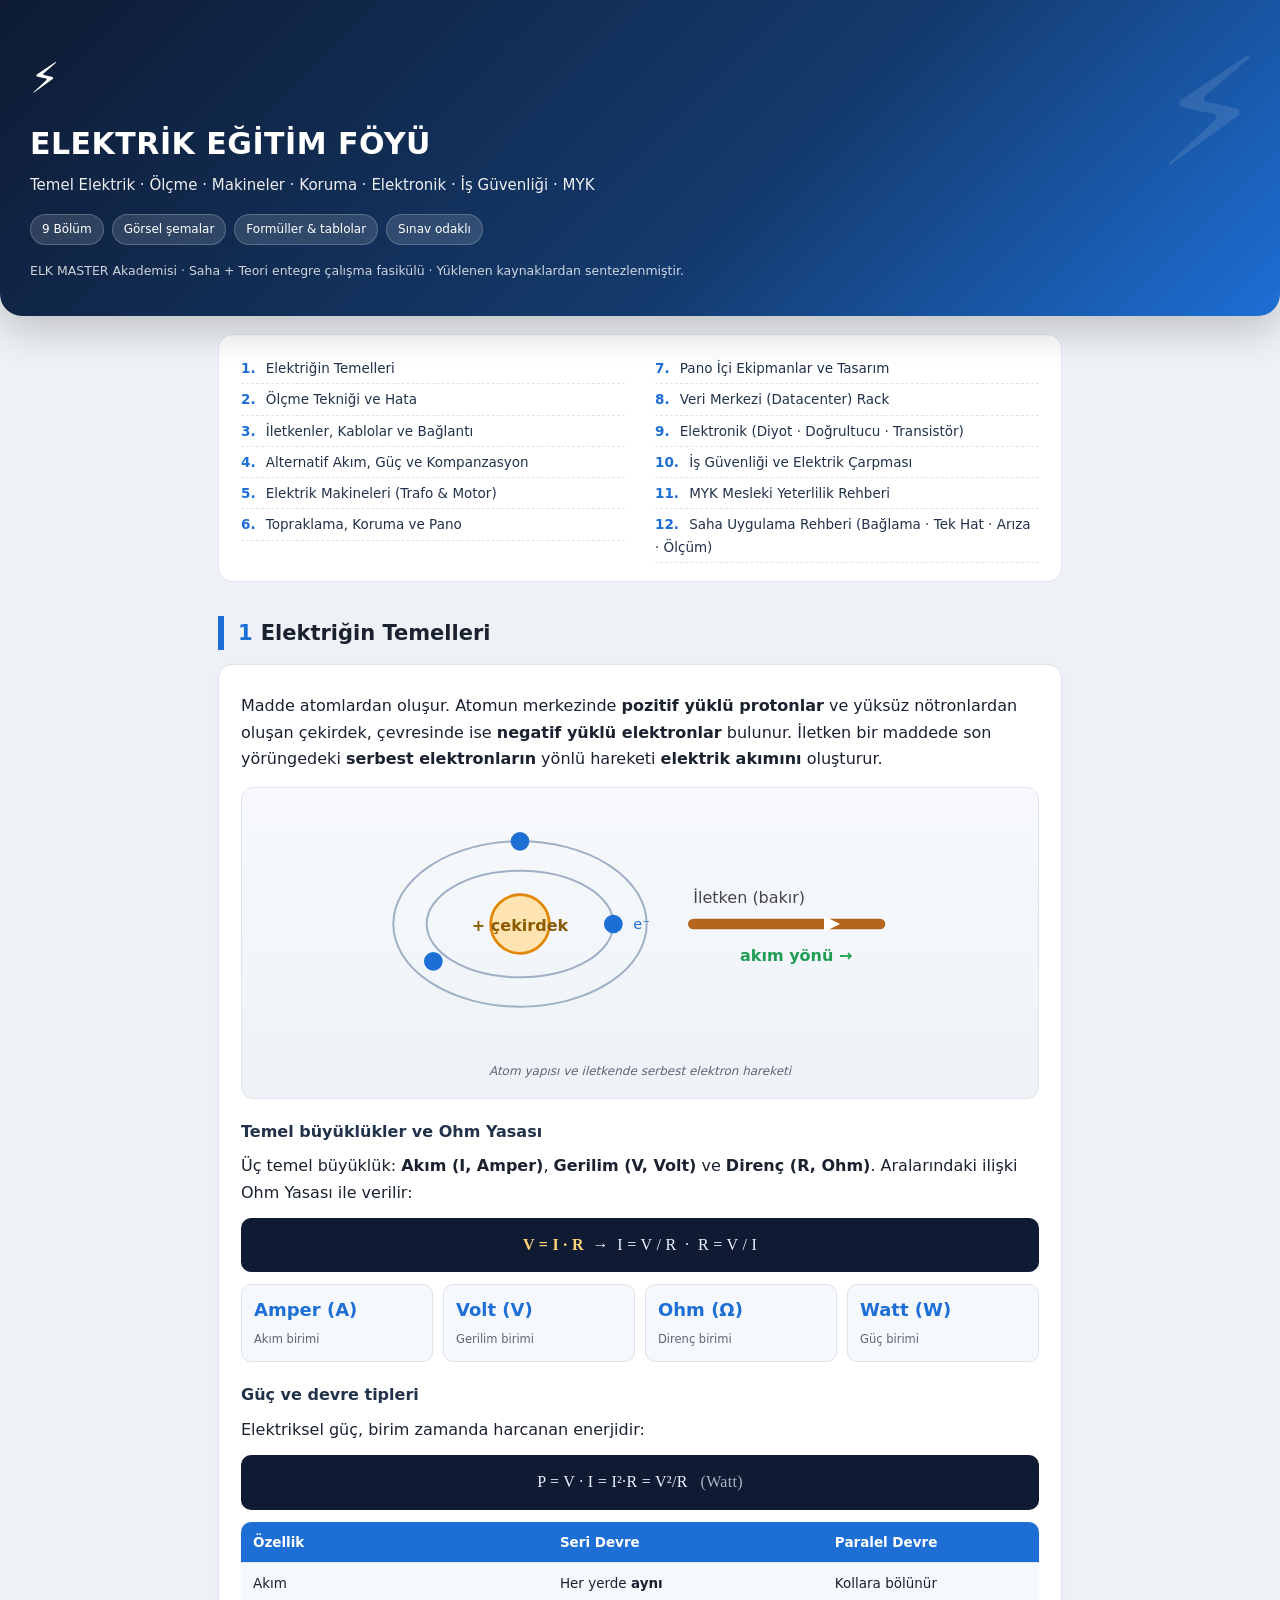
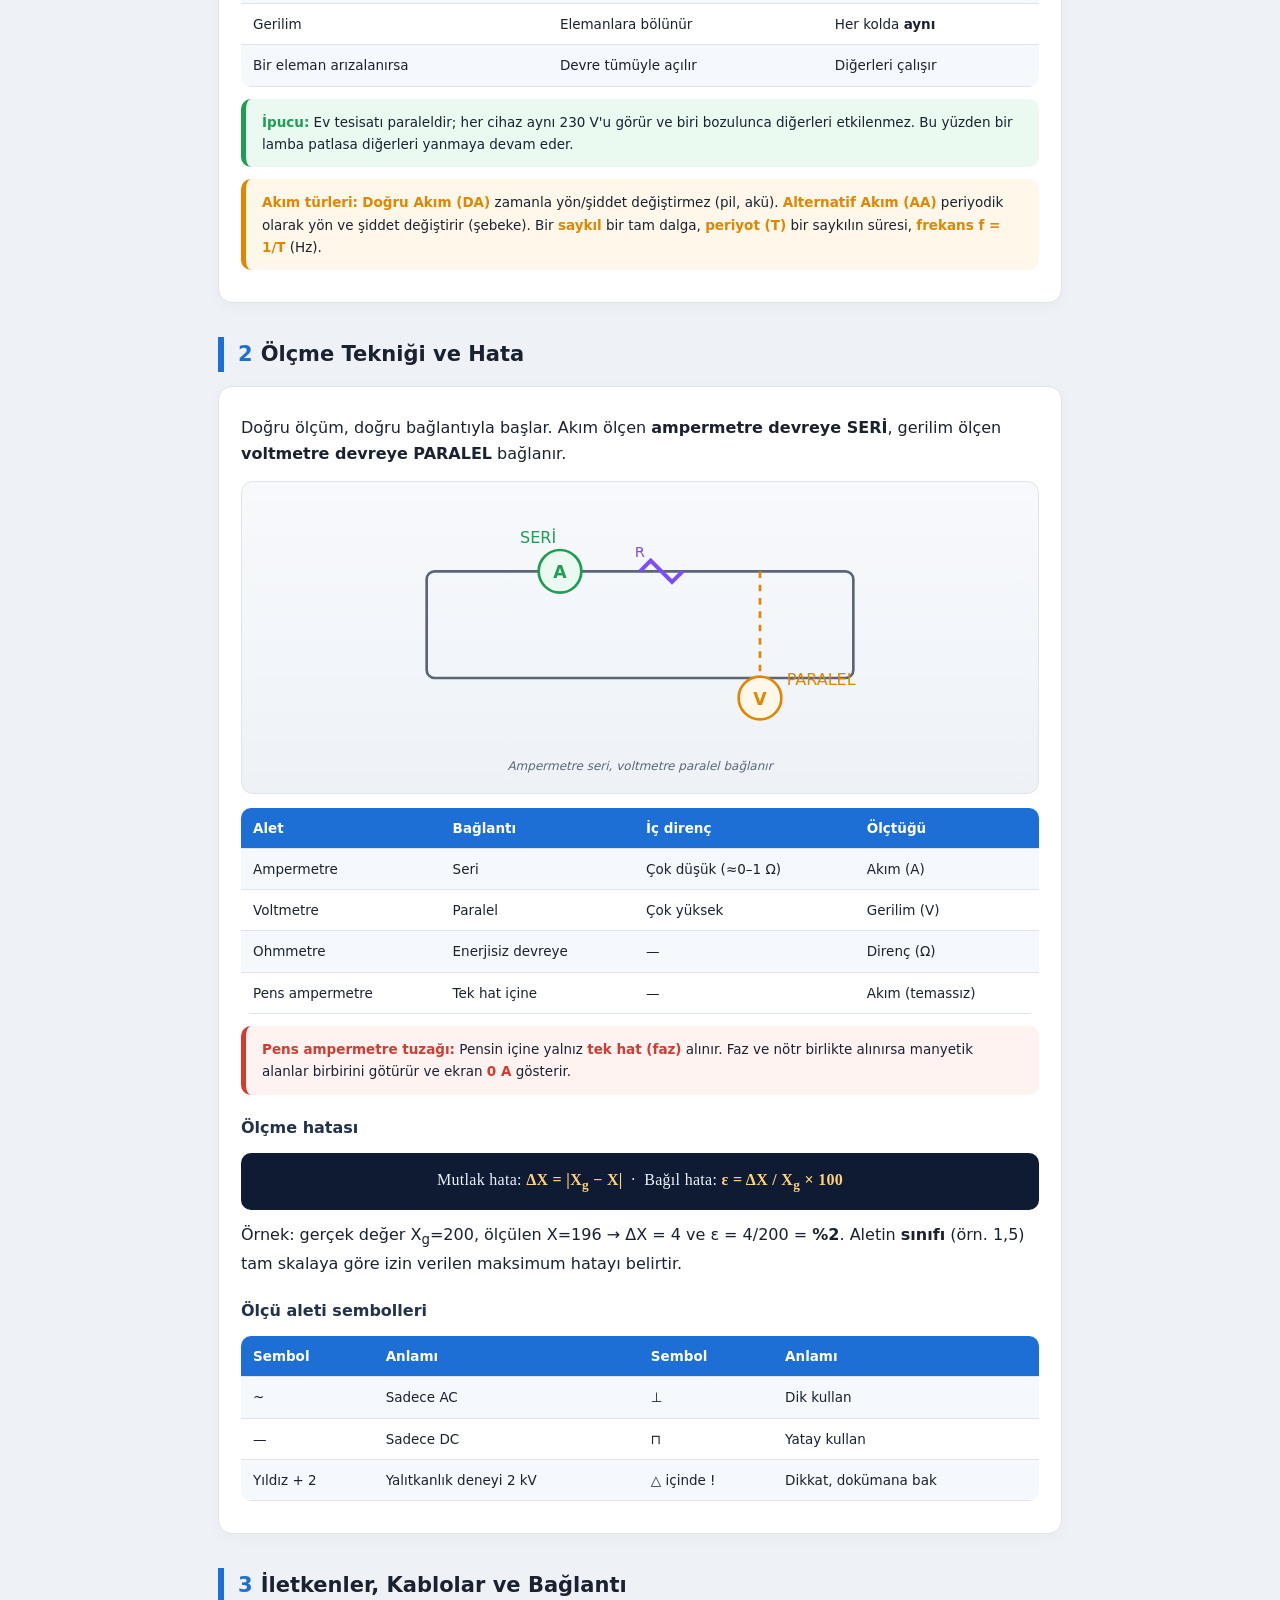
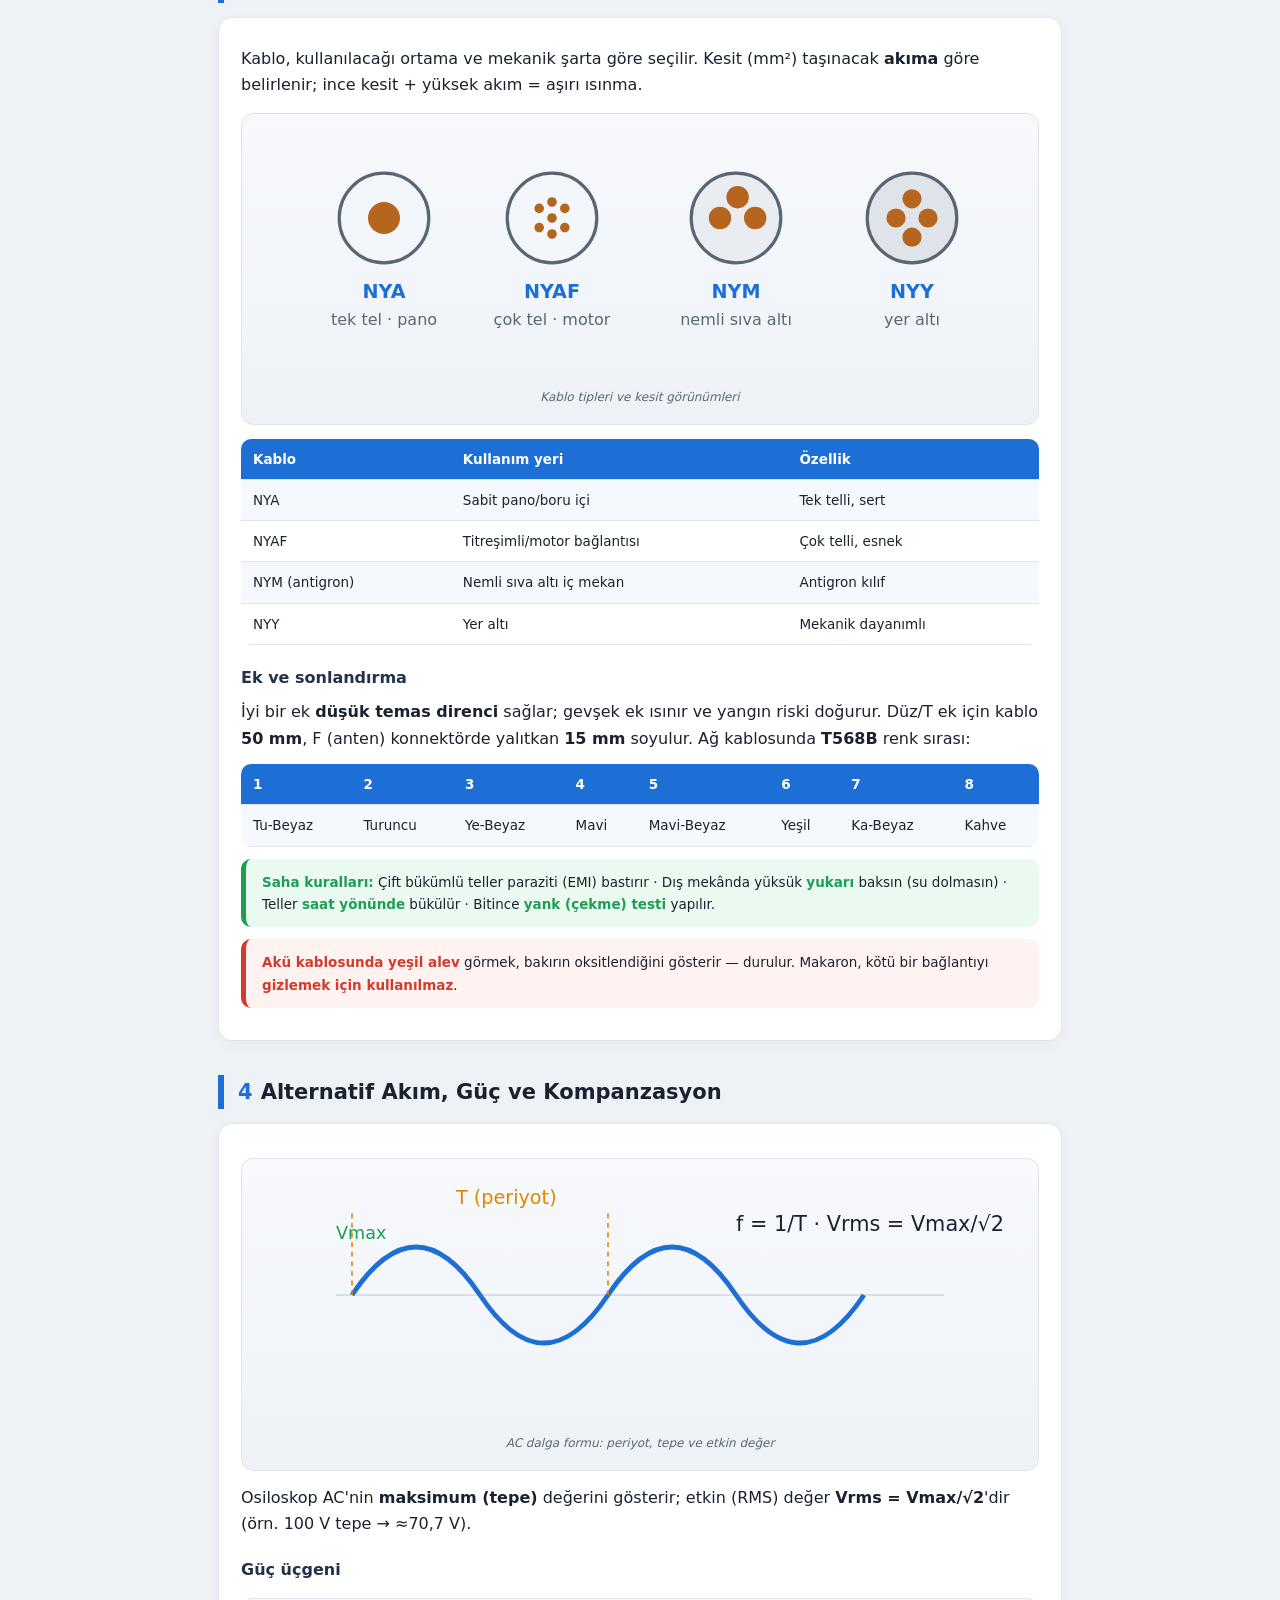
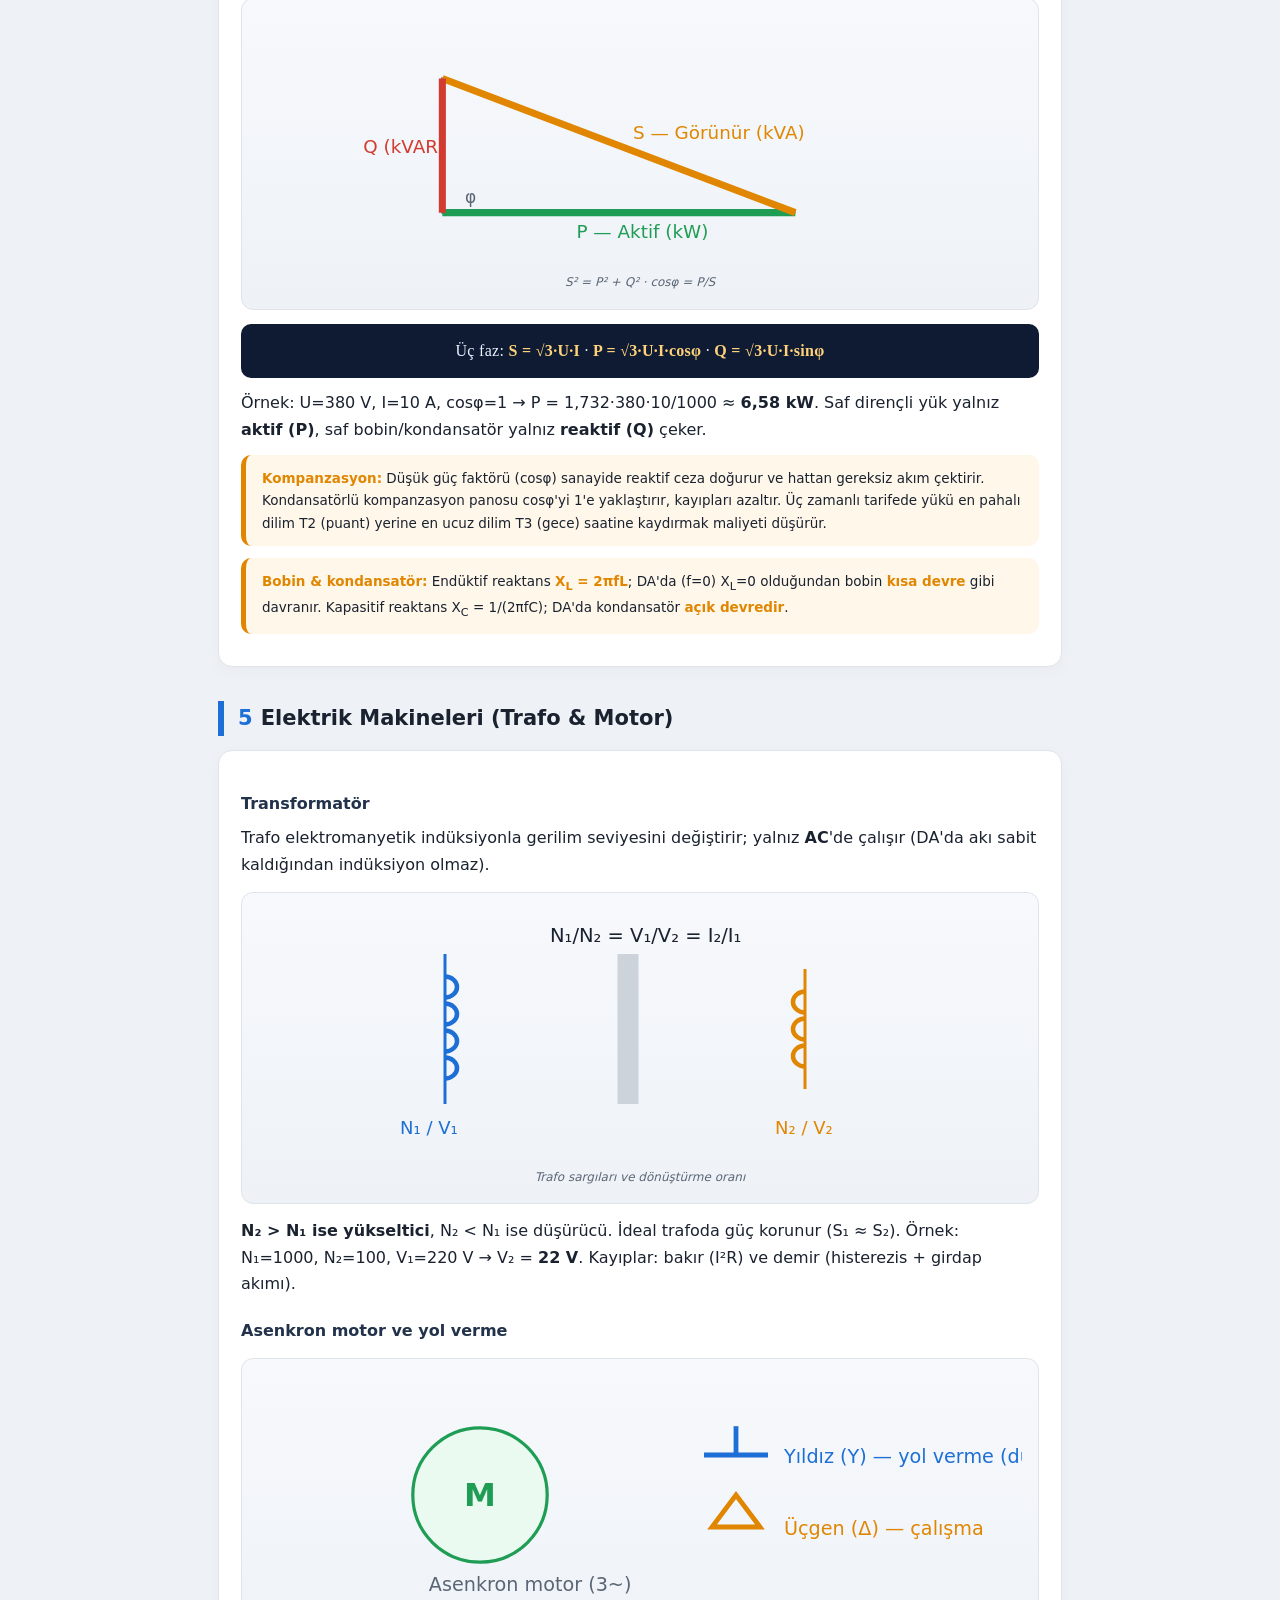
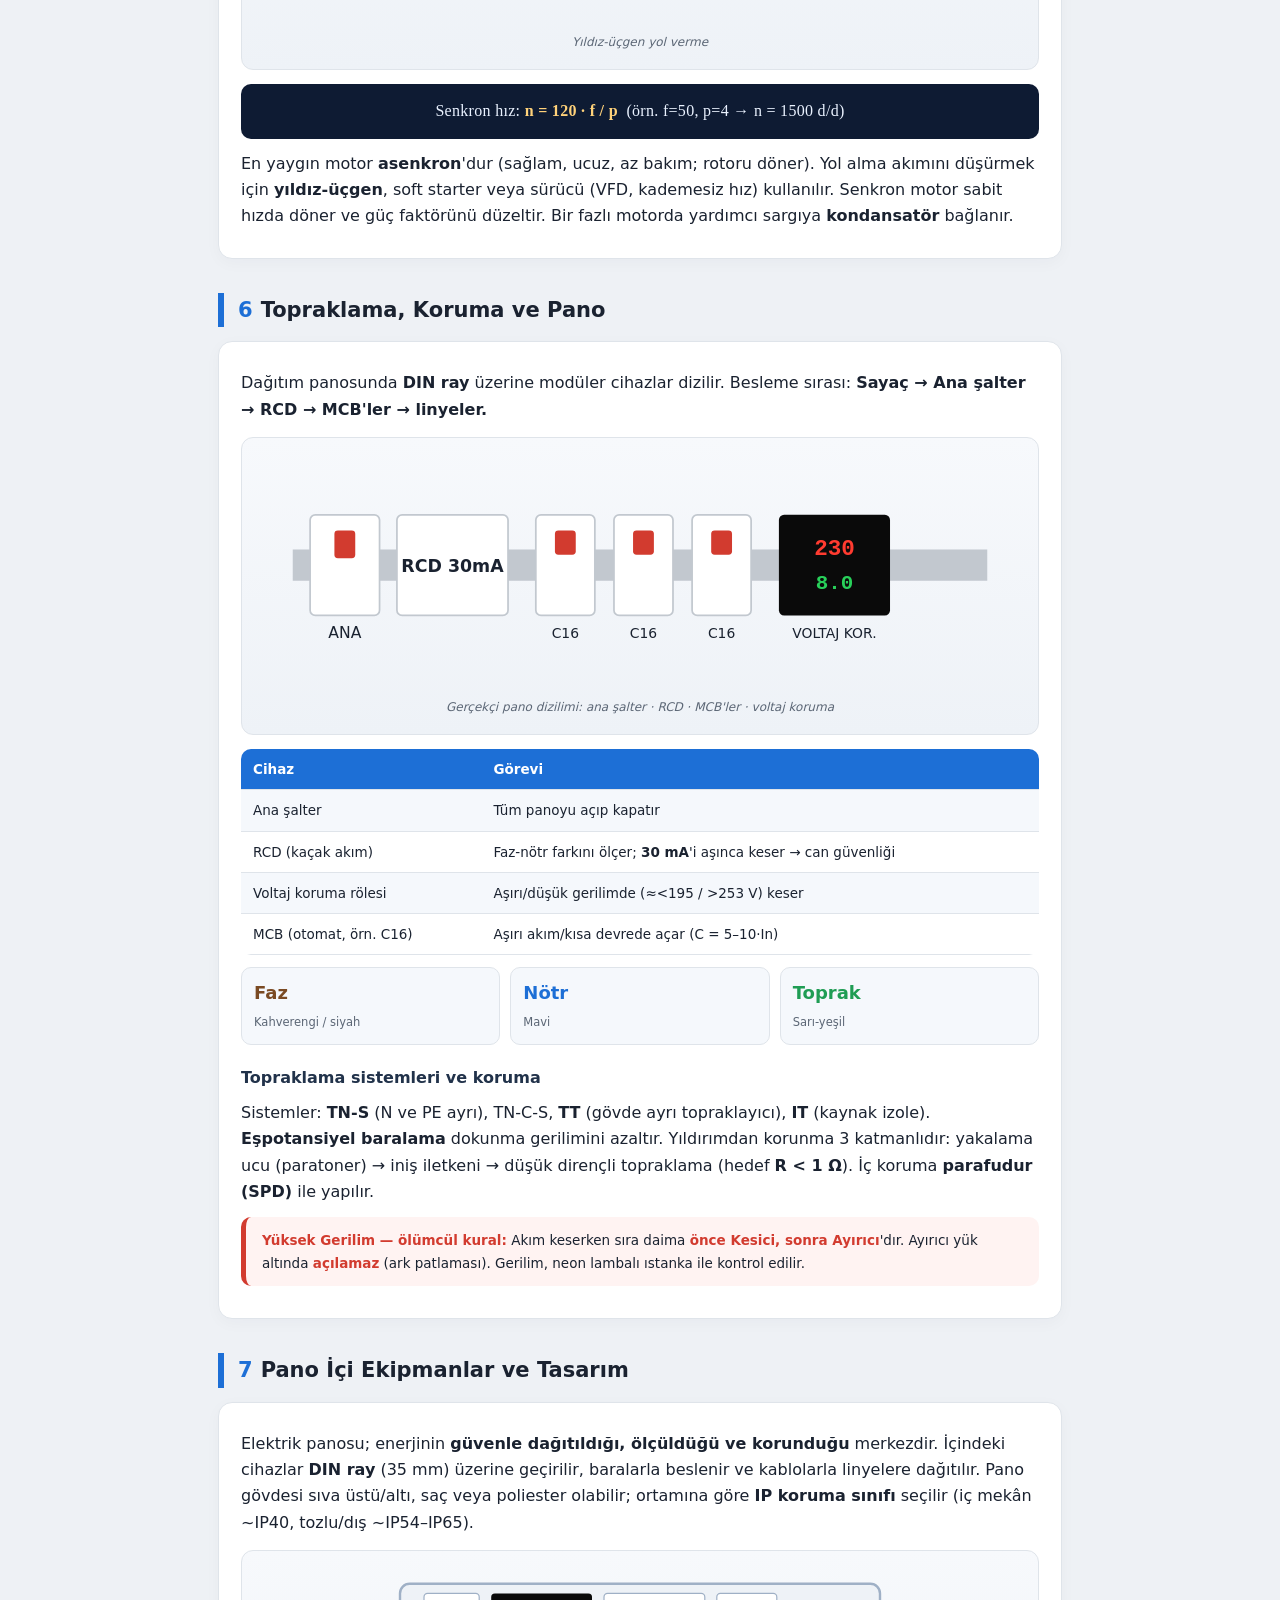
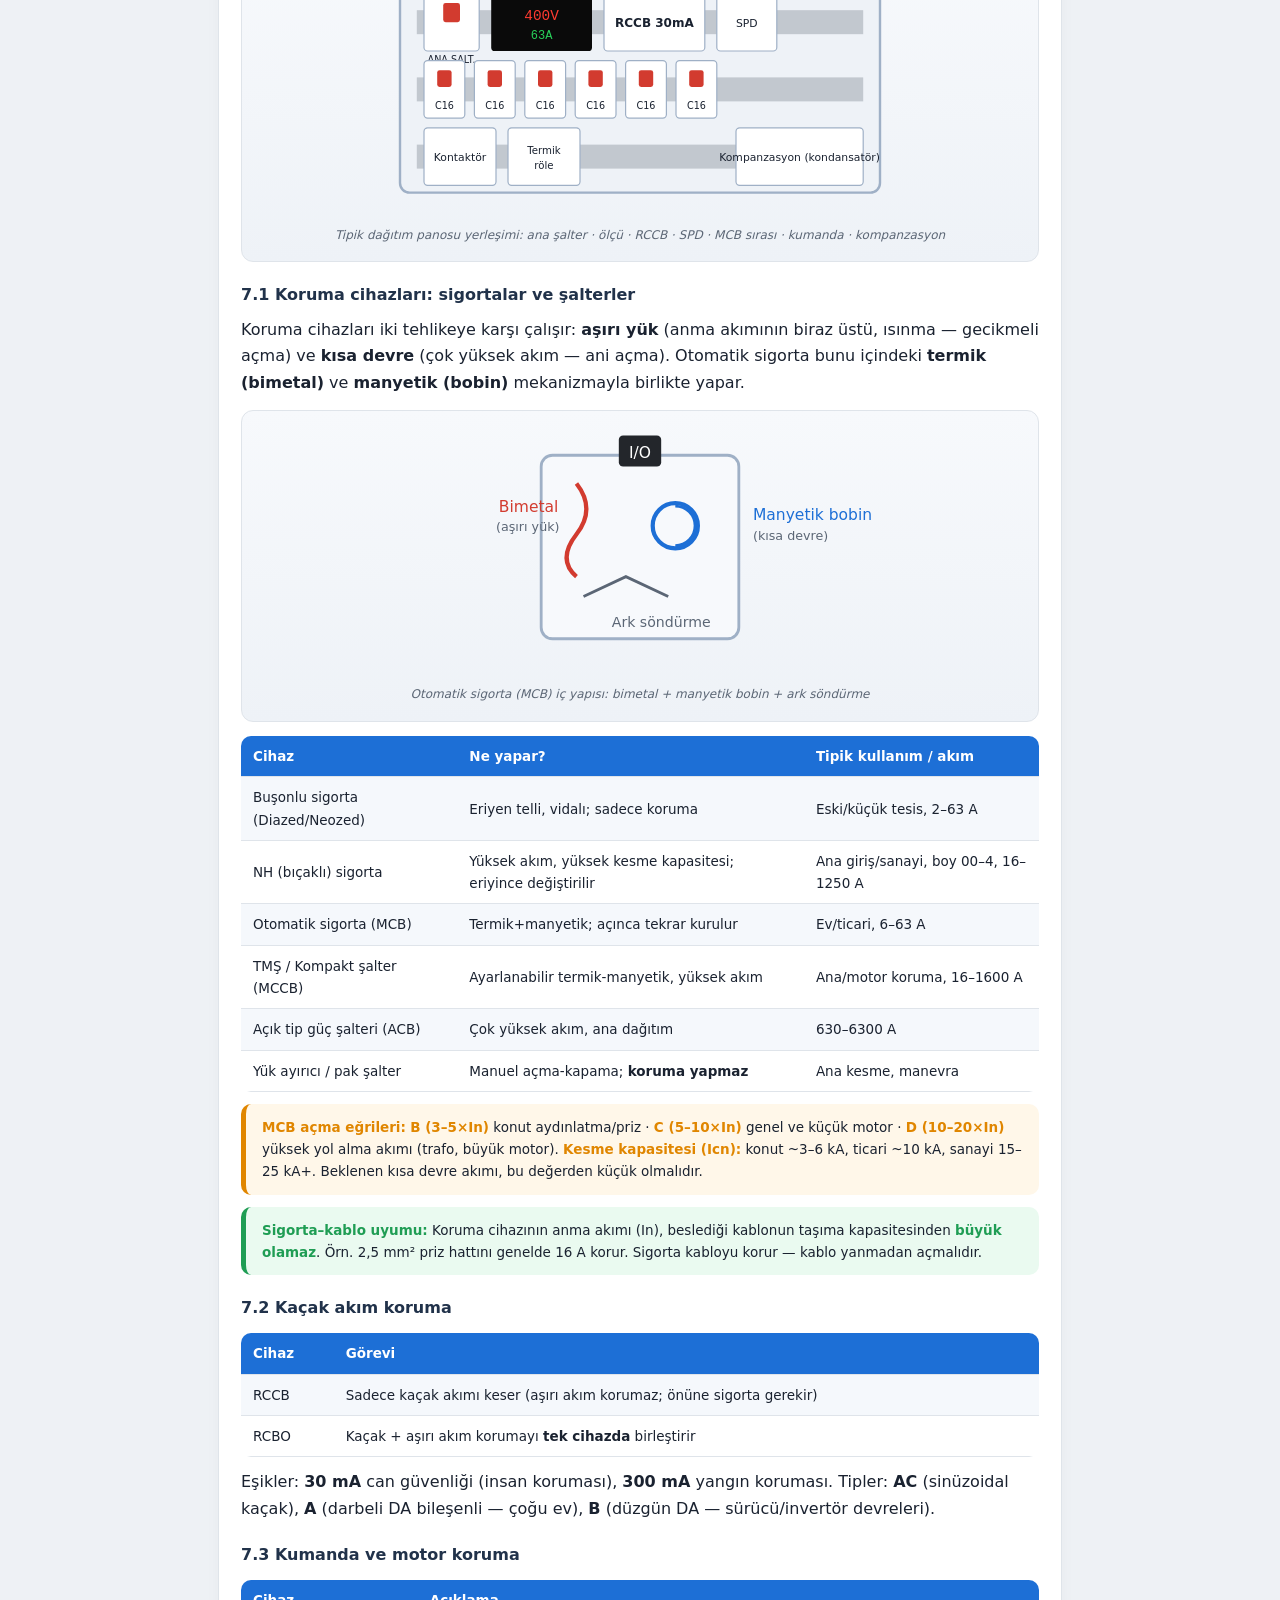
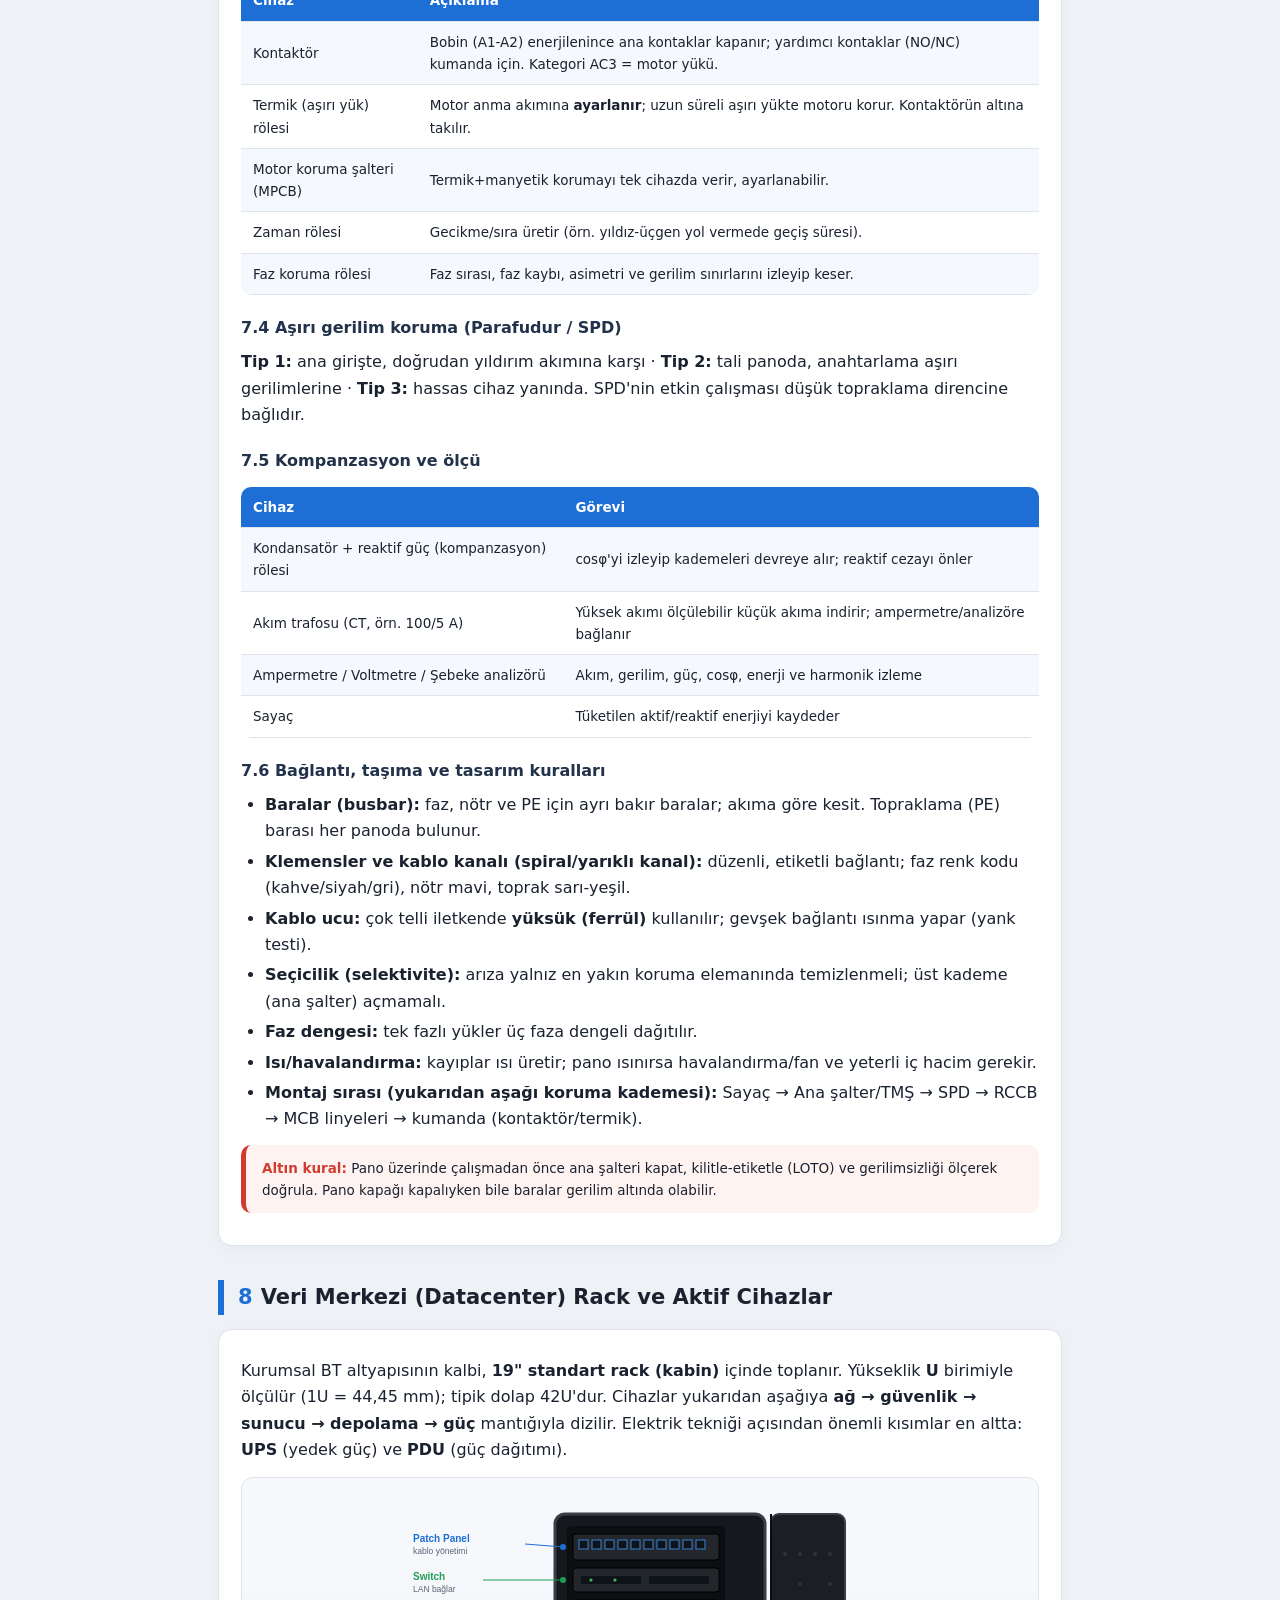
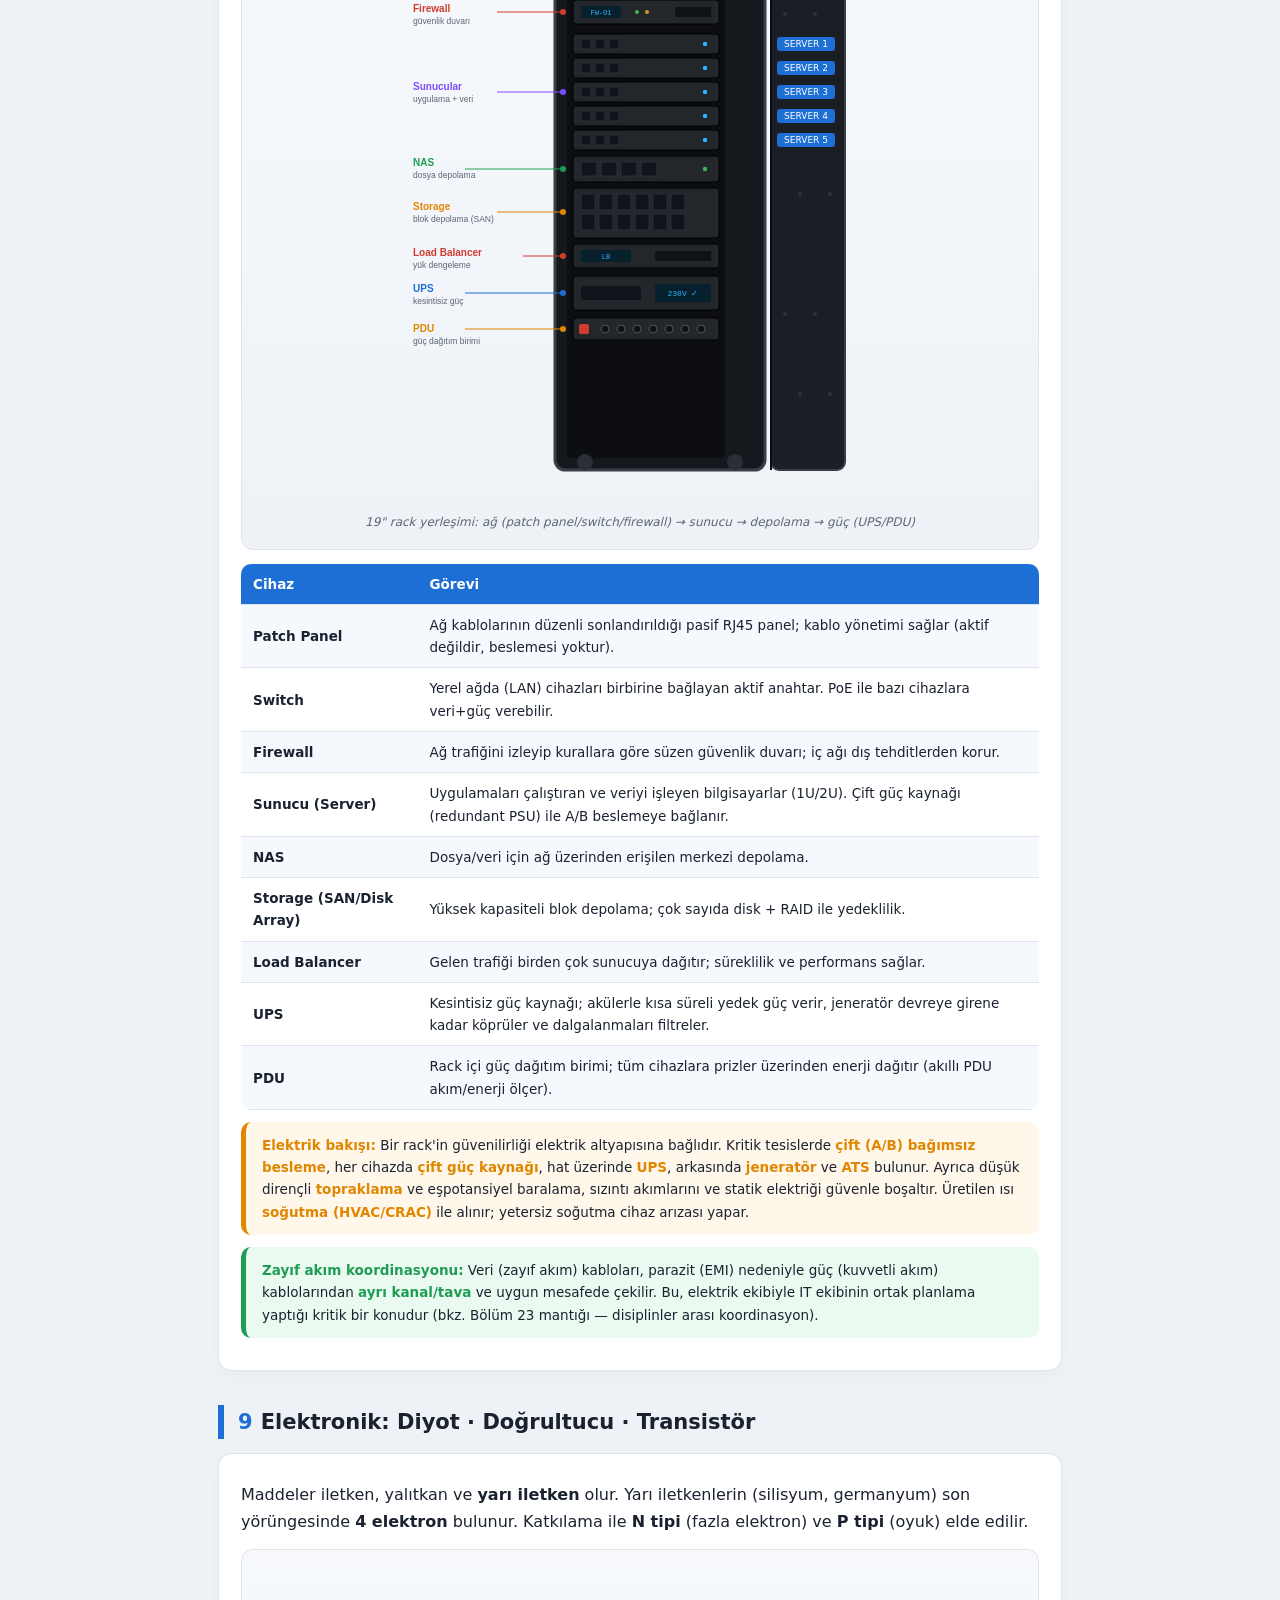
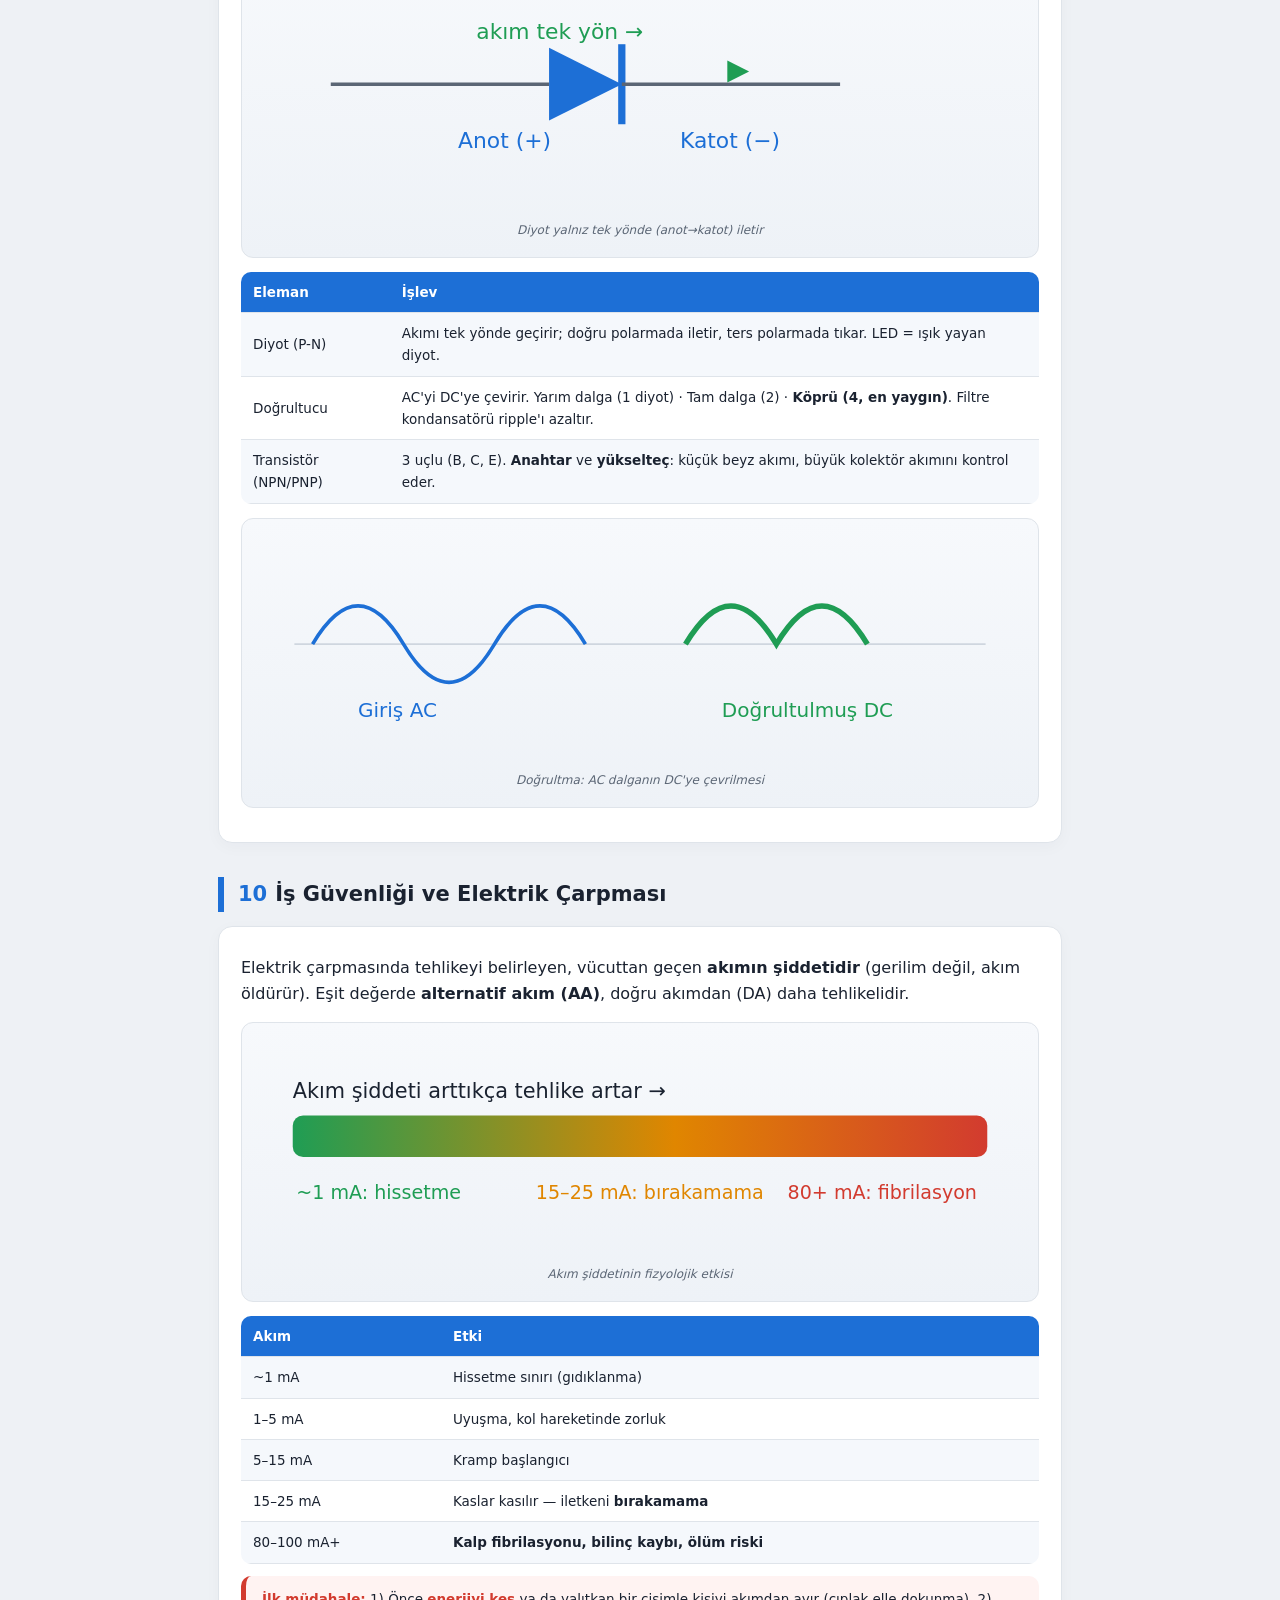
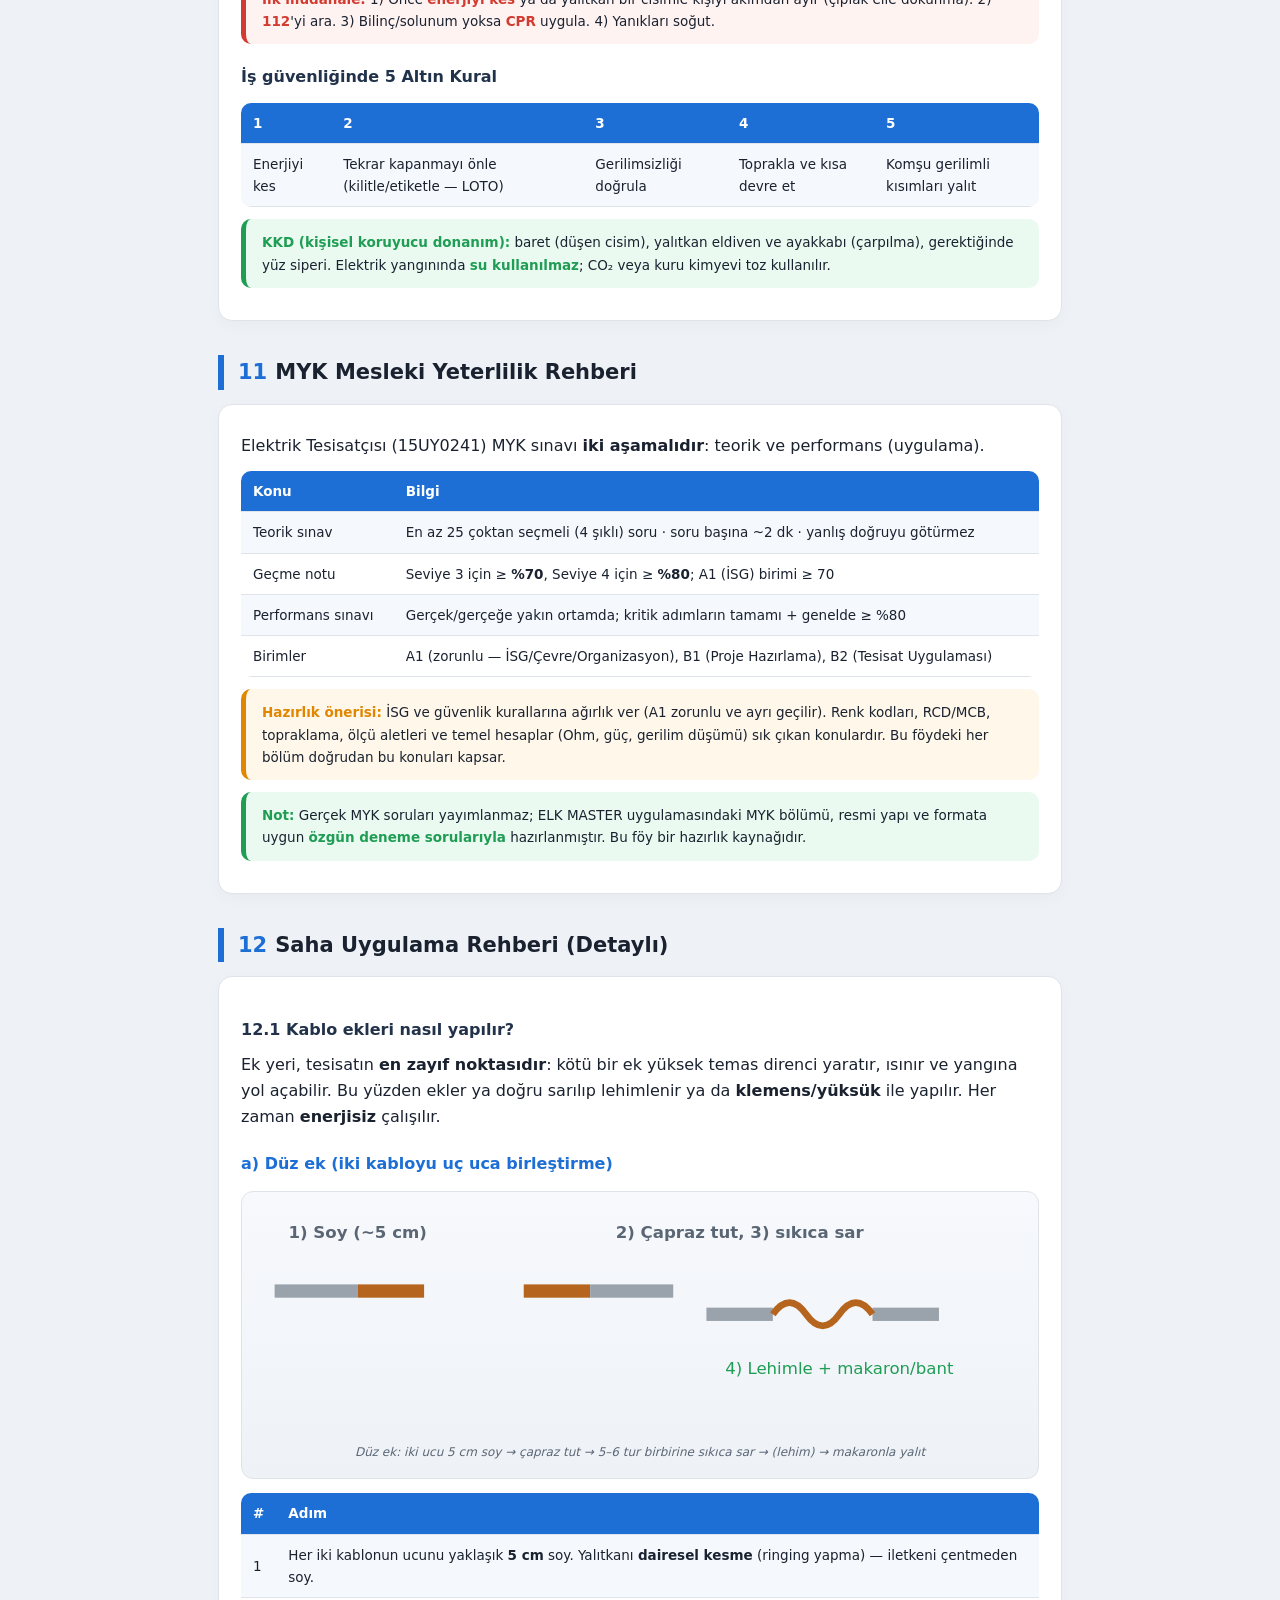
==== foy.html @ 25ae4b11 "Add files via upload" ====
<!DOCTYPE html>
<html lang="tr">
<head>
<meta charset="UTF-8">
<meta name="viewport" content="width=device-width, initial-scale=1.0">
<title>ELK MASTER — Elektrik Eğitim Föyü</title>
<style>
  :root{--ink:#1a2230;--soft:#5b6675;--line:#dfe4ea;--blue:#1d6fd6;--orange:#e08600;--green:#1f9d54;--red:#d23b2f;--purple:#7c4dff;--copper:#b5651d;--paper:#ffffff;--bg:#eef1f5}
  *{box-sizing:border-box}
  body{margin:0;background:var(--bg);color:var(--ink);font-family:"Segoe UI",system-ui,Arial,sans-serif;line-height:1.65;-webkit-font-smoothing:antialiased}
  .wrap{max-width:880px;margin:0 auto;padding:0 18px 60px}
  .cover{background:linear-gradient(135deg,#0e1b33,#143b6e 60%,#1d6fd6);color:#fff;border-radius:0 0 22px 22px;padding:44px 30px 34px;position:relative;overflow:hidden;box-shadow:0 14px 40px #0003}
  .cover::after{content:"⚡";position:absolute;right:18px;top:-10px;font-size:150px;opacity:.10}
  .cover .kic{font-size:42px}
  .cover h1{margin:6px 0 4px;font-size:30px;letter-spacing:.5px}
  .cover .sub{font-size:15px;opacity:.92}
  .cover .meta{margin-top:16px;font-size:12.5px;opacity:.8}
  .chipline{display:flex;gap:8px;flex-wrap:wrap;margin-top:16px}
  .chip{background:#ffffff22;border:1px solid #ffffff35;padding:5px 11px;border-radius:20px;font-size:12px}
  h2.sec{font-size:21px;margin:34px 0 4px;padding-left:14px;border-left:6px solid var(--blue);scroll-margin-top:14px}
  h2.sec .n{color:var(--blue);font-weight:800;margin-right:8px}
  h3{font-size:16px;margin:20px 0 6px;color:#21324a}
  p{margin:8px 0}
  .card{background:var(--paper);border:1px solid var(--line);border-radius:14px;padding:20px 22px;margin:14px 0;box-shadow:0 4px 16px #0b224708}
  .fig{background:linear-gradient(180deg,#f7f9fc,#eef2f7);border:1px solid var(--line);border-radius:12px;padding:16px;margin:14px 0;text-align:center}
  .fig svg{width:100%;height:auto;max-height:240px}
  .fig figcaption{font-size:12px;color:var(--soft);margin-top:10px;font-style:italic}
  table{width:100%;border-collapse:collapse;margin:12px 0;font-size:13.5px;overflow:hidden;border-radius:10px}
  th,td{padding:9px 12px;text-align:left;border-bottom:1px solid var(--line)}
  th{background:#1d6fd6;color:#fff;font-weight:700}
  tr:nth-child(even) td{background:#f5f8fc}
  .formula{background:#0e1b33;color:#eaf2ff;border-radius:10px;padding:14px 18px;margin:12px 0;font-size:16px;text-align:center;font-family:"Cambria Math",Georgia,serif;letter-spacing:.3px}
  .formula b{color:#ffd27a}
  .warn,.tip,.note{border-radius:10px;padding:12px 16px;margin:12px 0;font-size:13.5px;border-left:5px solid}
  .warn{background:#fff3f2;border-color:var(--red)}
  .tip{background:#eafaf0;border-color:var(--green)}
  .note{background:#fff7e9;border-color:var(--orange)}
  .warn b{color:var(--red)} .tip b{color:var(--green)} .note b{color:var(--orange)}
  ul{margin:8px 0 8px 4px;padding-left:20px}
  li{margin:4px 0}
  .toc{background:var(--paper);border:1px solid var(--line);border-radius:14px;padding:18px 22px;margin:18px 0;columns:2;column-gap:30px}
  .toc a{display:block;color:#21324a;text-decoration:none;font-size:13.5px;padding:4px 0;border-bottom:1px dashed var(--line);break-inside:avoid}
  .toc a:hover{color:var(--blue)}
  .toc a b{color:var(--blue);margin-right:6px}
  .kbox{display:grid;grid-template-columns:repeat(auto-fit,minmax(140px,1fr));gap:10px;margin:12px 0}
  .kbox .k{background:#f5f8fc;border:1px solid var(--line);border-radius:10px;padding:10px 12px}
  .kbox .k b{display:block;font-size:18px;color:var(--blue)}
  .kbox .k span{font-size:11.5px;color:var(--soft)}
  footer{text-align:center;color:var(--soft);font-size:12px;padding:24px}
  @media print{body{background:#fff}.cover{border-radius:0}.card,.fig{box-shadow:none;break-inside:avoid}.toc{columns:2}h2.sec{break-after:avoid}}
  @media(max-width:620px){.toc{columns:1}}
</style>
</head>
<body>
<div class="cover">
  <div class="kic">⚡</div>
  <h1>ELEKTRİK EĞİTİM FÖYÜ</h1>
  <div class="sub">Temel Elektrik · Ölçme · Makineler · Koruma · Elektronik · İş Güvenliği · MYK</div>
  <div class="chipline">
    <span class="chip">9 Bölüm</span><span class="chip">Görsel şemalar</span><span class="chip">Formüller & tablolar</span><span class="chip">Sınav odaklı</span>
  </div>
  <div class="meta">ELK MASTER Akademisi · Saha + Teori entegre çalışma fasikülü · Yüklenen kaynaklardan sentezlenmiştir.</div>
</div>
<div class="wrap">

<div class="toc">
  <a href="#s1"><b>1.</b> Elektriğin Temelleri</a>
  <a href="#s2"><b>2.</b> Ölçme Tekniği ve Hata</a>
  <a href="#s3"><b>3.</b> İletkenler, Kablolar ve Bağlantı</a>
  <a href="#s4"><b>4.</b> Alternatif Akım, Güç ve Kompanzasyon</a>
  <a href="#s5"><b>5.</b> Elektrik Makineleri (Trafo & Motor)</a>
  <a href="#s6"><b>6.</b> Topraklama, Koruma ve Pano</a>
  <a href="#s6b"><b>7.</b> Pano İçi Ekipmanlar ve Tasarım</a>
  <a href="#s7b"><b>8.</b> Veri Merkezi (Datacenter) Rack</a>
  <a href="#s7"><b>9.</b> Elektronik (Diyot · Doğrultucu · Transistör)</a>
  <a href="#s8"><b>10.</b> İş Güvenliği ve Elektrik Çarpması</a>
  <a href="#s9"><b>11.</b> MYK Mesleki Yeterlilik Rehberi</a>
  <a href="#s12"><b>12.</b> Saha Uygulama Rehberi (Bağlama · Tek Hat · Arıza · Ölçüm)</a>
</div>

<!-- ===== 1 ===== -->
<h2 class="sec" id="s1"><span class="n">1</span>Elektriğin Temelleri</h2>
<div class="card">
<p>Madde atomlardan oluşur. Atomun merkezinde <b>pozitif yüklü protonlar</b> ve yüksüz nötronlardan oluşan çekirdek, çevresinde ise <b>negatif yüklü elektronlar</b> bulunur. İletken bir maddede son yörüngedeki <b>serbest elektronların</b> yönlü hareketi <b>elektrik akımını</b> oluşturur.</p>

<div class="fig"><svg viewBox="0 0 420 180">
  <circle cx="120" cy="90" r="22" fill="#ffe3b0" stroke="#e08600" stroke-width="2"/>
  <text x="120" y="95" text-anchor="middle" font-size="12" fill="#8a5a00" font-weight="700">+ çekirdek</text>
  <ellipse cx="120" cy="90" rx="70" ry="40" fill="none" stroke="#9fb0c6" stroke-width="1.5"/>
  <ellipse cx="120" cy="90" rx="95" ry="62" fill="none" stroke="#9fb0c6" stroke-width="1.5"/>
  <circle cx="190" cy="90" r="7" fill="#1d6fd6"/><circle cx="120" cy="28" r="7" fill="#1d6fd6"/><circle cx="55" cy="118" r="7" fill="#1d6fd6"/>
  <text x="205" y="94" font-size="11" fill="#1d6fd6">e⁻</text>
  <line x1="250" y1="90" x2="390" y2="90" stroke="#b5651d" stroke-width="8" stroke-linecap="round"/>
  <polygon points="360,90 348,84 348,96" fill="#fff"/>
  <text x="250" y="74" font-size="12" fill="#444">İletken (bakır)</text>
  <text x="285" y="118" font-size="12" fill="#1f9d54" font-weight="700">akım yönü →</text>
</svg><figcaption>Atom yapısı ve iletkende serbest elektron hareketi</figcaption></div>

<h3>Temel büyüklükler ve Ohm Yasası</h3>
<p>Üç temel büyüklük: <b>Akım (I, Amper)</b>, <b>Gerilim (V, Volt)</b> ve <b>Direnç (R, Ohm)</b>. Aralarındaki ilişki Ohm Yasası ile verilir:</p>
<div class="formula"><b>V = I · R</b> &nbsp;→&nbsp; I = V / R &nbsp;·&nbsp; R = V / I</div>
<div class="kbox">
  <div class="k"><b>Amper (A)</b><span>Akım birimi</span></div>
  <div class="k"><b>Volt (V)</b><span>Gerilim birimi</span></div>
  <div class="k"><b>Ohm (Ω)</b><span>Direnç birimi</span></div>
  <div class="k"><b>Watt (W)</b><span>Güç birimi</span></div>
</div>

<h3>Güç ve devre tipleri</h3>
<p>Elektriksel güç, birim zamanda harcanan enerjidir:</p>
<div class="formula">P = V · I = I²·R = V²/R &nbsp; <span style="opacity:.7">(Watt)</span></div>
<table>
  <tr><th>Özellik</th><th>Seri Devre</th><th>Paralel Devre</th></tr>
  <tr><td>Akım</td><td>Her yerde <b>aynı</b></td><td>Kollara bölünür</td></tr>
  <tr><td>Gerilim</td><td>Elemanlara bölünür</td><td>Her kolda <b>aynı</b></td></tr>
  <tr><td>Bir eleman arızalanırsa</td><td>Devre tümüyle açılır</td><td>Diğerleri çalışır</td></tr>
</table>
<div class="tip"><b>İpucu:</b> Ev tesisatı paraleldir; her cihaz aynı 230 V'u görür ve biri bozulunca diğerleri etkilenmez. Bu yüzden bir lamba patlasa diğerleri yanmaya devam eder.</div>
<div class="note"><b>Akım türleri:</b> <b>Doğru Akım (DA)</b> zamanla yön/şiddet değiştirmez (pil, akü). <b>Alternatif Akım (AA)</b> periyodik olarak yön ve şiddet değiştirir (şebeke). Bir <b>saykıl</b> bir tam dalga, <b>periyot (T)</b> bir saykılın süresi, <b>frekans f = 1/T</b> (Hz).</div>
</div>
<!-- ===== 2 ===== -->
<h2 class="sec" id="s2"><span class="n">2</span>Ölçme Tekniği ve Hata</h2>
<div class="card">
<p>Doğru ölçüm, doğru bağlantıyla başlar. Akım ölçen <b>ampermetre devreye SERİ</b>, gerilim ölçen <b>voltmetre devreye PARALEL</b> bağlanır.</p>
<div class="fig"><svg viewBox="0 0 420 180">
  <rect x="50" y="55" width="320" height="80" rx="6" fill="none" stroke="#5b6675" stroke-width="2"/>
  <circle cx="150" cy="55" r="16" fill="#eafaf0" stroke="#1f9d54" stroke-width="2"/><text x="150" y="60" text-anchor="middle" font-size="13" fill="#1f9d54" font-weight="700">A</text>
  <text x="120" y="34" font-size="12" fill="#1f9d54">SERİ</text>
  <line x1="300" y1="55" x2="300" y2="135" stroke="#e08600" stroke-width="2" stroke-dasharray="5"/>
  <circle cx="300" cy="150" r="16" fill="#fff7e9" stroke="#e08600" stroke-width="2"/><text x="300" y="155" text-anchor="middle" font-size="13" fill="#e08600" font-weight="700">V</text>
  <text x="320" y="140" font-size="12" fill="#e08600">PARALEL</text>
  <polyline points="210,55 218,47 234,63 242,55" fill="none" stroke="#7c4dff" stroke-width="3"/><text x="206" y="44" font-size="11" fill="#7c4dff">R</text>
</svg><figcaption>Ampermetre seri, voltmetre paralel bağlanır</figcaption></div>

<table>
  <tr><th>Alet</th><th>Bağlantı</th><th>İç direnç</th><th>Ölçtüğü</th></tr>
  <tr><td>Ampermetre</td><td>Seri</td><td>Çok düşük (≈0–1 Ω)</td><td>Akım (A)</td></tr>
  <tr><td>Voltmetre</td><td>Paralel</td><td>Çok yüksek</td><td>Gerilim (V)</td></tr>
  <tr><td>Ohmmetre</td><td>Enerjisiz devreye</td><td>—</td><td>Direnç (Ω)</td></tr>
  <tr><td>Pens ampermetre</td><td>Tek hat içine</td><td>—</td><td>Akım (temassız)</td></tr>
</table>
<div class="warn"><b>Pens ampermetre tuzağı:</b> Pensin içine yalnız <b>tek hat (faz)</b> alınır. Faz ve nötr birlikte alınırsa manyetik alanlar birbirini götürür ve ekran <b>0 A</b> gösterir.</div>

<h3>Ölçme hatası</h3>
<div class="formula">Mutlak hata: <b>ΔX = |X<sub>g</sub> − X|</b> &nbsp;·&nbsp; Bağıl hata: <b>ε = ΔX / X<sub>g</sub> × 100</b></div>
<p>Örnek: gerçek değer X<sub>g</sub>=200, ölçülen X=196 → ΔX = 4 ve ε = 4/200 = <b>%2</b>. Aletin <b>sınıfı</b> (örn. 1,5) tam skalaya göre izin verilen maksimum hatayı belirtir.</p>

<h3>Ölçü aleti sembolleri</h3>
<table>
  <tr><th>Sembol</th><th>Anlamı</th><th>Sembol</th><th>Anlamı</th></tr>
  <tr><td>~</td><td>Sadece AC</td><td>⊥</td><td>Dik kullan</td></tr>
  <tr><td>—</td><td>Sadece DC</td><td>⊓</td><td>Yatay kullan</td></tr>
  <tr><td>Yıldız + 2</td><td>Yalıtkanlık deneyi 2 kV</td><td>△ içinde !</td><td>Dikkat, dokümana bak</td></tr>
</table>
</div>

<!-- ===== 3 ===== -->
<h2 class="sec" id="s3"><span class="n">3</span>İletkenler, Kablolar ve Bağlantı</h2>
<div class="card">
<p>Kablo, kullanılacağı ortama ve mekanik şarta göre seçilir. Kesit (mm²) taşınacak <b>akıma</b> göre belirlenir; ince kesit + yüksek akım = aşırı ısınma.</p>
<div class="fig"><svg viewBox="0 0 440 150">
  <circle cx="60" cy="55" r="28" fill="#f3f6fa" stroke="#5b6675" stroke-width="2"/><circle cx="60" cy="55" r="10" fill="#b5651d"/>
  <text x="60" y="105" text-anchor="middle" font-size="12" fill="#1d6fd6" font-weight="700">NYA</text><text x="60" y="122" text-anchor="middle" font-size="10" fill="#5b6675">tek tel · pano</text>
  <circle cx="165" cy="55" r="28" fill="#f3f6fa" stroke="#5b6675" stroke-width="2"/>
  <circle cx="165" cy="55" r="3" fill="#b5651d"/><circle cx="157" cy="49" r="3" fill="#b5651d"/><circle cx="173" cy="49" r="3" fill="#b5651d"/><circle cx="157" cy="61" r="3" fill="#b5651d"/><circle cx="173" cy="61" r="3" fill="#b5651d"/><circle cx="165" cy="45" r="3" fill="#b5651d"/><circle cx="165" cy="65" r="3" fill="#b5651d"/>
  <text x="165" y="105" text-anchor="middle" font-size="12" fill="#1d6fd6" font-weight="700">NYAF</text><text x="165" y="122" text-anchor="middle" font-size="10" fill="#5b6675">çok tel · motor</text>
  <circle cx="280" cy="55" r="28" fill="#e9edf2" stroke="#5b6675" stroke-width="2"/><circle cx="270" cy="55" r="7" fill="#b5651d"/><circle cx="292" cy="55" r="7" fill="#b5651d"/><circle cx="281" cy="42" r="7" fill="#b5651d"/>
  <text x="280" y="105" text-anchor="middle" font-size="12" fill="#1d6fd6" font-weight="700">NYM</text><text x="280" y="122" text-anchor="middle" font-size="10" fill="#5b6675">nemli sıva altı</text>
  <circle cx="390" cy="55" r="28" fill="#dfe4ea" stroke="#5b6675" stroke-width="2"/><circle cx="380" cy="55" r="6" fill="#b5651d"/><circle cx="400" cy="55" r="6" fill="#b5651d"/><circle cx="390" cy="43" r="6" fill="#b5651d"/><circle cx="390" cy="67" r="6" fill="#b5651d"/>
  <text x="390" y="105" text-anchor="middle" font-size="12" fill="#1d6fd6" font-weight="700">NYY</text><text x="390" y="122" text-anchor="middle" font-size="10" fill="#5b6675">yer altı</text>
</svg><figcaption>Kablo tipleri ve kesit görünümleri</figcaption></div>

<table>
  <tr><th>Kablo</th><th>Kullanım yeri</th><th>Özellik</th></tr>
  <tr><td>NYA</td><td>Sabit pano/boru içi</td><td>Tek telli, sert</td></tr>
  <tr><td>NYAF</td><td>Titreşimli/motor bağlantısı</td><td>Çok telli, esnek</td></tr>
  <tr><td>NYM (antigron)</td><td>Nemli sıva altı iç mekan</td><td>Antigron kılıf</td></tr>
  <tr><td>NYY</td><td>Yer altı</td><td>Mekanik dayanımlı</td></tr>
</table>

<h3>Ek ve sonlandırma</h3>
<p>İyi bir ek <b>düşük temas direnci</b> sağlar; gevşek ek ısınır ve yangın riski doğurur. Düz/T ek için kablo <b>50 mm</b>, F (anten) konnektörde yalıtkan <b>15 mm</b> soyulur. Ağ kablosunda <b>T568B</b> renk sırası:</p>
<table>
  <tr><th>1</th><th>2</th><th>3</th><th>4</th><th>5</th><th>6</th><th>7</th><th>8</th></tr>
  <tr><td>Tu-Beyaz</td><td>Turuncu</td><td>Ye-Beyaz</td><td>Mavi</td><td>Mavi-Beyaz</td><td>Yeşil</td><td>Ka-Beyaz</td><td>Kahve</td></tr>
</table>
<div class="tip"><b>Saha kuralları:</b> Çift bükümlü teller paraziti (EMI) bastırır · Dış mekânda yüksük <b>yukarı</b> baksın (su dolmasın) · Teller <b>saat yönünde</b> bükülür · Bitince <b>yank (çekme) testi</b> yapılır.</div>
<div class="warn"><b>Akü kablosunda yeşil alev</b> görmek, bakırın oksitlendiğini gösterir — durulur. Makaron, kötü bir bağlantıyı <b>gizlemek için kullanılmaz</b>.</div>
</div>

<!-- ===== 4 ===== -->
<h2 class="sec" id="s4"><span class="n">4</span>Alternatif Akım, Güç ve Kompanzasyon</h2>
<div class="card">
<div class="fig"><svg viewBox="0 0 420 150">
  <line x1="20" y1="75" x2="400" y2="75" stroke="#cfd6df"/>
  <path d="M30,75 Q70,15 110,75 T190,75 T270,75 T350,75" fill="none" stroke="#1d6fd6" stroke-width="3"/>
  <line x1="30" y1="75" x2="30" y2="22" stroke="#e08600" stroke-dasharray="3"/><line x1="190" y1="75" x2="190" y2="22" stroke="#e08600" stroke-dasharray="3"/>
  <text x="95" y="18" font-size="12" fill="#e08600">T (periyot)</text><text x="20" y="40" font-size="11" fill="#1f9d54">Vmax</text>
  <text x="270" y="35" font-size="13" fill="#1a2230">f = 1/T · Vrms = Vmax/√2</text>
</svg><figcaption>AC dalga formu: periyot, tepe ve etkin değer</figcaption></div>
<p>Osiloskop AC'nin <b>maksimum (tepe)</b> değerini gösterir; etkin (RMS) değer <b>Vrms = Vmax/√2</b>'dir (örn. 100 V tepe → ≈70,7 V).</p>

<h3>Güç üçgeni</h3>
<div class="fig"><svg viewBox="0 0 420 170">
  <polygon points="70,140 320,140 70,45" fill="none" stroke="#5b6675" stroke-width="1.5"/>
  <line x1="70" y1="140" x2="320" y2="140" stroke="#1f9d54" stroke-width="5"/><text x="165" y="158" font-size="13" fill="#1f9d54">P — Aktif (kW)</text>
  <line x1="320" y1="140" x2="70" y2="45" stroke="#e08600" stroke-width="5"/><text x="205" y="88" font-size="13" fill="#e08600">S — Görünür (kVA)</text>
  <line x1="70" y1="140" x2="70" y2="45" stroke="#d23b2f" stroke-width="5"/><text x="14" y="98" font-size="13" fill="#d23b2f">Q (kVAR)</text>
  <text x="86" y="133" font-size="12" fill="#5b6675">φ</text>
</svg><figcaption>S² = P² + Q² · cosφ = P/S</figcaption></div>
<div class="formula">Üç faz: <b>S = √3·U·I</b> · <b>P = √3·U·I·cosφ</b> · <b>Q = √3·U·I·sinφ</b></div>
<p>Örnek: U=380 V, I=10 A, cosφ=1 → P = 1,732·380·10/1000 ≈ <b>6,58 kW</b>. Saf dirençli yük yalnız <b>aktif (P)</b>, saf bobin/kondansatör yalnız <b>reaktif (Q)</b> çeker.</p>
<div class="note"><b>Kompanzasyon:</b> Düşük güç faktörü (cosφ) sanayide reaktif ceza doğurur ve hattan gereksiz akım çektirir. Kondansatörlü kompanzasyon panosu cosφ'yi 1'e yaklaştırır, kayıpları azaltır. Üç zamanlı tarifede yükü en pahalı dilim T2 (puant) yerine en ucuz dilim T3 (gece) saatine kaydırmak maliyeti düşürür.</div>
<div class="note"><b>Bobin & kondansatör:</b> Endüktif reaktans <b>X<sub>L</sub> = 2πfL</b>; DA'da (f=0) X<sub>L</sub>=0 olduğundan bobin <b>kısa devre</b> gibi davranır. Kapasitif reaktans X<sub>C</sub> = 1/(2πfC); DA'da kondansatör <b>açık devredir</b>.</div>
</div>
<!-- ===== 5 ===== -->
<h2 class="sec" id="s5"><span class="n">5</span>Elektrik Makineleri (Trafo & Motor)</h2>
<div class="card">
<h3>Transformatör</h3>
<p>Trafo elektromanyetik indüksiyonla gerilim seviyesini değiştirir; yalnız <b>AC</b>'de çalışır (DA'da akı sabit kaldığından indüksiyon olmaz).</p>
<div class="fig"><svg viewBox="0 0 420 160">
  <rect x="195" y="30" width="14" height="100" fill="#cdd3da"/>
  <line x1="80" y1="30" x2="80" y2="130" stroke="#1d6fd6" stroke-width="2"/>
  <path d="M80,45 a8,7 0 0 1 0,14 M80,63 a8,7 0 0 1 0,14 M80,81 a8,7 0 0 1 0,14 M80,99 a8,7 0 0 1 0,14" fill="none" stroke="#1d6fd6" stroke-width="3"/>
  <line x1="320" y1="40" x2="320" y2="120" stroke="#e08600" stroke-width="2"/>
  <path d="M320,55 a8,7 0 0 0 0,14 M320,73 a8,7 0 0 0 0,14 M320,91 a8,7 0 0 0 0,14" fill="none" stroke="#e08600" stroke-width="3"/>
  <text x="50" y="150" font-size="12" fill="#1d6fd6">N₁ / V₁</text><text x="300" y="150" font-size="12" fill="#e08600">N₂ / V₂</text>
  <text x="150" y="22" font-size="13" fill="#1a2230">N₁/N₂ = V₁/V₂ = I₂/I₁</text>
</svg><figcaption>Trafo sargıları ve dönüştürme oranı</figcaption></div>
<p><b>N₂ &gt; N₁ ise yükseltici</b>, N₂ &lt; N₁ ise düşürücü. İdeal trafoda güç korunur (S₁ ≈ S₂). Örnek: N₁=1000, N₂=100, V₁=220 V → V₂ = <b>22 V</b>. Kayıplar: bakır (I²R) ve demir (histerezis + girdap akımı).</p>

<h3>Asenkron motor ve yol verme</h3>
<div class="fig"><svg viewBox="0 0 420 150">
  <circle cx="110" cy="75" r="42" fill="#eafaf0" stroke="#1f9d54" stroke-width="2"/><text x="110" y="82" text-anchor="middle" font-size="20" fill="#1f9d54" font-weight="800">M</text>
  <text x="78" y="135" font-size="12" fill="#5b6675">Asenkron motor (3~)</text>
  <line x1="250" y1="50" x2="290" y2="50" stroke="#1d6fd6" stroke-width="3"/><line x1="270" y1="50" x2="270" y2="32" stroke="#1d6fd6" stroke-width="3"/>
  <text x="300" y="55" font-size="12" fill="#1d6fd6">Yıldız (Y) — yol verme (düşük akım)</text>
  <polygon points="255,95 285,95 270,75" fill="none" stroke="#e08600" stroke-width="3"/>
  <text x="300" y="100" font-size="12" fill="#e08600">Üçgen (Δ) — çalışma</text>
</svg><figcaption>Yıldız-üçgen yol verme</figcaption></div>
<div class="formula">Senkron hız: <b>n = 120 · f / p</b> &nbsp;(örn. f=50, p=4 → n = 1500 d/d)</div>
<p>En yaygın motor <b>asenkron</b>'dur (sağlam, ucuz, az bakım; rotoru döner). Yol alma akımını düşürmek için <b>yıldız-üçgen</b>, soft starter veya sürücü (VFD, kademesiz hız) kullanılır. Senkron motor sabit hızda döner ve güç faktörünü düzeltir. Bir fazlı motorda yardımcı sargıya <b>kondansatör</b> bağlanır.</p>
</div>

<!-- ===== 6 ===== -->
<h2 class="sec" id="s6"><span class="n">6</span>Topraklama, Koruma ve Pano</h2>
<div class="card">
<p>Dağıtım panosunda <b>DIN ray</b> üzerine modüler cihazlar dizilir. Besleme sırası: <b>Sayaç → Ana şalter → RCD → MCB'ler → linyeler.</b></p>
<div class="fig"><svg viewBox="0 0 440 130">
  <rect x="20" y="55" width="400" height="18" fill="#c2c8cf"/>
  <rect x="30" y="35" width="40" height="58" rx="3" fill="#fff" stroke="#c2c8cf"/><rect x="44" y="44" width="12" height="16" rx="2" fill="#d23b2f"/><text x="50" y="106" text-anchor="middle" font-size="9" fill="#1a2230">ANA</text>
  <rect x="80" y="35" width="64" height="58" rx="3" fill="#fff" stroke="#c2c8cf"/><text x="112" y="68" text-anchor="middle" font-size="10" fill="#1a2230" font-weight="700">RCD 30mA</text>
  <g>
  <rect x="160" y="35" width="34" height="58" rx="3" fill="#fff" stroke="#c2c8cf"/><rect x="171" y="44" width="12" height="14" rx="2" fill="#d23b2f"/><text x="177" y="106" text-anchor="middle" font-size="8" fill="#1a2230">C16</text>
  <rect x="205" y="35" width="34" height="58" rx="3" fill="#fff" stroke="#c2c8cf"/><rect x="216" y="44" width="12" height="14" rx="2" fill="#d23b2f"/><text x="222" y="106" text-anchor="middle" font-size="8" fill="#1a2230">C16</text>
  <rect x="250" y="35" width="34" height="58" rx="3" fill="#fff" stroke="#c2c8cf"/><rect x="261" y="44" width="12" height="14" rx="2" fill="#d23b2f"/><text x="267" y="106" text-anchor="middle" font-size="8" fill="#1a2230">C16</text>
  </g>
  <rect x="300" y="35" width="64" height="58" rx="3" fill="#0a0a0a"/><text x="332" y="58" text-anchor="middle" font-size="13" fill="#ff3b30" font-family="monospace" font-weight="800">230</text><text x="332" y="78" text-anchor="middle" font-size="12" fill="#28d05a" font-family="monospace" font-weight="800">8.0</text><text x="332" y="106" text-anchor="middle" font-size="8" fill="#1a2230">VOLTAJ KOR.</text>
</svg><figcaption>Gerçekçi pano dizilimi: ana şalter · RCD · MCB'ler · voltaj koruma</figcaption></div>
<table>
  <tr><th>Cihaz</th><th>Görevi</th></tr>
  <tr><td>Ana şalter</td><td>Tüm panoyu açıp kapatır</td></tr>
  <tr><td>RCD (kaçak akım)</td><td>Faz-nötr farkını ölçer; <b>30 mA</b>'i aşınca keser → can güvenliği</td></tr>
  <tr><td>Voltaj koruma rölesi</td><td>Aşırı/düşük gerilimde (≈&lt;195 / &gt;253 V) keser</td></tr>
  <tr><td>MCB (otomat, örn. C16)</td><td>Aşırı akım/kısa devrede açar (C = 5–10·In)</td></tr>
</table>
<div class="kbox">
  <div class="k"><b style="color:#7a4a23">Faz</b><span>Kahverengi / siyah</span></div>
  <div class="k"><b style="color:#1d6fd6">Nötr</b><span>Mavi</span></div>
  <div class="k"><b style="color:#1f9d54">Toprak</b><span>Sarı-yeşil</span></div>
</div>

<h3>Topraklama sistemleri ve koruma</h3>
<p>Sistemler: <b>TN-S</b> (N ve PE ayrı), TN-C-S, <b>TT</b> (gövde ayrı topraklayıcı), <b>IT</b> (kaynak izole). <b>Eşpotansiyel baralama</b> dokunma gerilimini azaltır. Yıldırımdan korunma 3 katmanlıdır: yakalama ucu (paratoner) → iniş iletkeni → düşük dirençli topraklama (hedef <b>R &lt; 1 Ω</b>). İç koruma <b>parafudur (SPD)</b> ile yapılır.</p>
<div class="warn"><b>Yüksek Gerilim — ölümcül kural:</b> Akım keserken sıra daima <b>önce Kesici, sonra Ayırıcı</b>'dır. Ayırıcı yük altında <b>açılamaz</b> (ark patlaması). Gerilim, neon lambalı ıstanka ile kontrol edilir.</div>
</div>

<!-- ===== 7 PANO İÇİ EKİPMANLAR ===== -->
<h2 class="sec" id="s6b"><span class="n">7</span>Pano İçi Ekipmanlar ve Tasarım</h2>
<div class="card">
<p>Elektrik panosu; enerjinin <b>güvenle dağıtıldığı, ölçüldüğü ve korunduğu</b> merkezdir. İçindeki cihazlar <b>DIN ray</b> (35 mm) üzerine geçirilir, baralarla beslenir ve kablolarla linyelere dağıtılır. Pano gövdesi sıva üstü/altı, saç veya poliester olabilir; ortamına göre <b>IP koruma sınıfı</b> seçilir (iç mekân ~IP40, tozlu/dış ~IP54–IP65).</p>

<div class="fig"><svg viewBox="0 0 440 200">
  <rect x="20" y="14" width="400" height="174" rx="8" fill="#eef2f7" stroke="#9fb0c6" stroke-width="2"/>
  <rect x="34" y="36" width="372" height="20" fill="#c2c8cf"/><rect x="34" y="92" width="372" height="20" fill="#c2c8cf"/><rect x="34" y="148" width="372" height="20" fill="#c2c8cf"/>
  <!-- row1 -->
  <rect x="40" y="22" width="46" height="48" rx="3" fill="#fff" stroke="#9fb0c6"/><rect x="56" y="30" width="14" height="16" rx="2" fill="#d23b2f"/><text x="63" y="80" text-anchor="middle" font-size="8" fill="#1a2230">ANA ŞALT.</text>
  <rect x="96" y="22" width="84" height="48" rx="3" fill="#0a0a0a"/><text x="138" y="44" text-anchor="middle" font-size="12" fill="#ff3b30" font-family="monospace">400V</text><text x="138" y="60" text-anchor="middle" font-size="10" fill="#28d05a" font-family="monospace">63A</text>
  <rect x="190" y="22" width="84" height="48" rx="3" fill="#fff" stroke="#9fb0c6"/><text x="232" y="50" text-anchor="middle" font-size="10" fill="#1a2230" font-weight="700">RCCB 30mA</text>
  <rect x="284" y="22" width="50" height="48" rx="3" fill="#fff" stroke="#9fb0c6"/><text x="309" y="50" text-anchor="middle" font-size="9" fill="#1a2230">SPD</text>
  <!-- row2 MCBs -->
  <rect x="40" y="78" width="34" height="48" rx="3" fill="#fff" stroke="#9fb0c6"/><rect x="51" y="86" width="12" height="14" rx="2" fill="#d23b2f"/><text x="57" y="118" text-anchor="middle" font-size="8" fill="#1a2230">C16</text>
  <rect x="82" y="78" width="34" height="48" rx="3" fill="#fff" stroke="#9fb0c6"/><rect x="93" y="86" width="12" height="14" rx="2" fill="#d23b2f"/><text x="99" y="118" text-anchor="middle" font-size="8" fill="#1a2230">C16</text>
  <rect x="124" y="78" width="34" height="48" rx="3" fill="#fff" stroke="#9fb0c6"/><rect x="135" y="86" width="12" height="14" rx="2" fill="#d23b2f"/><text x="141" y="118" text-anchor="middle" font-size="8" fill="#1a2230">C16</text>
  <rect x="166" y="78" width="34" height="48" rx="3" fill="#fff" stroke="#9fb0c6"/><rect x="177" y="86" width="12" height="14" rx="2" fill="#d23b2f"/><text x="183" y="118" text-anchor="middle" font-size="8" fill="#1a2230">C16</text>
  <rect x="208" y="78" width="34" height="48" rx="3" fill="#fff" stroke="#9fb0c6"/><rect x="219" y="86" width="12" height="14" rx="2" fill="#d23b2f"/><text x="225" y="118" text-anchor="middle" font-size="8" fill="#1a2230">C16</text>
  <rect x="250" y="78" width="34" height="48" rx="3" fill="#fff" stroke="#9fb0c6"/><rect x="261" y="86" width="12" height="14" rx="2" fill="#d23b2f"/><text x="267" y="118" text-anchor="middle" font-size="8" fill="#1a2230">C16</text>
  <!-- row3 contactor + termik + kompanzasyon -->
  <rect x="40" y="134" width="60" height="48" rx="3" fill="#fff" stroke="#9fb0c6"/><text x="70" y="162" text-anchor="middle" font-size="9" fill="#1a2230">Kontaktör</text>
  <rect x="110" y="134" width="60" height="48" rx="3" fill="#fff" stroke="#9fb0c6"/><text x="140" y="156" text-anchor="middle" font-size="8.5" fill="#1a2230">Termik</text><text x="140" y="168" text-anchor="middle" font-size="8.5" fill="#1a2230">röle</text>
  <rect x="300" y="134" width="106" height="48" rx="3" fill="#fff" stroke="#9fb0c6"/><text x="353" y="162" text-anchor="middle" font-size="9" fill="#1a2230">Kompanzasyon (kondansatör)</text>
</svg><figcaption>Tipik dağıtım panosu yerleşimi: ana şalter · ölçü · RCCB · SPD · MCB sırası · kumanda · kompanzasyon</figcaption></div>

<h3>7.1 Koruma cihazları: sigortalar ve şalterler</h3>
<p>Koruma cihazları iki tehlikeye karşı çalışır: <b>aşırı yük</b> (anma akımının biraz üstü, ısınma — gecikmeli açma) ve <b>kısa devre</b> (çok yüksek akım — ani açma). Otomatik sigorta bunu içindeki <b>termik (bimetal)</b> ve <b>manyetik (bobin)</b> mekanizmayla birlikte yapar.</p>

<div class="fig"><svg viewBox="0 0 440 170">
  <rect x="150" y="20" width="140" height="130" rx="8" fill="#f7f9fc" stroke="#9fb0c6" stroke-width="2"/>
  <rect x="205" y="6" width="30" height="22" rx="3" fill="#23262b"/><text x="220" y="22" text-anchor="middle" font-size="11" fill="#fff">I/O</text>
  <path d="M175,40 q14,18 0,36 q-14,18 0,30" fill="none" stroke="#d23b2f" stroke-width="3"/><text x="120" y="60" font-size="11" fill="#d23b2f">Bimetal</text><text x="118" y="74" font-size="9" fill="#5b6675">(aşırı yük)</text>
  <circle cx="245" cy="70" r="16" fill="none" stroke="#1d6fd6" stroke-width="3"/><path d="M245,56 a14,14 0 0 1 0,28" fill="none" stroke="#1d6fd6" stroke-width="2"/><text x="300" y="66" font-size="11" fill="#1d6fd6">Manyetik bobin</text><text x="300" y="80" font-size="9" fill="#5b6675">(kısa devre)</text>
  <path d="M180,120 l30,-14 l30,14" fill="none" stroke="#5b6675" stroke-width="2"/><text x="200" y="142" font-size="10" fill="#5b6675">Ark söndürme</text>
</svg><figcaption>Otomatik sigorta (MCB) iç yapısı: bimetal + manyetik bobin + ark söndürme</figcaption></div>

<table>
  <tr><th>Cihaz</th><th>Ne yapar?</th><th>Tipik kullanım / akım</th></tr>
  <tr><td>Buşonlu sigorta (Diazed/Neozed)</td><td>Eriyen telli, vidalı; sadece koruma</td><td>Eski/küçük tesis, 2–63 A</td></tr>
  <tr><td>NH (bıçaklı) sigorta</td><td>Yüksek akım, yüksek kesme kapasitesi; eriyince değiştirilir</td><td>Ana giriş/sanayi, boy 00–4, 16–1250 A</td></tr>
  <tr><td>Otomatik sigorta (MCB)</td><td>Termik+manyetik; açınca tekrar kurulur</td><td>Ev/ticari, 6–63 A</td></tr>
  <tr><td>TMŞ / Kompakt şalter (MCCB)</td><td>Ayarlanabilir termik-manyetik, yüksek akım</td><td>Ana/motor koruma, 16–1600 A</td></tr>
  <tr><td>Açık tip güç şalteri (ACB)</td><td>Çok yüksek akım, ana dağıtım</td><td>630–6300 A</td></tr>
  <tr><td>Yük ayırıcı / pak şalter</td><td>Manuel açma-kapama; <b>koruma yapmaz</b></td><td>Ana kesme, manevra</td></tr>
</table>
<div class="note"><b>MCB açma eğrileri:</b> <b>B (3–5×In)</b> konut aydınlatma/priz · <b>C (5–10×In)</b> genel ve küçük motor · <b>D (10–20×In)</b> yüksek yol alma akımı (trafo, büyük motor). <b>Kesme kapasitesi (Icn):</b> konut ~3–6 kA, ticari ~10 kA, sanayi 15–25 kA+. Beklenen kısa devre akımı, bu değerden küçük olmalıdır.</div>
<div class="tip"><b>Sigorta–kablo uyumu:</b> Koruma cihazının anma akımı (In), beslediği kablonun taşıma kapasitesinden <b>büyük olamaz</b>. Örn. 2,5 mm² priz hattını genelde 16 A korur. Sigorta kabloyu korur — kablo yanmadan açmalıdır.</div>

<h3>7.2 Kaçak akım koruma</h3>
<table>
  <tr><th>Cihaz</th><th>Görevi</th></tr>
  <tr><td>RCCB</td><td>Sadece kaçak akımı keser (aşırı akım korumaz; önüne sigorta gerekir)</td></tr>
  <tr><td>RCBO</td><td>Kaçak + aşırı akım korumayı <b>tek cihazda</b> birleştirir</td></tr>
</table>
<p>Eşikler: <b>30 mA</b> can güvenliği (insan koruması), <b>300 mA</b> yangın koruması. Tipler: <b>AC</b> (sinüzoidal kaçak), <b>A</b> (darbeli DA bileşenli — çoğu ev), <b>B</b> (düzgün DA — sürücü/invertör devreleri).</p>

<h3>7.3 Kumanda ve motor koruma</h3>
<table>
  <tr><th>Cihaz</th><th>Açıklama</th></tr>
  <tr><td>Kontaktör</td><td>Bobin (A1-A2) enerjilenince ana kontaklar kapanır; yardımcı kontaklar (NO/NC) kumanda için. Kategori AC3 = motor yükü.</td></tr>
  <tr><td>Termik (aşırı yük) rölesi</td><td>Motor anma akımına <b>ayarlanır</b>; uzun süreli aşırı yükte motoru korur. Kontaktörün altına takılır.</td></tr>
  <tr><td>Motor koruma şalteri (MPCB)</td><td>Termik+manyetik korumayı tek cihazda verir, ayarlanabilir.</td></tr>
  <tr><td>Zaman rölesi</td><td>Gecikme/sıra üretir (örn. yıldız-üçgen yol vermede geçiş süresi).</td></tr>
  <tr><td>Faz koruma rölesi</td><td>Faz sırası, faz kaybı, asimetri ve gerilim sınırlarını izleyip keser.</td></tr>
</table>

<h3>7.4 Aşırı gerilim koruma (Parafudur / SPD)</h3>
<p><b>Tip 1:</b> ana girişte, doğrudan yıldırım akımına karşı · <b>Tip 2:</b> tali panoda, anahtarlama aşırı gerilimlerine · <b>Tip 3:</b> hassas cihaz yanında. SPD'nin etkin çalışması düşük topraklama direncine bağlıdır.</p>

<h3>7.5 Kompanzasyon ve ölçü</h3>
<table>
  <tr><th>Cihaz</th><th>Görevi</th></tr>
  <tr><td>Kondansatör + reaktif güç (kompanzasyon) rölesi</td><td>cosφ'yi izleyip kademeleri devreye alır; reaktif cezayı önler</td></tr>
  <tr><td>Akım trafosu (CT, örn. 100/5 A)</td><td>Yüksek akımı ölçülebilir küçük akıma indirir; ampermetre/analizöre bağlanır</td></tr>
  <tr><td>Ampermetre / Voltmetre / Şebeke analizörü</td><td>Akım, gerilim, güç, cosφ, enerji ve harmonik izleme</td></tr>
  <tr><td>Sayaç</td><td>Tüketilen aktif/reaktif enerjiyi kaydeder</td></tr>
</table>

<h3>7.6 Bağlantı, taşıma ve tasarım kuralları</h3>
<ul>
  <li><b>Baralar (busbar):</b> faz, nötr ve PE için ayrı bakır baralar; akıma göre kesit. Topraklama (PE) barası her panoda bulunur.</li>
  <li><b>Klemensler ve kablo kanalı (spiral/yarıklı kanal):</b> düzenli, etiketli bağlantı; faz renk kodu (kahve/siyah/gri), nötr mavi, toprak sarı-yeşil.</li>
  <li><b>Kablo ucu:</b> çok telli iletkende <b>yüksük (ferrül)</b> kullanılır; gevşek bağlantı ısınma yapar (yank testi).</li>
  <li><b>Seçicilik (selektivite):</b> arıza yalnız en yakın koruma elemanında temizlenmeli; üst kademe (ana şalter) açmamalı.</li>
  <li><b>Faz dengesi:</b> tek fazlı yükler üç faza dengeli dağıtılır.</li>
  <li><b>Isı/havalandırma:</b> kayıplar ısı üretir; pano ısınırsa havalandırma/fan ve yeterli iç hacim gerekir.</li>
  <li><b>Montaj sırası (yukarıdan aşağı koruma kademesi):</b> Sayaç → Ana şalter/TMŞ → SPD → RCCB → MCB linyeleri → kumanda (kontaktör/termik).</li>
</ul>
<div class="warn"><b>Altın kural:</b> Pano üzerinde çalışmadan önce ana şalteri kapat, kilitle-etiketle (LOTO) ve gerilimsizliği ölçerek doğrula. Pano kapağı kapalıyken bile baralar gerilim altında olabilir.</div>
</div>

<!-- ===== 8 VERİ MERKEZİ RACK ===== -->
<h2 class="sec" id="s7b"><span class="n">8</span>Veri Merkezi (Datacenter) Rack ve Aktif Cihazlar</h2>
<div class="card">
<p>Kurumsal BT altyapısının kalbi, <b>19" standart rack (kabin)</b> içinde toplanır. Yükseklik <b>U</b> birimiyle ölçülür (1U = 44,45 mm); tipik dolap 42U'dur. Cihazlar yukarıdan aşağıya <b>ağ → güvenlik → sunucu → depolama → güç</b> mantığıyla dizilir. Elektrik tekniği açısından önemli kısımlar en altta: <b>UPS</b> (yedek güç) ve <b>PDU</b> (güç dağıtımı).</p>

<div class="fig"><svg viewBox="0 0 470 600" style="max-height:600px">
  <!-- cabinet -->
  <rect x="150" y="20" width="210" height="556" rx="10" fill="#15181d" stroke="#3a3f47" stroke-width="3"/>
  <rect x="162" y="32" width="158" height="532" rx="4" fill="#0c0e12"/>
  <!-- door (mesh) -->
  <rect x="366" y="20" width="74" height="556" rx="8" fill="#1b1f25" stroke="#3a3f47" stroke-width="2"/>
  <g fill="#2c333c">
   <circle cx="380" cy="60" r="2"/><circle cx="395" cy="60" r="2"/><circle cx="410" cy="60" r="2"/><circle cx="425" cy="60" r="2"/>
   <circle cx="380" cy="120" r="2"/><circle cx="410" cy="120" r="2"/><circle cx="395" cy="90" r="2"/><circle cx="425" cy="90" r="2"/>
   <circle cx="380" cy="200" r="2"/><circle cx="410" cy="200" r="2"/><circle cx="395" cy="300" r="2"/><circle cx="425" cy="300" r="2"/>
   <circle cx="380" cy="420" r="2"/><circle cx="410" cy="420" r="2"/><circle cx="395" cy="500" r="2"/><circle cx="425" cy="500" r="2"/>
  </g>
  <line x1="366" y1="20" x2="366" y2="576" stroke="#0a0c10" stroke-width="2"/>

  <!-- helper: each device bar -->
  <!-- Patch panel -->
  <rect x="168" y="40" width="146" height="26" rx="3" fill="#23262b" stroke="#000"/>
  <g fill="#0e1318" stroke="#3a82d6"></g>
  <rect x="174" y="46" width="9" height="9" fill="#0e1318" stroke="#3a82d6"/><rect x="187" y="46" width="9" height="9" fill="#0e1318" stroke="#3a82d6"/><rect x="200" y="46" width="9" height="9" fill="#0e1318" stroke="#3a82d6"/><rect x="213" y="46" width="9" height="9" fill="#0e1318" stroke="#3a82d6"/><rect x="226" y="46" width="9" height="9" fill="#0e1318" stroke="#3a82d6"/><rect x="239" y="46" width="9" height="9" fill="#0e1318" stroke="#3a82d6"/><rect x="252" y="46" width="9" height="9" fill="#0e1318" stroke="#3a82d6"/><rect x="265" y="46" width="9" height="9" fill="#0e1318" stroke="#3a82d6"/><rect x="278" y="46" width="9" height="9" fill="#0e1318" stroke="#3a82d6"/><rect x="291" y="46" width="9" height="9" fill="#0e1318" stroke="#3a82d6"/>
  <!-- Switch -->
  <rect x="168" y="74" width="146" height="24" rx="3" fill="#23262b" stroke="#000"/>
  <rect x="176" y="82" width="60" height="8" fill="#0e1318"/><rect x="244" y="82" width="60" height="8" fill="#0e1318"/><circle cx="186" cy="86" r="1.6" fill="#3fb950"/><circle cx="210" cy="86" r="1.6" fill="#3fb950"/>
  <!-- Firewall -->
  <rect x="168" y="106" width="146" height="24" rx="3" fill="#23262b" stroke="#000"/>
  <rect x="176" y="112" width="40" height="12" rx="2" fill="#06202e"/><text x="196" y="121" text-anchor="middle" font-size="7" fill="#33b1ff" font-family="monospace">FW-01</text>
  <circle cx="232" cy="118" r="2" fill="#3fb950"/><circle cx="242" cy="118" r="2" fill="#d29922"/><rect x="270" y="113" width="36" height="10" fill="#0e1318"/>
  <!-- Servers 1-5 -->
  <g>
   <rect x="168" y="140" width="146" height="20" rx="3" fill="#23262b" stroke="#000"/><rect x="176" y="145" width="10" height="10" fill="#11151b" stroke="#2a3038"/><rect x="190" y="145" width="10" height="10" fill="#11151b" stroke="#2a3038"/><rect x="204" y="145" width="10" height="10" fill="#11151b" stroke="#2a3038"/><circle cx="300" cy="150" r="2.2" fill="#33b1ff"/>
   <rect x="168" y="164" width="146" height="20" rx="3" fill="#23262b" stroke="#000"/><rect x="176" y="169" width="10" height="10" fill="#11151b" stroke="#2a3038"/><rect x="190" y="169" width="10" height="10" fill="#11151b" stroke="#2a3038"/><rect x="204" y="169" width="10" height="10" fill="#11151b" stroke="#2a3038"/><circle cx="300" cy="174" r="2.2" fill="#33b1ff"/>
   <rect x="168" y="188" width="146" height="20" rx="3" fill="#23262b" stroke="#000"/><rect x="176" y="193" width="10" height="10" fill="#11151b" stroke="#2a3038"/><rect x="190" y="193" width="10" height="10" fill="#11151b" stroke="#2a3038"/><rect x="204" y="193" width="10" height="10" fill="#11151b" stroke="#2a3038"/><circle cx="300" cy="198" r="2.2" fill="#33b1ff"/>
   <rect x="168" y="212" width="146" height="20" rx="3" fill="#23262b" stroke="#000"/><rect x="176" y="217" width="10" height="10" fill="#11151b" stroke="#2a3038"/><rect x="190" y="217" width="10" height="10" fill="#11151b" stroke="#2a3038"/><rect x="204" y="217" width="10" height="10" fill="#11151b" stroke="#2a3038"/><circle cx="300" cy="222" r="2.2" fill="#33b1ff"/>
   <rect x="168" y="236" width="146" height="20" rx="3" fill="#23262b" stroke="#000"/><rect x="176" y="241" width="10" height="10" fill="#11151b" stroke="#2a3038"/><rect x="190" y="241" width="10" height="10" fill="#11151b" stroke="#2a3038"/><rect x="204" y="241" width="10" height="10" fill="#11151b" stroke="#2a3038"/><circle cx="300" cy="246" r="2.2" fill="#33b1ff"/>
  </g>
  <!-- right server tags -->
  <g font-size="9" fill="#fff">
   <rect x="372" y="143" width="58" height="14" rx="3" fill="#1d6fd6"/><text x="401" y="153" text-anchor="middle">SERVER 1</text>
   <rect x="372" y="167" width="58" height="14" rx="3" fill="#1d6fd6"/><text x="401" y="177" text-anchor="middle">SERVER 2</text>
   <rect x="372" y="191" width="58" height="14" rx="3" fill="#1d6fd6"/><text x="401" y="201" text-anchor="middle">SERVER 3</text>
   <rect x="372" y="215" width="58" height="14" rx="3" fill="#1d6fd6"/><text x="401" y="225" text-anchor="middle">SERVER 4</text>
   <rect x="372" y="239" width="58" height="14" rx="3" fill="#1d6fd6"/><text x="401" y="249" text-anchor="middle">SERVER 5</text>
  </g>
  <!-- NAS -->
  <rect x="168" y="262" width="146" height="26" rx="3" fill="#23262b" stroke="#000"/>
  <rect x="176" y="268" width="16" height="14" fill="#11151b" stroke="#2a3038"/><rect x="196" y="268" width="16" height="14" fill="#11151b" stroke="#2a3038"/><rect x="216" y="268" width="16" height="14" fill="#11151b" stroke="#2a3038"/><rect x="236" y="268" width="16" height="14" fill="#11151b" stroke="#2a3038"/><circle cx="300" cy="275" r="2.2" fill="#3fb950"/>
  <!-- Storage array (taller) -->
  <rect x="168" y="294" width="146" height="50" rx="3" fill="#23262b" stroke="#000"/>
  <rect x="176" y="300" width="14" height="16" fill="#11151b" stroke="#2a3038"/><rect x="194" y="300" width="14" height="16" fill="#11151b" stroke="#2a3038"/><rect x="212" y="300" width="14" height="16" fill="#11151b" stroke="#2a3038"/><rect x="230" y="300" width="14" height="16" fill="#11151b" stroke="#2a3038"/><rect x="248" y="300" width="14" height="16" fill="#11151b" stroke="#2a3038"/><rect x="266" y="300" width="14" height="16" fill="#11151b" stroke="#2a3038"/>
  <rect x="176" y="320" width="14" height="16" fill="#11151b" stroke="#2a3038"/><rect x="194" y="320" width="14" height="16" fill="#11151b" stroke="#2a3038"/><rect x="212" y="320" width="14" height="16" fill="#11151b" stroke="#2a3038"/><rect x="230" y="320" width="14" height="16" fill="#11151b" stroke="#2a3038"/><rect x="248" y="320" width="14" height="16" fill="#11151b" stroke="#2a3038"/><rect x="266" y="320" width="14" height="16" fill="#11151b" stroke="#2a3038"/>
  <!-- Load balancer -->
  <rect x="168" y="350" width="146" height="24" rx="3" fill="#23262b" stroke="#000"/>
  <rect x="176" y="356" width="50" height="12" rx="2" fill="#06202e"/><text x="201" y="365" text-anchor="middle" font-size="7" fill="#33b1ff" font-family="monospace">LB</text><rect x="250" y="357" width="56" height="10" fill="#0e1318"/>
  <!-- UPS -->
  <rect x="168" y="382" width="146" height="34" rx="3" fill="#23262b" stroke="#000"/>
  <rect x="250" y="390" width="56" height="18" rx="2" fill="#06202e"/><text x="278" y="402" text-anchor="middle" font-size="8" fill="#33b1ff" font-family="monospace">230V ✓</text>
  <rect x="176" y="392" width="60" height="14" rx="2" fill="#11151b"/>
  <!-- PDU -->
  <rect x="168" y="424" width="146" height="22" rx="3" fill="#23262b" stroke="#000"/>
  <rect x="174" y="430" width="10" height="10" rx="2" fill="#d23b2f"/>
  <g fill="#0e1318" stroke="#444"></g>
  <circle cx="200" cy="435" r="4" fill="#0e1318" stroke="#555"/><circle cx="216" cy="435" r="4" fill="#0e1318" stroke="#555"/><circle cx="232" cy="435" r="4" fill="#0e1318" stroke="#555"/><circle cx="248" cy="435" r="4" fill="#0e1318" stroke="#555"/><circle cx="264" cy="435" r="4" fill="#0e1318" stroke="#555"/><circle cx="280" cy="435" r="4" fill="#0e1318" stroke="#555"/><circle cx="296" cy="435" r="4" fill="#0e1318" stroke="#555"/>
  <!-- wheels -->
  <circle cx="180" cy="568" r="8" fill="#2a2f36"/><circle cx="330" cy="568" r="8" fill="#2a2f36"/>

  <!-- LEFT LABELS -->
  <g font-family="Segoe UI,Arial" font-size="10">
   <text x="8" y="48" fill="#1d6fd6" font-weight="700">Patch Panel</text><text x="8" y="60" fill="#5b6675" font-size="8.5">kablo yönetimi</text><circle cx="158" cy="53" r="3" fill="#1d6fd6"/><line x1="120" y1="50" x2="158" y2="53" stroke="#1d6fd6" stroke-width="1"/>
   <text x="8" y="86" fill="#1f9d54" font-weight="700">Switch</text><text x="8" y="98" fill="#5b6675" font-size="8.5">LAN bağlar</text><circle cx="158" cy="86" r="3" fill="#1f9d54"/><line x1="78" y1="86" x2="158" y2="86" stroke="#1f9d54" stroke-width="1"/>
   <text x="8" y="118" fill="#d23b2f" font-weight="700">Firewall</text><text x="8" y="130" fill="#5b6675" font-size="8.5">güvenlik duvarı</text><circle cx="158" cy="118" r="3" fill="#d23b2f"/><line x1="92" y1="118" x2="158" y2="118" stroke="#d23b2f" stroke-width="1"/>
   <text x="8" y="196" fill="#7c4dff" font-weight="700">Sunucular</text><text x="8" y="208" fill="#5b6675" font-size="8.5">uygulama + veri</text><circle cx="158" cy="198" r="3" fill="#7c4dff"/><line x1="92" y1="198" x2="158" y2="198" stroke="#7c4dff" stroke-width="1"/>
   <text x="8" y="272" fill="#1f9d54" font-weight="700">NAS</text><text x="8" y="284" fill="#5b6675" font-size="8.5">dosya depolama</text><circle cx="158" cy="275" r="3" fill="#1f9d54"/><line x1="60" y1="275" x2="158" y2="275" stroke="#1f9d54" stroke-width="1"/>
   <text x="8" y="316" fill="#e08600" font-weight="700">Storage</text><text x="8" y="328" fill="#5b6675" font-size="8.5">blok depolama (SAN)</text><circle cx="158" cy="318" r="3" fill="#e08600"/><line x1="92" y1="318" x2="158" y2="318" stroke="#e08600" stroke-width="1"/>
   <text x="8" y="362" fill="#d23b2f" font-weight="700">Load Balancer</text><text x="8" y="374" fill="#5b6675" font-size="8.5">yük dengeleme</text><circle cx="158" cy="362" r="3" fill="#d23b2f"/><line x1="118" y1="362" x2="158" y2="362" stroke="#d23b2f" stroke-width="1"/>
   <text x="8" y="398" fill="#1d6fd6" font-weight="700">UPS</text><text x="8" y="410" fill="#5b6675" font-size="8.5">kesintisiz güç</text><circle cx="158" cy="399" r="3" fill="#1d6fd6"/><line x1="60" y1="399" x2="158" y2="399" stroke="#1d6fd6" stroke-width="1"/>
   <text x="8" y="438" fill="#e08600" font-weight="700">PDU</text><text x="8" y="450" fill="#5b6675" font-size="8.5">güç dağıtım birimi</text><circle cx="158" cy="435" r="3" fill="#e08600"/><line x1="60" y1="435" x2="158" y2="435" stroke="#e08600" stroke-width="1"/>
  </g>
</svg><figcaption>19" rack yerleşimi: ağ (patch panel/switch/firewall) → sunucu → depolama → güç (UPS/PDU)</figcaption></div>

<table>
  <tr><th>Cihaz</th><th>Görevi</th></tr>
  <tr><td><b>Patch Panel</b></td><td>Ağ kablolarının düzenli sonlandırıldığı pasif RJ45 panel; kablo yönetimi sağlar (aktif değildir, beslemesi yoktur).</td></tr>
  <tr><td><b>Switch</b></td><td>Yerel ağda (LAN) cihazları birbirine bağlayan aktif anahtar. PoE ile bazı cihazlara veri+güç verebilir.</td></tr>
  <tr><td><b>Firewall</b></td><td>Ağ trafiğini izleyip kurallara göre süzen güvenlik duvarı; iç ağı dış tehditlerden korur.</td></tr>
  <tr><td><b>Sunucu (Server)</b></td><td>Uygulamaları çalıştıran ve veriyi işleyen bilgisayarlar (1U/2U). Çift güç kaynağı (redundant PSU) ile A/B beslemeye bağlanır.</td></tr>
  <tr><td><b>NAS</b></td><td>Dosya/veri için ağ üzerinden erişilen merkezi depolama.</td></tr>
  <tr><td><b>Storage (SAN/Disk Array)</b></td><td>Yüksek kapasiteli blok depolama; çok sayıda disk + RAID ile yedeklilik.</td></tr>
  <tr><td><b>Load Balancer</b></td><td>Gelen trafiği birden çok sunucuya dağıtır; süreklilik ve performans sağlar.</td></tr>
  <tr><td><b>UPS</b></td><td>Kesintisiz güç kaynağı; akülerle kısa süreli yedek güç verir, jeneratör devreye girene kadar köprüler ve dalgalanmaları filtreler.</td></tr>
  <tr><td><b>PDU</b></td><td>Rack içi güç dağıtım birimi; tüm cihazlara prizler üzerinden enerji dağıtır (akıllı PDU akım/enerji ölçer).</td></tr>
</table>

<div class="note"><b>Elektrik bakışı:</b> Bir rack'in güvenilirliği elektrik altyapısına bağlıdır. Kritik tesislerde <b>çift (A/B) bağımsız besleme</b>, her cihazda <b>çift güç kaynağı</b>, hat üzerinde <b>UPS</b>, arkasında <b>jeneratör</b> ve <b>ATS</b> bulunur. Ayrıca düşük dirençli <b>topraklama</b> ve eşpotansiyel baralama, sızıntı akımlarını ve statik elektriği güvenle boşaltır. Üretilen ısı <b>soğutma (HVAC/CRAC)</b> ile alınır; yetersiz soğutma cihaz arızası yapar.</div>
<div class="tip"><b>Zayıf akım koordinasyonu:</b> Veri (zayıf akım) kabloları, parazit (EMI) nedeniyle güç (kuvvetli akım) kablolarından <b>ayrı kanal/tava</b> ve uygun mesafede çekilir. Bu, elektrik ekibiyle IT ekibinin ortak planlama yaptığı kritik bir konudur (bkz. Bölüm 23 mantığı — disiplinler arası koordinasyon).</div>
</div>

<!-- ===== 9 ===== -->
<h2 class="sec" id="s7"><span class="n">9</span>Elektronik: Diyot · Doğrultucu · Transistör</h2>
<div class="card">
<p>Maddeler iletken, yalıtkan ve <b>yarı iletken</b> olur. Yarı iletkenlerin (silisyum, germanyum) son yörüngesinde <b>4 elektron</b> bulunur. Katkılama ile <b>N tipi</b> (fazla elektron) ve <b>P tipi</b> (oyuk) elde edilir.</p>
<div class="fig"><svg viewBox="0 0 420 130">
  <line x1="40" y1="65" x2="160" y2="65" stroke="#5b6675" stroke-width="2"/>
  <polygon points="160,45 160,85 200,65" fill="#1d6fd6"/><line x1="200" y1="43" x2="200" y2="87" stroke="#1d6fd6" stroke-width="4"/>
  <line x1="200" y1="65" x2="320" y2="65" stroke="#5b6675" stroke-width="2"/>
  <text x="110" y="100" font-size="12" fill="#1d6fd6">Anot (+)</text><text x="232" y="100" font-size="12" fill="#1d6fd6">Katot (−)</text>
  <polygon points="270,58 258,52 258,64" fill="#1f9d54"/><text x="120" y="40" font-size="12" fill="#1f9d54">akım tek yön →</text>
</svg><figcaption>Diyot yalnız tek yönde (anot→katot) iletir</figcaption></div>
<table>
  <tr><th>Eleman</th><th>İşlev</th></tr>
  <tr><td>Diyot (P-N)</td><td>Akımı tek yönde geçirir; doğru polarmada iletir, ters polarmada tıkar. LED = ışık yayan diyot.</td></tr>
  <tr><td>Doğrultucu</td><td>AC'yi DC'ye çevirir. Yarım dalga (1 diyot) · Tam dalga (2) · <b>Köprü (4, en yaygın)</b>. Filtre kondansatörü ripple'ı azaltır.</td></tr>
  <tr><td>Transistör (NPN/PNP)</td><td>3 uçlu (B, C, E). <b>Anahtar</b> ve <b>yükselteç</b>: küçük beyz akımı, büyük kolektör akımını kontrol eder.</td></tr>
</table>
<div class="fig"><svg viewBox="0 0 420 120">
  <line x1="20" y1="60" x2="400" y2="60" stroke="#cfd6df"/>
  <path d="M30,60 Q55,18 80,60 Q105,102 130,60 Q155,18 180,60" fill="none" stroke="#1d6fd6" stroke-width="2"/><text x="55" y="100" font-size="11" fill="#1d6fd6">Giriş AC</text>
  <path d="M235,60 Q260,18 285,60 Q310,18 335,60" fill="none" stroke="#1f9d54" stroke-width="3"/><text x="255" y="100" font-size="11" fill="#1f9d54">Doğrultulmuş DC</text>
</svg><figcaption>Doğrultma: AC dalganın DC'ye çevrilmesi</figcaption></div>
</div>
<!-- ===== 8 ===== -->
<h2 class="sec" id="s8"><span class="n">10</span>İş Güvenliği ve Elektrik Çarpması</h2>
<div class="card">
<p>Elektrik çarpmasında tehlikeyi belirleyen, vücuttan geçen <b>akımın şiddetidir</b> (gerilim değil, akım öldürür). Eşit değerde <b>alternatif akım (AA)</b>, doğru akımdan (DA) daha tehlikelidir.</p>
<div class="fig"><svg viewBox="0 0 440 120">
  <defs><linearGradient id="cg" x1="0" y1="0" x2="1" y2="0"><stop offset="0" stop-color="#1f9d54"/><stop offset="0.55" stop-color="#e08600"/><stop offset="1" stop-color="#d23b2f"/></linearGradient></defs>
  <rect x="20" y="44" width="400" height="24" rx="6" fill="url(#cg)"/>
  <text x="20" y="34" font-size="12" fill="#1a2230">Akım şiddeti arttıkça tehlike artar →</text>
  <text x="22" y="92" font-size="11" fill="#1f9d54">~1 mA: hissetme</text>
  <text x="160" y="92" font-size="11" fill="#e08600">15–25 mA: bırakamama</text>
  <text x="305" y="92" font-size="11" fill="#d23b2f">80+ mA: fibrilasyon</text>
</svg><figcaption>Akım şiddetinin fizyolojik etkisi</figcaption></div>
<table>
  <tr><th>Akım</th><th>Etki</th></tr>
  <tr><td>~1 mA</td><td>Hissetme sınırı (gıdıklanma)</td></tr>
  <tr><td>1–5 mA</td><td>Uyuşma, kol hareketinde zorluk</td></tr>
  <tr><td>5–15 mA</td><td>Kramp başlangıcı</td></tr>
  <tr><td>15–25 mA</td><td>Kaslar kasılır — iletkeni <b>bırakamama</b></td></tr>
  <tr><td>80–100 mA+</td><td><b>Kalp fibrilasyonu, bilinç kaybı, ölüm riski</b></td></tr>
</table>
<div class="warn"><b>İlk müdahale:</b> 1) Önce <b>enerjiyi kes</b> ya da yalıtkan bir cisimle kişiyi akımdan ayır (çıplak elle dokunma). 2) <b>112</b>'yi ara. 3) Bilinç/solunum yoksa <b>CPR</b> uygula. 4) Yanıkları soğut.</div>
<h3>İş güvenliğinde 5 Altın Kural</h3>
<table>
  <tr><th>1</th><th>2</th><th>3</th><th>4</th><th>5</th></tr>
  <tr><td>Enerjiyi kes</td><td>Tekrar kapanmayı önle (kilitle/etiketle — LOTO)</td><td>Gerilimsizliği doğrula</td><td>Toprakla ve kısa devre et</td><td>Komşu gerilimli kısımları yalıt</td></tr>
</table>
<div class="tip"><b>KKD (kişisel koruyucu donanım):</b> baret (düşen cisim), yalıtkan eldiven ve ayakkabı (çarpılma), gerektiğinde yüz siperi. Elektrik yangınında <b>su kullanılmaz</b>; CO₂ veya kuru kimyevi toz kullanılır.</div>
</div>

<!-- ===== 9 ===== -->
<h2 class="sec" id="s9"><span class="n">11</span>MYK Mesleki Yeterlilik Rehberi</h2>
<div class="card">
<p>Elektrik Tesisatçısı (15UY0241) MYK sınavı <b>iki aşamalıdır</b>: teorik ve performans (uygulama).</p>
<table>
  <tr><th>Konu</th><th>Bilgi</th></tr>
  <tr><td>Teorik sınav</td><td>En az 25 çoktan seçmeli (4 şıklı) soru · soru başına ~2 dk · yanlış doğruyu götürmez</td></tr>
  <tr><td>Geçme notu</td><td>Seviye 3 için ≥ <b>%70</b>, Seviye 4 için ≥ <b>%80</b>; A1 (İSG) birimi ≥ 70</td></tr>
  <tr><td>Performans sınavı</td><td>Gerçek/gerçeğe yakın ortamda; kritik adımların tamamı + genelde ≥ %80</td></tr>
  <tr><td>Birimler</td><td>A1 (zorunlu — İSG/Çevre/Organizasyon), B1 (Proje Hazırlama), B2 (Tesisat Uygulaması)</td></tr>
</table>
<div class="note"><b>Hazırlık önerisi:</b> İSG ve güvenlik kurallarına ağırlık ver (A1 zorunlu ve ayrı geçilir). Renk kodları, RCD/MCB, topraklama, ölçü aletleri ve temel hesaplar (Ohm, güç, gerilim düşümü) sık çıkan konulardır. Bu föydeki her bölüm doğrudan bu konuları kapsar.</div>
<div class="tip"><b>Not:</b> Gerçek MYK soruları yayımlanmaz; ELK MASTER uygulamasındaki MYK bölümü, resmi yapı ve formata uygun <b>özgün deneme sorularıyla</b> hazırlanmıştır. Bu föy bir hazırlık kaynağıdır.</div>
</div>

<!-- ===== 12 SAHA UYGULAMA REHBERİ ===== -->
<h2 class="sec" id="s12"><span class="n">12</span>Saha Uygulama Rehberi (Detaylı)</h2>

<div class="card">
<h3>12.1 Kablo ekleri nasıl yapılır?</h3>
<p>Ek yeri, tesisatın <b>en zayıf noktasıdır</b>: kötü bir ek yüksek temas direnci yaratır, ısınır ve yangına yol açabilir. Bu yüzden ekler ya doğru sarılıp lehimlenir ya da <b>klemens/yüksük</b> ile yapılır. Her zaman <b>enerjisiz</b> çalışılır.</p>

<h3 style="color:#1d6fd6">a) Düz ek (iki kabloyu uç uca birleştirme)</h3>
<div class="fig"><svg viewBox="0 0 460 130">
  <!-- step1 -->
  <text x="60" y="18" text-anchor="middle" font-size="10" fill="#5b6675" font-weight="700">1) Soy (~5 cm)</text>
  <rect x="10" y="46" width="50" height="8" fill="#9aa2ab"/><rect x="60" y="46" width="40" height="8" fill="#b5651d"/>
  <rect x="160" y="46" width="40" height="8" fill="#b5651d"/><rect x="200" y="46" width="50" height="8" fill="#9aa2ab"/>
  <!-- step2 cross -->
  <text x="290" y="18" text-anchor="middle" font-size="10" fill="#5b6675" font-weight="700">2) Çapraz tut, 3) sıkıca sar</text>
  <rect x="270" y="60" width="40" height="8" fill="#9aa2ab"/><rect x="370" y="60" width="40" height="8" fill="#9aa2ab"/>
  <path d="M310,64 q10,-14 20,0 q10,14 20,0 q10,-14 20,0" fill="none" stroke="#b5651d" stroke-width="4"/>
  <text x="350" y="100" text-anchor="middle" font-size="10" fill="#1f9d54">4) Lehimle + makaron/bant</text>
</svg><figcaption>Düz ek: iki ucu 5 cm soy → çapraz tut → 5–6 tur birbirine sıkıca sar → (lehim) → makaronla yalıt</figcaption></div>
<table>
  <tr><th>#</th><th>Adım</th></tr>
  <tr><td>1</td><td>Her iki kablonun ucunu yaklaşık <b>5 cm</b> soy. Yalıtkanı <b>dairesel kesme</b> (ringing yapma) — iletkeni çentmeden soy.</td></tr>
  <tr><td>2</td><td>Açıkta kalan bakırların oksitli/kirli kısmını temizle (parlak bakıra ulaş).</td></tr>
  <tr><td>3</td><td>İki ucu <b>X şeklinde çapraz</b> tut, ortadan başlayarak birbirine <b>5–6 sıkı tur</b> sar; her iki yöne de sar.</td></tr>
  <tr><td>4</td><td>İsteğe bağlı <b>lehimle</b> (mekanik birleşmeyi sağlamlaştırır; lehim yapıştırıcı değildir).</td></tr>
  <tr><td>5</td><td>Yalıtımı <b>makaron</b> (ısı ile daralan) veya kaliteli izole bant ile, yalıtkandan <b>geniş</b> şekilde kapat.</td></tr>
</table>

<h3 style="color:#1d6fd6">b) T-ek (derivasyon — ana hattan kol alma)</h3>
<div class="fig"><svg viewBox="0 0 440 120">
  <rect x="40" y="50" width="360" height="8" fill="#9aa2ab"/><rect x="180" y="50" width="80" height="8" fill="#b5651d"/>
  <rect x="216" y="58" width="8" height="36" fill="#9aa2ab"/>
  <path d="M220,58 q-12,8 0,16 q12,8 0,16" fill="none" stroke="#b5651d" stroke-width="4"/>
  <text x="60" y="44" font-size="10" fill="#5b6675">Ana hat (ortadan soyulur, kesilmez)</text>
  <text x="232" y="100" font-size="10" fill="#5b6675">Tali kablo ana iletkene 5–6 tur sarılır</text>
</svg><figcaption>T-ek: ana iletken kesilmeden ortadan soyulur, tali kablo ana iletkene sıkıca sarılır</figcaption></div>

<h3 style="color:#1d6fd6">c) Yüksüklü / klemensli ek (en güvenli pratik yöntem)</h3>
<ul>
  <li>Çok telli (NYAF) kablolarda iletken ucuna <b>yüksük (ferrül)</b> takılır ve <b>krimp pensesiyle</b> sıkılır; teller dağılmaz, gevşemez.</li>
  <li>Ek, <b>buat klemensi</b> veya <b>ray klemensi</b> içinde yapılır; vida <b>tork değerine</b> göre sıkılır (az sıkma = ısınma, çok sıkma = iletken kopması).</li>
  <li>Klemensli ek, sökülüp tekrar yapılabilir ve denetlenebilir olduğu için modern tesisatta tercih edilir.</li>
</ul>
<h3 style="color:#1d6fd6">d) Lehimli ek ve makaron</h3>
<ul>
  <li>Önce <b>mekanik birleştirme</b> (sarma) yapılır; lehim yalnız bunu sağlamlaştırır. Lehim akışkanlığı için <b>rosin flux</b> kullanılır (asidik, abartılmaz).</li>
  <li>Isı <b>iletkene</b> uygulanır, lehim teli ekin üstüne sürülür; lehim ısıyla kendi akar. <b>Yeşil alev</b> bakırın oksitlendiğini gösterir — durulur.</li>
  <li>Makaron ek üstüne geçirilip ısıtılır; yalıtkandan geniş olmalıdır.</li>
</ul>
<div class="warn"><b>Sık yapılan hatalar:</b> ringing (yüzük atma) ile iletkeni zayıflatmak · az tur sararak gevşek ek bırakmak · kötü mekanik eki lehim veya makaronla <b>gizlemek</b> · çok telli kabloyu yüksüksüz klemense sıkıştırmak.</div>
</div>

<div class="card">
<h3>12.2 Tek hat şeması nasıl okunur? (adım adım, örnekle)</h3>
<p>Tek hat şeması; üç faz, nötr ve toprağı içeren bir sistemi <b>tek bir çizgiyle</b> sadeleştirip gösterir. Amacı karmaşayı azaltıp <b>güç akışını ve koruma kademelerini</b> görünür kılmaktır. Okuma yönü daima <b>yukarıdan (kaynak) aşağıya (yükler)</b> doğrudur.</p>
<p><b>Okuma kuralı (6 adım):</b></p>
<table>
  <tr><th>#</th><th>Ne yaparsın</th></tr>
  <tr><td>1</td><td><b>Kaynağı bul</b> (en üstte): sayaç veya şebeke girişi.</td></tr>
  <tr><td>2</td><td>Çizgiyi <b>aşağı doğru izle</b>: ana kesici → kaçak akım rölesi (RCD).</td></tr>
  <tr><td>3</td><td><b>Barayı</b> (kalın yatay çizgi) bul: dağıtım buradan yapılır.</td></tr>
  <tr><td>4</td><td>Baradan <b>kaç kol (linye) çıktığını</b> say.</td></tr>
  <tr><td>5</td><td>Her kolda <b>koruma elemanını</b> (MCB: B/C/D + akım) ve <b>yükü</b> (lamba, priz, motor) oku.</td></tr>
  <tr><td>6</td><td><b>Etiketleri</b> not et: kablo kesiti (örn. 3×2,5 NYM), akım (16 A), RCD eşiği (30 mA).</td></tr>
</table>
<div class="fig"><svg viewBox="0 0 420 330" style="max-height:360px">
  <line x1="130" y1="22" x2="130" y2="210" stroke="#1a2230" stroke-width="2.5"/>
  <!-- 1 sayac -->
  <circle cx="130" cy="40" r="14" fill="#fff" stroke="#1a2230" stroke-width="2"/><text x="130" y="44" text-anchor="middle" font-size="8" fill="#1a2230">kWh</text>
  <circle cx="100" cy="40" r="9" fill="#1d6fd6"/><text x="100" y="44" text-anchor="middle" font-size="10" fill="#fff" font-weight="700">1</text>
  <!-- 2 ana kesici -->
  <line x1="130" y1="66" x2="144" y2="56" stroke="#d23b2f" stroke-width="2.5"/><circle cx="130" cy="66" r="2.5" fill="#1a2230"/>
  <circle cx="100" cy="66" r="9" fill="#1d6fd6"/><text x="100" y="70" text-anchor="middle" font-size="10" fill="#fff" font-weight="700">2</text>
  <!-- 3 RCD -->
  <rect x="114" y="82" width="32" height="20" fill="#fff" stroke="#1f9d54" stroke-width="2"/><text x="130" y="96" text-anchor="middle" font-size="7.5" fill="#1f9d54" font-weight="700">30mA</text>
  <circle cx="100" cy="92" r="9" fill="#1d6fd6"/><text x="100" y="96" text-anchor="middle" font-size="10" fill="#fff" font-weight="700">3</text>
  <!-- 4 bara -->
  <line x1="40" y1="125" x2="300" y2="125" stroke="#1a2230" stroke-width="3"/><line x1="130" y1="102" x2="130" y2="125" stroke="#1a2230" stroke-width="2"/>
  <circle cx="318" cy="125" r="9" fill="#1d6fd6"/><text x="318" y="129" text-anchor="middle" font-size="10" fill="#fff" font-weight="700">4</text>
  <!-- branches -->
  <line x1="70" y1="125" x2="70" y2="145" stroke="#1a2230" stroke-width="2"/><rect x="58" y="145" width="24" height="15" fill="#fff" stroke="#1a2230"/><text x="70" y="156" text-anchor="middle" font-size="7" fill="#1a2230">B10</text><line x1="70" y1="160" x2="70" y2="182" stroke="#1a2230" stroke-width="2"/><circle cx="70" cy="194" r="11" fill="#fff" stroke="#e08600" stroke-width="2"/><line x1="63" y1="187" x2="77" y2="201" stroke="#e08600"/><line x1="77" y1="187" x2="63" y2="201" stroke="#e08600"/><text x="70" y="224" text-anchor="middle" font-size="8.5" fill="#5b6675">Aydınlatma</text><text x="70" y="236" text-anchor="middle" font-size="8" fill="#5b6675">3×1,5</text>
  <line x1="170" y1="125" x2="170" y2="145" stroke="#1a2230" stroke-width="2"/><rect x="158" y="145" width="24" height="15" fill="#fff" stroke="#1a2230"/><text x="170" y="156" text-anchor="middle" font-size="7" fill="#1a2230">C16</text><line x1="170" y1="160" x2="170" y2="188" stroke="#1a2230" stroke-width="2"/><path d="M160,188 a10,10 0 0 0 20,0" fill="none" stroke="#1d6fd6" stroke-width="2"/><text x="170" y="220" text-anchor="middle" font-size="8.5" fill="#5b6675">Prizler</text><text x="170" y="232" text-anchor="middle" font-size="8" fill="#5b6675">3×2,5</text>
  <line x1="260" y1="125" x2="260" y2="145" stroke="#1a2230" stroke-width="2"/><rect x="248" y="145" width="24" height="15" fill="#fff" stroke="#1a2230"/><text x="260" y="156" text-anchor="middle" font-size="7" fill="#1a2230">C20</text><line x1="260" y1="160" x2="260" y2="184" stroke="#1a2230" stroke-width="2"/><circle cx="260" cy="196" r="12" fill="#fff" stroke="#1f9d54" stroke-width="2"/><text x="260" y="200" text-anchor="middle" font-size="10" fill="#1f9d54" font-weight="700">M</text><text x="260" y="226" text-anchor="middle" font-size="8.5" fill="#5b6675">Kombi/Mutfak</text>
  <!-- PE -->
  <line x1="130" y1="210" x2="130" y2="250" stroke="#1f9d54" stroke-width="2"/><line x1="116" y1="250" x2="144" y2="250" stroke="#1f9d54" stroke-width="2"/><line x1="121" y1="256" x2="139" y2="256" stroke="#1f9d54" stroke-width="2"/><line x1="125" y1="262" x2="135" y2="262" stroke="#1f9d54" stroke-width="2"/><circle cx="100" cy="240" r="9" fill="#1f9d54"/><text x="100" y="244" text-anchor="middle" font-size="9" fill="#fff" font-weight="700">PE</text>
</svg><figcaption>Örnek daire panosu — numaraları sırayla okuyarak takip et</figcaption></div>
<div class="tip"><b>Bu şemayı okuyalım:</b> ① Sayaçtan enerji gelir → ② Ana kesici → ③ 30 mA kaçak akım rölesi (RCD) tüm daireyi korur → ④ Bara, enerjiyi üç kola dağıtır → her kolda bir otomat ve yük var: <b>Aydınlatma</b> (B10, 3×1,5 mm²), <b>Prizler</b> (C16, 3×2,5 mm²), <b>Kombi/Mutfak</b> (C20). Altta yeşil <b>topraklama (PE)</b> tüm gövdeleri korur. Yani "akım yukarıdan girer, RCD'den geçer, baradan dağılır, her cihaz kendi sigortasından beslenir."</div>
</div>

<div class="card">
<h3>12.3 Megger (izolasyon direnci) testi nasıl yapılır?</h3>
<p>Megger (megaohmmetre / izolasyon test cihazı), bir iletken ile <b>toprak</b> veya <b>başka bir iletken</b> arasındaki <b>yalıtım direncini</b> ölçer; birim <b>megaohm (MΩ)</b>'dur. Yalıtımın nemden, yaşlanmadan veya hasardan bozulup bozulmadığını ortaya çıkarır. Normal multimetreden farkı, ölçümü <b>yüksek bir test gerilimi</b> (250/500/1000 V DC) uygulayarak yapmasıdır.</p>
<div class="fig"><svg viewBox="0 0 440 180">
  <rect x="40" y="40" width="120" height="100" rx="10" fill="#1a2230" stroke="#0c1119"/>
  <rect x="54" y="52" width="92" height="34" rx="4" fill="#9fe7b0"/><text x="100" y="76" text-anchor="middle" font-size="16" fill="#0c2a16" font-family="monospace" font-weight="800">&gt;500 MΩ</text>
  <circle cx="78" cy="112" r="14" fill="#0c1119" stroke="#3a3f47"/><text x="78" y="116" text-anchor="middle" font-size="8" fill="#9fb0c6">500V</text>
  <rect x="120" y="100" width="28" height="20" rx="3" fill="#d23b2f"/><text x="134" y="114" text-anchor="middle" font-size="8" fill="#fff">TEST</text>
  <!-- leads -->
  <path d="M160,60 C 230,60 250,40 300,40" fill="none" stroke="#d23b2f" stroke-width="2.5"/><text x="305" y="44" font-size="10" fill="#d23b2f">L (faz iletkeni)</text>
  <path d="M160,120 C 230,120 250,150 300,150" fill="none" stroke="#1a2230" stroke-width="2.5"/><text x="305" y="154" font-size="10" fill="#1a2230">E (toprak / PE)</text>
  <line x1="300" y1="150" x2="320" y2="150" stroke="#1f9d54" stroke-width="2"/><line x1="306" y1="156" x2="314" y2="156" stroke="#1f9d54" stroke-width="2"/>
</svg><figcaption>Megger bağlantısı: bir prob iletkene (L), diğeri toprağa (E); yüksek değer = sağlam yalıtım</figcaption></div>
<h3 style="color:#1d6fd6">Adım adım prosedür</h3>
<table>
  <tr><th>#</th><th>İşlem</th></tr>
  <tr><td>1</td><td><b>Enerjiyi kes</b> ve gerilimsizliği multimetreyle doğrula. Test gerilimli olduğundan kesinlikle enerjili devrede yapılmaz.</td></tr>
  <tr><td>2</td><td>Zarar görebilecek <b>elektronik cihazları, dimmerleri, parafudur (SPD) ve kondansatörleri</b> devreden ayır.</td></tr>
  <tr><td>3</td><td>Devreyi <b>deşarj et</b> (kalıcı yük olabilir).</td></tr>
  <tr><td>4</td><td><b>Test gerilimini seç:</b> ≤500 V AG tesisat için genelde <b>500 V</b>; SELV/hassas için 250 V; motor/güç kablosu için 1000 V.</td></tr>
  <tr><td>5</td><td><b>Probları bağla ve sırayla ölç:</b> Faz–Toprak (L-PE), Nötr–Toprak (N-PE), Faz–Nötr (L-N).</td></tr>
  <tr><td>6</td><td>Test butonuna bas, gerilimi uygula ve değer oturana kadar <b>~1 dakika</b> bekle; <b>MΩ</b> değerini oku ve kaydet.</td></tr>
  <tr><td>7</td><td>Test sonrası devreyi <b>tekrar deşarj et</b> (uçlarda yüksek gerilim kalabilir), probları çıkar.</td></tr>
</table>
<h3 style="color:#1d6fd6">Kabul değerleri ve yorum</h3>
<table>
  <tr><th>Devre tipi</th><th>Test gerilimi</th><th>En düşük kabul</th></tr>
  <tr><td>SELV / PELV</td><td>250 V</td><td>≥ 0,5 MΩ</td></tr>
  <tr><td>≤ 500 V tesisat (ev/işyeri)</td><td>500 V</td><td>≥ 1,0 MΩ</td></tr>
  <tr><td>&gt; 500 V tesisat</td><td>1000 V</td><td>≥ 1,0 MΩ</td></tr>
</table>
<div class="tip"><b>Yorum:</b> Sağlam yeni bir tesisatta değer <b>onlarca–yüzlerce MΩ</b> (ideal "sonsuz/OL") çıkar; 1 MΩ yalnızca alt sınırdır. <b>Düşük değer</b> (örn. kΩ'lar) nem, iletkenler arası kaçak veya yalıtım hasarı demektir → hattı parçalara bölüp arızalı bölümü bul.</div>
<div class="warn"><b>Güvenlik:</b> Test sırasında probların uçlarına dokunma (test gerilimi tehlikelidir). Elektronik cihazlar ölçüm gerilimiyle zarar görebilir; mutlaka izole et. Ölçüm bitince deşarjı unutma.</div>
</div>

<div class="card">
<h3>12.4 Arıza tespiti (sistematik)</h3>
<p>Teşhis tahminle değil, <b>gözle kontrol → gerilim ölç → bölerek izole et → süreklilik/izolasyon ölç</b> sırasıyla yapılır.</p>
<table>
  <tr><th>Belirti</th><th>Olası neden</th><th>Ölçüm / çözüm</th></tr>
  <tr><td>MCB sürekli atıyor</td><td>Kısa devre veya aşırı yük</td><td>Hattı ikiye böl; <b>enerjisiz süreklilik</b> ile faz-nötr kısa devresini ara; aşırı yükte kesit/sigorta uyumunu ve yük sayısını kontrol et</td></tr>
  <tr><td>RCD atıyor</td><td>Kaçak / izolasyon arızası / nötr-toprak teması</td><td>Linyeleri tek tek devreye al; <b>megger</b> ile izolasyon ölç; nötrün yanlış paylaşılmadığını doğrula</td></tr>
  <tr><td>Priz/lamba ölü, gerilim yok</td><td>Kopukluk, gevşek klemens, atmış sigorta</td><td>Kademe kademe <b>gerilim ölç</b> (panodan prize doğru); klemensleri sık; süreklilikle kopukluğu bul</td></tr>
  <tr><td>Gerilim var ama cihaz çalışmıyor</td><td>Cihaz arızası</td><td>Beslemede 230 V doğruysa sorun cihazdadır</td></tr>
  <tr><td>Bağlantı ısınıyor / kararıyor</td><td>Gevşek/oksitli bağlantı (yüksek temas direnci)</td><td>Enerjisiz sök, temizle, yüksük tak, <b>torkla</b> sık</td></tr>
  <tr><td>Çarpılma hissi / kaçak</td><td>Gövde-faz teması, yalıtım bozuk</td><td>Hemen enerjiyi kes; megger + topraklama sürekliliğini ölç</td></tr>
</table>
</div>

<div class="card">
<h3>12.5 Ölçü aletleri kullanımı (detaylı)</h3>
<table>
  <tr><th>Ölçüm</th><th>Kademe</th><th>Nasıl yapılır?</th><th>Beklenen</th></tr>
  <tr><td>AC gerilim</td><td>V~</td><td>Problar faz-nötr arasına <b>paralel</b></td><td>~230 V (faz-nötr), ~400 V (faz-faz)</td></tr>
  <tr><td>DC gerilim</td><td>V=</td><td>Problar +/− uçlara paralel</td><td>Akü 12/24 V, pil 1,5 V vb.</td></tr>
  <tr><td>Süreklilik</td><td>Ω / 🔊</td><td><b>Enerjisiz</b>; iletken iki ucuna</td><td>Sağlamsa <b>öter</b> (≈0 Ω), kopuksa ötmez</td></tr>
  <tr><td>Direnç</td><td>Ω</td><td><b>Enerjisiz</b> eleman uçlarına</td><td>Düşük=iletim, <b>OL/∞</b>=kopuk</td></tr>
  <tr><td>Diyot</td><td>⯈│ sembolü</td><td>Anot(+)/katot(−) uçlarına</td><td>Doğru yön ~0,5–0,7 V, ters yön OL</td></tr>
  <tr><td>Akım</td><td>A (seri) / Pens</td><td>Multimetrede seri; pratikte <b>pens</b> ile tek hat içine</td><td>Hattın çektiği amper</td></tr>
  <tr><td>İzolasyon</td><td>Megger</td><td>Yüksek gerilimle iletken-toprak arası</td><td>MΩ (yüksek = iyi)</td></tr>
</table>
<div class="warn"><b>Güvenlik:</b> Direnç, süreklilik, diyot ve izolasyon ölçümleri <b>daima enerjisiz</b>. Gerilimli ölçümde alet/prob <b>CAT sınıfı</b> ortama uygun olmalı (örn. pano içi CAT III/IV). Büyük dirençleri iki probu birden elle tutarak ölçme.</div>
<div class="tip"><b>Pens ampermetre:</b> Yalnız <b>tek iletken (faz)</b> içine alınır; faz+nötr birlikte alınırsa alanlar birbirini götürür ve ekran <b>0 A</b> gösterir.</div>
</div>

</div>
<footer>ELK MASTER — Elektrik Eğitim Föyü · Tek parça çalışma fasikülü · Canlı uygulama: turabyagmurlu.github.io/elk-master · Yazdırmak için Ctrl+P</footer>
</body>
</html>
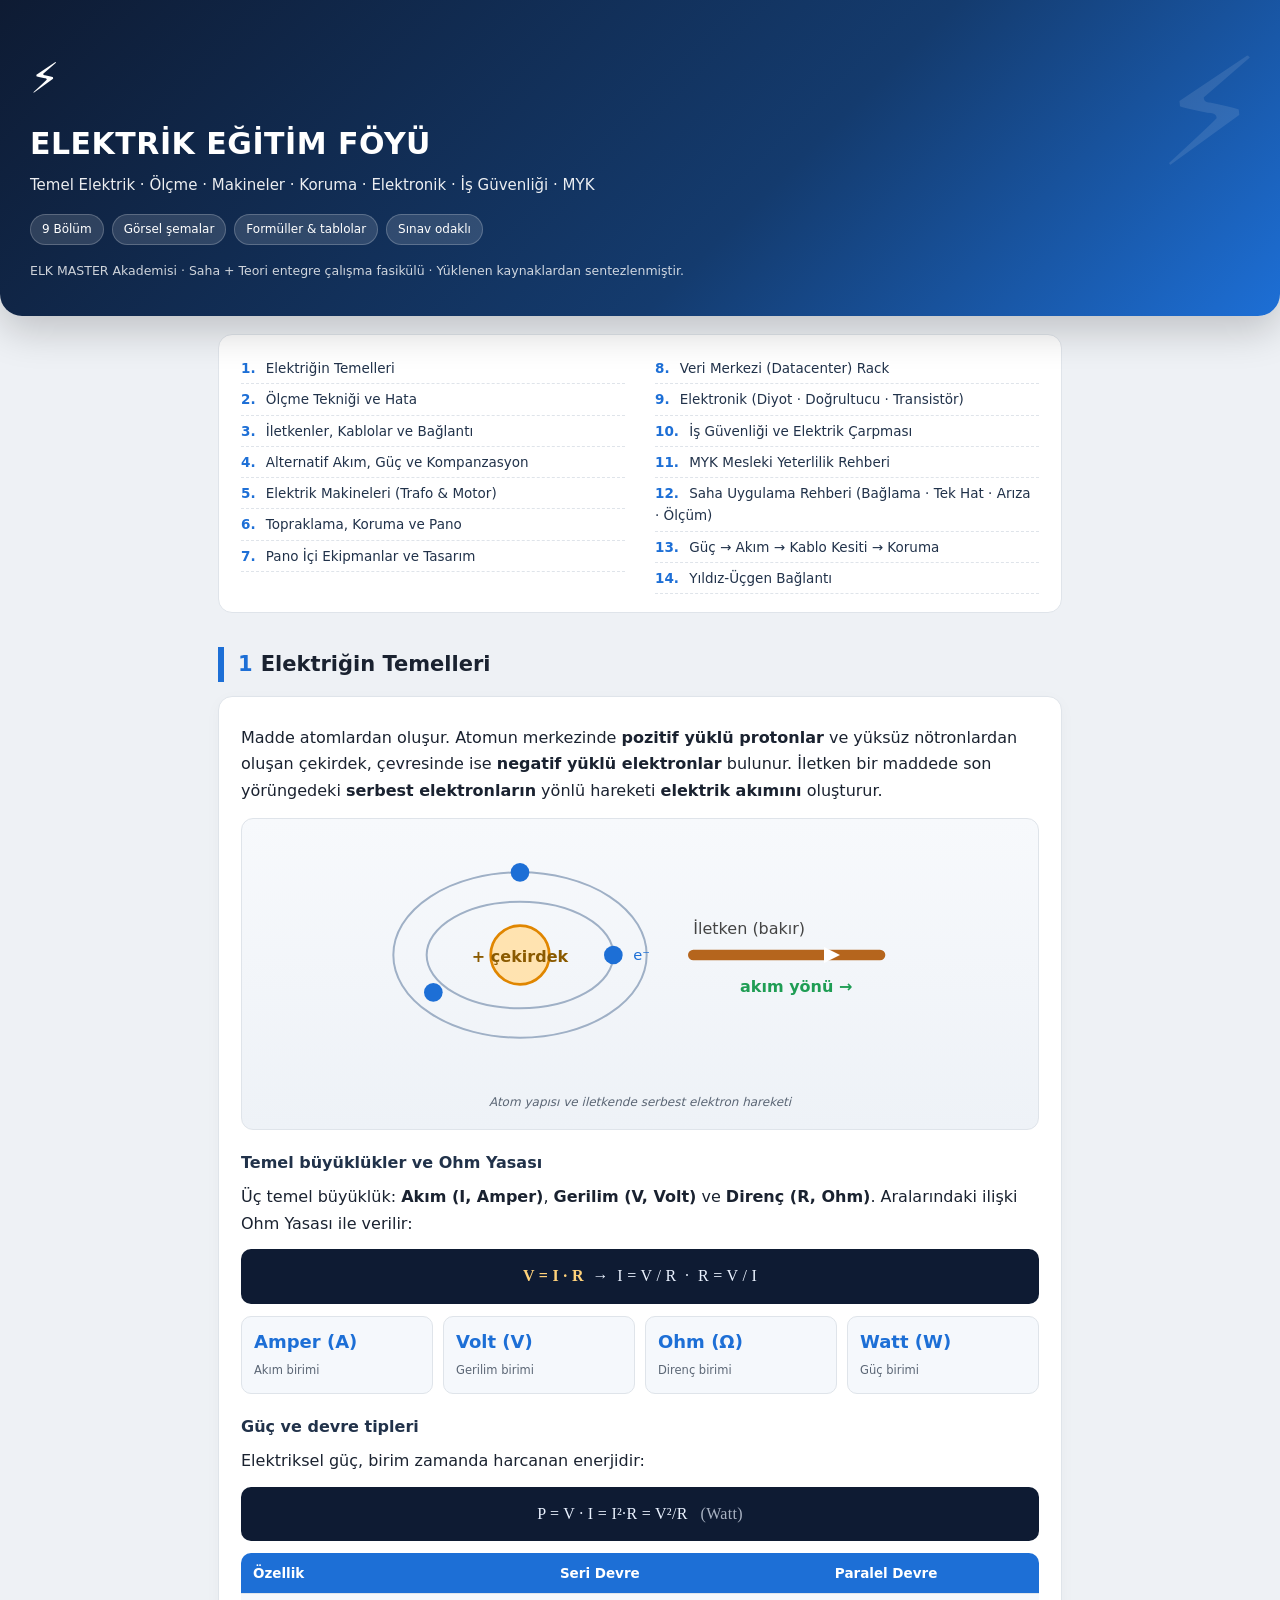
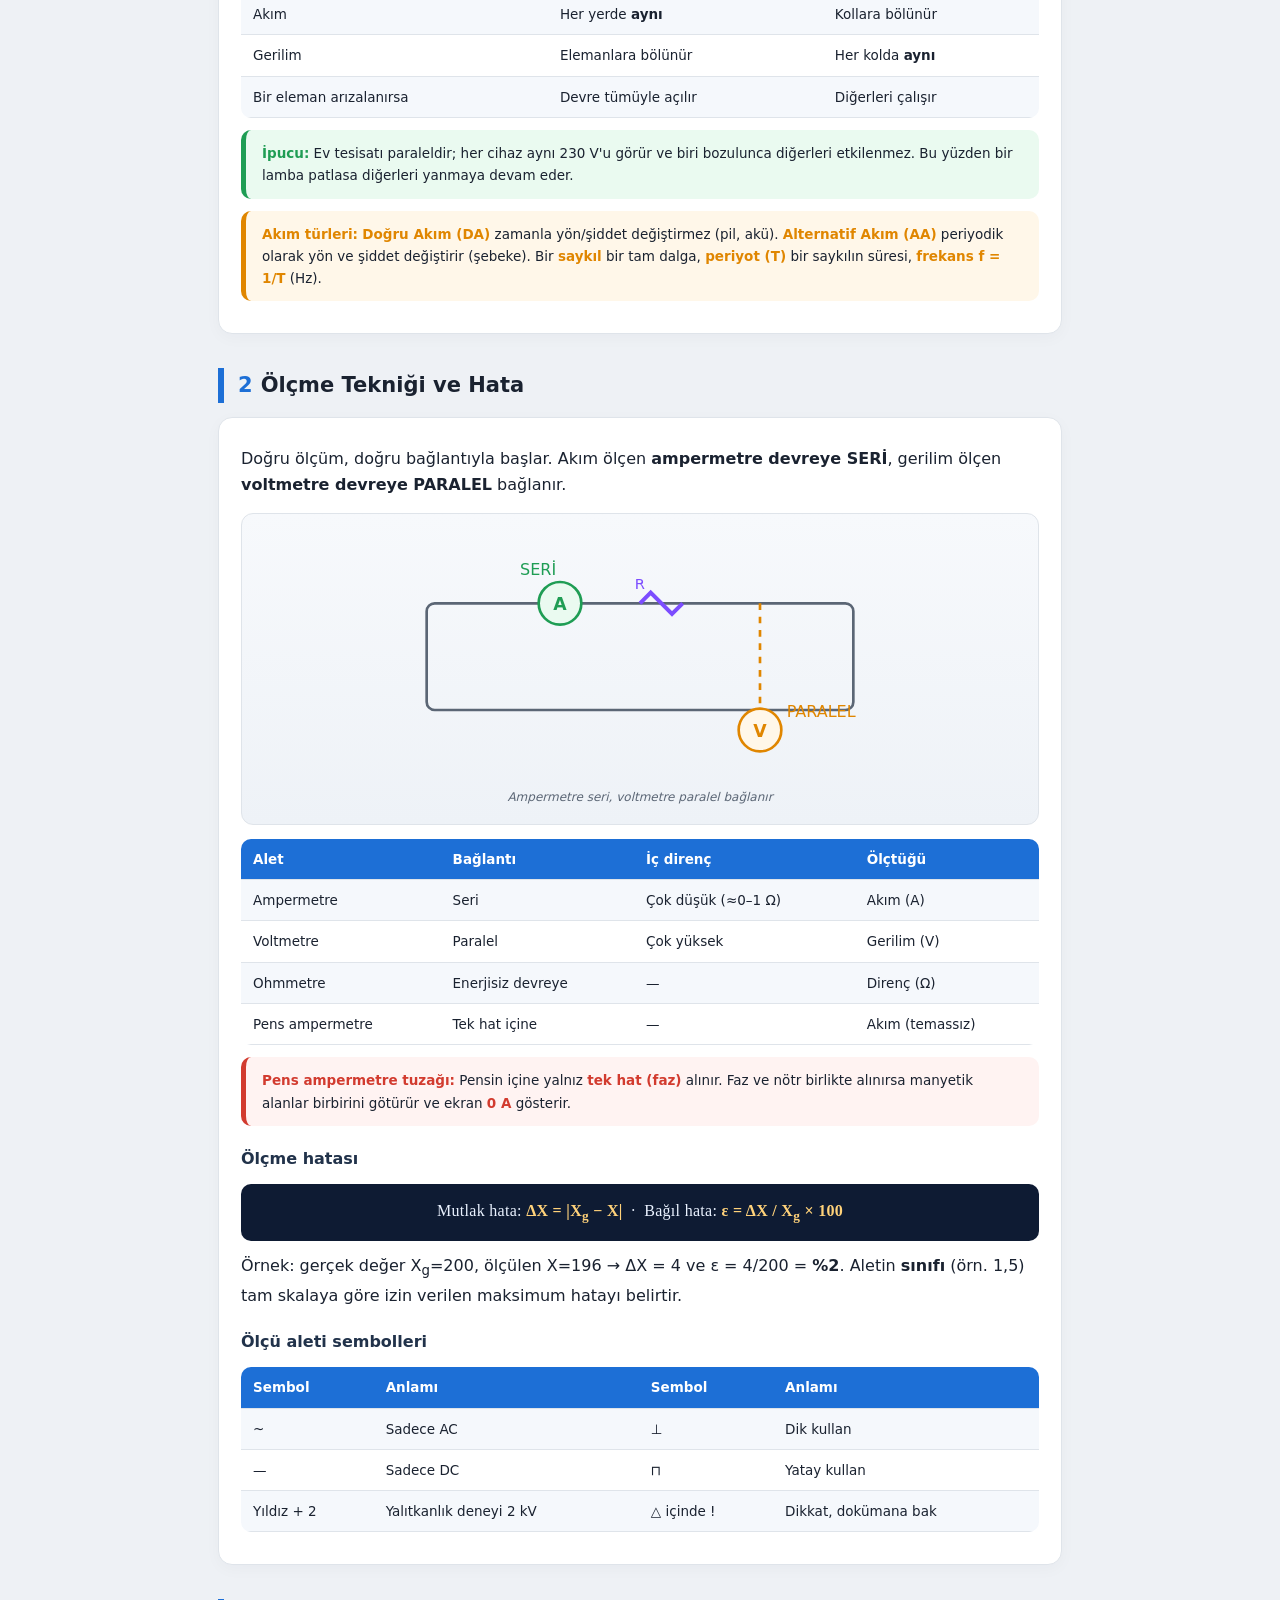
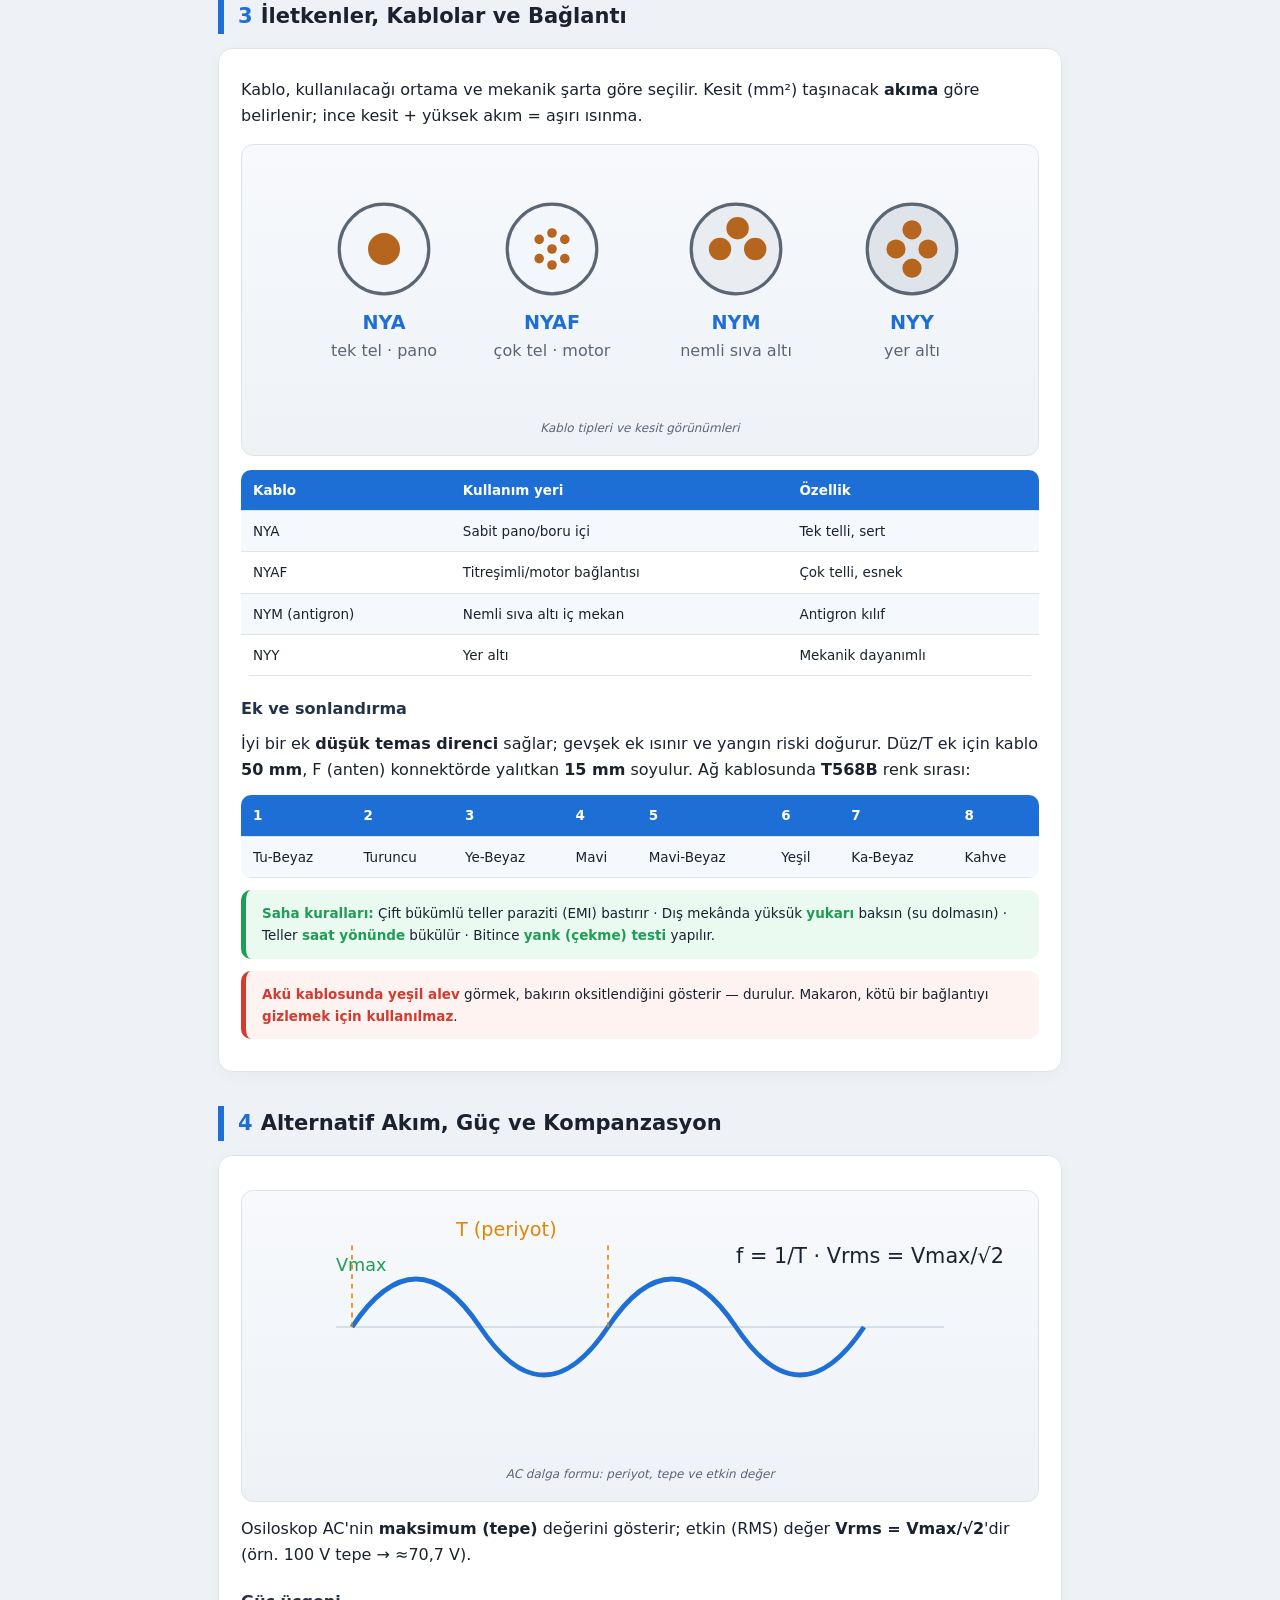
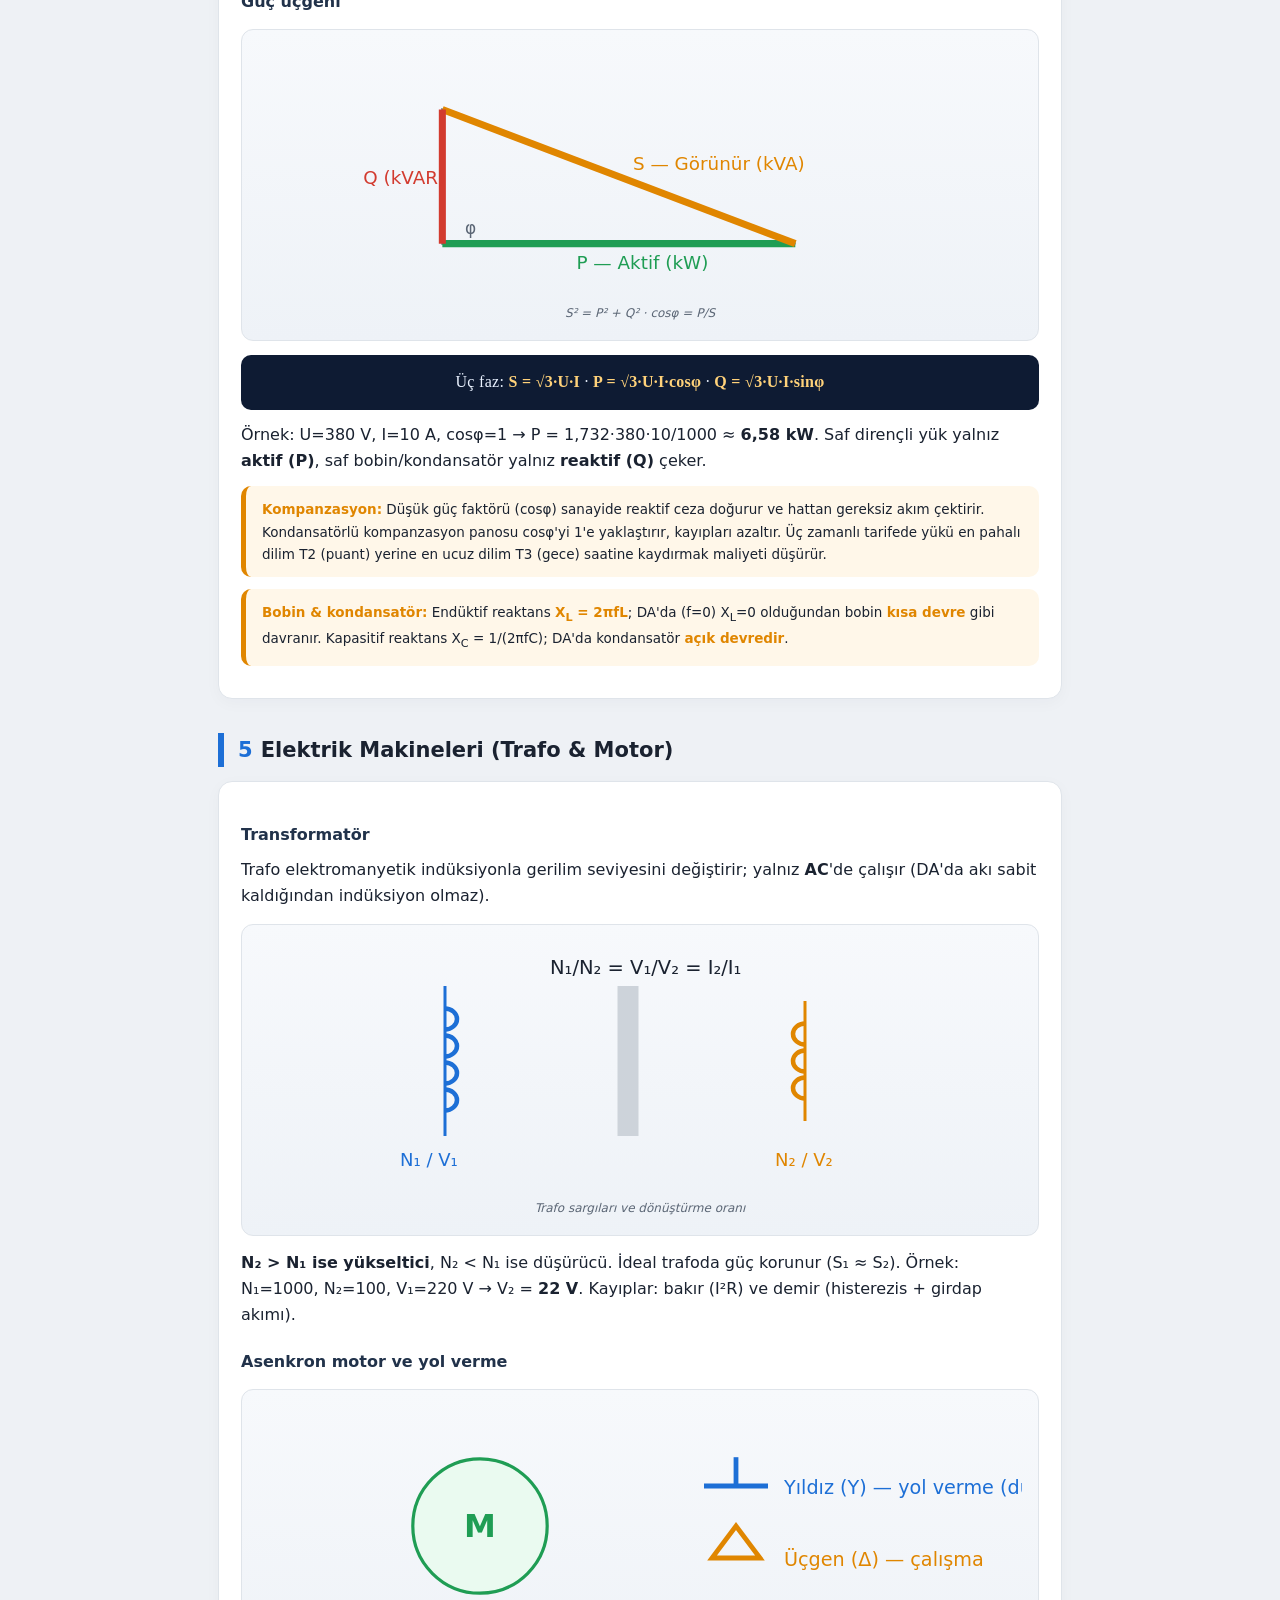
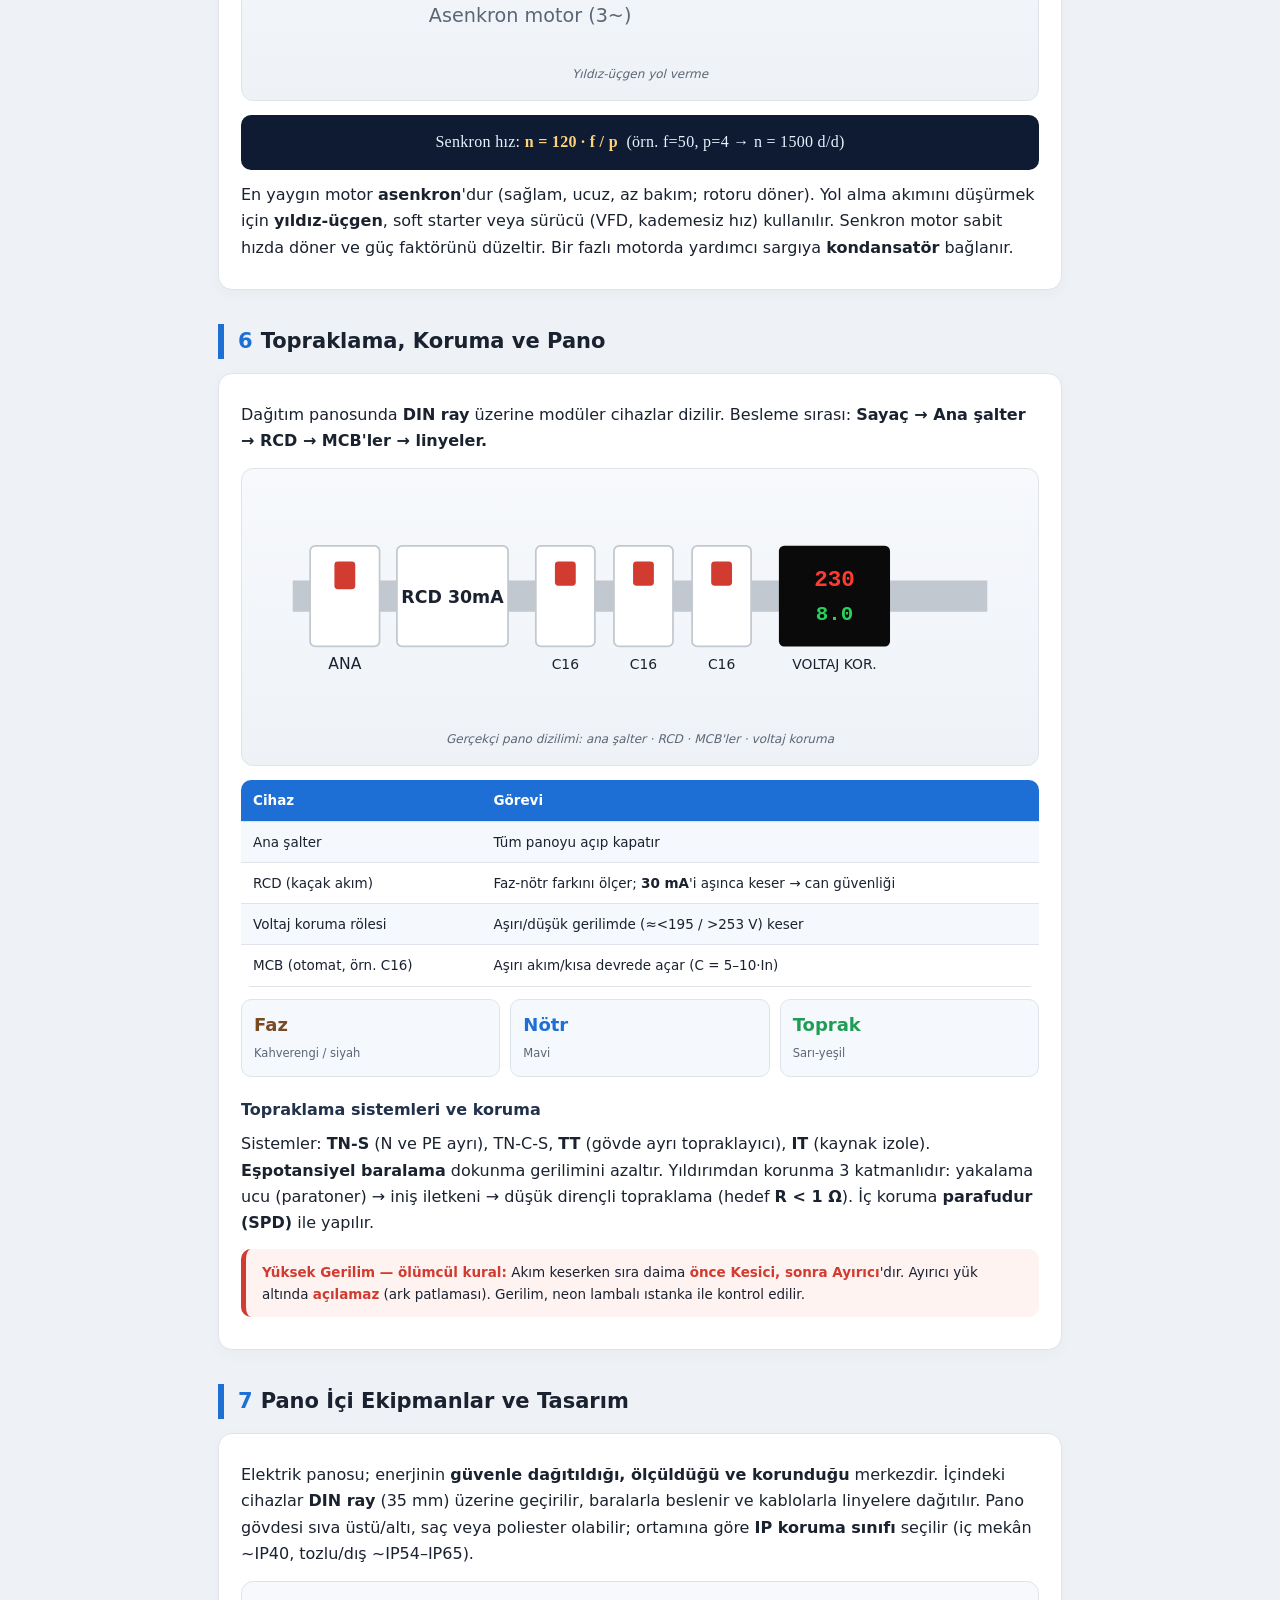
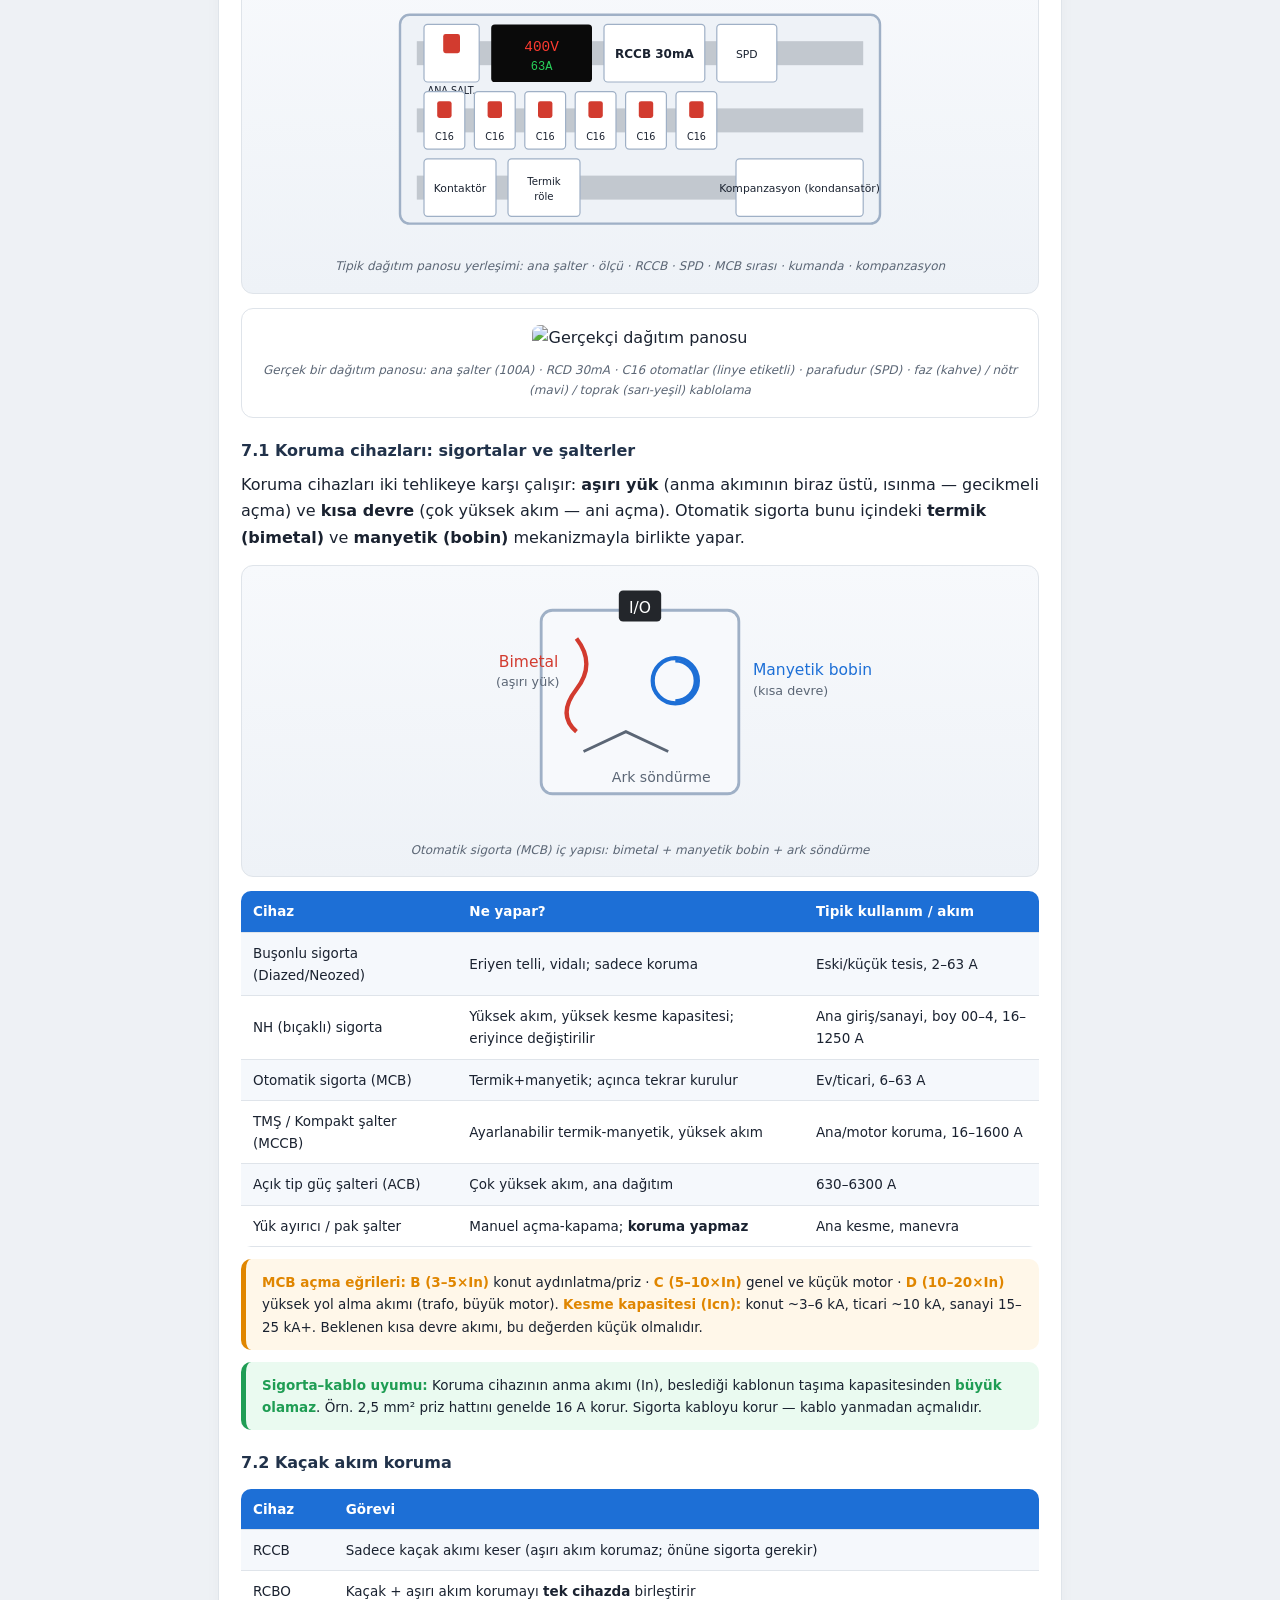
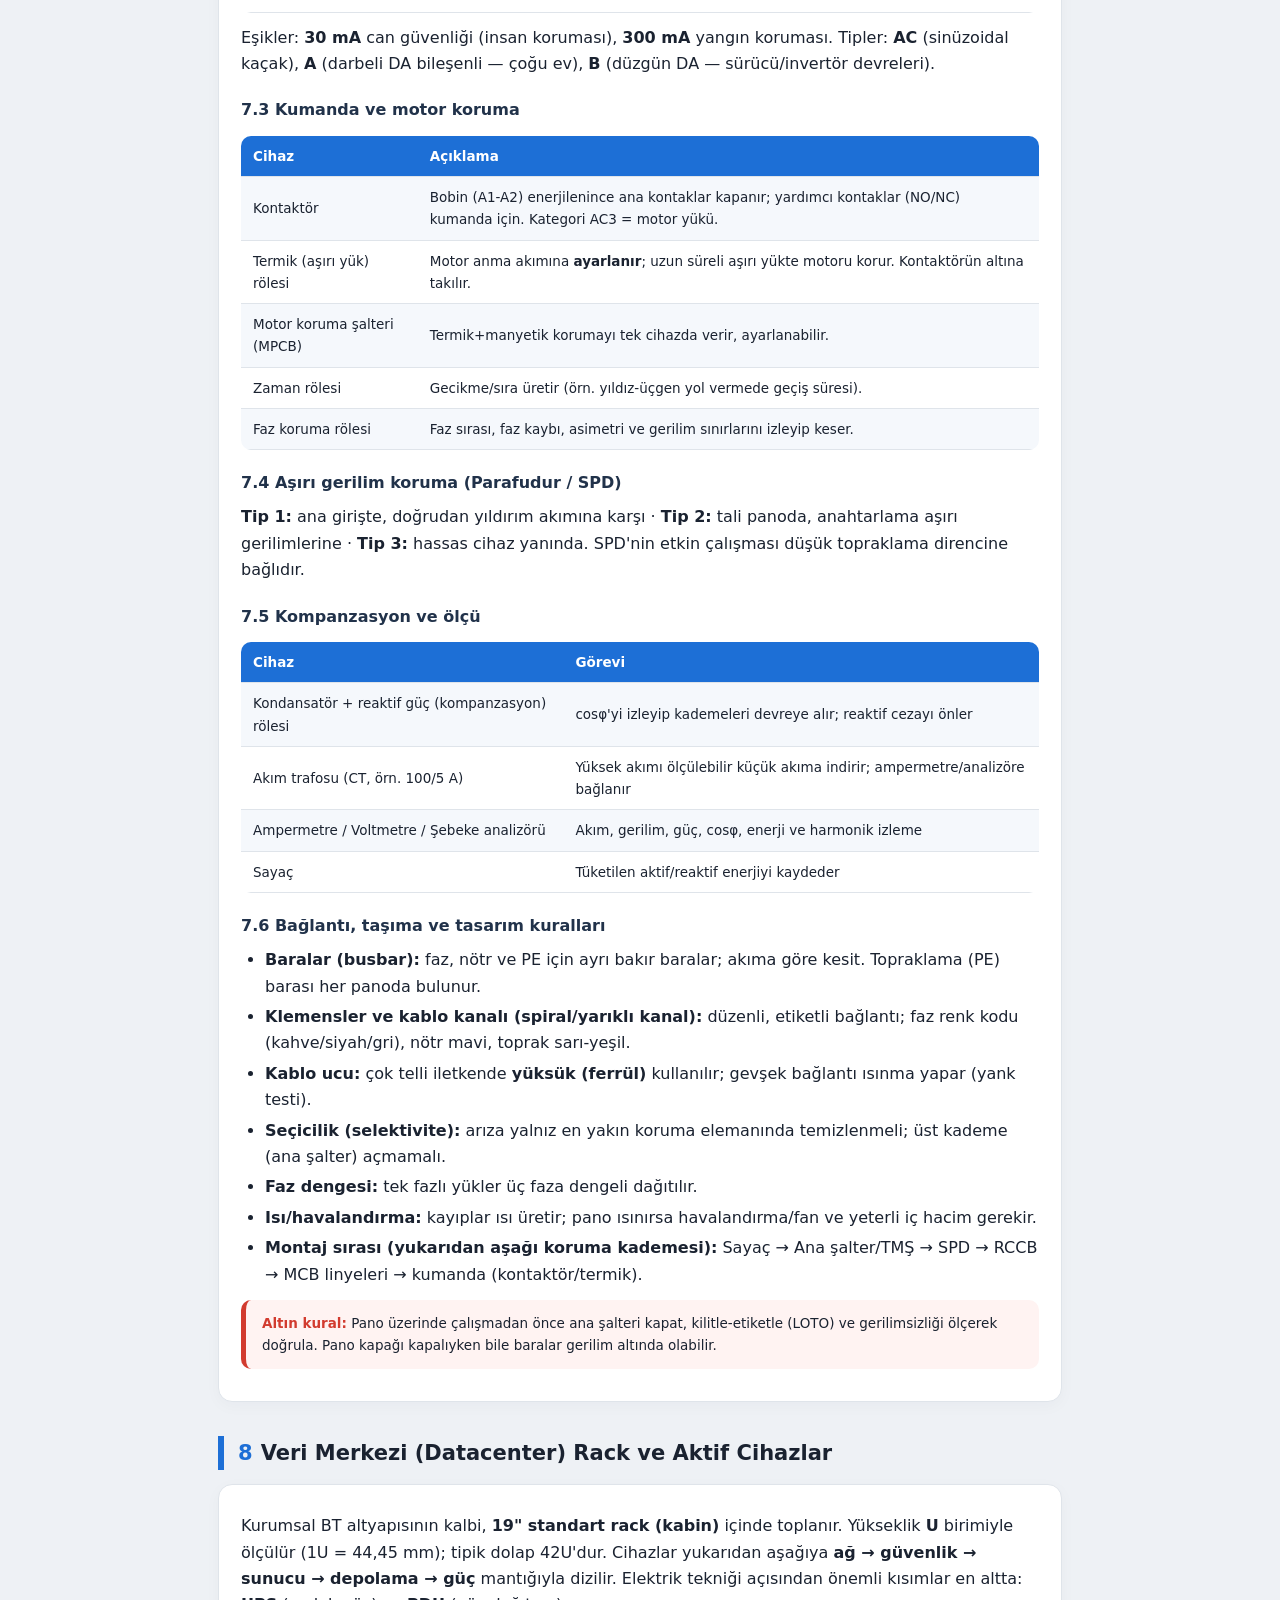
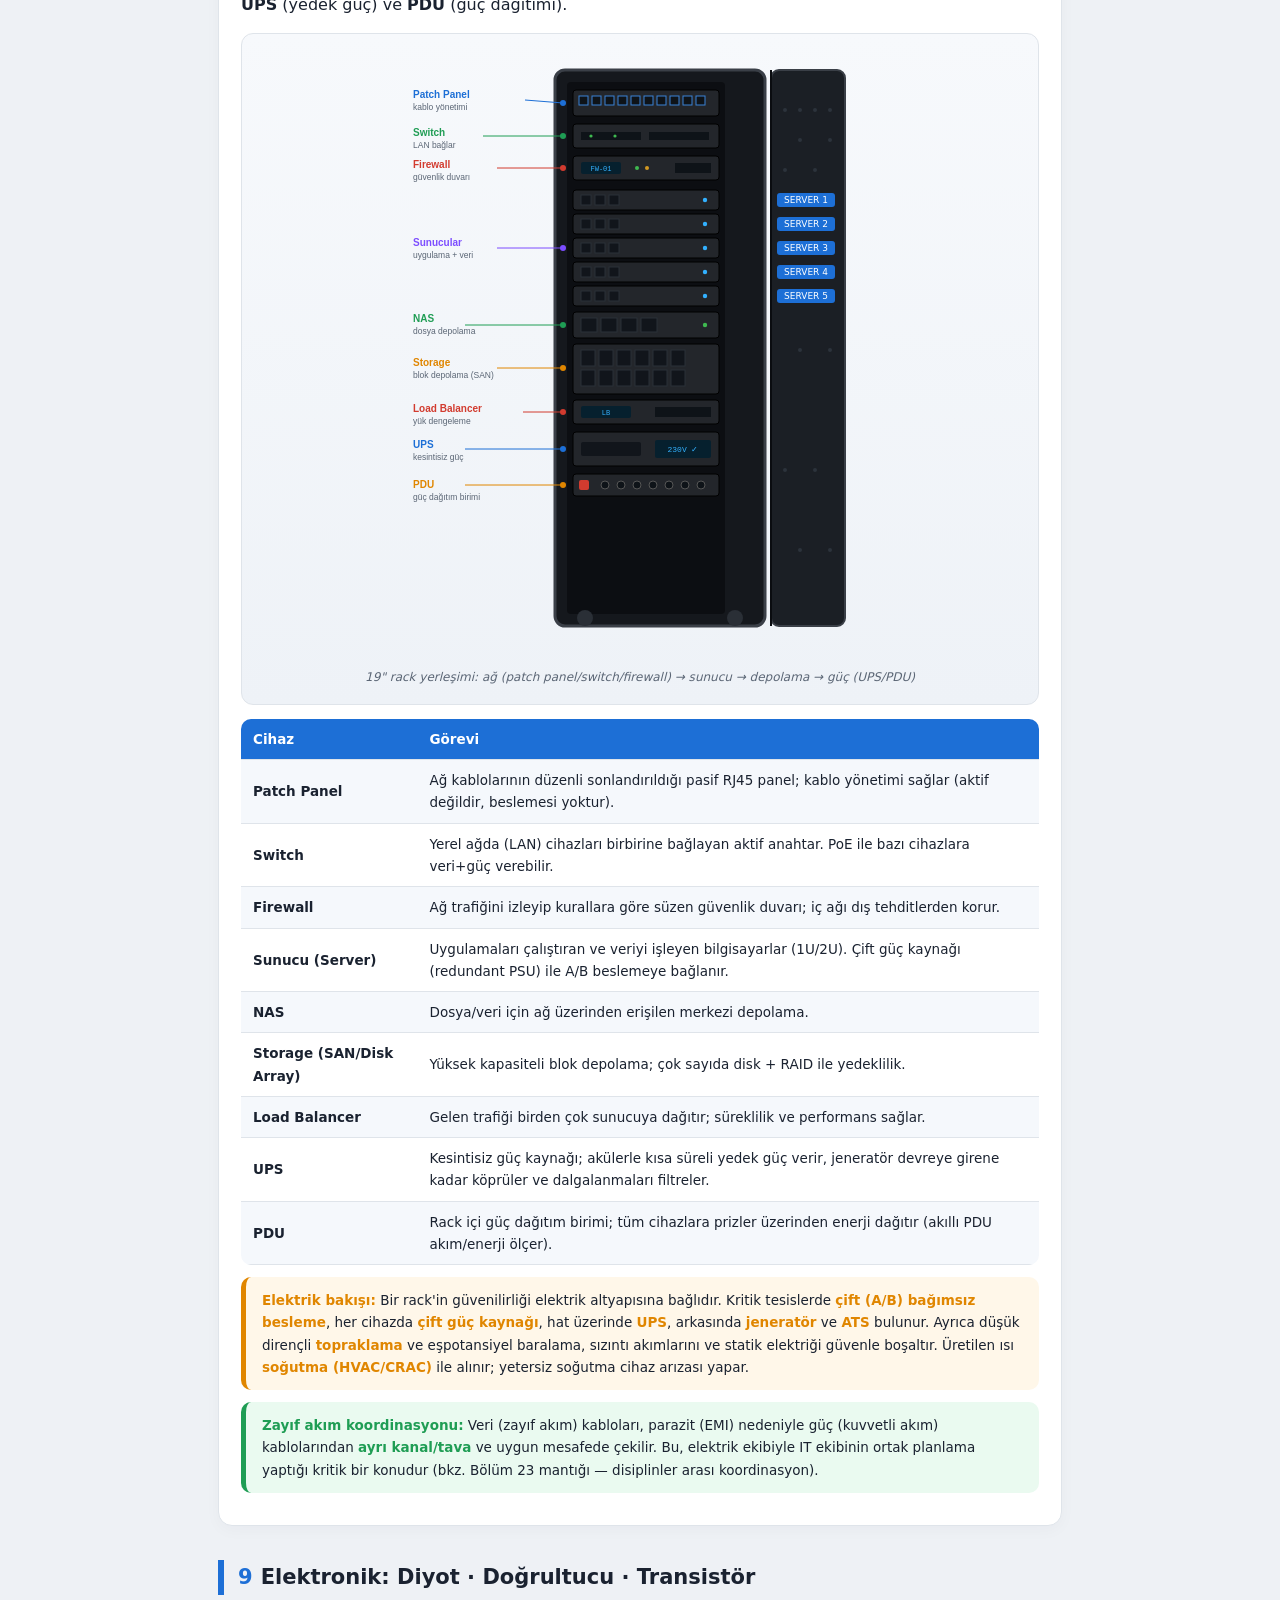
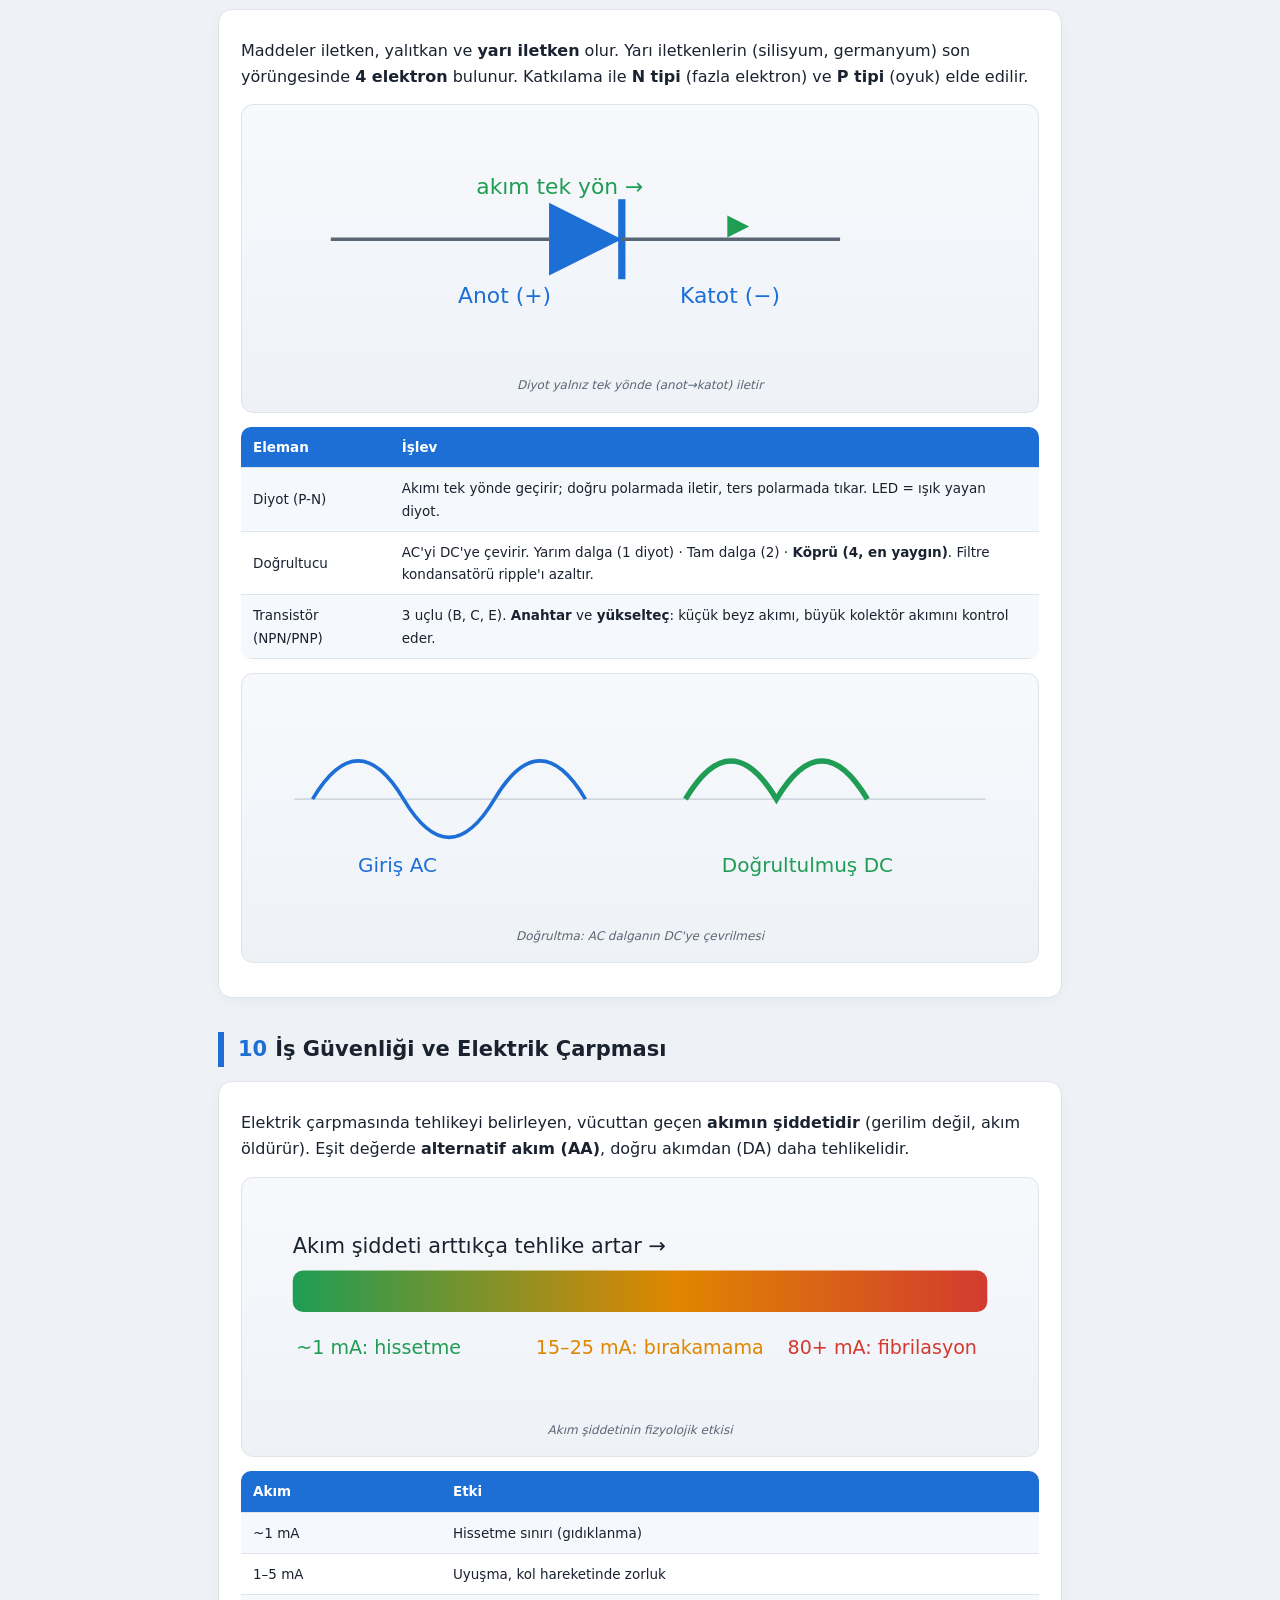
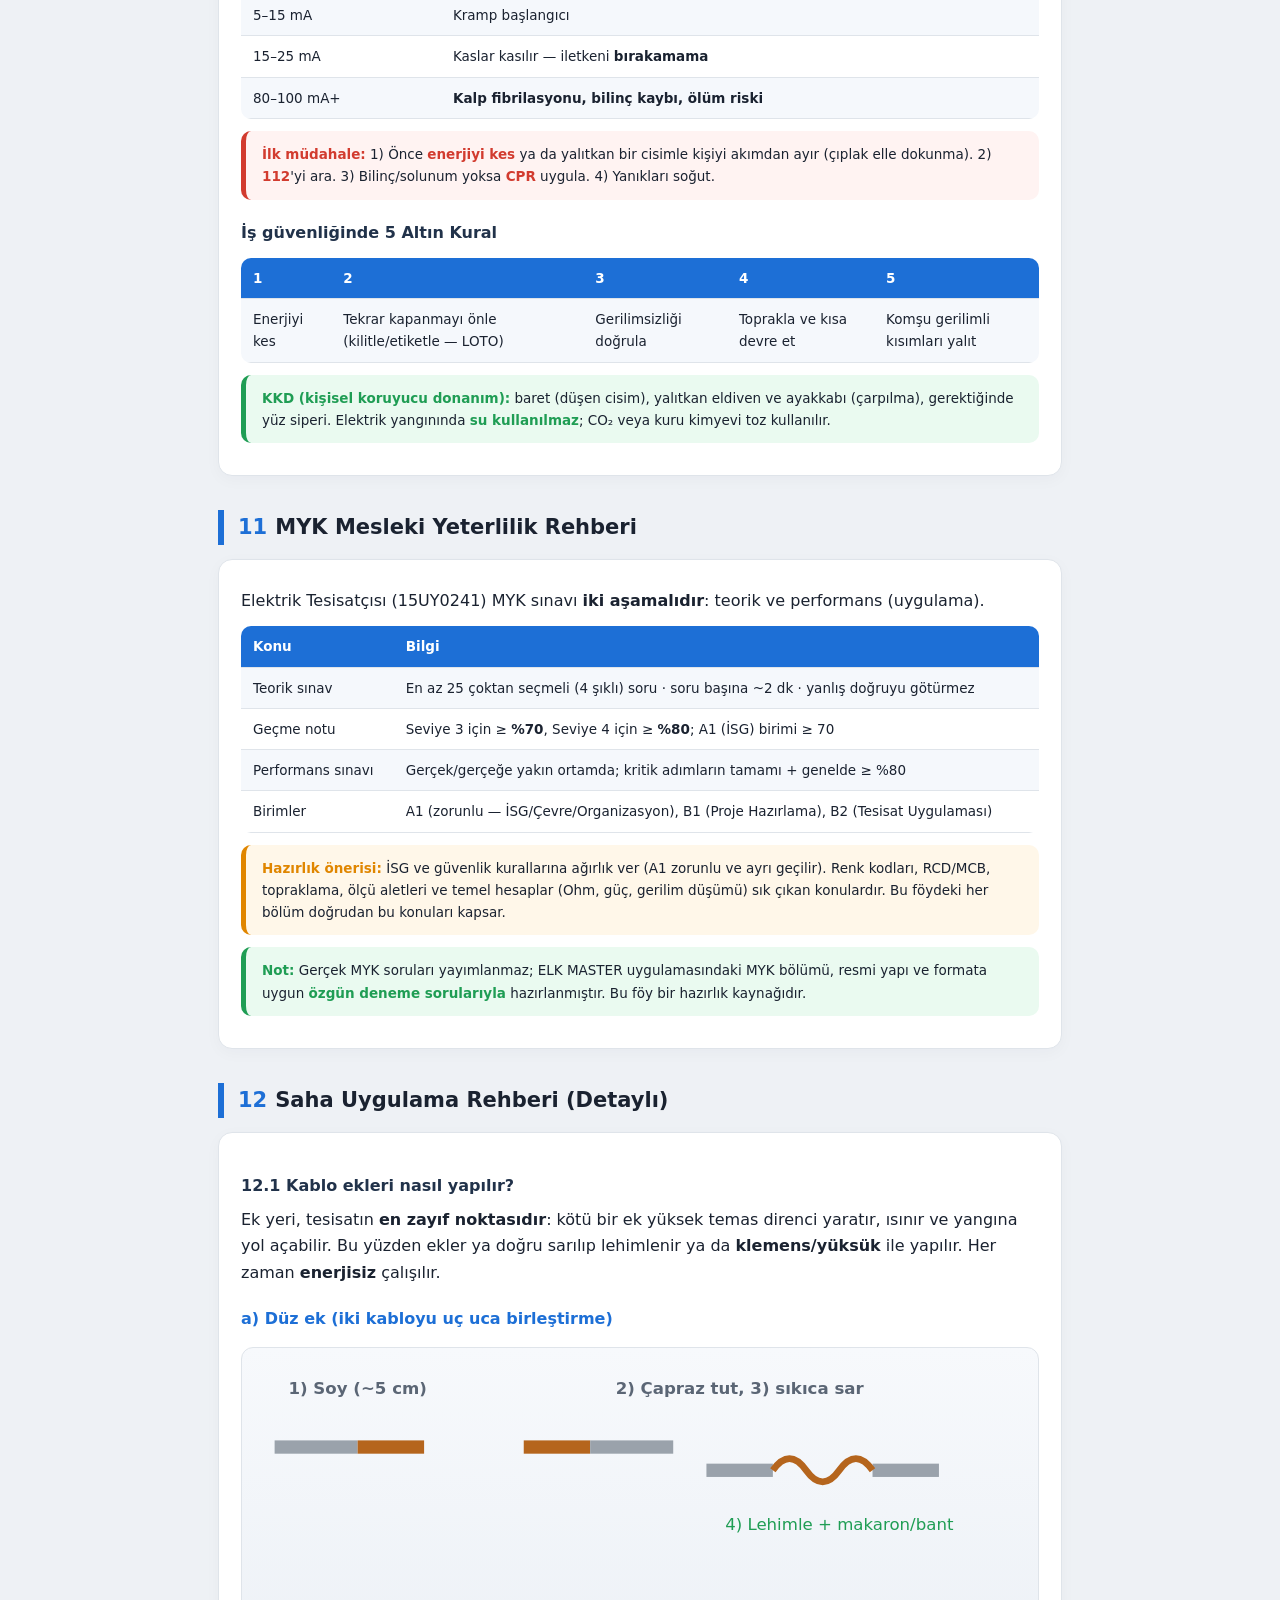
==== commit 3b5f46b9: "Add files via upload" ====
--- a/foy.html
+++ b/foy.html
@@ -76,6 +76,8 @@
   <a href="#s8"><b>10.</b> İş Güvenliği ve Elektrik Çarpması</a>
   <a href="#s9"><b>11.</b> MYK Mesleki Yeterlilik Rehberi</a>
   <a href="#s12"><b>12.</b> Saha Uygulama Rehberi (Bağlama · Tek Hat · Arıza · Ölçüm)</a>
+  <a href="#s13"><b>13.</b> Güç → Akım → Kablo Kesiti → Koruma</a>
+  <a href="#s14"><b>14.</b> Yıldız-Üçgen Bağlantı</a>
 </div>
 
 <!-- ===== 1 ===== -->
@@ -300,6 +302,7 @@
   <rect x="110" y="134" width="60" height="48" rx="3" fill="#fff" stroke="#9fb0c6"/><text x="140" y="156" text-anchor="middle" font-size="8.5" fill="#1a2230">Termik</text><text x="140" y="168" text-anchor="middle" font-size="8.5" fill="#1a2230">röle</text>
   <rect x="300" y="134" width="106" height="48" rx="3" fill="#fff" stroke="#9fb0c6"/><text x="353" y="162" text-anchor="middle" font-size="9" fill="#1a2230">Kompanzasyon (kondansatör)</text>
 </svg><figcaption>Tipik dağıtım panosu yerleşimi: ana şalter · ölçü · RCCB · SPD · MCB sırası · kumanda · kompanzasyon</figcaption></div>
+<figure class="fig" style="background:#fff;border:1px solid var(--line)"><img src="https://d8j0ntlcm91z4.cloudfront.net/user_3GAM4t5LIrVnoytOwhQqVixxnvj/hf_20260712_130252_8d8715d4-1db9-4dc4-85dd-403d1752ce95.png" alt="Gerçekçi dağıtım panosu" style="width:100%;max-height:470px;object-fit:contain;border-radius:8px"><figcaption style="color:#5b6675">Gerçek bir dağıtım panosu: ana şalter (100A) · RCD 30mA · C16 otomatlar (linye etiketli) · parafudur (SPD) · faz (kahve) / nötr (mavi) / toprak (sarı-yeşil) kablolama</figcaption></figure>
 
 <h3>7.1 Koruma cihazları: sigortalar ve şalterler</h3>
 <p>Koruma cihazları iki tehlikeye karşı çalışır: <b>aşırı yük</b> (anma akımının biraz üstü, ısınma — gecikmeli açma) ve <b>kısa devre</b> (çok yüksek akım — ani açma). Otomatik sigorta bunu içindeki <b>termik (bimetal)</b> ve <b>manyetik (bobin)</b> mekanizmayla birlikte yapar.</p>
@@ -688,6 +691,86 @@
 <div class="tip"><b>Pens ampermetre:</b> Yalnız <b>tek iletken (faz)</b> içine alınır; faz+nötr birlikte alınırsa alanlar birbirini götürür ve ekran <b>0 A</b> gösterir.</div>
 </div>
 
+<!-- ===== 13 KABLO KESİTİ SEÇİMİ ===== -->
+<h2 class="sec" id="s13"><span class="n">13</span>Güç → Akım → Kablo Kesiti → Koruma</h2>
+<div class="card">
+<p>Sahada her şey <b>güçten başlar</b>. Kabloyu da, sigortayı da, şalteri de belirleyen şey o hattan geçecek <b>akımdır</b>; akımı bulmak için de önce gücü bilmen gerekir. Zincir daima şu sırayla işler — bozarsan iş tutmaz:</p>
+<div class="formula">Güç (W) &nbsp;→&nbsp; <b>Akım (A)</b> &nbsp;→&nbsp; Kablo kesiti (mm²) &nbsp;→&nbsp; Koruma (sigorta/şalter)</div>
+
+<h3>1) Yükü topla (eşzamanlılık)</h3>
+<p>Hattı besleyen tüm cihazların gücünü topla. İki tuzağa dikkat:</p>
+<ul>
+<li><b>Etiket gücü ≠ gerçek çekiş:</b> etiket çoğu zaman maksimumdur. <b>Motorlar kalkışta 5–7 kat akım</b> çeker — bunu ayrı düşün.</li>
+<li><b>Eşzamanlılık (talep faktörü):</b> 20 prizin hepsi aynı anda dolu çalışmaz. Toplam güce bir katsayı uygularsın — konutta ~<b>0,6–0,8</b>. Çok düşük tutarsan hat yetmez; çok yüksek tutarsan gereksiz kalın kablo döşersin.</li>
+</ul>
+
+<h3>2) Güçten akıma geç (en çok hata yapılan yer)</h3>
+<div class="formula">Tek faz (230 V): <b>I = P / (V · cosφ)</b><br>Üç faz (400 V): <b>I = P / (√3 · V · cosφ)</b> &nbsp;(√3 ≈ 1,73)</div>
+<div class="warn"><b>√3'ü unutma!</b> Üç fazda bu çarpan vardır. Unutursan akımı yanlış bulur, ya gereksiz kalın kablo seçer ya da hattı yakarsın. <b>cosφ (güç faktörü):</b> saf rezistif yükte (ısıtıcı, akkor lamba) <b>1</b>; motorlu yükte ~<b>0,8</b>. cosφ'yi 1 varsayıp motor hattı hesaplarsan akımı düşük çıkarırsın.</div>
+<table>
+<tr><th>Örnek</th><th>Hesap</th><th>Akım</th></tr>
+<tr><td>3500 W ısıtıcı, 230 V (tek faz, cosφ=1)</td><td>I = 3500 / (230 × 1)</td><td><b>15,2 A</b></td></tr>
+<tr><td>7,5 kW motor, 400 V, cosφ=0,8 (üç faz)</td><td>I = 7500 / (1,73 × 400 × 0,8)</td><td><b>13,5 A</b></td></tr>
+</table>
+<div class="tip"><b>Üç fazın avantajı:</b> 7,5 kW motor, aynı güçteki tek faz yükten <b>daha az akım</b> çeker — çünkü akım üç hatta bölünür, daha ince kablo yeter.</div>
+
+<h3>3) Kesit seçimi — 3 kritere birden bak, en kalını kazanır</h3>
+<p>"Akım bu, tablodan seçtim, bitti" en yaygın hatadır. Kesiti <b>üç ayrı kriter</b> belirler:</p>
+<p><b>Kriter 1 — Akım taşıma kapasitesi</b> (PVC yalıtımlı bakır, normal döşeme — yaklaşık):</p>
+<table>
+<tr><th>Kesit (mm²)</th><th>1,5</th><th>2,5</th><th>4</th><th>6</th><th>10</th><th>16</th><th>25</th></tr>
+<tr><td>Yaklaşık akım</td><td>~16 A</td><td>~21–25 A</td><td>~28–32 A</td><td>~36–40 A</td><td>~50–55 A</td><td>~66–75 A</td><td>~88–95 A</td></tr>
+</table>
+<p style="font-size:13px">Bu değerler <b>kabaca</b>dır. Gerçek kapasite döşemeye bağlı: boru içinde mi, açıkta mı, kanalda kaç kablo yan yana, ortam kaç derece. Bunlara <b>düzeltme katsayıları</b> denir — birden fazla kablo bir arada, 30 °C üstü sıcaklık veya yalıtımlı duvar içi geçiş kapasiteyi <b>düşürür</b>.</p>
+<p><b>Kriter 2 — Gerilim düşümü</b> (en çok ihmal edilen): Uzun hatta akım kabloda gerilim kaybeder; cihaz kısık/verimsiz çalışır. Sınır: aydınlatmada ≤<b>%3</b>, kuvvet (priz/motor) hatlarında ≤<b>%5</b>. <b>Hat 30–40 m'yi geçiyorsa mutlaka kontrol et</b>; akım kapasitesi yetse bile kesiti büyütmen gerekebilir.</p>
+<p><b>Kriter 3 — Koruma uyumu (kısa devre):</b> Kablo, sigorta atana kadar akıma dayanmalı. Kural:</p>
+<div class="formula"><b>Yük akımı ≤ Sigorta anma akımı ≤ Kablonun taşıma kapasitesi</b></div>
+<div class="warn">Sigortayı kablodan büyük seçersen, <b>kablo sigortadan önce yanar → yangın</b>. Sigorta yükten büyük (gereksiz kesmesin), kablodan küçük (kablo yanmadan atsın) olacak.</div>
+
+<h3>Baştan sona örnek</h3>
+<p>Atölyede <b>5,5 kW</b> üç fazlı tezgah motoru; 400 V, cosφ=0,82; panodan motora <b>55 m</b> kablo, boru içinde.</p>
+<table>
+<tr><th>Adım</th><th>Sonuç</th></tr>
+<tr><td>Akım: I = 5500 / (1,73×400×0,82)</td><td><b>≈ 9,7 A</b></td></tr>
+<tr><td>Akıma göre kesit</td><td>1,5 mm² (~16 A) kâğıtta yeter görünür; motor + boru içi katsayısı için güvenli tarafta <b>2,5 mm²</b></td></tr>
+<tr><td>Gerilim düşümü (55 m, kısa değil)</td><td>1,5 mm² sınırı aşar → <b>2,5–4 mm²</b> gerekir (%5 altını doğrula)</td></tr>
+<tr><td>Koruma</td><td>9,7 A yük → 16 A motor koruma şalteri (+ termik) → kablo kapasitesi bunun üstünde</td></tr>
+</table>
+<div class="tip"><b>Sonuç:</b> Akım tek başına 1,5 mm² derdi; ama mesafe ve motor karakteri kesiti <b>2,5–4 mm²</b>'ye çıkardı. Üç kriterden en kalını kazandı. Saha mantığı budur.</div>
+<div class="note"><b>Cebine yazılacak sıra:</b> ① Yükleri topla + eşzamanlılık → toplam güç · ② Tek faz mı üç faz mı, doğru formülle → akım · ③ Kesiti 3 kritere göre kontrol et (akım kapasitesi · gerilim düşümü · koruma uyumu) · ④ En kalın çıkanı seç · ⑤ Sigortayı "yük ≤ koruma ≤ kablo" kuralıyla belirle.</div>
+</div>
+
+<!-- ===== 14 YILDIZ-ÜÇGEN ===== -->
+<h2 class="sec" id="s14"><span class="n">14</span>Yıldız-Üçgen Bağlantı Nasıl Yapılır?</h2>
+<div class="card">
+<p>Üç fazlı asenkron motorun klemens kutusunda <b>altı uç</b> vardır: sargı başları <b>U1, V1, W1</b> (üst sıra) ve sargı sonları <b>W2, U2, V2</b> (alt sıra). Motoru <b>yıldız</b> ya da <b>üçgen</b> bağlamak, bu uçları klemens köprüleriyle nasıl birleştirdiğine bağlıdır.</p>
+
+<figure class="fig" style="background:#fff;border:1px solid var(--line)">
+  <img src="https://d8j0ntlcm91z4.cloudfront.net/user_3GAM4t5LIrVnoytOwhQqVixxnvj/hf_20260712_125954_40d5090e-0b2a-4893-b7aa-bec1a864b3d0.png" alt="Yıldız ve üçgen klemens bağlantısı" style="width:100%;max-height:460px;object-fit:contain;border-radius:8px">
+  <figcaption style="color:#5b6675">Klemens kutusunda yıldız (soldaki) ve üçgen (sağdaki) köprüleme</figcaption>
+</figure>
+
+<table>
+<tr><th>Bağlantı</th><th>Köprüler (klemens)</th><th>Besleme (L1-L2-L3)</th><th>Her sargının gördüğü gerilim</th></tr>
+<tr><td><b>Yıldız (Y)</b></td><td>W2 – U2 – V2 birbirine köprülenir (yıldız noktası)</td><td>U1, V1, W1</td><td>Hat gerilimi / √3 &nbsp;(400 V şebekede ≈ 230 V)</td></tr>
+<tr><td><b>Üçgen (Δ)</b></td><td>U1–W2, &nbsp; V1–U2, &nbsp; W1–V2</td><td>U1, V1, W1</td><td>Hat gerilimine <b>eşit</b> &nbsp;(400 V şebekede 400 V)</td></tr>
+</table>
+
+<h3>Etiketteki "400/690 V" ne demek? (Δ/Y)</h3>
+<p>Motor etiketinde <b>400/690 V</b> yazıyorsa: motor <b>üçgende 400 V</b>, <b>yıldızda 690 V</b> şebekeye bağlanır. Yani her sargı 400 V'a dayanacak şekilde tasarlanmıştır.</p>
+<div class="tip"><b>Kural — motoru hangi bağlantıyla bağlamalı?</b> Şebeke hat gerilimi, etiketin <b>küçük değerine</b> eşitse <b>ÜÇGEN</b> bağla; büyük değerine eşitse <b>YILDIZ</b> bağla.<br>
+Örnek (etiket 400/690 V): Türkiye şebekesi <b>400 V</b> → küçük değere eşit → <b>ÜÇGEN bağlanır</b> (her sargı tam 400 V görür ve motor tam gücünü verir). 690 V şebekede olsaydı yıldız bağlanırdı.</div>
+<div class="warn"><b>Neden önemli?</b> 400 V şebekede motoru yanlışlıkla <b>yıldız</b> bağlarsan, her sargı yalnız 230 V görür → motor <b>gücünü veremez, zorlanır, ısınır</b>. Tersine, yıldız bağlanması gereken motoru üçgen bağlarsan sargılar aşırı gerilimde <b>yanar</b>.</div>
+
+<h3>Yıldız-üçgen YOL VERME (ayrı bir amaç)</h3>
+<p>Büyük motorlar kalkışta <b>5–7 kat akım</b> çeker; bu ani akımı düşürmek için <b>yıldız-üçgen yol verme</b> kullanılır. Mantık aynı klemens köprülerini bir kontaktör düzeniyle otomatik değiştirmektir:</p>
+<ul>
+<li><b>Kalkış:</b> Motor önce <b>YILDIZ</b> bağlanır → her sargı düşük gerilim (≈230 V) görür → başlangıç akımı ve momenti yaklaşık <b>1/3</b>'e iner. Yumuşak kalkış.</li>
+<li><b>Çalışma:</b> Motor hızlanınca (birkaç saniye sonra, zaman rölesiyle) <b>ÜÇGEN</b>'e geçilir → sargılar tam gerilimi görür → motor tam gücüyle döner.</li>
+</ul>
+<div class="note"><b>Özet:</b> "Yıldız-üçgen bağlantı" iki bağlamda geçer — ① motorun şebeke gerilimine göre <b>sabit</b> bağlanması (etiket kuralı), ② büyük motorlarda <b>yol verme</b> (önce yıldız, sonra üçgen). İkisi de aynı U1V1W1 / W2U2V2 köprüleme mantığını kullanır.</div>
+</div>
+
 </div>
 <footer>ELK MASTER — Elektrik Eğitim Föyü · Tek parça çalışma fasikülü · Canlı uygulama: turabyagmurlu.github.io/elk-master · Yazdırmak için Ctrl+P</footer>
 </body>
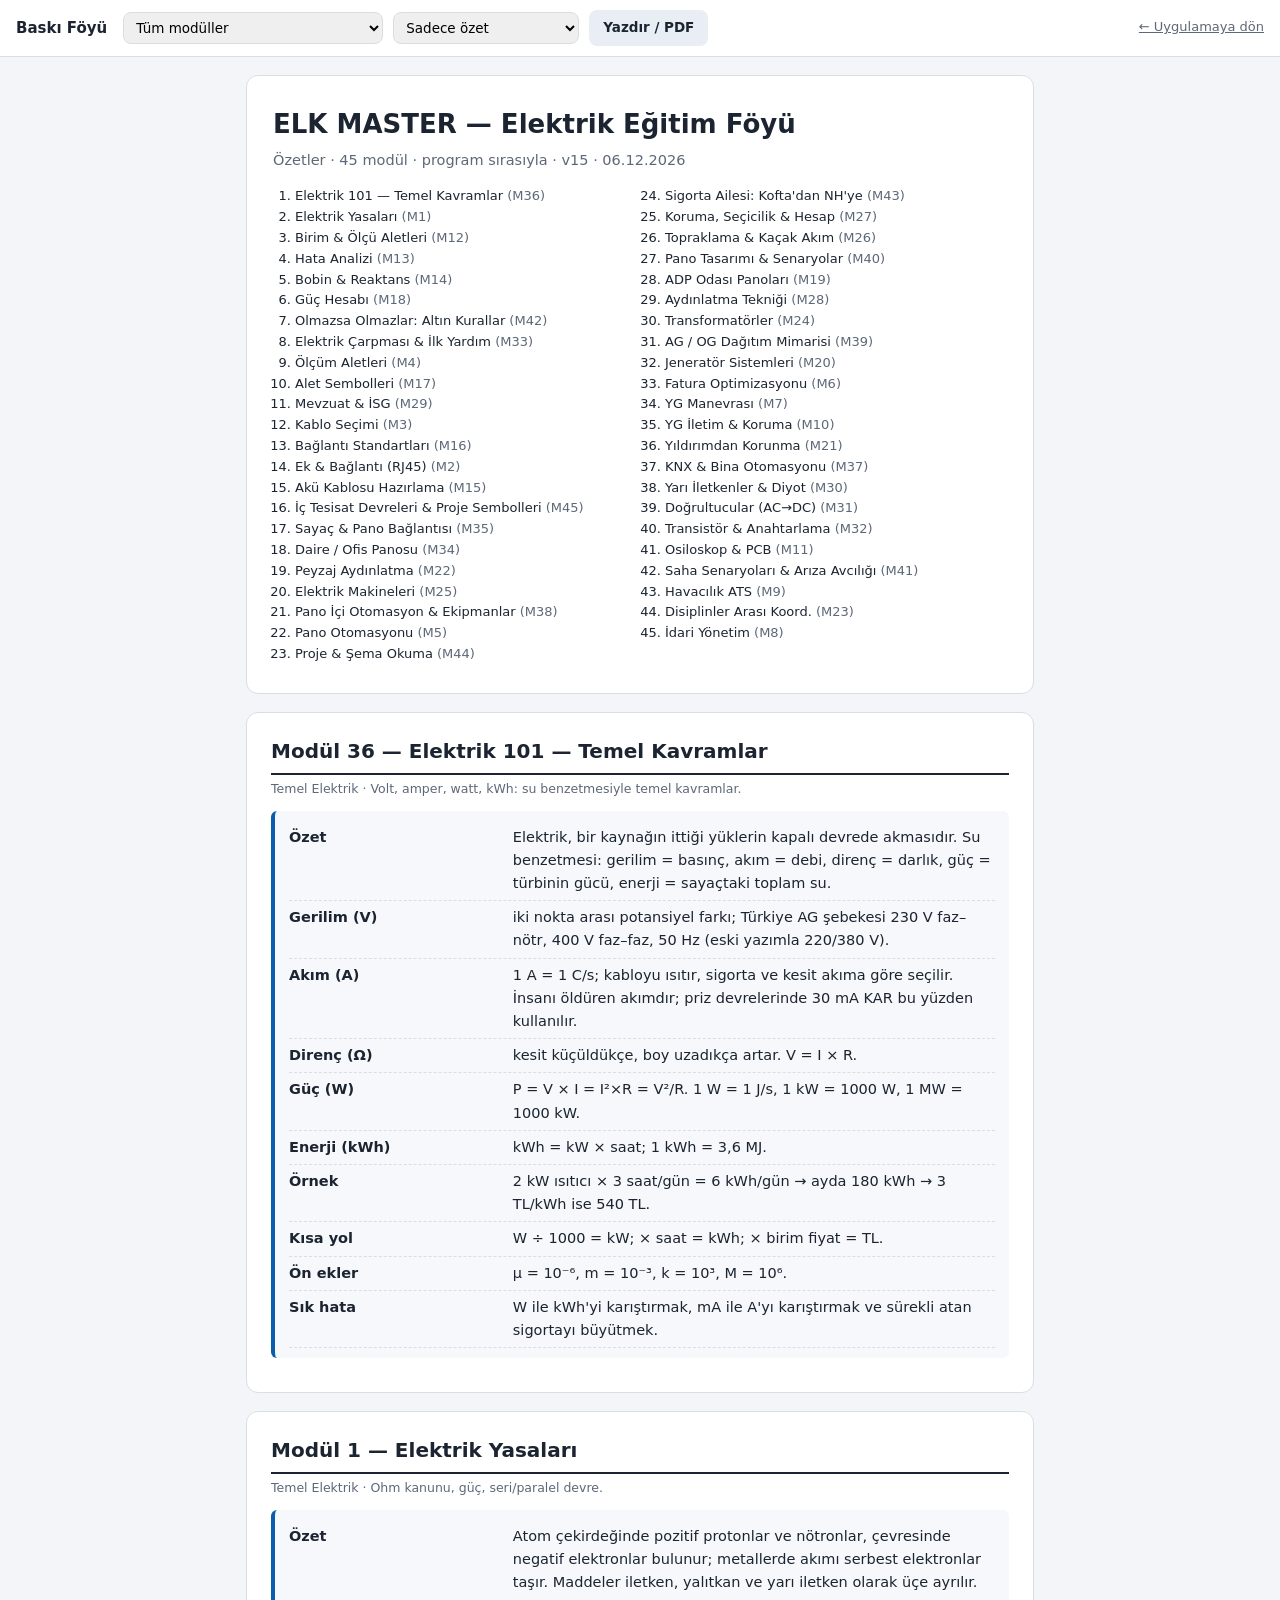
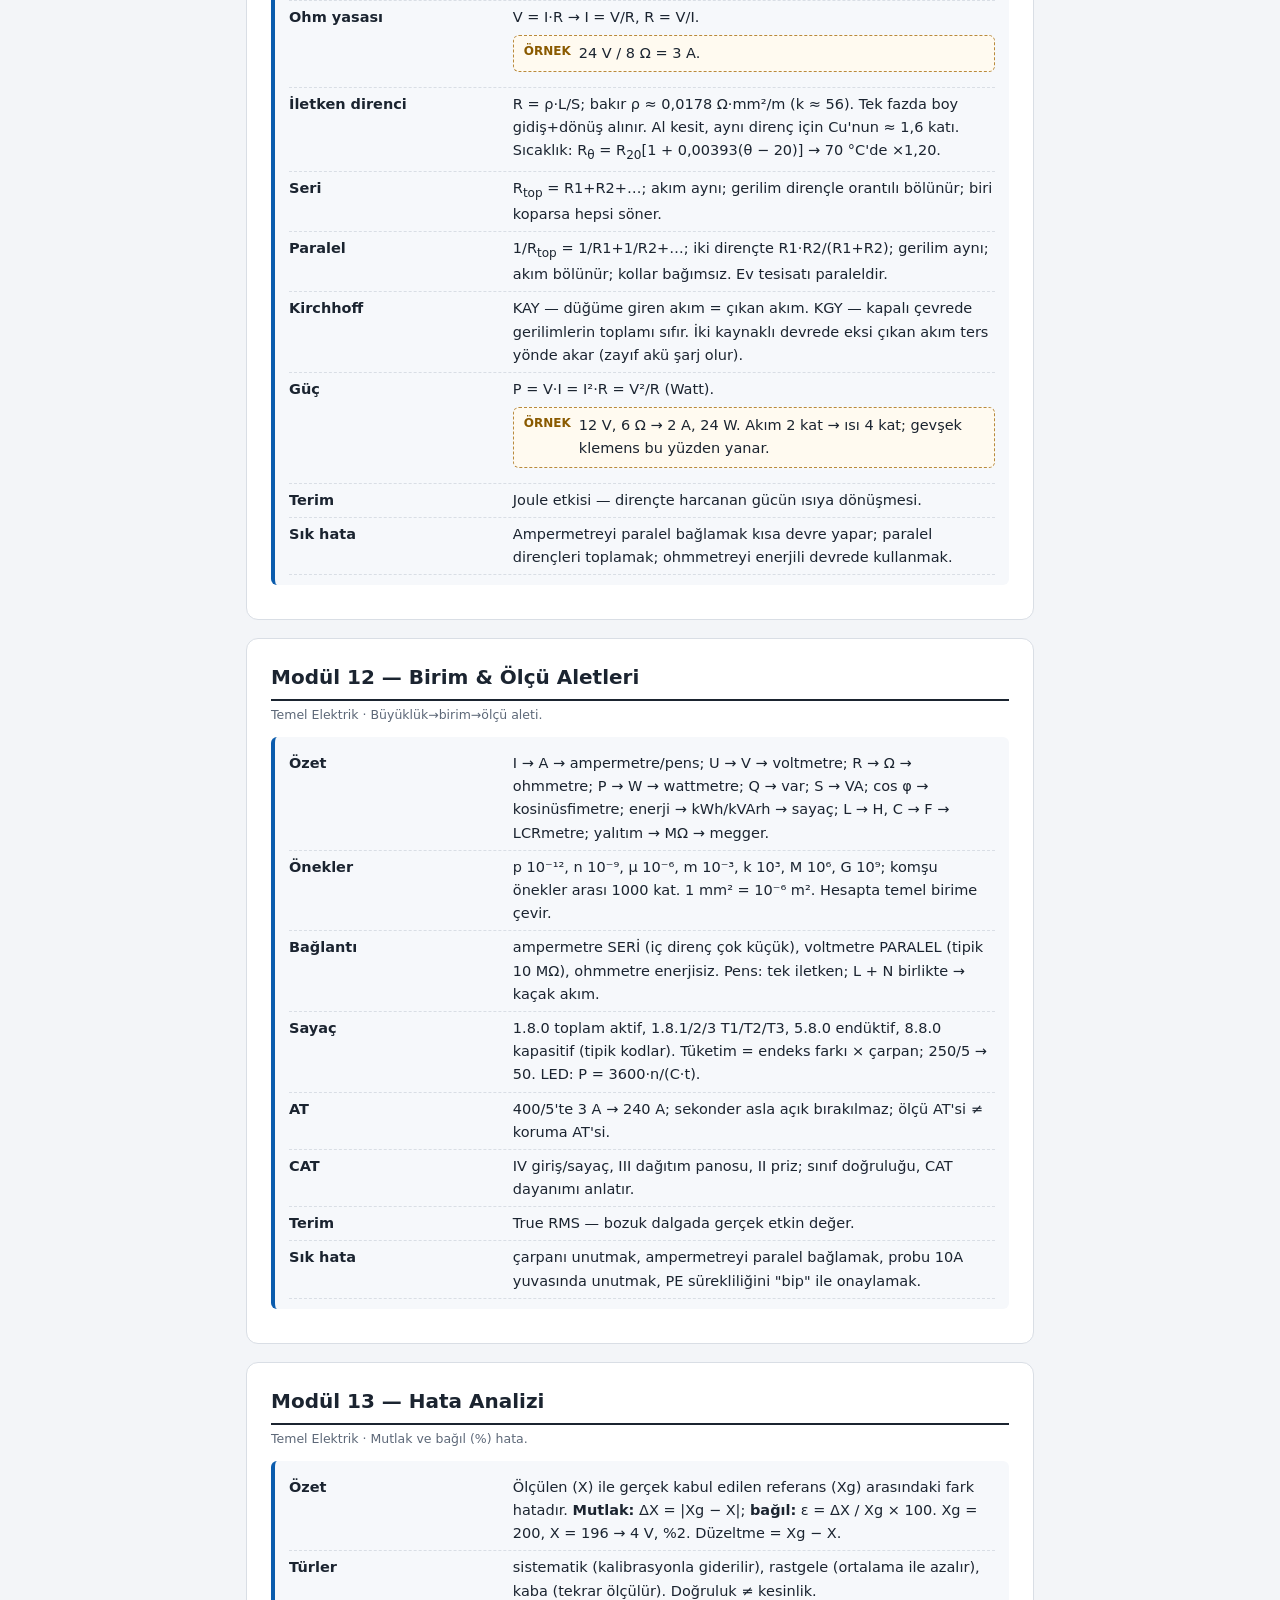
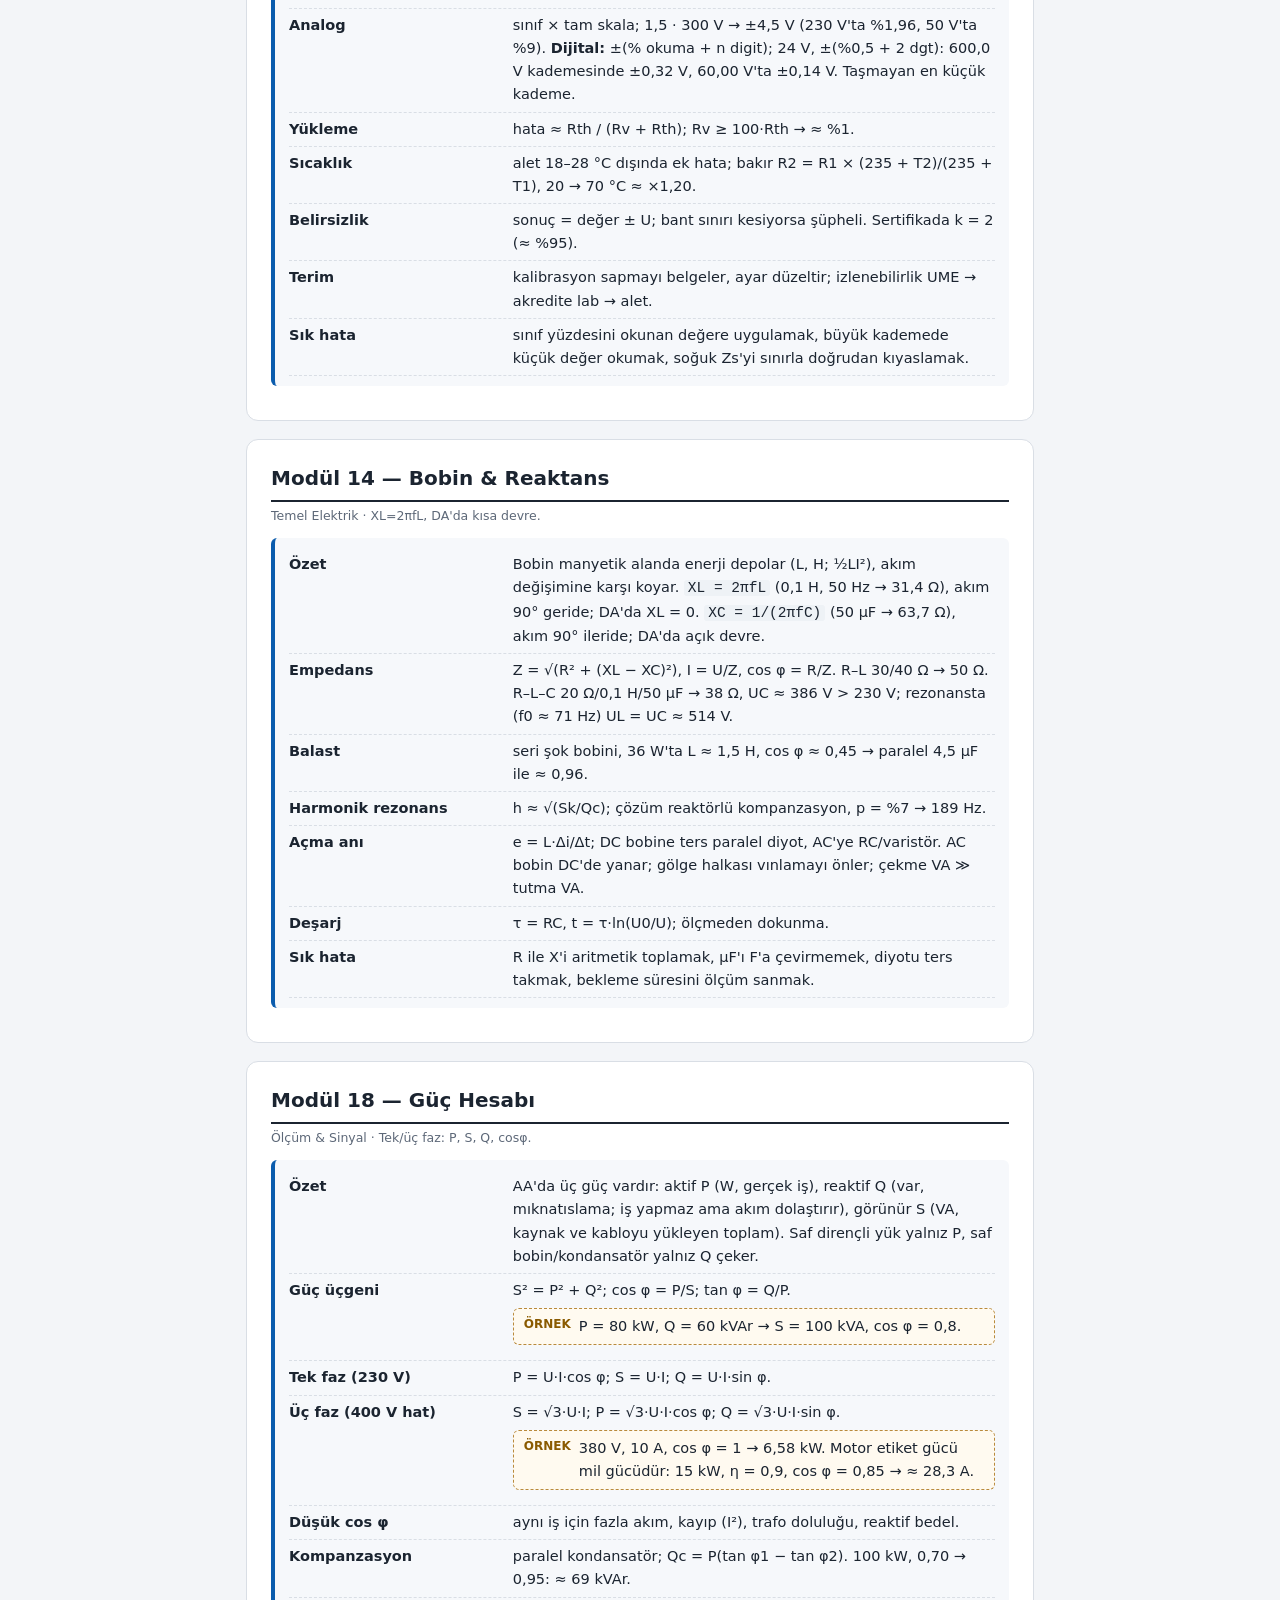
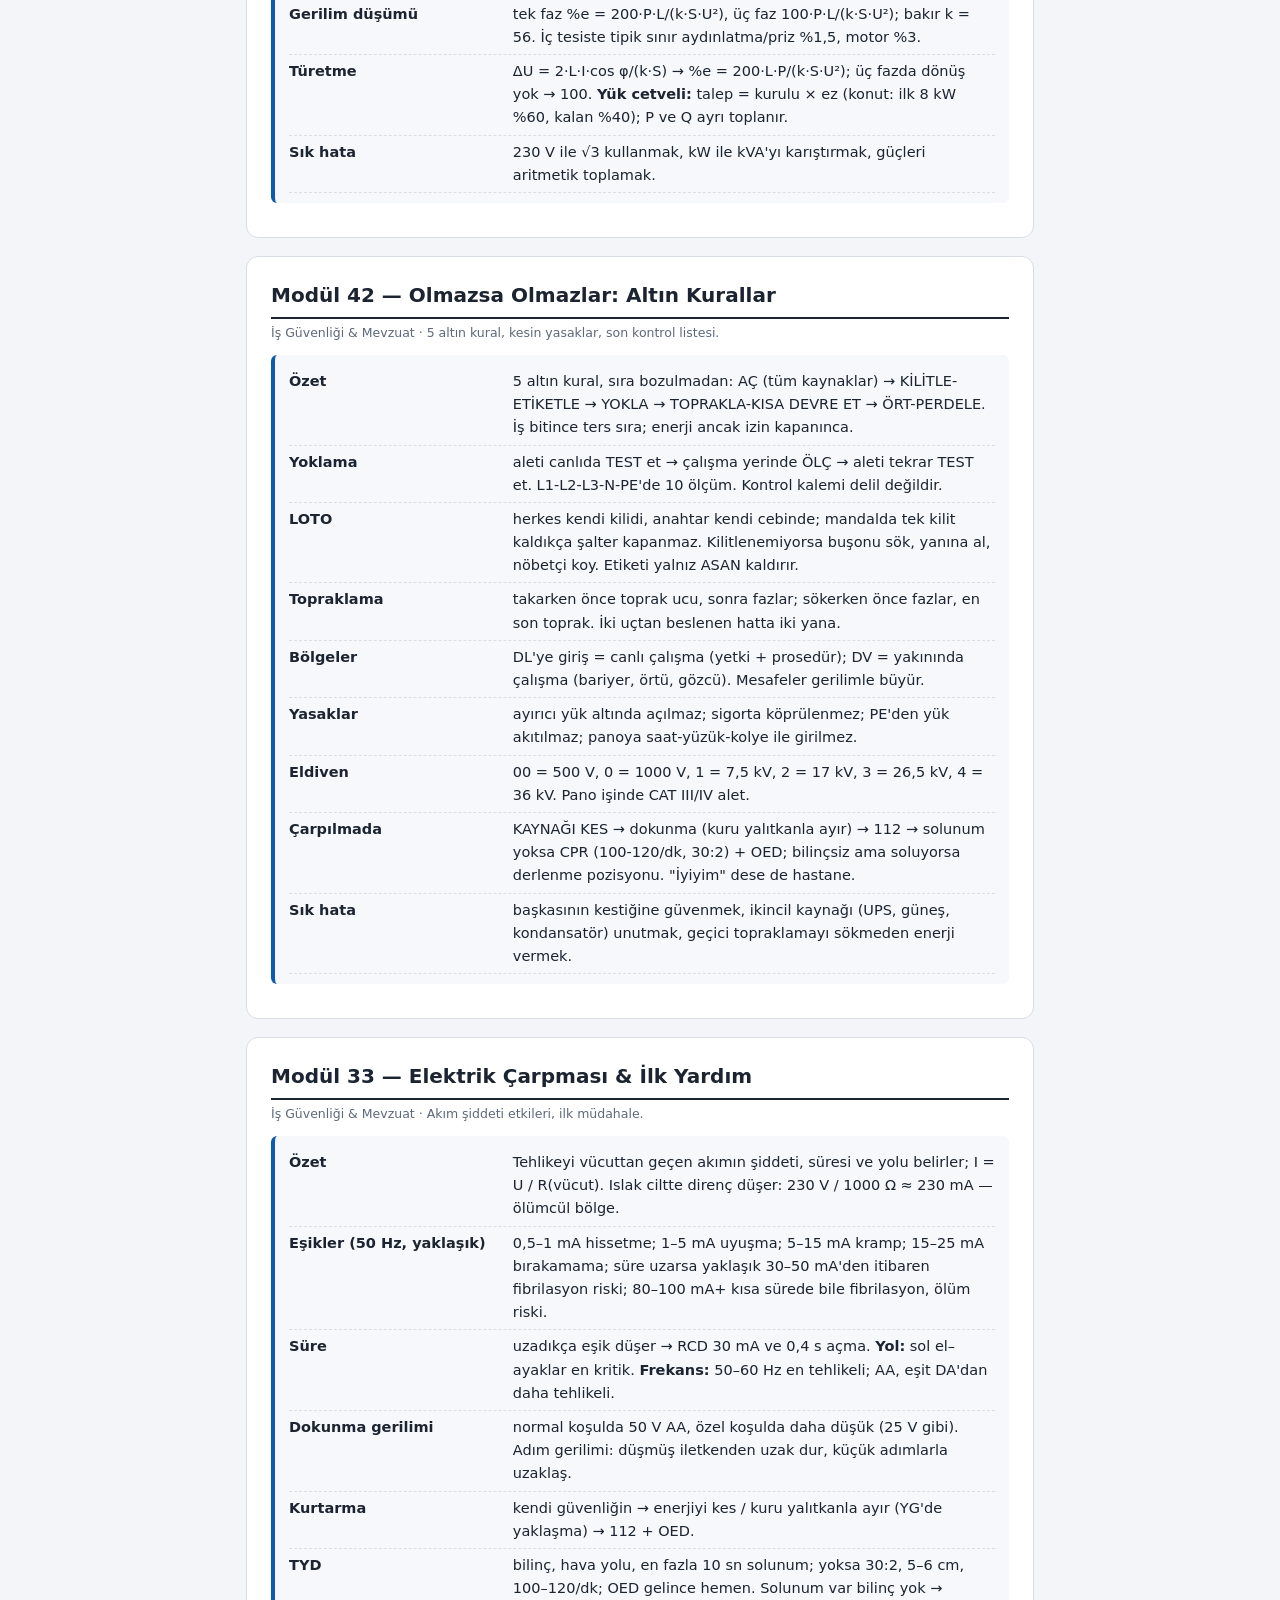
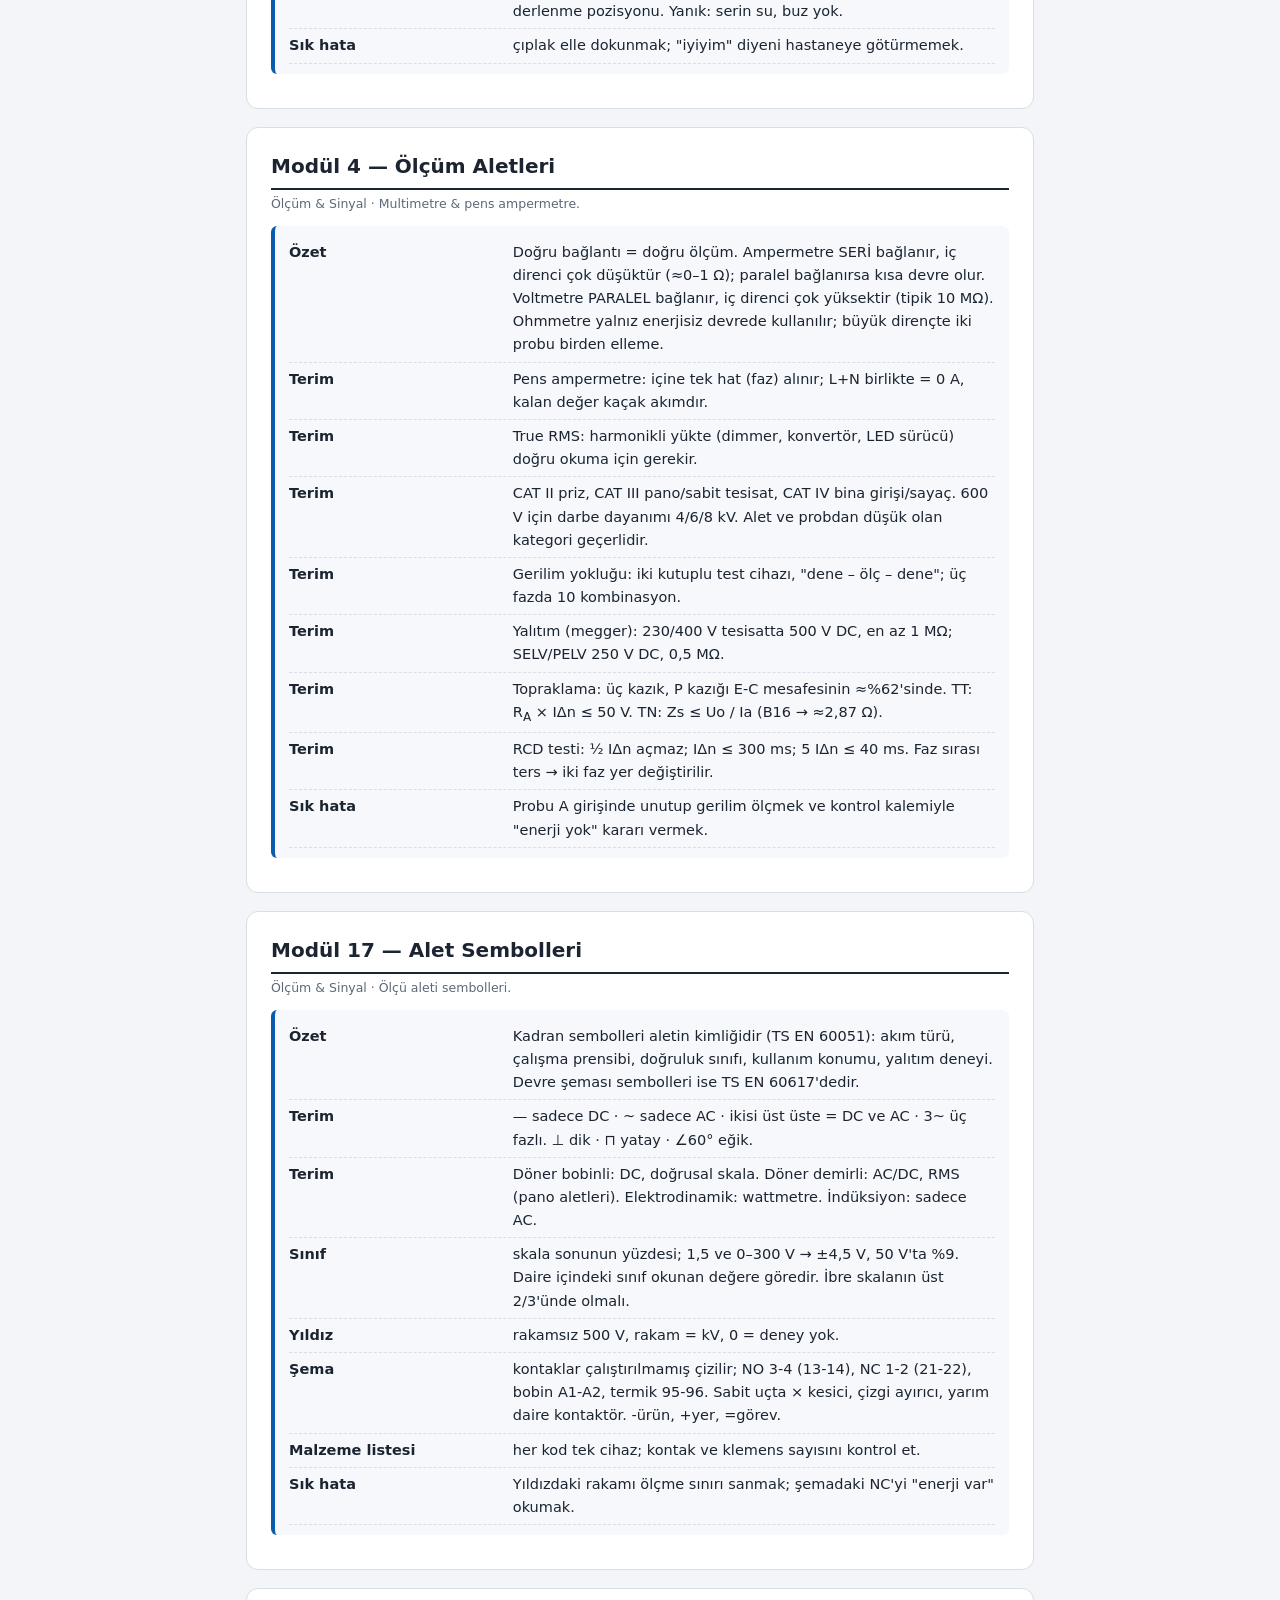
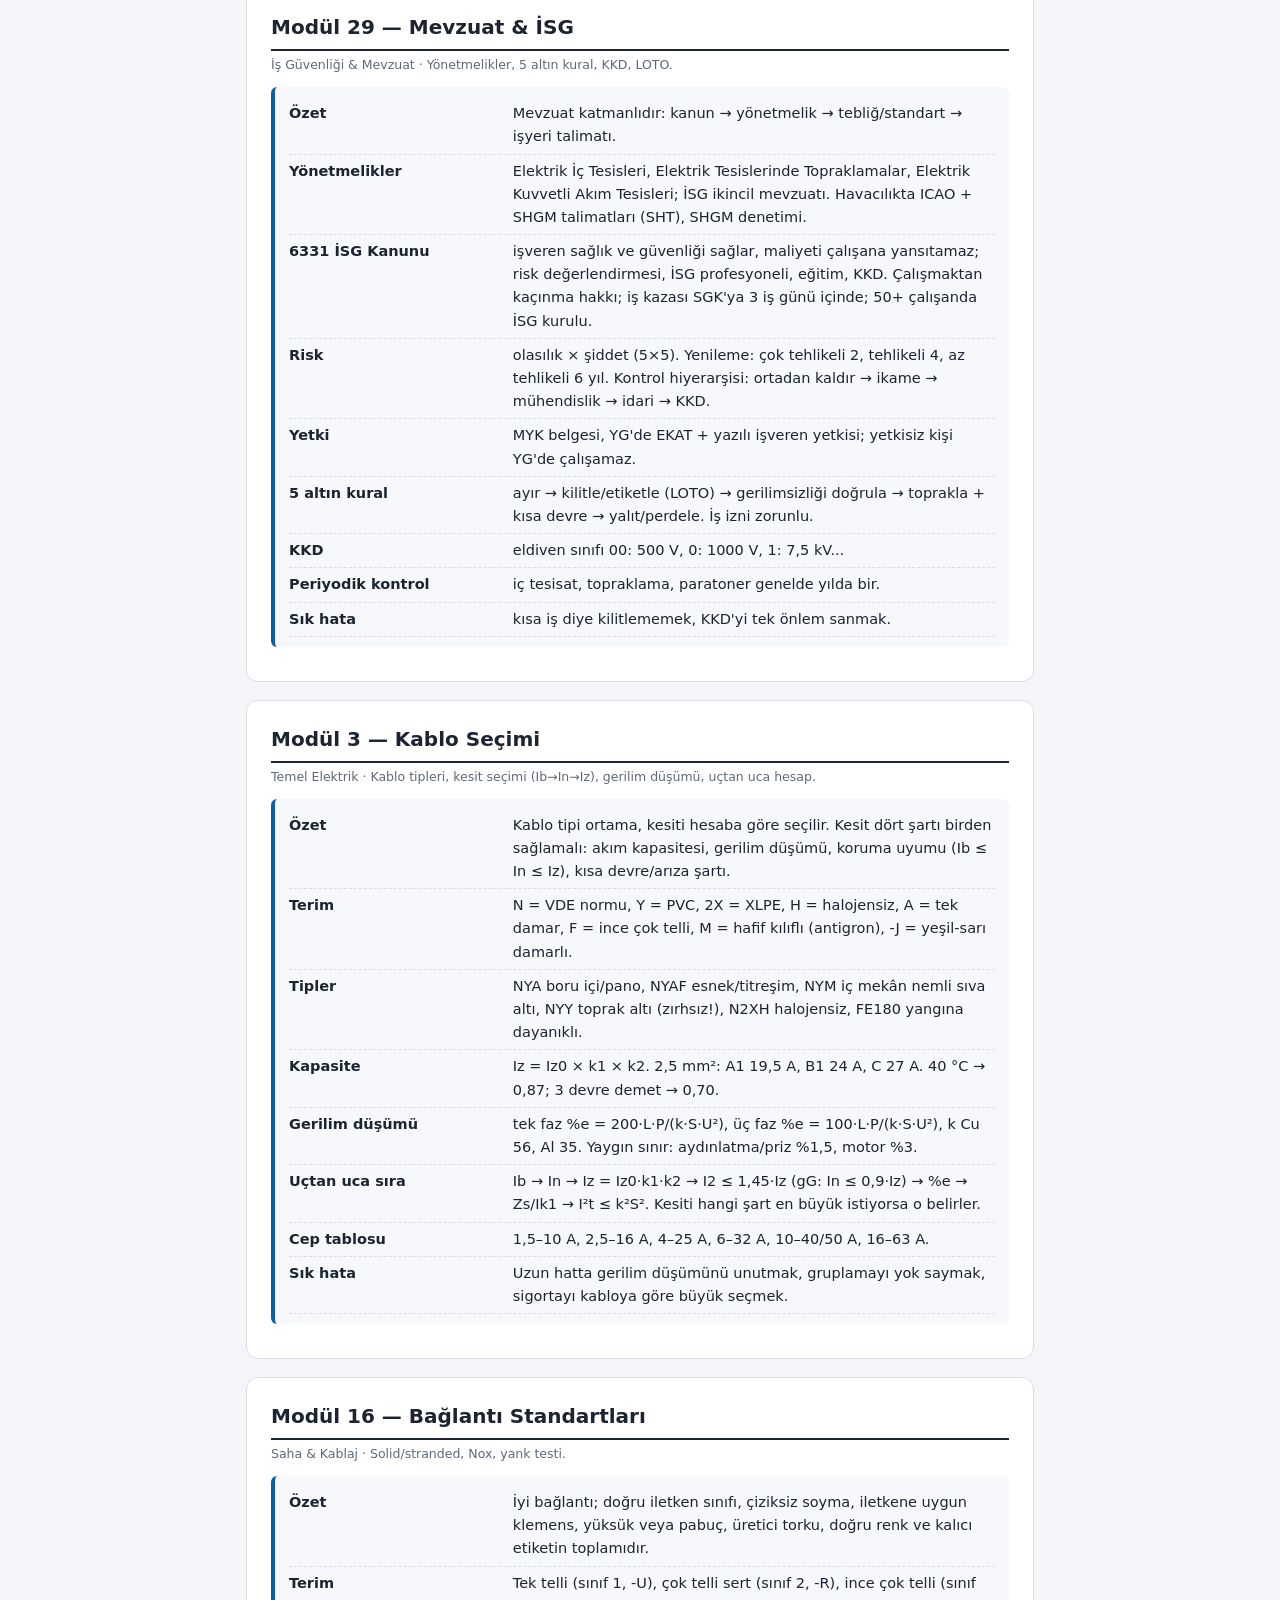
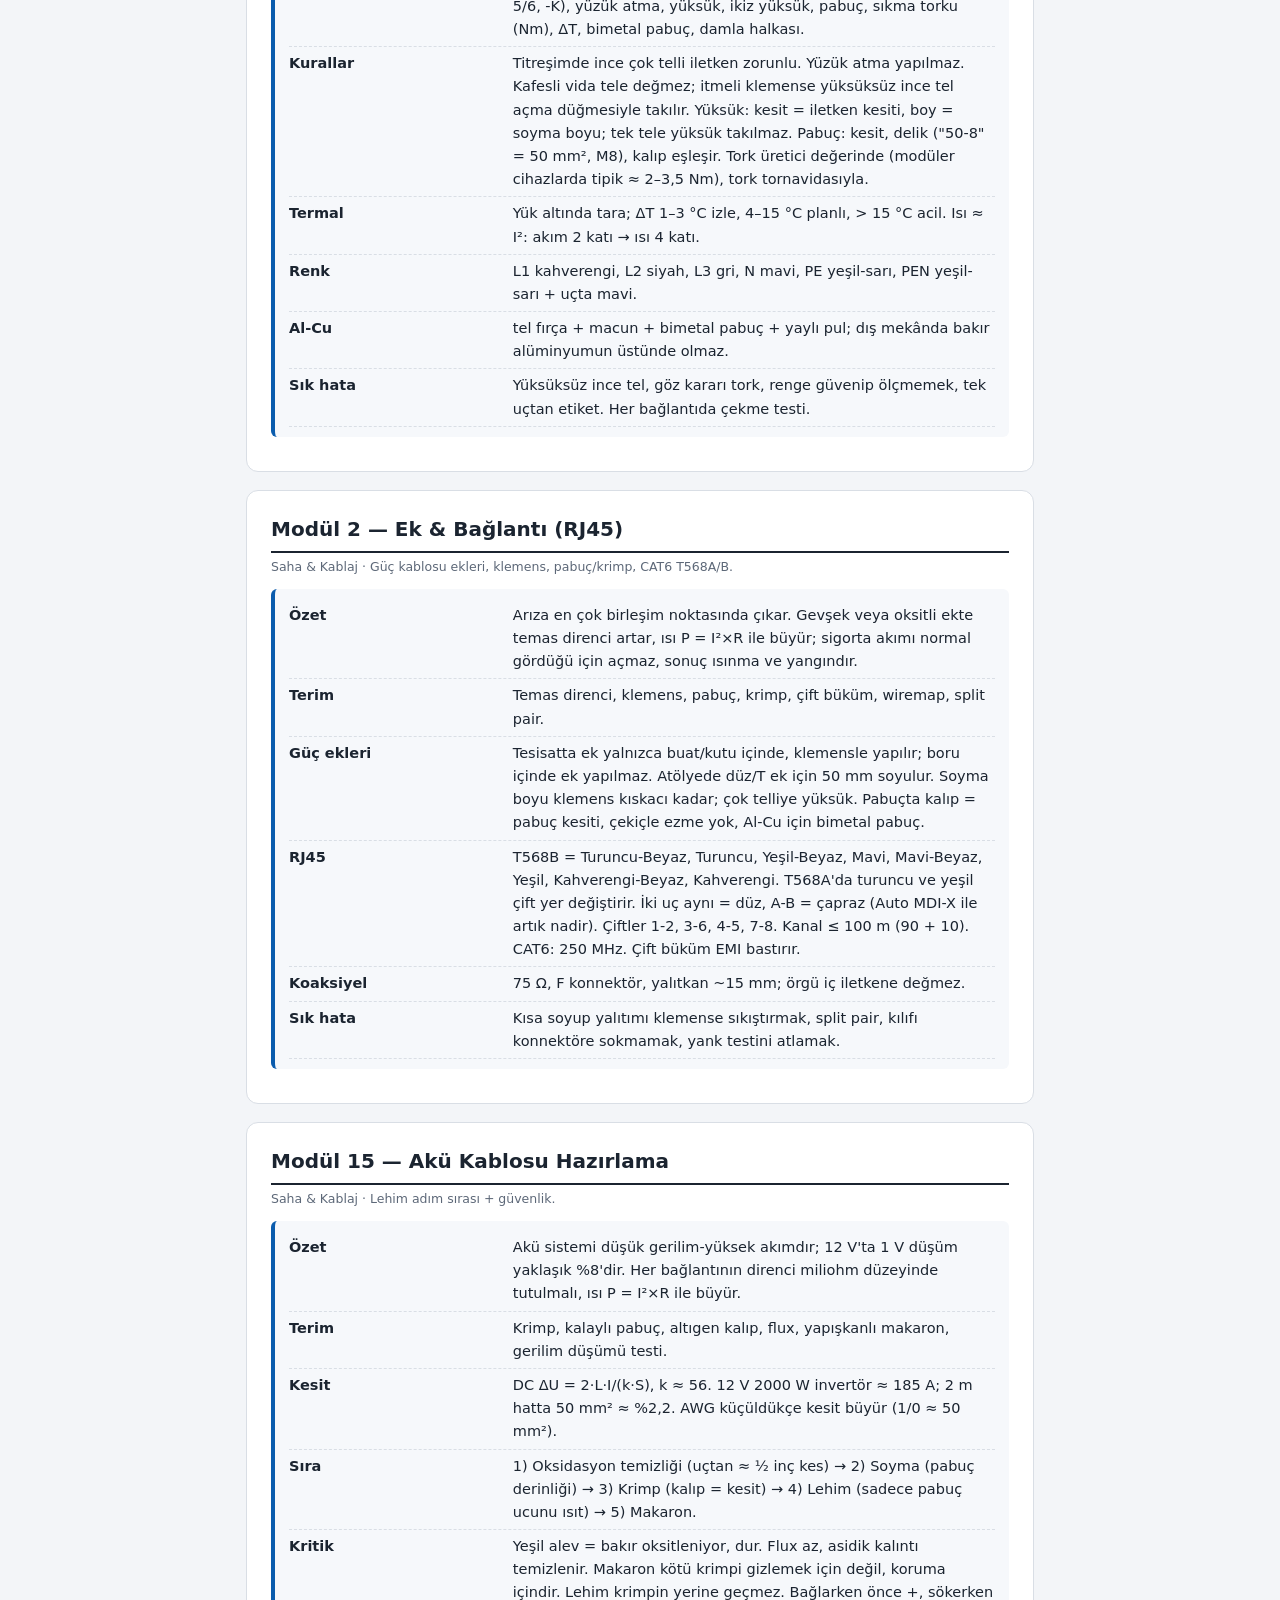
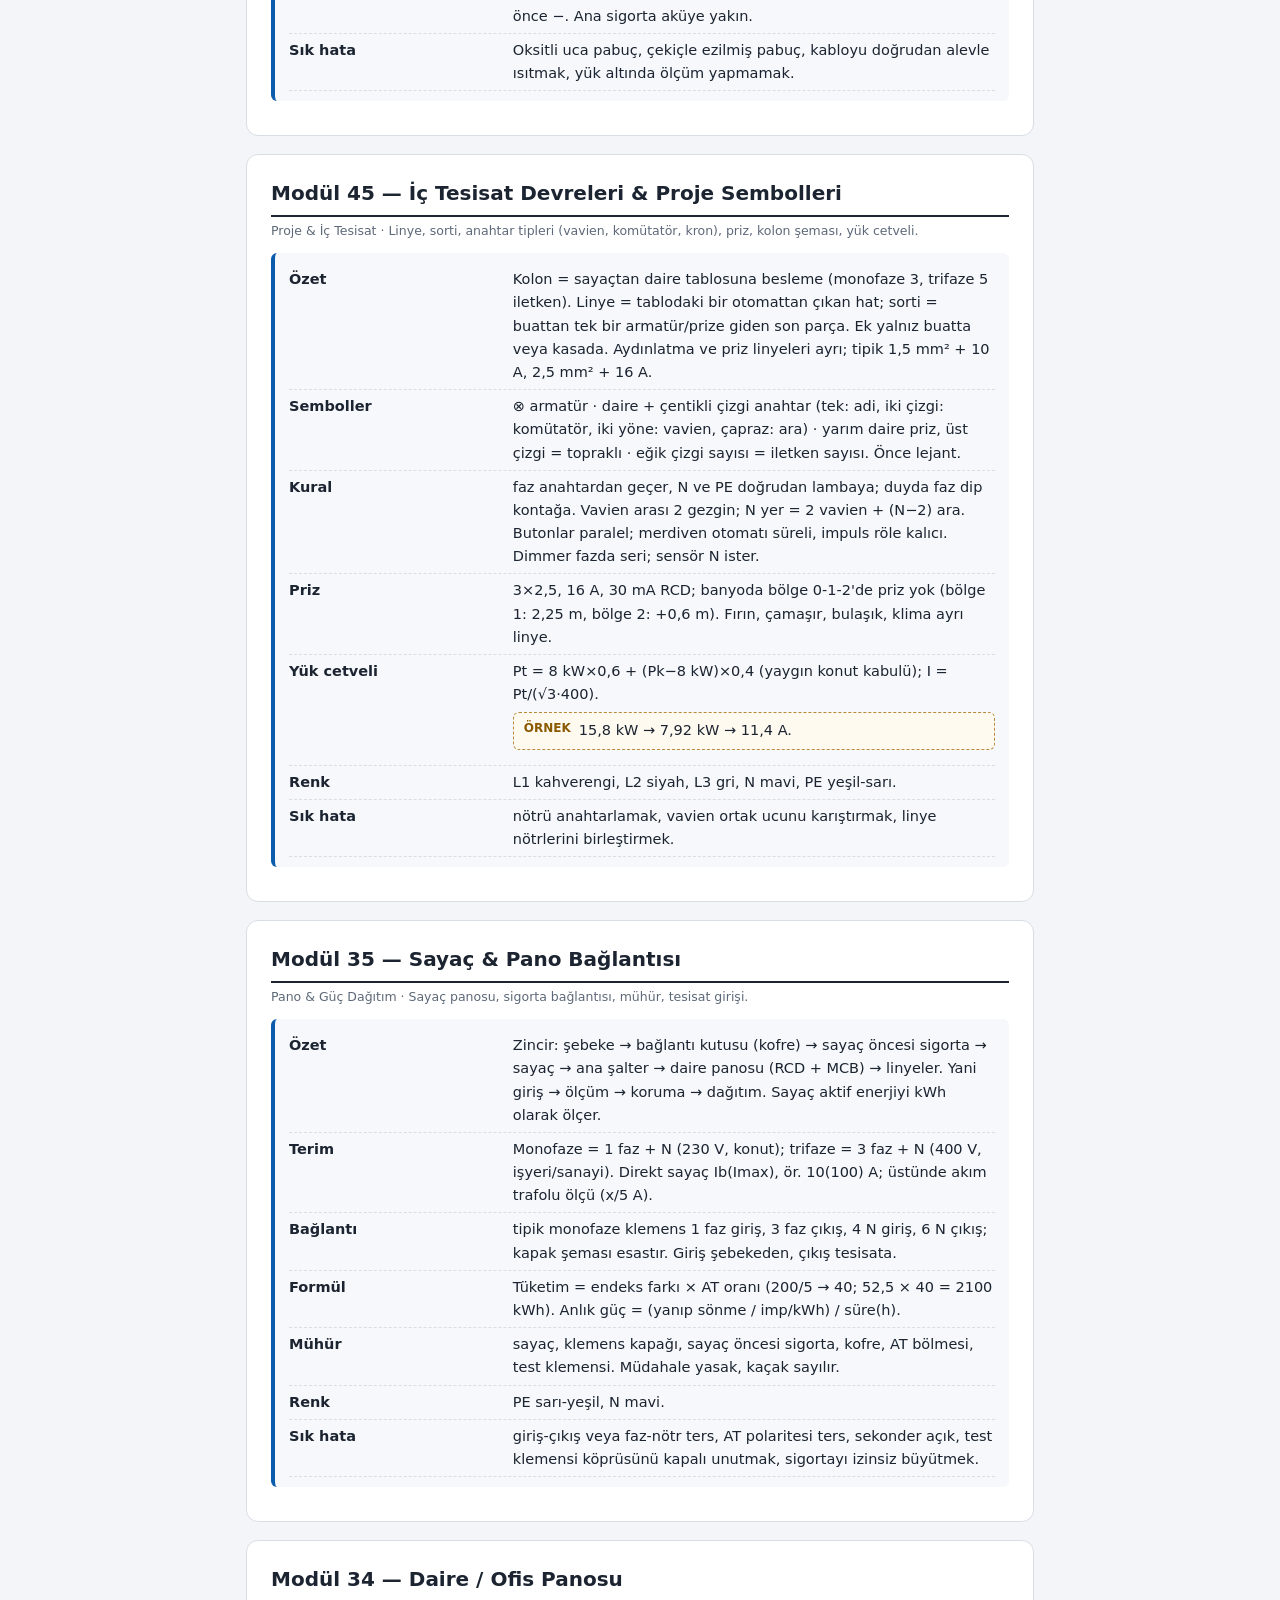
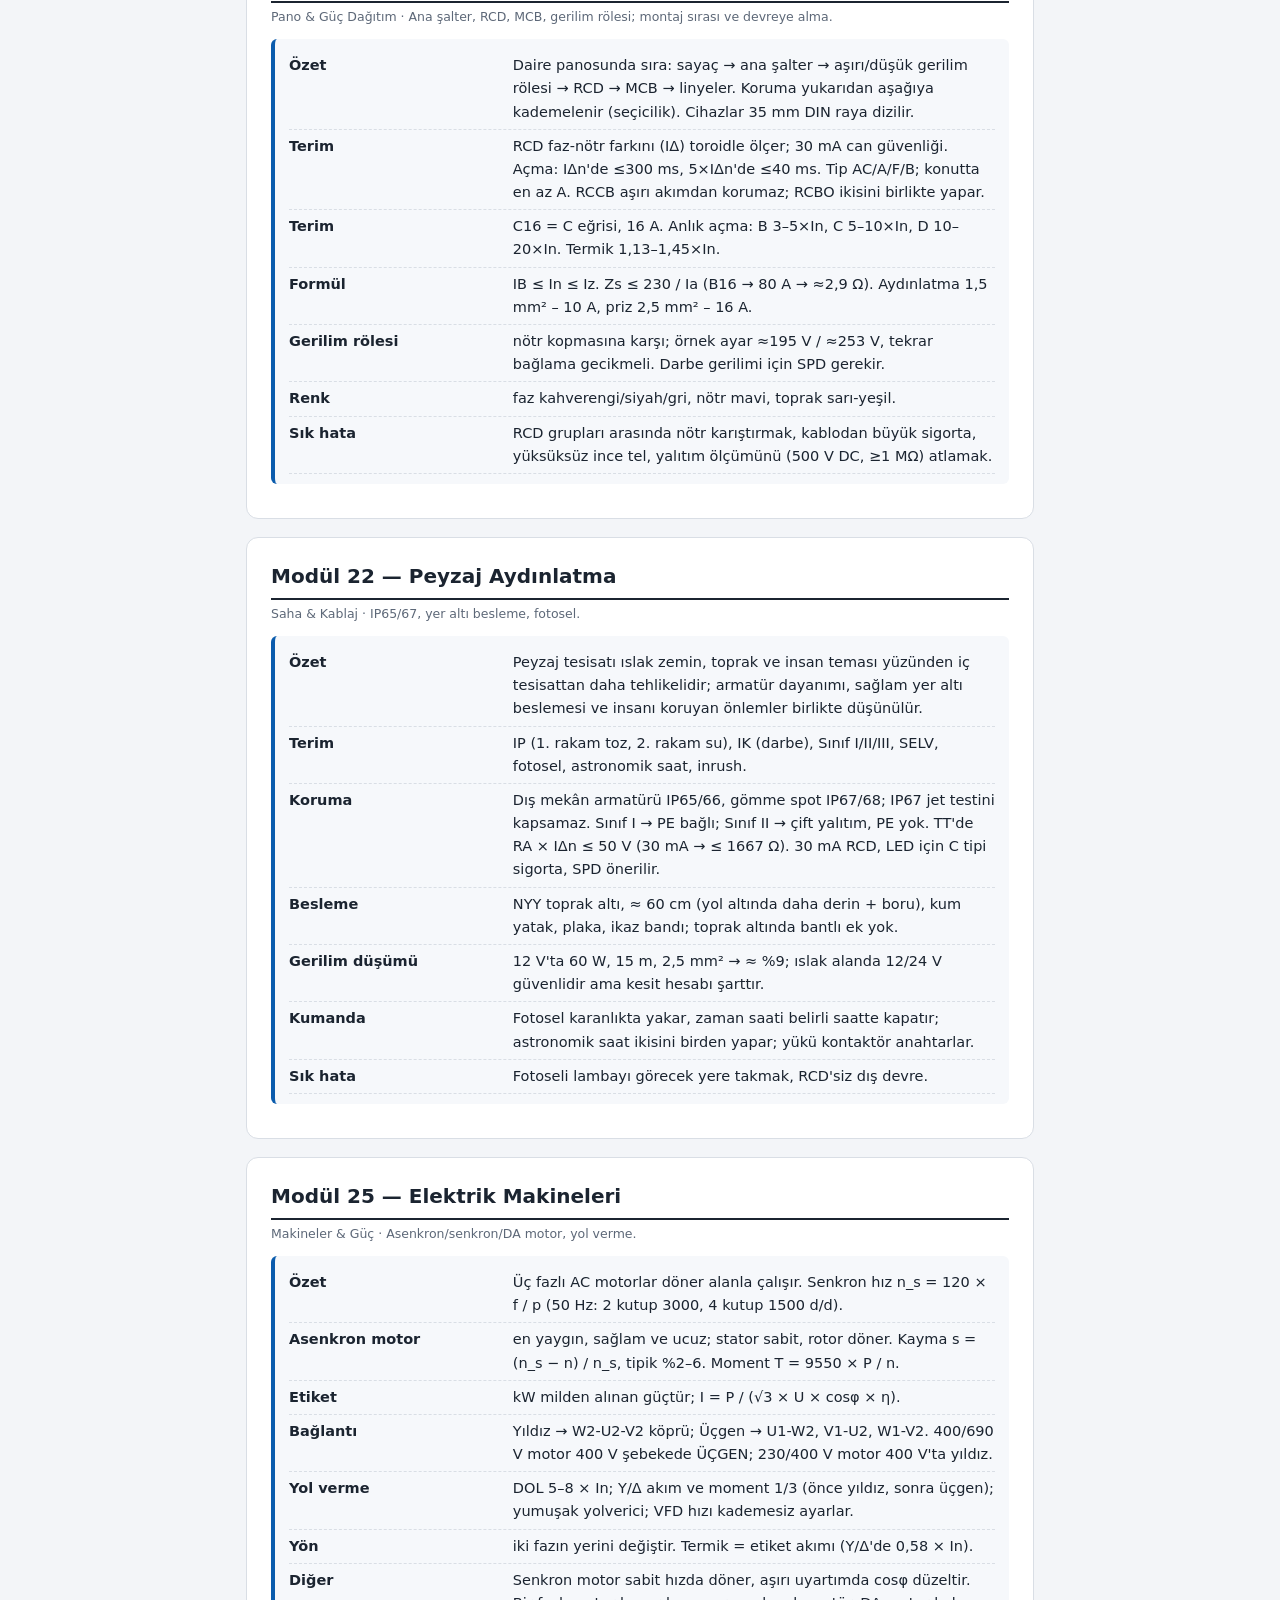
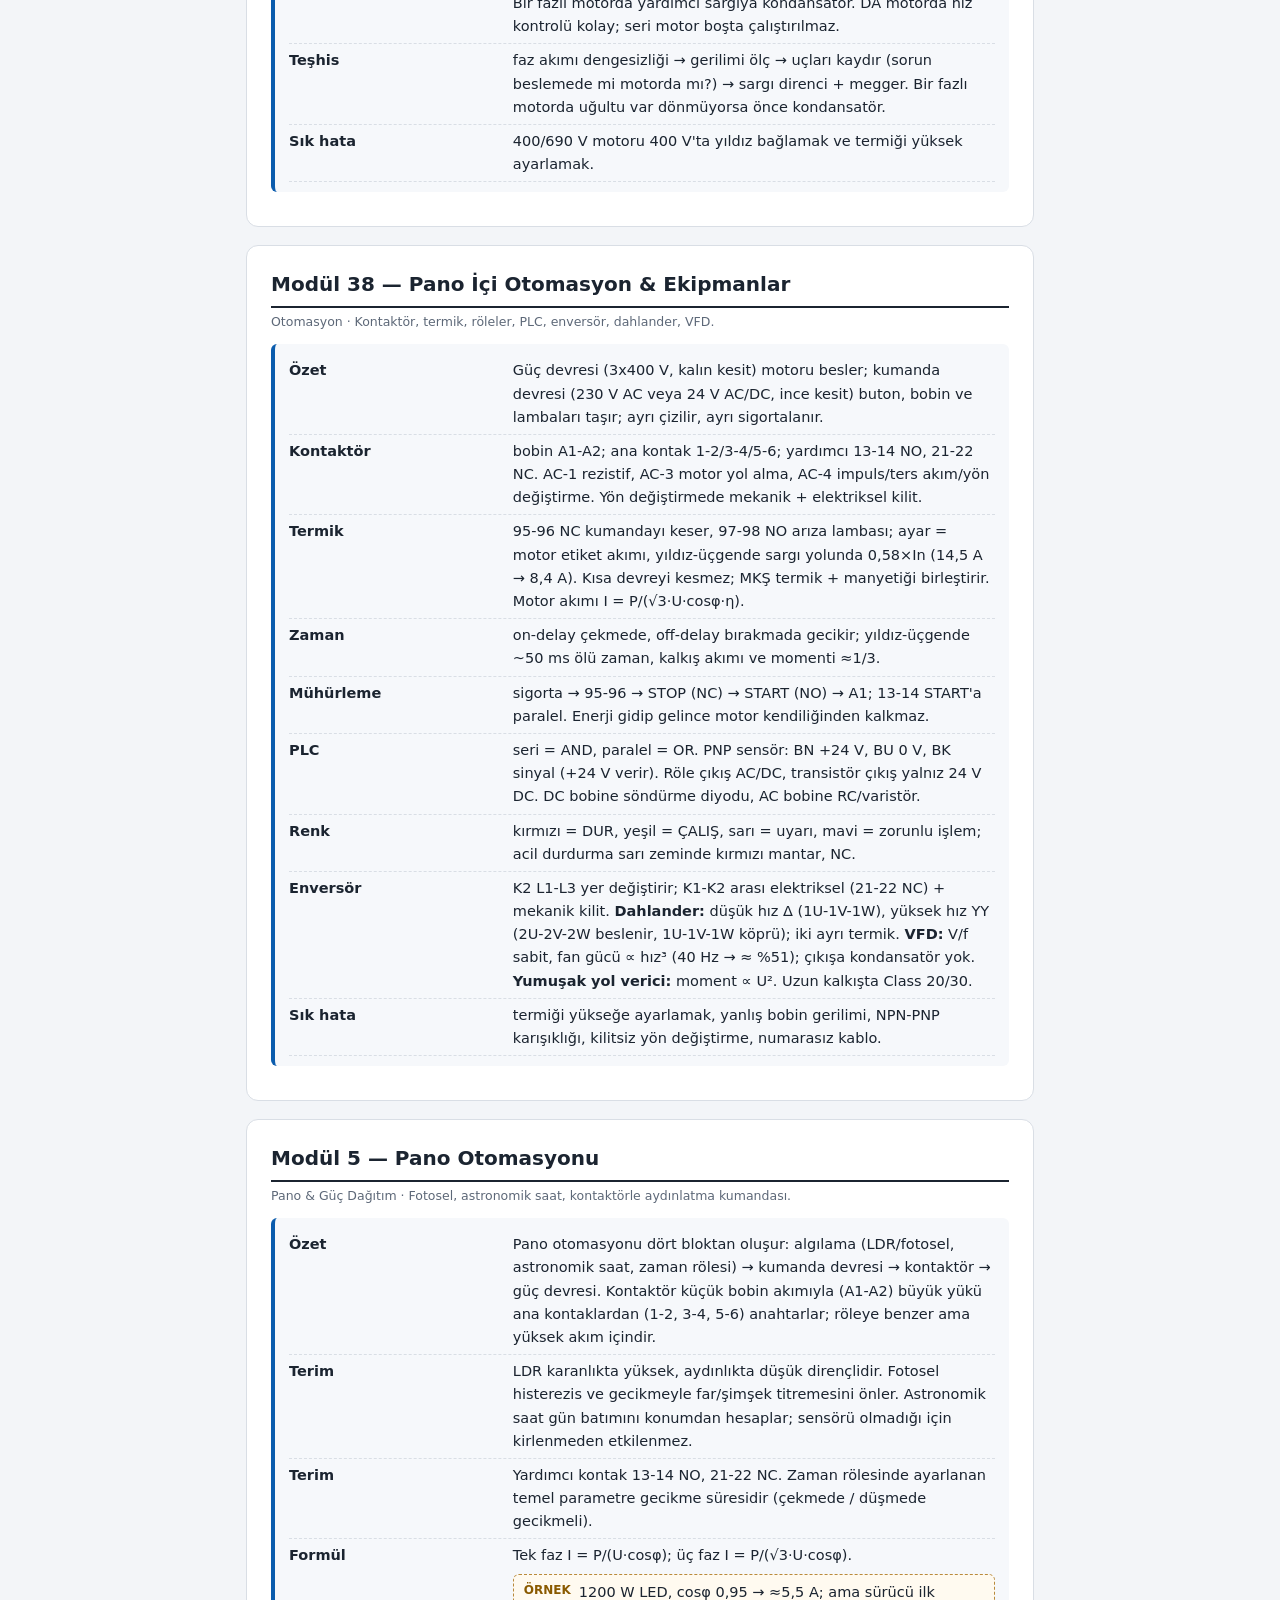
==== commit dfabdd88: "v15: denetim sonrası yeniden yapı — sade arayüz, tek sıra, açık şemalar, M45 - Bağımsız denetim (4 t" ====
--- a/foy.html
+++ b/foy.html
@@ -3,775 +3,190 @@
 <head>
 <meta charset="UTF-8">
 <meta name="viewport" content="width=device-width, initial-scale=1.0">
-<title>ELK MASTER — Elektrik Eğitim Föyü</title>
+<title>ELK MASTER — Baskı Föyü</title>
 <style>
-  :root{--ink:#1a2230;--soft:#5b6675;--line:#dfe4ea;--blue:#1d6fd6;--orange:#e08600;--green:#1f9d54;--red:#d23b2f;--purple:#7c4dff;--copper:#b5651d;--paper:#ffffff;--bg:#eef1f5}
+  :root{--ink:#1b2430;--soft:#5d6878;--line:#d9dee5;--acc:#0b5cad;--paper:#fff;--bg:#f3f5f8}
   *{box-sizing:border-box}
-  body{margin:0;background:var(--bg);color:var(--ink);font-family:"Segoe UI",system-ui,Arial,sans-serif;line-height:1.65;-webkit-font-smoothing:antialiased}
-  .wrap{max-width:880px;margin:0 auto;padding:0 18px 60px}
-  .cover{background:linear-gradient(135deg,#0e1b33,#143b6e 60%,#1d6fd6);color:#fff;border-radius:0 0 22px 22px;padding:44px 30px 34px;position:relative;overflow:hidden;box-shadow:0 14px 40px #0003}
-  .cover::after{content:"⚡";position:absolute;right:18px;top:-10px;font-size:150px;opacity:.10}
-  .cover .kic{font-size:42px}
-  .cover h1{margin:6px 0 4px;font-size:30px;letter-spacing:.5px}
-  .cover .sub{font-size:15px;opacity:.92}
-  .cover .meta{margin-top:16px;font-size:12.5px;opacity:.8}
-  .chipline{display:flex;gap:8px;flex-wrap:wrap;margin-top:16px}
-  .chip{background:#ffffff22;border:1px solid #ffffff35;padding:5px 11px;border-radius:20px;font-size:12px}
-  h2.sec{font-size:21px;margin:34px 0 4px;padding-left:14px;border-left:6px solid var(--blue);scroll-margin-top:14px}
-  h2.sec .n{color:var(--blue);font-weight:800;margin-right:8px}
-  h3{font-size:16px;margin:20px 0 6px;color:#21324a}
-  p{margin:8px 0}
-  .card{background:var(--paper);border:1px solid var(--line);border-radius:14px;padding:20px 22px;margin:14px 0;box-shadow:0 4px 16px #0b224708}
-  .fig{background:linear-gradient(180deg,#f7f9fc,#eef2f7);border:1px solid var(--line);border-radius:12px;padding:16px;margin:14px 0;text-align:center}
-  .fig svg{width:100%;height:auto;max-height:240px}
-  .fig figcaption{font-size:12px;color:var(--soft);margin-top:10px;font-style:italic}
-  table{width:100%;border-collapse:collapse;margin:12px 0;font-size:13.5px;overflow:hidden;border-radius:10px}
-  th,td{padding:9px 12px;text-align:left;border-bottom:1px solid var(--line)}
-  th{background:#1d6fd6;color:#fff;font-weight:700}
-  tr:nth-child(even) td{background:#f5f8fc}
-  .formula{background:#0e1b33;color:#eaf2ff;border-radius:10px;padding:14px 18px;margin:12px 0;font-size:16px;text-align:center;font-family:"Cambria Math",Georgia,serif;letter-spacing:.3px}
-  .formula b{color:#ffd27a}
-  .warn,.tip,.note{border-radius:10px;padding:12px 16px;margin:12px 0;font-size:13.5px;border-left:5px solid}
-  .warn{background:#fff3f2;border-color:var(--red)}
-  .tip{background:#eafaf0;border-color:var(--green)}
-  .note{background:#fff7e9;border-color:var(--orange)}
-  .warn b{color:var(--red)} .tip b{color:var(--green)} .note b{color:var(--orange)}
-  ul{margin:8px 0 8px 4px;padding-left:20px}
-  li{margin:4px 0}
-  .toc{background:var(--paper);border:1px solid var(--line);border-radius:14px;padding:18px 22px;margin:18px 0;columns:2;column-gap:30px}
-  .toc a{display:block;color:#21324a;text-decoration:none;font-size:13.5px;padding:4px 0;border-bottom:1px dashed var(--line);break-inside:avoid}
-  .toc a:hover{color:var(--blue)}
-  .toc a b{color:var(--blue);margin-right:6px}
-  .kbox{display:grid;grid-template-columns:repeat(auto-fit,minmax(140px,1fr));gap:10px;margin:12px 0}
-  .kbox .k{background:#f5f8fc;border:1px solid var(--line);border-radius:10px;padding:10px 12px}
-  .kbox .k b{display:block;font-size:18px;color:var(--blue)}
-  .kbox .k span{font-size:11.5px;color:var(--soft)}
-  footer{text-align:center;color:var(--soft);font-size:12px;padding:24px}
-  @media print{body{background:#fff}.cover{border-radius:0}.card,.fig{box-shadow:none;break-inside:avoid}.toc{columns:2}h2.sec{break-after:avoid}}
-  @media(max-width:620px){.toc{columns:1}}
+  body{margin:0;background:var(--bg);color:var(--ink);font-family:"Segoe UI",system-ui,Arial,sans-serif;font-size:14.5px;line-height:1.6}
+  .bar{position:sticky;top:0;z-index:5;background:#fff;border-bottom:1px solid var(--line);padding:10px 16px;display:flex;flex-wrap:wrap;gap:10px;align-items:center}
+  .bar b{font-size:15px;margin-right:6px}
+  .bar select,.bar button,.bar label{font:inherit;font-size:13.5px}
+  .bar select{padding:6px 8px;border:1px solid var(--line);border-radius:8px;max-width:260px}
+  .bar button{padding:7px 14px;border:0;border-radius:8px;background:var(--acc);color:#fff;font-weight:700;cursor:pointer}
+  .bar button.ghost{background:#e9eef4;color:var(--ink)}
+  .bar label{display:flex;gap:5px;align-items:center;color:var(--soft)}
+  .page{max-width:820px;margin:18px auto;padding:0 16px 60px}
+  .kapak{background:#fff;border:1px solid var(--line);border-radius:12px;padding:28px 26px;margin-bottom:18px}
+  .kapak h1{margin:0 0 4px;font-size:26px}
+  .kapak .s{color:var(--soft)}
+  .kapak ol{columns:2;column-gap:28px;margin:14px 0 0;padding-left:22px;font-size:13px}
+  .mod{background:var(--paper);border:1px solid var(--line);border-radius:12px;padding:22px 24px;margin:0 0 18px}
+  .mod h2{margin:0;font-size:20px;border-bottom:2px solid var(--ink);padding-bottom:6px}
+  .mod .kat{color:var(--soft);font-size:12.5px;margin:4px 0 12px}
+  .mod h3{font-size:15.5px;margin:18px 0 6px;color:#0f2c4d}
+  .ozet{background:#f6f8fb;border-left:4px solid var(--acc);padding:10px 14px;border-radius:6px;margin:8px 0 12px}
+  .mod table{border-collapse:collapse;width:100%;font-size:12.5px;margin:8px 0}
+  .mod th,.mod td{border:1px solid var(--line);padding:5px 7px;text-align:left;vertical-align:top}
+  .mod th{background:#eef2f6}
+  .sema{border:1px solid var(--line);border-radius:8px;margin:10px 0;padding:8px;break-inside:avoid;page-break-inside:avoid}
+  .sema .sb{font-size:12.5px;font-weight:700;margin:0 0 6px;color:#0f2c4d}
+  .sema svg{width:100%;height:auto;display:block;}
+  .semalar{display:grid;grid-template-columns:1fr 1fr;gap:10px}
+  .semalar .sema{margin:0}
+  .ornek{border:1px dashed #b98a3c;background:#fffaf0;padding:6px 10px;border-radius:6px;margin:6px 0}
+  .muted{color:var(--soft)}
+  .secbox{margin:0 0 6px}
+  .sechead{font-size:15.5px;margin:18px 0 8px;padding-bottom:4px;border-bottom:1.5px solid var(--ink);display:flex;gap:8px}
+  .secno{color:var(--acc);font-weight:800}
+  .para{margin:0 0 8px}
+  .defrow{display:grid;grid-template-columns:30% 1fr;gap:2px 12px;padding:5px 0;border-bottom:1px dashed var(--line);break-inside:avoid}
+  .defterm{font-weight:700}
+  .bulcard{margin:4px 0 10px;padding-left:20px}
+  .exline{display:flex;gap:8px;border:1px dashed #b98a3c;background:#fffaf0;padding:6px 10px;border-radius:6px;margin:6px 0 10px;break-inside:avoid}
+  .ex-ic{font-size:9pt;font-weight:800;color:#8a5a00}
+  .alertbox{border-left:3px solid #a15c00;padding:6px 10px;margin:8px 0;background:#fff7ea;break-inside:avoid}
+  .alertbox.ab-danger{border-color:#b3261e;background:#fdf0ef}
+  .alertbox.ab-tip{border-color:#1e7b3c;background:#eef7f0}
+  .alertbox.ab-field{border-color:#0b5cad;background:#eef4fb}
+  .tblwrap{margin:8px 0}
+  .figwrap{border:1px solid var(--line);border-radius:8px;margin:10px 0;padding:6px;break-inside:avoid}
+  .fighead{font-size:12.5px;font-weight:700;margin:0 0 6px;color:#0f2c4d}
+  .figwrap figure{margin:0}
+  .figwrap svg{width:100%;height:auto;display:block;max-width:150mm;margin:0 auto}
+  .fml{font-family:Consolas,monospace;background:#eef2f6;padding:0 4px;border-radius:3px}
+  .toparla{border:1.5px solid var(--ink);border-radius:8px;padding:10px 14px;margin:14px 0 0;break-inside:avoid}
+  .toparla-h{font-weight:800;font-size:11px;letter-spacing:.8px;text-transform:uppercase;margin-bottom:4px}
+  @media (max-width:640px){.semalar{grid-template-columns:1fr}.kapak ol{columns:1}}
+  @media print{
+    @page{size:A4;margin:14mm 12mm 16mm;@bottom-center{content:"ELK MASTER · " counter(page);font-size:8pt;color:#666}}
+    body{background:#fff;font-size:10.5pt;line-height:1.45}
+    .bar{display:none}
+    .page{max-width:none;margin:0;padding:0}
+    .kapak,.mod{border:0;padding:0;margin:0;border-radius:0}
+    .kapak{page-break-after:always}
+    .mod{break-inside:auto;margin-bottom:8mm;padding-top:4mm;border-top:1.5pt solid #222}
+    body.tam .mod{page-break-before:always;border-top:0}
+    .mod h2,.mod .kat{break-after:avoid}
+    .sema{break-inside:avoid}
+    .ozet{background:#fff;border:1px solid #999;border-left:4px solid #333}
+    .mod h3{page-break-after:avoid}
+    a{color:inherit;text-decoration:none}
+    .semalar{grid-template-columns:1fr}
+    .sema svg{max-width:140mm;margin:0 auto}
+  }
 </style>
 </head>
 <body>
-<div class="cover">
-  <div class="kic">⚡</div>
-  <h1>ELEKTRİK EĞİTİM FÖYÜ</h1>
-  <div class="sub">Temel Elektrik · Ölçme · Makineler · Koruma · Elektronik · İş Güvenliği · MYK</div>
-  <div class="chipline">
-    <span class="chip">9 Bölüm</span><span class="chip">Görsel şemalar</span><span class="chip">Formüller & tablolar</span><span class="chip">Sınav odaklı</span>
-  </div>
-  <div class="meta">ELK MASTER Akademisi · Saha + Teori entegre çalışma fasikülü · Yüklenen kaynaklardan sentezlenmiştir.</div>
+<div class="bar">
+  <b>Baskı Föyü</b>
+  <select id="modSec" onchange="ciz()"></select>
+  <select id="tur" onchange="ciz()">
+    <option value="ozet">Özet + şemalar (kısa)</option>
+    <option value="tam">Tam teori (uzun)</option>
+    <option value="yalnizozet">Sadece özet</option>
+  </select>
+  <button class="ghost" onclick="window.print()">Yazdır / PDF</button>
+  <a href="index.html" class="muted" style="margin-left:auto;font-size:13px">← Uygulamaya dön</a>
 </div>
-<div class="wrap">
+<div class="page" id="out"></div>
 
-<div class="toc">
-  <a href="#s1"><b>1.</b> Elektriğin Temelleri</a>
-  <a href="#s2"><b>2.</b> Ölçme Tekniği ve Hata</a>
-  <a href="#s3"><b>3.</b> İletkenler, Kablolar ve Bağlantı</a>
-  <a href="#s4"><b>4.</b> Alternatif Akım, Güç ve Kompanzasyon</a>
-  <a href="#s5"><b>5.</b> Elektrik Makineleri (Trafo & Motor)</a>
-  <a href="#s6"><b>6.</b> Topraklama, Koruma ve Pano</a>
-  <a href="#s6b"><b>7.</b> Pano İçi Ekipmanlar ve Tasarım</a>
-  <a href="#s7b"><b>8.</b> Veri Merkezi (Datacenter) Rack</a>
-  <a href="#s7"><b>9.</b> Elektronik (Diyot · Doğrultucu · Transistör)</a>
-  <a href="#s8"><b>10.</b> İş Güvenliği ve Elektrik Çarpması</a>
-  <a href="#s9"><b>11.</b> MYK Mesleki Yeterlilik Rehberi</a>
-  <a href="#s12"><b>12.</b> Saha Uygulama Rehberi (Bağlama · Tek Hat · Arıza · Ölçüm)</a>
-  <a href="#s13"><b>13.</b> Güç → Akım → Kablo Kesiti → Koruma</a>
-  <a href="#s14"><b>14.</b> Yıldız-Üçgen Bağlantı</a>
-</div>
+<script>var ELK_ICERIK={};</script>
+<script src="js/veri.js"></script>
+<script src="js/elk.js"></script>
+<script src="icerik/m01.js"></script>
+<script src="icerik/m02.js"></script>
+<script src="icerik/m03.js"></script>
+<script src="icerik/m04.js"></script>
+<script src="icerik/m05.js"></script>
+<script src="icerik/m06.js"></script>
+<script src="icerik/m07.js"></script>
+<script src="icerik/m08.js"></script>
+<script src="icerik/m09.js"></script>
+<script src="icerik/m10.js"></script>
+<script src="icerik/m11.js"></script>
+<script src="icerik/m12.js"></script>
+<script src="icerik/m13.js"></script>
+<script src="icerik/m14.js"></script>
+<script src="icerik/m15.js"></script>
+<script src="icerik/m16.js"></script>
+<script src="icerik/m17.js"></script>
+<script src="icerik/m18.js"></script>
+<script src="icerik/m19.js"></script>
+<script src="icerik/m20.js"></script>
+<script src="icerik/m21.js"></script>
+<script src="icerik/m22.js"></script>
+<script src="icerik/m23.js"></script>
+<script src="icerik/m24.js"></script>
+<script src="icerik/m25.js"></script>
+<script src="icerik/m26.js"></script>
+<script src="icerik/m27.js"></script>
+<script src="icerik/m28.js"></script>
+<script src="icerik/m29.js"></script>
+<script src="icerik/m30.js"></script>
+<script src="icerik/m31.js"></script>
+<script src="icerik/m32.js"></script>
+<script src="icerik/m33.js"></script>
+<script src="icerik/m34.js"></script>
+<script src="icerik/m35.js"></script>
+<script src="icerik/m36.js"></script>
+<script src="icerik/m37.js"></script>
+<script src="icerik/m38.js"></script>
+<script src="icerik/m39.js"></script>
+<script src="icerik/m40.js"></script>
+<script src="icerik/m41.js"></script>
+<script src="icerik/m42.js"></script>
+<script src="icerik/m43.js"></script>
+<script src="icerik/m44.js"></script>
+<script src="icerik/m45.js"></script>
+<script>
+(function(){ for(var k in ELK_ICERIK){ var c=ELK_ICERIK[k]; if(c.teori) TEORI[+k]=c.teori.replace(/🔎\s*/g,''); if(c.ozet) FOY[+k]=c.ozet; } })();
 
-<!-- ===== 1 ===== -->
-<h2 class="sec" id="s1"><span class="n">1</span>Elektriğin Temelleri</h2>
-<div class="card">
-<p>Madde atomlardan oluşur. Atomun merkezinde <b>pozitif yüklü protonlar</b> ve yüksüz nötronlardan oluşan çekirdek, çevresinde ise <b>negatif yüklü elektronlar</b> bulunur. İletken bir maddede son yörüngedeki <b>serbest elektronların</b> yönlü hareketi <b>elektrik akımını</b> oluşturur.</p>
+/* Program sırasına göre modüller (Saha Programı aşamaları), kalanlar sona */
+function sirali(){
+  var ids=[]; (typeof PROGRAM!=='undefined'?PROGRAM:[]).forEach(function(a){a.mods.forEach(function(i){ if(ids.indexOf(i)<0 && MODS.some(function(m){return m.id===i;})) ids.push(i); });});
+  MODS.forEach(function(m){ if(ids.indexOf(m.id)<0) ids.push(m.id); });
+  return ids.map(function(i){return MODS.find(function(m){return m.id===i;});});
+}
+function temizBaslik(s){ return s.replace(/<[^>]*>/g,'').replace(/^\s*(🔹\s*)?\d+\s*[).]\s*/,'').trim(); }
 
-<div class="fig"><svg viewBox="0 0 420 180">
-  <circle cx="120" cy="90" r="22" fill="#ffe3b0" stroke="#e08600" stroke-width="2"/>
-  <text x="120" y="95" text-anchor="middle" font-size="12" fill="#8a5a00" font-weight="700">+ çekirdek</text>
-  <ellipse cx="120" cy="90" rx="70" ry="40" fill="none" stroke="#9fb0c6" stroke-width="1.5"/>
-  <ellipse cx="120" cy="90" rx="95" ry="62" fill="none" stroke="#9fb0c6" stroke-width="1.5"/>
-  <circle cx="190" cy="90" r="7" fill="#1d6fd6"/><circle cx="120" cy="28" r="7" fill="#1d6fd6"/><circle cx="55" cy="118" r="7" fill="#1d6fd6"/>
-  <text x="205" y="94" font-size="11" fill="#1d6fd6">e⁻</text>
-  <line x1="250" y1="90" x2="390" y2="90" stroke="#b5651d" stroke-width="8" stroke-linecap="round"/>
-  <polygon points="360,90 348,84 348,96" fill="#fff"/>
-  <text x="250" y="74" font-size="12" fill="#444">İletken (bakır)</text>
-  <text x="285" y="118" font-size="12" fill="#1f9d54" font-weight="700">akım yönü →</text>
-</svg><figcaption>Atom yapısı ve iletkende serbest elektron hareketi</figcaption></div>
-
-<h3>Temel büyüklükler ve Ohm Yasası</h3>
-<p>Üç temel büyüklük: <b>Akım (I, Amper)</b>, <b>Gerilim (V, Volt)</b> ve <b>Direnç (R, Ohm)</b>. Aralarındaki ilişki Ohm Yasası ile verilir:</p>
-<div class="formula"><b>V = I · R</b> &nbsp;→&nbsp; I = V / R &nbsp;·&nbsp; R = V / I</div>
-<div class="kbox">
-  <div class="k"><b>Amper (A)</b><span>Akım birimi</span></div>
-  <div class="k"><b>Volt (V)</b><span>Gerilim birimi</span></div>
-  <div class="k"><b>Ohm (Ω)</b><span>Direnç birimi</span></div>
-  <div class="k"><b>Watt (W)</b><span>Güç birimi</span></div>
-</div>
-
-<h3>Güç ve devre tipleri</h3>
-<p>Elektriksel güç, birim zamanda harcanan enerjidir:</p>
-<div class="formula">P = V · I = I²·R = V²/R &nbsp; <span style="opacity:.7">(Watt)</span></div>
-<table>
-  <tr><th>Özellik</th><th>Seri Devre</th><th>Paralel Devre</th></tr>
-  <tr><td>Akım</td><td>Her yerde <b>aynı</b></td><td>Kollara bölünür</td></tr>
-  <tr><td>Gerilim</td><td>Elemanlara bölünür</td><td>Her kolda <b>aynı</b></td></tr>
-  <tr><td>Bir eleman arızalanırsa</td><td>Devre tümüyle açılır</td><td>Diğerleri çalışır</td></tr>
-</table>
-<div class="tip"><b>İpucu:</b> Ev tesisatı paraleldir; her cihaz aynı 230 V'u görür ve biri bozulunca diğerleri etkilenmez. Bu yüzden bir lamba patlasa diğerleri yanmaya devam eder.</div>
-<div class="note"><b>Akım türleri:</b> <b>Doğru Akım (DA)</b> zamanla yön/şiddet değiştirmez (pil, akü). <b>Alternatif Akım (AA)</b> periyodik olarak yön ve şiddet değiştirir (şebeke). Bir <b>saykıl</b> bir tam dalga, <b>periyot (T)</b> bir saykılın süresi, <b>frekans f = 1/T</b> (Hz).</div>
-</div>
-<!-- ===== 2 ===== -->
-<h2 class="sec" id="s2"><span class="n">2</span>Ölçme Tekniği ve Hata</h2>
-<div class="card">
-<p>Doğru ölçüm, doğru bağlantıyla başlar. Akım ölçen <b>ampermetre devreye SERİ</b>, gerilim ölçen <b>voltmetre devreye PARALEL</b> bağlanır.</p>
-<div class="fig"><svg viewBox="0 0 420 180">
-  <rect x="50" y="55" width="320" height="80" rx="6" fill="none" stroke="#5b6675" stroke-width="2"/>
-  <circle cx="150" cy="55" r="16" fill="#eafaf0" stroke="#1f9d54" stroke-width="2"/><text x="150" y="60" text-anchor="middle" font-size="13" fill="#1f9d54" font-weight="700">A</text>
-  <text x="120" y="34" font-size="12" fill="#1f9d54">SERİ</text>
-  <line x1="300" y1="55" x2="300" y2="135" stroke="#e08600" stroke-width="2" stroke-dasharray="5"/>
-  <circle cx="300" cy="150" r="16" fill="#fff7e9" stroke="#e08600" stroke-width="2"/><text x="300" y="155" text-anchor="middle" font-size="13" fill="#e08600" font-weight="700">V</text>
-  <text x="320" y="140" font-size="12" fill="#e08600">PARALEL</text>
-  <polyline points="210,55 218,47 234,63 242,55" fill="none" stroke="#7c4dff" stroke-width="3"/><text x="206" y="44" font-size="11" fill="#7c4dff">R</text>
-</svg><figcaption>Ampermetre seri, voltmetre paralel bağlanır</figcaption></div>
-
-<table>
-  <tr><th>Alet</th><th>Bağlantı</th><th>İç direnç</th><th>Ölçtüğü</th></tr>
-  <tr><td>Ampermetre</td><td>Seri</td><td>Çok düşük (≈0–1 Ω)</td><td>Akım (A)</td></tr>
-  <tr><td>Voltmetre</td><td>Paralel</td><td>Çok yüksek</td><td>Gerilim (V)</td></tr>
-  <tr><td>Ohmmetre</td><td>Enerjisiz devreye</td><td>—</td><td>Direnç (Ω)</td></tr>
-  <tr><td>Pens ampermetre</td><td>Tek hat içine</td><td>—</td><td>Akım (temassız)</td></tr>
-</table>
-<div class="warn"><b>Pens ampermetre tuzağı:</b> Pensin içine yalnız <b>tek hat (faz)</b> alınır. Faz ve nötr birlikte alınırsa manyetik alanlar birbirini götürür ve ekran <b>0 A</b> gösterir.</div>
-
-<h3>Ölçme hatası</h3>
-<div class="formula">Mutlak hata: <b>ΔX = |X<sub>g</sub> − X|</b> &nbsp;·&nbsp; Bağıl hata: <b>ε = ΔX / X<sub>g</sub> × 100</b></div>
-<p>Örnek: gerçek değer X<sub>g</sub>=200, ölçülen X=196 → ΔX = 4 ve ε = 4/200 = <b>%2</b>. Aletin <b>sınıfı</b> (örn. 1,5) tam skalaya göre izin verilen maksimum hatayı belirtir.</p>
-
-<h3>Ölçü aleti sembolleri</h3>
-<table>
-  <tr><th>Sembol</th><th>Anlamı</th><th>Sembol</th><th>Anlamı</th></tr>
-  <tr><td>~</td><td>Sadece AC</td><td>⊥</td><td>Dik kullan</td></tr>
-  <tr><td>—</td><td>Sadece DC</td><td>⊓</td><td>Yatay kullan</td></tr>
-  <tr><td>Yıldız + 2</td><td>Yalıtkanlık deneyi 2 kV</td><td>△ içinde !</td><td>Dikkat, dokümana bak</td></tr>
-</table>
-</div>
-
-<!-- ===== 3 ===== -->
-<h2 class="sec" id="s3"><span class="n">3</span>İletkenler, Kablolar ve Bağlantı</h2>
-<div class="card">
-<p>Kablo, kullanılacağı ortama ve mekanik şarta göre seçilir. Kesit (mm²) taşınacak <b>akıma</b> göre belirlenir; ince kesit + yüksek akım = aşırı ısınma.</p>
-<div class="fig"><svg viewBox="0 0 440 150">
-  <circle cx="60" cy="55" r="28" fill="#f3f6fa" stroke="#5b6675" stroke-width="2"/><circle cx="60" cy="55" r="10" fill="#b5651d"/>
-  <text x="60" y="105" text-anchor="middle" font-size="12" fill="#1d6fd6" font-weight="700">NYA</text><text x="60" y="122" text-anchor="middle" font-size="10" fill="#5b6675">tek tel · pano</text>
-  <circle cx="165" cy="55" r="28" fill="#f3f6fa" stroke="#5b6675" stroke-width="2"/>
-  <circle cx="165" cy="55" r="3" fill="#b5651d"/><circle cx="157" cy="49" r="3" fill="#b5651d"/><circle cx="173" cy="49" r="3" fill="#b5651d"/><circle cx="157" cy="61" r="3" fill="#b5651d"/><circle cx="173" cy="61" r="3" fill="#b5651d"/><circle cx="165" cy="45" r="3" fill="#b5651d"/><circle cx="165" cy="65" r="3" fill="#b5651d"/>
-  <text x="165" y="105" text-anchor="middle" font-size="12" fill="#1d6fd6" font-weight="700">NYAF</text><text x="165" y="122" text-anchor="middle" font-size="10" fill="#5b6675">çok tel · motor</text>
-  <circle cx="280" cy="55" r="28" fill="#e9edf2" stroke="#5b6675" stroke-width="2"/><circle cx="270" cy="55" r="7" fill="#b5651d"/><circle cx="292" cy="55" r="7" fill="#b5651d"/><circle cx="281" cy="42" r="7" fill="#b5651d"/>
-  <text x="280" y="105" text-anchor="middle" font-size="12" fill="#1d6fd6" font-weight="700">NYM</text><text x="280" y="122" text-anchor="middle" font-size="10" fill="#5b6675">nemli sıva altı</text>
-  <circle cx="390" cy="55" r="28" fill="#dfe4ea" stroke="#5b6675" stroke-width="2"/><circle cx="380" cy="55" r="6" fill="#b5651d"/><circle cx="400" cy="55" r="6" fill="#b5651d"/><circle cx="390" cy="43" r="6" fill="#b5651d"/><circle cx="390" cy="67" r="6" fill="#b5651d"/>
-  <text x="390" y="105" text-anchor="middle" font-size="12" fill="#1d6fd6" font-weight="700">NYY</text><text x="390" y="122" text-anchor="middle" font-size="10" fill="#5b6675">yer altı</text>
-</svg><figcaption>Kablo tipleri ve kesit görünümleri</figcaption></div>
-
-<table>
-  <tr><th>Kablo</th><th>Kullanım yeri</th><th>Özellik</th></tr>
-  <tr><td>NYA</td><td>Sabit pano/boru içi</td><td>Tek telli, sert</td></tr>
-  <tr><td>NYAF</td><td>Titreşimli/motor bağlantısı</td><td>Çok telli, esnek</td></tr>
-  <tr><td>NYM (antigron)</td><td>Nemli sıva altı iç mekan</td><td>Antigron kılıf</td></tr>
-  <tr><td>NYY</td><td>Yer altı</td><td>Mekanik dayanımlı</td></tr>
-</table>
-
-<h3>Ek ve sonlandırma</h3>
-<p>İyi bir ek <b>düşük temas direnci</b> sağlar; gevşek ek ısınır ve yangın riski doğurur. Düz/T ek için kablo <b>50 mm</b>, F (anten) konnektörde yalıtkan <b>15 mm</b> soyulur. Ağ kablosunda <b>T568B</b> renk sırası:</p>
-<table>
-  <tr><th>1</th><th>2</th><th>3</th><th>4</th><th>5</th><th>6</th><th>7</th><th>8</th></tr>
-  <tr><td>Tu-Beyaz</td><td>Turuncu</td><td>Ye-Beyaz</td><td>Mavi</td><td>Mavi-Beyaz</td><td>Yeşil</td><td>Ka-Beyaz</td><td>Kahve</td></tr>
-</table>
-<div class="tip"><b>Saha kuralları:</b> Çift bükümlü teller paraziti (EMI) bastırır · Dış mekânda yüksük <b>yukarı</b> baksın (su dolmasın) · Teller <b>saat yönünde</b> bükülür · Bitince <b>yank (çekme) testi</b> yapılır.</div>
-<div class="warn"><b>Akü kablosunda yeşil alev</b> görmek, bakırın oksitlendiğini gösterir — durulur. Makaron, kötü bir bağlantıyı <b>gizlemek için kullanılmaz</b>.</div>
-</div>
-
-<!-- ===== 4 ===== -->
-<h2 class="sec" id="s4"><span class="n">4</span>Alternatif Akım, Güç ve Kompanzasyon</h2>
-<div class="card">
-<div class="fig"><svg viewBox="0 0 420 150">
-  <line x1="20" y1="75" x2="400" y2="75" stroke="#cfd6df"/>
-  <path d="M30,75 Q70,15 110,75 T190,75 T270,75 T350,75" fill="none" stroke="#1d6fd6" stroke-width="3"/>
-  <line x1="30" y1="75" x2="30" y2="22" stroke="#e08600" stroke-dasharray="3"/><line x1="190" y1="75" x2="190" y2="22" stroke="#e08600" stroke-dasharray="3"/>
-  <text x="95" y="18" font-size="12" fill="#e08600">T (periyot)</text><text x="20" y="40" font-size="11" fill="#1f9d54">Vmax</text>
-  <text x="270" y="35" font-size="13" fill="#1a2230">f = 1/T · Vrms = Vmax/√2</text>
-</svg><figcaption>AC dalga formu: periyot, tepe ve etkin değer</figcaption></div>
-<p>Osiloskop AC'nin <b>maksimum (tepe)</b> değerini gösterir; etkin (RMS) değer <b>Vrms = Vmax/√2</b>'dir (örn. 100 V tepe → ≈70,7 V).</p>
-
-<h3>Güç üçgeni</h3>
-<div class="fig"><svg viewBox="0 0 420 170">
-  <polygon points="70,140 320,140 70,45" fill="none" stroke="#5b6675" stroke-width="1.5"/>
-  <line x1="70" y1="140" x2="320" y2="140" stroke="#1f9d54" stroke-width="5"/><text x="165" y="158" font-size="13" fill="#1f9d54">P — Aktif (kW)</text>
-  <line x1="320" y1="140" x2="70" y2="45" stroke="#e08600" stroke-width="5"/><text x="205" y="88" font-size="13" fill="#e08600">S — Görünür (kVA)</text>
-  <line x1="70" y1="140" x2="70" y2="45" stroke="#d23b2f" stroke-width="5"/><text x="14" y="98" font-size="13" fill="#d23b2f">Q (kVAR)</text>
-  <text x="86" y="133" font-size="12" fill="#5b6675">φ</text>
-</svg><figcaption>S² = P² + Q² · cosφ = P/S</figcaption></div>
-<div class="formula">Üç faz: <b>S = √3·U·I</b> · <b>P = √3·U·I·cosφ</b> · <b>Q = √3·U·I·sinφ</b></div>
-<p>Örnek: U=380 V, I=10 A, cosφ=1 → P = 1,732·380·10/1000 ≈ <b>6,58 kW</b>. Saf dirençli yük yalnız <b>aktif (P)</b>, saf bobin/kondansatör yalnız <b>reaktif (Q)</b> çeker.</p>
-<div class="note"><b>Kompanzasyon:</b> Düşük güç faktörü (cosφ) sanayide reaktif ceza doğurur ve hattan gereksiz akım çektirir. Kondansatörlü kompanzasyon panosu cosφ'yi 1'e yaklaştırır, kayıpları azaltır. Üç zamanlı tarifede yükü en pahalı dilim T2 (puant) yerine en ucuz dilim T3 (gece) saatine kaydırmak maliyeti düşürür.</div>
-<div class="note"><b>Bobin & kondansatör:</b> Endüktif reaktans <b>X<sub>L</sub> = 2πfL</b>; DA'da (f=0) X<sub>L</sub>=0 olduğundan bobin <b>kısa devre</b> gibi davranır. Kapasitif reaktans X<sub>C</sub> = 1/(2πfC); DA'da kondansatör <b>açık devredir</b>.</div>
-</div>
-<!-- ===== 5 ===== -->
-<h2 class="sec" id="s5"><span class="n">5</span>Elektrik Makineleri (Trafo & Motor)</h2>
-<div class="card">
-<h3>Transformatör</h3>
-<p>Trafo elektromanyetik indüksiyonla gerilim seviyesini değiştirir; yalnız <b>AC</b>'de çalışır (DA'da akı sabit kaldığından indüksiyon olmaz).</p>
-<div class="fig"><svg viewBox="0 0 420 160">
-  <rect x="195" y="30" width="14" height="100" fill="#cdd3da"/>
-  <line x1="80" y1="30" x2="80" y2="130" stroke="#1d6fd6" stroke-width="2"/>
-  <path d="M80,45 a8,7 0 0 1 0,14 M80,63 a8,7 0 0 1 0,14 M80,81 a8,7 0 0 1 0,14 M80,99 a8,7 0 0 1 0,14" fill="none" stroke="#1d6fd6" stroke-width="3"/>
-  <line x1="320" y1="40" x2="320" y2="120" stroke="#e08600" stroke-width="2"/>
-  <path d="M320,55 a8,7 0 0 0 0,14 M320,73 a8,7 0 0 0 0,14 M320,91 a8,7 0 0 0 0,14" fill="none" stroke="#e08600" stroke-width="3"/>
-  <text x="50" y="150" font-size="12" fill="#1d6fd6">N₁ / V₁</text><text x="300" y="150" font-size="12" fill="#e08600">N₂ / V₂</text>
-  <text x="150" y="22" font-size="13" fill="#1a2230">N₁/N₂ = V₁/V₂ = I₂/I₁</text>
-</svg><figcaption>Trafo sargıları ve dönüştürme oranı</figcaption></div>
-<p><b>N₂ &gt; N₁ ise yükseltici</b>, N₂ &lt; N₁ ise düşürücü. İdeal trafoda güç korunur (S₁ ≈ S₂). Örnek: N₁=1000, N₂=100, V₁=220 V → V₂ = <b>22 V</b>. Kayıplar: bakır (I²R) ve demir (histerezis + girdap akımı).</p>
-
-<h3>Asenkron motor ve yol verme</h3>
-<div class="fig"><svg viewBox="0 0 420 150">
-  <circle cx="110" cy="75" r="42" fill="#eafaf0" stroke="#1f9d54" stroke-width="2"/><text x="110" y="82" text-anchor="middle" font-size="20" fill="#1f9d54" font-weight="800">M</text>
-  <text x="78" y="135" font-size="12" fill="#5b6675">Asenkron motor (3~)</text>
-  <line x1="250" y1="50" x2="290" y2="50" stroke="#1d6fd6" stroke-width="3"/><line x1="270" y1="50" x2="270" y2="32" stroke="#1d6fd6" stroke-width="3"/>
-  <text x="300" y="55" font-size="12" fill="#1d6fd6">Yıldız (Y) — yol verme (düşük akım)</text>
-  <polygon points="255,95 285,95 270,75" fill="none" stroke="#e08600" stroke-width="3"/>
-  <text x="300" y="100" font-size="12" fill="#e08600">Üçgen (Δ) — çalışma</text>
-</svg><figcaption>Yıldız-üçgen yol verme</figcaption></div>
-<div class="formula">Senkron hız: <b>n = 120 · f / p</b> &nbsp;(örn. f=50, p=4 → n = 1500 d/d)</div>
-<p>En yaygın motor <b>asenkron</b>'dur (sağlam, ucuz, az bakım; rotoru döner). Yol alma akımını düşürmek için <b>yıldız-üçgen</b>, soft starter veya sürücü (VFD, kademesiz hız) kullanılır. Senkron motor sabit hızda döner ve güç faktörünü düzeltir. Bir fazlı motorda yardımcı sargıya <b>kondansatör</b> bağlanır.</p>
-</div>
-
-<!-- ===== 6 ===== -->
-<h2 class="sec" id="s6"><span class="n">6</span>Topraklama, Koruma ve Pano</h2>
-<div class="card">
-<p>Dağıtım panosunda <b>DIN ray</b> üzerine modüler cihazlar dizilir. Besleme sırası: <b>Sayaç → Ana şalter → RCD → MCB'ler → linyeler.</b></p>
-<div class="fig"><svg viewBox="0 0 440 130">
-  <rect x="20" y="55" width="400" height="18" fill="#c2c8cf"/>
-  <rect x="30" y="35" width="40" height="58" rx="3" fill="#fff" stroke="#c2c8cf"/><rect x="44" y="44" width="12" height="16" rx="2" fill="#d23b2f"/><text x="50" y="106" text-anchor="middle" font-size="9" fill="#1a2230">ANA</text>
-  <rect x="80" y="35" width="64" height="58" rx="3" fill="#fff" stroke="#c2c8cf"/><text x="112" y="68" text-anchor="middle" font-size="10" fill="#1a2230" font-weight="700">RCD 30mA</text>
-  <g>
-  <rect x="160" y="35" width="34" height="58" rx="3" fill="#fff" stroke="#c2c8cf"/><rect x="171" y="44" width="12" height="14" rx="2" fill="#d23b2f"/><text x="177" y="106" text-anchor="middle" font-size="8" fill="#1a2230">C16</text>
-  <rect x="205" y="35" width="34" height="58" rx="3" fill="#fff" stroke="#c2c8cf"/><rect x="216" y="44" width="12" height="14" rx="2" fill="#d23b2f"/><text x="222" y="106" text-anchor="middle" font-size="8" fill="#1a2230">C16</text>
-  <rect x="250" y="35" width="34" height="58" rx="3" fill="#fff" stroke="#c2c8cf"/><rect x="261" y="44" width="12" height="14" rx="2" fill="#d23b2f"/><text x="267" y="106" text-anchor="middle" font-size="8" fill="#1a2230">C16</text>
-  </g>
-  <rect x="300" y="35" width="64" height="58" rx="3" fill="#0a0a0a"/><text x="332" y="58" text-anchor="middle" font-size="13" fill="#ff3b30" font-family="monospace" font-weight="800">230</text><text x="332" y="78" text-anchor="middle" font-size="12" fill="#28d05a" font-family="monospace" font-weight="800">8.0</text><text x="332" y="106" text-anchor="middle" font-size="8" fill="#1a2230">VOLTAJ KOR.</text>
-</svg><figcaption>Gerçekçi pano dizilimi: ana şalter · RCD · MCB'ler · voltaj koruma</figcaption></div>
-<table>
-  <tr><th>Cihaz</th><th>Görevi</th></tr>
-  <tr><td>Ana şalter</td><td>Tüm panoyu açıp kapatır</td></tr>
-  <tr><td>RCD (kaçak akım)</td><td>Faz-nötr farkını ölçer; <b>30 mA</b>'i aşınca keser → can güvenliği</td></tr>
-  <tr><td>Voltaj koruma rölesi</td><td>Aşırı/düşük gerilimde (≈&lt;195 / &gt;253 V) keser</td></tr>
-  <tr><td>MCB (otomat, örn. C16)</td><td>Aşırı akım/kısa devrede açar (C = 5–10·In)</td></tr>
-</table>
-<div class="kbox">
-  <div class="k"><b style="color:#7a4a23">Faz</b><span>Kahverengi / siyah</span></div>
-  <div class="k"><b style="color:#1d6fd6">Nötr</b><span>Mavi</span></div>
-  <div class="k"><b style="color:#1f9d54">Toprak</b><span>Sarı-yeşil</span></div>
-</div>
-
-<h3>Topraklama sistemleri ve koruma</h3>
-<p>Sistemler: <b>TN-S</b> (N ve PE ayrı), TN-C-S, <b>TT</b> (gövde ayrı topraklayıcı), <b>IT</b> (kaynak izole). <b>Eşpotansiyel baralama</b> dokunma gerilimini azaltır. Yıldırımdan korunma 3 katmanlıdır: yakalama ucu (paratoner) → iniş iletkeni → düşük dirençli topraklama (hedef <b>R &lt; 1 Ω</b>). İç koruma <b>parafudur (SPD)</b> ile yapılır.</p>
-<div class="warn"><b>Yüksek Gerilim — ölümcül kural:</b> Akım keserken sıra daima <b>önce Kesici, sonra Ayırıcı</b>'dır. Ayırıcı yük altında <b>açılamaz</b> (ark patlaması). Gerilim, neon lambalı ıstanka ile kontrol edilir.</div>
-</div>
-
-<!-- ===== 7 PANO İÇİ EKİPMANLAR ===== -->
-<h2 class="sec" id="s6b"><span class="n">7</span>Pano İçi Ekipmanlar ve Tasarım</h2>
-<div class="card">
-<p>Elektrik panosu; enerjinin <b>güvenle dağıtıldığı, ölçüldüğü ve korunduğu</b> merkezdir. İçindeki cihazlar <b>DIN ray</b> (35 mm) üzerine geçirilir, baralarla beslenir ve kablolarla linyelere dağıtılır. Pano gövdesi sıva üstü/altı, saç veya poliester olabilir; ortamına göre <b>IP koruma sınıfı</b> seçilir (iç mekân ~IP40, tozlu/dış ~IP54–IP65).</p>
-
-<div class="fig"><svg viewBox="0 0 440 200">
-  <rect x="20" y="14" width="400" height="174" rx="8" fill="#eef2f7" stroke="#9fb0c6" stroke-width="2"/>
-  <rect x="34" y="36" width="372" height="20" fill="#c2c8cf"/><rect x="34" y="92" width="372" height="20" fill="#c2c8cf"/><rect x="34" y="148" width="372" height="20" fill="#c2c8cf"/>
-  <!-- row1 -->
-  <rect x="40" y="22" width="46" height="48" rx="3" fill="#fff" stroke="#9fb0c6"/><rect x="56" y="30" width="14" height="16" rx="2" fill="#d23b2f"/><text x="63" y="80" text-anchor="middle" font-size="8" fill="#1a2230">ANA ŞALT.</text>
-  <rect x="96" y="22" width="84" height="48" rx="3" fill="#0a0a0a"/><text x="138" y="44" text-anchor="middle" font-size="12" fill="#ff3b30" font-family="monospace">400V</text><text x="138" y="60" text-anchor="middle" font-size="10" fill="#28d05a" font-family="monospace">63A</text>
-  <rect x="190" y="22" width="84" height="48" rx="3" fill="#fff" stroke="#9fb0c6"/><text x="232" y="50" text-anchor="middle" font-size="10" fill="#1a2230" font-weight="700">RCCB 30mA</text>
-  <rect x="284" y="22" width="50" height="48" rx="3" fill="#fff" stroke="#9fb0c6"/><text x="309" y="50" text-anchor="middle" font-size="9" fill="#1a2230">SPD</text>
-  <!-- row2 MCBs -->
-  <rect x="40" y="78" width="34" height="48" rx="3" fill="#fff" stroke="#9fb0c6"/><rect x="51" y="86" width="12" height="14" rx="2" fill="#d23b2f"/><text x="57" y="118" text-anchor="middle" font-size="8" fill="#1a2230">C16</text>
-  <rect x="82" y="78" width="34" height="48" rx="3" fill="#fff" stroke="#9fb0c6"/><rect x="93" y="86" width="12" height="14" rx="2" fill="#d23b2f"/><text x="99" y="118" text-anchor="middle" font-size="8" fill="#1a2230">C16</text>
-  <rect x="124" y="78" width="34" height="48" rx="3" fill="#fff" stroke="#9fb0c6"/><rect x="135" y="86" width="12" height="14" rx="2" fill="#d23b2f"/><text x="141" y="118" text-anchor="middle" font-size="8" fill="#1a2230">C16</text>
-  <rect x="166" y="78" width="34" height="48" rx="3" fill="#fff" stroke="#9fb0c6"/><rect x="177" y="86" width="12" height="14" rx="2" fill="#d23b2f"/><text x="183" y="118" text-anchor="middle" font-size="8" fill="#1a2230">C16</text>
-  <rect x="208" y="78" width="34" height="48" rx="3" fill="#fff" stroke="#9fb0c6"/><rect x="219" y="86" width="12" height="14" rx="2" fill="#d23b2f"/><text x="225" y="118" text-anchor="middle" font-size="8" fill="#1a2230">C16</text>
-  <rect x="250" y="78" width="34" height="48" rx="3" fill="#fff" stroke="#9fb0c6"/><rect x="261" y="86" width="12" height="14" rx="2" fill="#d23b2f"/><text x="267" y="118" text-anchor="middle" font-size="8" fill="#1a2230">C16</text>
-  <!-- row3 contactor + termik + kompanzasyon -->
-  <rect x="40" y="134" width="60" height="48" rx="3" fill="#fff" stroke="#9fb0c6"/><text x="70" y="162" text-anchor="middle" font-size="9" fill="#1a2230">Kontaktör</text>
-  <rect x="110" y="134" width="60" height="48" rx="3" fill="#fff" stroke="#9fb0c6"/><text x="140" y="156" text-anchor="middle" font-size="8.5" fill="#1a2230">Termik</text><text x="140" y="168" text-anchor="middle" font-size="8.5" fill="#1a2230">röle</text>
-  <rect x="300" y="134" width="106" height="48" rx="3" fill="#fff" stroke="#9fb0c6"/><text x="353" y="162" text-anchor="middle" font-size="9" fill="#1a2230">Kompanzasyon (kondansatör)</text>
-</svg><figcaption>Tipik dağıtım panosu yerleşimi: ana şalter · ölçü · RCCB · SPD · MCB sırası · kumanda · kompanzasyon</figcaption></div>
-<figure class="fig" style="background:#fff;border:1px solid var(--line)"><img src="https://d8j0ntlcm91z4.cloudfront.net/user_3GAM4t5LIrVnoytOwhQqVixxnvj/hf_20260712_130252_8d8715d4-1db9-4dc4-85dd-403d1752ce95.png" alt="Gerçekçi dağıtım panosu" style="width:100%;max-height:470px;object-fit:contain;border-radius:8px"><figcaption style="color:#5b6675">Gerçek bir dağıtım panosu: ana şalter (100A) · RCD 30mA · C16 otomatlar (linye etiketli) · parafudur (SPD) · faz (kahve) / nötr (mavi) / toprak (sarı-yeşil) kablolama</figcaption></figure>
-
-<h3>7.1 Koruma cihazları: sigortalar ve şalterler</h3>
-<p>Koruma cihazları iki tehlikeye karşı çalışır: <b>aşırı yük</b> (anma akımının biraz üstü, ısınma — gecikmeli açma) ve <b>kısa devre</b> (çok yüksek akım — ani açma). Otomatik sigorta bunu içindeki <b>termik (bimetal)</b> ve <b>manyetik (bobin)</b> mekanizmayla birlikte yapar.</p>
-
-<div class="fig"><svg viewBox="0 0 440 170">
-  <rect x="150" y="20" width="140" height="130" rx="8" fill="#f7f9fc" stroke="#9fb0c6" stroke-width="2"/>
-  <rect x="205" y="6" width="30" height="22" rx="3" fill="#23262b"/><text x="220" y="22" text-anchor="middle" font-size="11" fill="#fff">I/O</text>
-  <path d="M175,40 q14,18 0,36 q-14,18 0,30" fill="none" stroke="#d23b2f" stroke-width="3"/><text x="120" y="60" font-size="11" fill="#d23b2f">Bimetal</text><text x="118" y="74" font-size="9" fill="#5b6675">(aşırı yük)</text>
-  <circle cx="245" cy="70" r="16" fill="none" stroke="#1d6fd6" stroke-width="3"/><path d="M245,56 a14,14 0 0 1 0,28" fill="none" stroke="#1d6fd6" stroke-width="2"/><text x="300" y="66" font-size="11" fill="#1d6fd6">Manyetik bobin</text><text x="300" y="80" font-size="9" fill="#5b6675">(kısa devre)</text>
-  <path d="M180,120 l30,-14 l30,14" fill="none" stroke="#5b6675" stroke-width="2"/><text x="200" y="142" font-size="10" fill="#5b6675">Ark söndürme</text>
-</svg><figcaption>Otomatik sigorta (MCB) iç yapısı: bimetal + manyetik bobin + ark söndürme</figcaption></div>
-
-<table>
-  <tr><th>Cihaz</th><th>Ne yapar?</th><th>Tipik kullanım / akım</th></tr>
-  <tr><td>Buşonlu sigorta (Diazed/Neozed)</td><td>Eriyen telli, vidalı; sadece koruma</td><td>Eski/küçük tesis, 2–63 A</td></tr>
-  <tr><td>NH (bıçaklı) sigorta</td><td>Yüksek akım, yüksek kesme kapasitesi; eriyince değiştirilir</td><td>Ana giriş/sanayi, boy 00–4, 16–1250 A</td></tr>
-  <tr><td>Otomatik sigorta (MCB)</td><td>Termik+manyetik; açınca tekrar kurulur</td><td>Ev/ticari, 6–63 A</td></tr>
-  <tr><td>TMŞ / Kompakt şalter (MCCB)</td><td>Ayarlanabilir termik-manyetik, yüksek akım</td><td>Ana/motor koruma, 16–1600 A</td></tr>
-  <tr><td>Açık tip güç şalteri (ACB)</td><td>Çok yüksek akım, ana dağıtım</td><td>630–6300 A</td></tr>
-  <tr><td>Yük ayırıcı / pak şalter</td><td>Manuel açma-kapama; <b>koruma yapmaz</b></td><td>Ana kesme, manevra</td></tr>
-</table>
-<div class="note"><b>MCB açma eğrileri:</b> <b>B (3–5×In)</b> konut aydınlatma/priz · <b>C (5–10×In)</b> genel ve küçük motor · <b>D (10–20×In)</b> yüksek yol alma akımı (trafo, büyük motor). <b>Kesme kapasitesi (Icn):</b> konut ~3–6 kA, ticari ~10 kA, sanayi 15–25 kA+. Beklenen kısa devre akımı, bu değerden küçük olmalıdır.</div>
-<div class="tip"><b>Sigorta–kablo uyumu:</b> Koruma cihazının anma akımı (In), beslediği kablonun taşıma kapasitesinden <b>büyük olamaz</b>. Örn. 2,5 mm² priz hattını genelde 16 A korur. Sigorta kabloyu korur — kablo yanmadan açmalıdır.</div>
-
-<h3>7.2 Kaçak akım koruma</h3>
-<table>
-  <tr><th>Cihaz</th><th>Görevi</th></tr>
-  <tr><td>RCCB</td><td>Sadece kaçak akımı keser (aşırı akım korumaz; önüne sigorta gerekir)</td></tr>
-  <tr><td>RCBO</td><td>Kaçak + aşırı akım korumayı <b>tek cihazda</b> birleştirir</td></tr>
-</table>
-<p>Eşikler: <b>30 mA</b> can güvenliği (insan koruması), <b>300 mA</b> yangın koruması. Tipler: <b>AC</b> (sinüzoidal kaçak), <b>A</b> (darbeli DA bileşenli — çoğu ev), <b>B</b> (düzgün DA — sürücü/invertör devreleri).</p>
-
-<h3>7.3 Kumanda ve motor koruma</h3>
-<table>
-  <tr><th>Cihaz</th><th>Açıklama</th></tr>
-  <tr><td>Kontaktör</td><td>Bobin (A1-A2) enerjilenince ana kontaklar kapanır; yardımcı kontaklar (NO/NC) kumanda için. Kategori AC3 = motor yükü.</td></tr>
-  <tr><td>Termik (aşırı yük) rölesi</td><td>Motor anma akımına <b>ayarlanır</b>; uzun süreli aşırı yükte motoru korur. Kontaktörün altına takılır.</td></tr>
-  <tr><td>Motor koruma şalteri (MPCB)</td><td>Termik+manyetik korumayı tek cihazda verir, ayarlanabilir.</td></tr>
-  <tr><td>Zaman rölesi</td><td>Gecikme/sıra üretir (örn. yıldız-üçgen yol vermede geçiş süresi).</td></tr>
-  <tr><td>Faz koruma rölesi</td><td>Faz sırası, faz kaybı, asimetri ve gerilim sınırlarını izleyip keser.</td></tr>
-</table>
-
-<h3>7.4 Aşırı gerilim koruma (Parafudur / SPD)</h3>
-<p><b>Tip 1:</b> ana girişte, doğrudan yıldırım akımına karşı · <b>Tip 2:</b> tali panoda, anahtarlama aşırı gerilimlerine · <b>Tip 3:</b> hassas cihaz yanında. SPD'nin etkin çalışması düşük topraklama direncine bağlıdır.</p>
-
-<h3>7.5 Kompanzasyon ve ölçü</h3>
-<table>
-  <tr><th>Cihaz</th><th>Görevi</th></tr>
-  <tr><td>Kondansatör + reaktif güç (kompanzasyon) rölesi</td><td>cosφ'yi izleyip kademeleri devreye alır; reaktif cezayı önler</td></tr>
-  <tr><td>Akım trafosu (CT, örn. 100/5 A)</td><td>Yüksek akımı ölçülebilir küçük akıma indirir; ampermetre/analizöre bağlanır</td></tr>
-  <tr><td>Ampermetre / Voltmetre / Şebeke analizörü</td><td>Akım, gerilim, güç, cosφ, enerji ve harmonik izleme</td></tr>
-  <tr><td>Sayaç</td><td>Tüketilen aktif/reaktif enerjiyi kaydeder</td></tr>
-</table>
-
-<h3>7.6 Bağlantı, taşıma ve tasarım kuralları</h3>
-<ul>
-  <li><b>Baralar (busbar):</b> faz, nötr ve PE için ayrı bakır baralar; akıma göre kesit. Topraklama (PE) barası her panoda bulunur.</li>
-  <li><b>Klemensler ve kablo kanalı (spiral/yarıklı kanal):</b> düzenli, etiketli bağlantı; faz renk kodu (kahve/siyah/gri), nötr mavi, toprak sarı-yeşil.</li>
-  <li><b>Kablo ucu:</b> çok telli iletkende <b>yüksük (ferrül)</b> kullanılır; gevşek bağlantı ısınma yapar (yank testi).</li>
-  <li><b>Seçicilik (selektivite):</b> arıza yalnız en yakın koruma elemanında temizlenmeli; üst kademe (ana şalter) açmamalı.</li>
-  <li><b>Faz dengesi:</b> tek fazlı yükler üç faza dengeli dağıtılır.</li>
-  <li><b>Isı/havalandırma:</b> kayıplar ısı üretir; pano ısınırsa havalandırma/fan ve yeterli iç hacim gerekir.</li>
-  <li><b>Montaj sırası (yukarıdan aşağı koruma kademesi):</b> Sayaç → Ana şalter/TMŞ → SPD → RCCB → MCB linyeleri → kumanda (kontaktör/termik).</li>
-</ul>
-<div class="warn"><b>Altın kural:</b> Pano üzerinde çalışmadan önce ana şalteri kapat, kilitle-etiketle (LOTO) ve gerilimsizliği ölçerek doğrula. Pano kapağı kapalıyken bile baralar gerilim altında olabilir.</div>
-</div>
-
-<!-- ===== 8 VERİ MERKEZİ RACK ===== -->
-<h2 class="sec" id="s7b"><span class="n">8</span>Veri Merkezi (Datacenter) Rack ve Aktif Cihazlar</h2>
-<div class="card">
-<p>Kurumsal BT altyapısının kalbi, <b>19" standart rack (kabin)</b> içinde toplanır. Yükseklik <b>U</b> birimiyle ölçülür (1U = 44,45 mm); tipik dolap 42U'dur. Cihazlar yukarıdan aşağıya <b>ağ → güvenlik → sunucu → depolama → güç</b> mantığıyla dizilir. Elektrik tekniği açısından önemli kısımlar en altta: <b>UPS</b> (yedek güç) ve <b>PDU</b> (güç dağıtımı).</p>
-
-<div class="fig"><svg viewBox="0 0 470 600" style="max-height:600px">
-  <!-- cabinet -->
-  <rect x="150" y="20" width="210" height="556" rx="10" fill="#15181d" stroke="#3a3f47" stroke-width="3"/>
-  <rect x="162" y="32" width="158" height="532" rx="4" fill="#0c0e12"/>
-  <!-- door (mesh) -->
-  <rect x="366" y="20" width="74" height="556" rx="8" fill="#1b1f25" stroke="#3a3f47" stroke-width="2"/>
-  <g fill="#2c333c">
-   <circle cx="380" cy="60" r="2"/><circle cx="395" cy="60" r="2"/><circle cx="410" cy="60" r="2"/><circle cx="425" cy="60" r="2"/>
-   <circle cx="380" cy="120" r="2"/><circle cx="410" cy="120" r="2"/><circle cx="395" cy="90" r="2"/><circle cx="425" cy="90" r="2"/>
-   <circle cx="380" cy="200" r="2"/><circle cx="410" cy="200" r="2"/><circle cx="395" cy="300" r="2"/><circle cx="425" cy="300" r="2"/>
-   <circle cx="380" cy="420" r="2"/><circle cx="410" cy="420" r="2"/><circle cx="395" cy="500" r="2"/><circle cx="425" cy="500" r="2"/>
-  </g>
-  <line x1="366" y1="20" x2="366" y2="576" stroke="#0a0c10" stroke-width="2"/>
-
-  <!-- helper: each device bar -->
-  <!-- Patch panel -->
-  <rect x="168" y="40" width="146" height="26" rx="3" fill="#23262b" stroke="#000"/>
-  <g fill="#0e1318" stroke="#3a82d6"></g>
-  <rect x="174" y="46" width="9" height="9" fill="#0e1318" stroke="#3a82d6"/><rect x="187" y="46" width="9" height="9" fill="#0e1318" stroke="#3a82d6"/><rect x="200" y="46" width="9" height="9" fill="#0e1318" stroke="#3a82d6"/><rect x="213" y="46" width="9" height="9" fill="#0e1318" stroke="#3a82d6"/><rect x="226" y="46" width="9" height="9" fill="#0e1318" stroke="#3a82d6"/><rect x="239" y="46" width="9" height="9" fill="#0e1318" stroke="#3a82d6"/><rect x="252" y="46" width="9" height="9" fill="#0e1318" stroke="#3a82d6"/><rect x="265" y="46" width="9" height="9" fill="#0e1318" stroke="#3a82d6"/><rect x="278" y="46" width="9" height="9" fill="#0e1318" stroke="#3a82d6"/><rect x="291" y="46" width="9" height="9" fill="#0e1318" stroke="#3a82d6"/>
-  <!-- Switch -->
-  <rect x="168" y="74" width="146" height="24" rx="3" fill="#23262b" stroke="#000"/>
-  <rect x="176" y="82" width="60" height="8" fill="#0e1318"/><rect x="244" y="82" width="60" height="8" fill="#0e1318"/><circle cx="186" cy="86" r="1.6" fill="#3fb950"/><circle cx="210" cy="86" r="1.6" fill="#3fb950"/>
-  <!-- Firewall -->
-  <rect x="168" y="106" width="146" height="24" rx="3" fill="#23262b" stroke="#000"/>
-  <rect x="176" y="112" width="40" height="12" rx="2" fill="#06202e"/><text x="196" y="121" text-anchor="middle" font-size="7" fill="#33b1ff" font-family="monospace">FW-01</text>
-  <circle cx="232" cy="118" r="2" fill="#3fb950"/><circle cx="242" cy="118" r="2" fill="#d29922"/><rect x="270" y="113" width="36" height="10" fill="#0e1318"/>
-  <!-- Servers 1-5 -->
-  <g>
-   <rect x="168" y="140" width="146" height="20" rx="3" fill="#23262b" stroke="#000"/><rect x="176" y="145" width="10" height="10" fill="#11151b" stroke="#2a3038"/><rect x="190" y="145" width="10" height="10" fill="#11151b" stroke="#2a3038"/><rect x="204" y="145" width="10" height="10" fill="#11151b" stroke="#2a3038"/><circle cx="300" cy="150" r="2.2" fill="#33b1ff"/>
-   <rect x="168" y="164" width="146" height="20" rx="3" fill="#23262b" stroke="#000"/><rect x="176" y="169" width="10" height="10" fill="#11151b" stroke="#2a3038"/><rect x="190" y="169" width="10" height="10" fill="#11151b" stroke="#2a3038"/><rect x="204" y="169" width="10" height="10" fill="#11151b" stroke="#2a3038"/><circle cx="300" cy="174" r="2.2" fill="#33b1ff"/>
-   <rect x="168" y="188" width="146" height="20" rx="3" fill="#23262b" stroke="#000"/><rect x="176" y="193" width="10" height="10" fill="#11151b" stroke="#2a3038"/><rect x="190" y="193" width="10" height="10" fill="#11151b" stroke="#2a3038"/><rect x="204" y="193" width="10" height="10" fill="#11151b" stroke="#2a3038"/><circle cx="300" cy="198" r="2.2" fill="#33b1ff"/>
-   <rect x="168" y="212" width="146" height="20" rx="3" fill="#23262b" stroke="#000"/><rect x="176" y="217" width="10" height="10" fill="#11151b" stroke="#2a3038"/><rect x="190" y="217" width="10" height="10" fill="#11151b" stroke="#2a3038"/><rect x="204" y="217" width="10" height="10" fill="#11151b" stroke="#2a3038"/><circle cx="300" cy="222" r="2.2" fill="#33b1ff"/>
-   <rect x="168" y="236" width="146" height="20" rx="3" fill="#23262b" stroke="#000"/><rect x="176" y="241" width="10" height="10" fill="#11151b" stroke="#2a3038"/><rect x="190" y="241" width="10" height="10" fill="#11151b" stroke="#2a3038"/><rect x="204" y="241" width="10" height="10" fill="#11151b" stroke="#2a3038"/><circle cx="300" cy="246" r="2.2" fill="#33b1ff"/>
-  </g>
-  <!-- right server tags -->
-  <g font-size="9" fill="#fff">
-   <rect x="372" y="143" width="58" height="14" rx="3" fill="#1d6fd6"/><text x="401" y="153" text-anchor="middle">SERVER 1</text>
-   <rect x="372" y="167" width="58" height="14" rx="3" fill="#1d6fd6"/><text x="401" y="177" text-anchor="middle">SERVER 2</text>
-   <rect x="372" y="191" width="58" height="14" rx="3" fill="#1d6fd6"/><text x="401" y="201" text-anchor="middle">SERVER 3</text>
-   <rect x="372" y="215" width="58" height="14" rx="3" fill="#1d6fd6"/><text x="401" y="225" text-anchor="middle">SERVER 4</text>
-   <rect x="372" y="239" width="58" height="14" rx="3" fill="#1d6fd6"/><text x="401" y="249" text-anchor="middle">SERVER 5</text>
-  </g>
-  <!-- NAS -->
-  <rect x="168" y="262" width="146" height="26" rx="3" fill="#23262b" stroke="#000"/>
-  <rect x="176" y="268" width="16" height="14" fill="#11151b" stroke="#2a3038"/><rect x="196" y="268" width="16" height="14" fill="#11151b" stroke="#2a3038"/><rect x="216" y="268" width="16" height="14" fill="#11151b" stroke="#2a3038"/><rect x="236" y="268" width="16" height="14" fill="#11151b" stroke="#2a3038"/><circle cx="300" cy="275" r="2.2" fill="#3fb950"/>
-  <!-- Storage array (taller) -->
-  <rect x="168" y="294" width="146" height="50" rx="3" fill="#23262b" stroke="#000"/>
-  <rect x="176" y="300" width="14" height="16" fill="#11151b" stroke="#2a3038"/><rect x="194" y="300" width="14" height="16" fill="#11151b" stroke="#2a3038"/><rect x="212" y="300" width="14" height="16" fill="#11151b" stroke="#2a3038"/><rect x="230" y="300" width="14" height="16" fill="#11151b" stroke="#2a3038"/><rect x="248" y="300" width="14" height="16" fill="#11151b" stroke="#2a3038"/><rect x="266" y="300" width="14" height="16" fill="#11151b" stroke="#2a3038"/>
-  <rect x="176" y="320" width="14" height="16" fill="#11151b" stroke="#2a3038"/><rect x="194" y="320" width="14" height="16" fill="#11151b" stroke="#2a3038"/><rect x="212" y="320" width="14" height="16" fill="#11151b" stroke="#2a3038"/><rect x="230" y="320" width="14" height="16" fill="#11151b" stroke="#2a3038"/><rect x="248" y="320" width="14" height="16" fill="#11151b" stroke="#2a3038"/><rect x="266" y="320" width="14" height="16" fill="#11151b" stroke="#2a3038"/>
-  <!-- Load balancer -->
-  <rect x="168" y="350" width="146" height="24" rx="3" fill="#23262b" stroke="#000"/>
-  <rect x="176" y="356" width="50" height="12" rx="2" fill="#06202e"/><text x="201" y="365" text-anchor="middle" font-size="7" fill="#33b1ff" font-family="monospace">LB</text><rect x="250" y="357" width="56" height="10" fill="#0e1318"/>
-  <!-- UPS -->
-  <rect x="168" y="382" width="146" height="34" rx="3" fill="#23262b" stroke="#000"/>
-  <rect x="250" y="390" width="56" height="18" rx="2" fill="#06202e"/><text x="278" y="402" text-anchor="middle" font-size="8" fill="#33b1ff" font-family="monospace">230V ✓</text>
-  <rect x="176" y="392" width="60" height="14" rx="2" fill="#11151b"/>
-  <!-- PDU -->
-  <rect x="168" y="424" width="146" height="22" rx="3" fill="#23262b" stroke="#000"/>
-  <rect x="174" y="430" width="10" height="10" rx="2" fill="#d23b2f"/>
-  <g fill="#0e1318" stroke="#444"></g>
-  <circle cx="200" cy="435" r="4" fill="#0e1318" stroke="#555"/><circle cx="216" cy="435" r="4" fill="#0e1318" stroke="#555"/><circle cx="232" cy="435" r="4" fill="#0e1318" stroke="#555"/><circle cx="248" cy="435" r="4" fill="#0e1318" stroke="#555"/><circle cx="264" cy="435" r="4" fill="#0e1318" stroke="#555"/><circle cx="280" cy="435" r="4" fill="#0e1318" stroke="#555"/><circle cx="296" cy="435" r="4" fill="#0e1318" stroke="#555"/>
-  <!-- wheels -->
-  <circle cx="180" cy="568" r="8" fill="#2a2f36"/><circle cx="330" cy="568" r="8" fill="#2a2f36"/>
-
-  <!-- LEFT LABELS -->
-  <g font-family="Segoe UI,Arial" font-size="10">
-   <text x="8" y="48" fill="#1d6fd6" font-weight="700">Patch Panel</text><text x="8" y="60" fill="#5b6675" font-size="8.5">kablo yönetimi</text><circle cx="158" cy="53" r="3" fill="#1d6fd6"/><line x1="120" y1="50" x2="158" y2="53" stroke="#1d6fd6" stroke-width="1"/>
-   <text x="8" y="86" fill="#1f9d54" font-weight="700">Switch</text><text x="8" y="98" fill="#5b6675" font-size="8.5">LAN bağlar</text><circle cx="158" cy="86" r="3" fill="#1f9d54"/><line x1="78" y1="86" x2="158" y2="86" stroke="#1f9d54" stroke-width="1"/>
-   <text x="8" y="118" fill="#d23b2f" font-weight="700">Firewall</text><text x="8" y="130" fill="#5b6675" font-size="8.5">güvenlik duvarı</text><circle cx="158" cy="118" r="3" fill="#d23b2f"/><line x1="92" y1="118" x2="158" y2="118" stroke="#d23b2f" stroke-width="1"/>
-   <text x="8" y="196" fill="#7c4dff" font-weight="700">Sunucular</text><text x="8" y="208" fill="#5b6675" font-size="8.5">uygulama + veri</text><circle cx="158" cy="198" r="3" fill="#7c4dff"/><line x1="92" y1="198" x2="158" y2="198" stroke="#7c4dff" stroke-width="1"/>
-   <text x="8" y="272" fill="#1f9d54" font-weight="700">NAS</text><text x="8" y="284" fill="#5b6675" font-size="8.5">dosya depolama</text><circle cx="158" cy="275" r="3" fill="#1f9d54"/><line x1="60" y1="275" x2="158" y2="275" stroke="#1f9d54" stroke-width="1"/>
-   <text x="8" y="316" fill="#e08600" font-weight="700">Storage</text><text x="8" y="328" fill="#5b6675" font-size="8.5">blok depolama (SAN)</text><circle cx="158" cy="318" r="3" fill="#e08600"/><line x1="92" y1="318" x2="158" y2="318" stroke="#e08600" stroke-width="1"/>
-   <text x="8" y="362" fill="#d23b2f" font-weight="700">Load Balancer</text><text x="8" y="374" fill="#5b6675" font-size="8.5">yük dengeleme</text><circle cx="158" cy="362" r="3" fill="#d23b2f"/><line x1="118" y1="362" x2="158" y2="362" stroke="#d23b2f" stroke-width="1"/>
-   <text x="8" y="398" fill="#1d6fd6" font-weight="700">UPS</text><text x="8" y="410" fill="#5b6675" font-size="8.5">kesintisiz güç</text><circle cx="158" cy="399" r="3" fill="#1d6fd6"/><line x1="60" y1="399" x2="158" y2="399" stroke="#1d6fd6" stroke-width="1"/>
-   <text x="8" y="438" fill="#e08600" font-weight="700">PDU</text><text x="8" y="450" fill="#5b6675" font-size="8.5">güç dağıtım birimi</text><circle cx="158" cy="435" r="3" fill="#e08600"/><line x1="60" y1="435" x2="158" y2="435" stroke="#e08600" stroke-width="1"/>
-  </g>
-</svg><figcaption>19" rack yerleşimi: ağ (patch panel/switch/firewall) → sunucu → depolama → güç (UPS/PDU)</figcaption></div>
-
-<table>
-  <tr><th>Cihaz</th><th>Görevi</th></tr>
-  <tr><td><b>Patch Panel</b></td><td>Ağ kablolarının düzenli sonlandırıldığı pasif RJ45 panel; kablo yönetimi sağlar (aktif değildir, beslemesi yoktur).</td></tr>
-  <tr><td><b>Switch</b></td><td>Yerel ağda (LAN) cihazları birbirine bağlayan aktif anahtar. PoE ile bazı cihazlara veri+güç verebilir.</td></tr>
-  <tr><td><b>Firewall</b></td><td>Ağ trafiğini izleyip kurallara göre süzen güvenlik duvarı; iç ağı dış tehditlerden korur.</td></tr>
-  <tr><td><b>Sunucu (Server)</b></td><td>Uygulamaları çalıştıran ve veriyi işleyen bilgisayarlar (1U/2U). Çift güç kaynağı (redundant PSU) ile A/B beslemeye bağlanır.</td></tr>
-  <tr><td><b>NAS</b></td><td>Dosya/veri için ağ üzerinden erişilen merkezi depolama.</td></tr>
-  <tr><td><b>Storage (SAN/Disk Array)</b></td><td>Yüksek kapasiteli blok depolama; çok sayıda disk + RAID ile yedeklilik.</td></tr>
-  <tr><td><b>Load Balancer</b></td><td>Gelen trafiği birden çok sunucuya dağıtır; süreklilik ve performans sağlar.</td></tr>
-  <tr><td><b>UPS</b></td><td>Kesintisiz güç kaynağı; akülerle kısa süreli yedek güç verir, jeneratör devreye girene kadar köprüler ve dalgalanmaları filtreler.</td></tr>
-  <tr><td><b>PDU</b></td><td>Rack içi güç dağıtım birimi; tüm cihazlara prizler üzerinden enerji dağıtır (akıllı PDU akım/enerji ölçer).</td></tr>
-</table>
-
-<div class="note"><b>Elektrik bakışı:</b> Bir rack'in güvenilirliği elektrik altyapısına bağlıdır. Kritik tesislerde <b>çift (A/B) bağımsız besleme</b>, her cihazda <b>çift güç kaynağı</b>, hat üzerinde <b>UPS</b>, arkasında <b>jeneratör</b> ve <b>ATS</b> bulunur. Ayrıca düşük dirençli <b>topraklama</b> ve eşpotansiyel baralama, sızıntı akımlarını ve statik elektriği güvenle boşaltır. Üretilen ısı <b>soğutma (HVAC/CRAC)</b> ile alınır; yetersiz soğutma cihaz arızası yapar.</div>
-<div class="tip"><b>Zayıf akım koordinasyonu:</b> Veri (zayıf akım) kabloları, parazit (EMI) nedeniyle güç (kuvvetli akım) kablolarından <b>ayrı kanal/tava</b> ve uygun mesafede çekilir. Bu, elektrik ekibiyle IT ekibinin ortak planlama yaptığı kritik bir konudur (bkz. Bölüm 23 mantığı — disiplinler arası koordinasyon).</div>
-</div>
-
-<!-- ===== 9 ===== -->
-<h2 class="sec" id="s7"><span class="n">9</span>Elektronik: Diyot · Doğrultucu · Transistör</h2>
-<div class="card">
-<p>Maddeler iletken, yalıtkan ve <b>yarı iletken</b> olur. Yarı iletkenlerin (silisyum, germanyum) son yörüngesinde <b>4 elektron</b> bulunur. Katkılama ile <b>N tipi</b> (fazla elektron) ve <b>P tipi</b> (oyuk) elde edilir.</p>
-<div class="fig"><svg viewBox="0 0 420 130">
-  <line x1="40" y1="65" x2="160" y2="65" stroke="#5b6675" stroke-width="2"/>
-  <polygon points="160,45 160,85 200,65" fill="#1d6fd6"/><line x1="200" y1="43" x2="200" y2="87" stroke="#1d6fd6" stroke-width="4"/>
-  <line x1="200" y1="65" x2="320" y2="65" stroke="#5b6675" stroke-width="2"/>
-  <text x="110" y="100" font-size="12" fill="#1d6fd6">Anot (+)</text><text x="232" y="100" font-size="12" fill="#1d6fd6">Katot (−)</text>
-  <polygon points="270,58 258,52 258,64" fill="#1f9d54"/><text x="120" y="40" font-size="12" fill="#1f9d54">akım tek yön →</text>
-</svg><figcaption>Diyot yalnız tek yönde (anot→katot) iletir</figcaption></div>
-<table>
-  <tr><th>Eleman</th><th>İşlev</th></tr>
-  <tr><td>Diyot (P-N)</td><td>Akımı tek yönde geçirir; doğru polarmada iletir, ters polarmada tıkar. LED = ışık yayan diyot.</td></tr>
-  <tr><td>Doğrultucu</td><td>AC'yi DC'ye çevirir. Yarım dalga (1 diyot) · Tam dalga (2) · <b>Köprü (4, en yaygın)</b>. Filtre kondansatörü ripple'ı azaltır.</td></tr>
-  <tr><td>Transistör (NPN/PNP)</td><td>3 uçlu (B, C, E). <b>Anahtar</b> ve <b>yükselteç</b>: küçük beyz akımı, büyük kolektör akımını kontrol eder.</td></tr>
-</table>
-<div class="fig"><svg viewBox="0 0 420 120">
-  <line x1="20" y1="60" x2="400" y2="60" stroke="#cfd6df"/>
-  <path d="M30,60 Q55,18 80,60 Q105,102 130,60 Q155,18 180,60" fill="none" stroke="#1d6fd6" stroke-width="2"/><text x="55" y="100" font-size="11" fill="#1d6fd6">Giriş AC</text>
-  <path d="M235,60 Q260,18 285,60 Q310,18 335,60" fill="none" stroke="#1f9d54" stroke-width="3"/><text x="255" y="100" font-size="11" fill="#1f9d54">Doğrultulmuş DC</text>
-</svg><figcaption>Doğrultma: AC dalganın DC'ye çevrilmesi</figcaption></div>
-</div>
-<!-- ===== 8 ===== -->
-<h2 class="sec" id="s8"><span class="n">10</span>İş Güvenliği ve Elektrik Çarpması</h2>
-<div class="card">
-<p>Elektrik çarpmasında tehlikeyi belirleyen, vücuttan geçen <b>akımın şiddetidir</b> (gerilim değil, akım öldürür). Eşit değerde <b>alternatif akım (AA)</b>, doğru akımdan (DA) daha tehlikelidir.</p>
-<div class="fig"><svg viewBox="0 0 440 120">
-  <defs><linearGradient id="cg" x1="0" y1="0" x2="1" y2="0"><stop offset="0" stop-color="#1f9d54"/><stop offset="0.55" stop-color="#e08600"/><stop offset="1" stop-color="#d23b2f"/></linearGradient></defs>
-  <rect x="20" y="44" width="400" height="24" rx="6" fill="url(#cg)"/>
-  <text x="20" y="34" font-size="12" fill="#1a2230">Akım şiddeti arttıkça tehlike artar →</text>
-  <text x="22" y="92" font-size="11" fill="#1f9d54">~1 mA: hissetme</text>
-  <text x="160" y="92" font-size="11" fill="#e08600">15–25 mA: bırakamama</text>
-  <text x="305" y="92" font-size="11" fill="#d23b2f">80+ mA: fibrilasyon</text>
-</svg><figcaption>Akım şiddetinin fizyolojik etkisi</figcaption></div>
-<table>
-  <tr><th>Akım</th><th>Etki</th></tr>
-  <tr><td>~1 mA</td><td>Hissetme sınırı (gıdıklanma)</td></tr>
-  <tr><td>1–5 mA</td><td>Uyuşma, kol hareketinde zorluk</td></tr>
-  <tr><td>5–15 mA</td><td>Kramp başlangıcı</td></tr>
-  <tr><td>15–25 mA</td><td>Kaslar kasılır — iletkeni <b>bırakamama</b></td></tr>
-  <tr><td>80–100 mA+</td><td><b>Kalp fibrilasyonu, bilinç kaybı, ölüm riski</b></td></tr>
-</table>
-<div class="warn"><b>İlk müdahale:</b> 1) Önce <b>enerjiyi kes</b> ya da yalıtkan bir cisimle kişiyi akımdan ayır (çıplak elle dokunma). 2) <b>112</b>'yi ara. 3) Bilinç/solunum yoksa <b>CPR</b> uygula. 4) Yanıkları soğut.</div>
-<h3>İş güvenliğinde 5 Altın Kural</h3>
-<table>
-  <tr><th>1</th><th>2</th><th>3</th><th>4</th><th>5</th></tr>
-  <tr><td>Enerjiyi kes</td><td>Tekrar kapanmayı önle (kilitle/etiketle — LOTO)</td><td>Gerilimsizliği doğrula</td><td>Toprakla ve kısa devre et</td><td>Komşu gerilimli kısımları yalıt</td></tr>
-</table>
-<div class="tip"><b>KKD (kişisel koruyucu donanım):</b> baret (düşen cisim), yalıtkan eldiven ve ayakkabı (çarpılma), gerektiğinde yüz siperi. Elektrik yangınında <b>su kullanılmaz</b>; CO₂ veya kuru kimyevi toz kullanılır.</div>
-</div>
-
-<!-- ===== 9 ===== -->
-<h2 class="sec" id="s9"><span class="n">11</span>MYK Mesleki Yeterlilik Rehberi</h2>
-<div class="card">
-<p>Elektrik Tesisatçısı (15UY0241) MYK sınavı <b>iki aşamalıdır</b>: teorik ve performans (uygulama).</p>
-<table>
-  <tr><th>Konu</th><th>Bilgi</th></tr>
-  <tr><td>Teorik sınav</td><td>En az 25 çoktan seçmeli (4 şıklı) soru · soru başına ~2 dk · yanlış doğruyu götürmez</td></tr>
-  <tr><td>Geçme notu</td><td>Seviye 3 için ≥ <b>%70</b>, Seviye 4 için ≥ <b>%80</b>; A1 (İSG) birimi ≥ 70</td></tr>
-  <tr><td>Performans sınavı</td><td>Gerçek/gerçeğe yakın ortamda; kritik adımların tamamı + genelde ≥ %80</td></tr>
-  <tr><td>Birimler</td><td>A1 (zorunlu — İSG/Çevre/Organizasyon), B1 (Proje Hazırlama), B2 (Tesisat Uygulaması)</td></tr>
-</table>
-<div class="note"><b>Hazırlık önerisi:</b> İSG ve güvenlik kurallarına ağırlık ver (A1 zorunlu ve ayrı geçilir). Renk kodları, RCD/MCB, topraklama, ölçü aletleri ve temel hesaplar (Ohm, güç, gerilim düşümü) sık çıkan konulardır. Bu föydeki her bölüm doğrudan bu konuları kapsar.</div>
-<div class="tip"><b>Not:</b> Gerçek MYK soruları yayımlanmaz; ELK MASTER uygulamasındaki MYK bölümü, resmi yapı ve formata uygun <b>özgün deneme sorularıyla</b> hazırlanmıştır. Bu föy bir hazırlık kaynağıdır.</div>
-</div>
-
-<!-- ===== 12 SAHA UYGULAMA REHBERİ ===== -->
-<h2 class="sec" id="s12"><span class="n">12</span>Saha Uygulama Rehberi (Detaylı)</h2>
-
-<div class="card">
-<h3>12.1 Kablo ekleri nasıl yapılır?</h3>
-<p>Ek yeri, tesisatın <b>en zayıf noktasıdır</b>: kötü bir ek yüksek temas direnci yaratır, ısınır ve yangına yol açabilir. Bu yüzden ekler ya doğru sarılıp lehimlenir ya da <b>klemens/yüksük</b> ile yapılır. Her zaman <b>enerjisiz</b> çalışılır.</p>
-
-<h3 style="color:#1d6fd6">a) Düz ek (iki kabloyu uç uca birleştirme)</h3>
-<div class="fig"><svg viewBox="0 0 460 130">
-  <!-- step1 -->
-  <text x="60" y="18" text-anchor="middle" font-size="10" fill="#5b6675" font-weight="700">1) Soy (~5 cm)</text>
-  <rect x="10" y="46" width="50" height="8" fill="#9aa2ab"/><rect x="60" y="46" width="40" height="8" fill="#b5651d"/>
-  <rect x="160" y="46" width="40" height="8" fill="#b5651d"/><rect x="200" y="46" width="50" height="8" fill="#9aa2ab"/>
-  <!-- step2 cross -->
-  <text x="290" y="18" text-anchor="middle" font-size="10" fill="#5b6675" font-weight="700">2) Çapraz tut, 3) sıkıca sar</text>
-  <rect x="270" y="60" width="40" height="8" fill="#9aa2ab"/><rect x="370" y="60" width="40" height="8" fill="#9aa2ab"/>
-  <path d="M310,64 q10,-14 20,0 q10,14 20,0 q10,-14 20,0" fill="none" stroke="#b5651d" stroke-width="4"/>
-  <text x="350" y="100" text-anchor="middle" font-size="10" fill="#1f9d54">4) Lehimle + makaron/bant</text>
-</svg><figcaption>Düz ek: iki ucu 5 cm soy → çapraz tut → 5–6 tur birbirine sıkıca sar → (lehim) → makaronla yalıt</figcaption></div>
-<table>
-  <tr><th>#</th><th>Adım</th></tr>
-  <tr><td>1</td><td>Her iki kablonun ucunu yaklaşık <b>5 cm</b> soy. Yalıtkanı <b>dairesel kesme</b> (ringing yapma) — iletkeni çentmeden soy.</td></tr>
-  <tr><td>2</td><td>Açıkta kalan bakırların oksitli/kirli kısmını temizle (parlak bakıra ulaş).</td></tr>
-  <tr><td>3</td><td>İki ucu <b>X şeklinde çapraz</b> tut, ortadan başlayarak birbirine <b>5–6 sıkı tur</b> sar; her iki yöne de sar.</td></tr>
-  <tr><td>4</td><td>İsteğe bağlı <b>lehimle</b> (mekanik birleşmeyi sağlamlaştırır; lehim yapıştırıcı değildir).</td></tr>
-  <tr><td>5</td><td>Yalıtımı <b>makaron</b> (ısı ile daralan) veya kaliteli izole bant ile, yalıtkandan <b>geniş</b> şekilde kapat.</td></tr>
-</table>
-
-<h3 style="color:#1d6fd6">b) T-ek (derivasyon — ana hattan kol alma)</h3>
-<div class="fig"><svg viewBox="0 0 440 120">
-  <rect x="40" y="50" width="360" height="8" fill="#9aa2ab"/><rect x="180" y="50" width="80" height="8" fill="#b5651d"/>
-  <rect x="216" y="58" width="8" height="36" fill="#9aa2ab"/>
-  <path d="M220,58 q-12,8 0,16 q12,8 0,16" fill="none" stroke="#b5651d" stroke-width="4"/>
-  <text x="60" y="44" font-size="10" fill="#5b6675">Ana hat (ortadan soyulur, kesilmez)</text>
-  <text x="232" y="100" font-size="10" fill="#5b6675">Tali kablo ana iletkene 5–6 tur sarılır</text>
-</svg><figcaption>T-ek: ana iletken kesilmeden ortadan soyulur, tali kablo ana iletkene sıkıca sarılır</figcaption></div>
-
-<h3 style="color:#1d6fd6">c) Yüksüklü / klemensli ek (en güvenli pratik yöntem)</h3>
-<ul>
-  <li>Çok telli (NYAF) kablolarda iletken ucuna <b>yüksük (ferrül)</b> takılır ve <b>krimp pensesiyle</b> sıkılır; teller dağılmaz, gevşemez.</li>
-  <li>Ek, <b>buat klemensi</b> veya <b>ray klemensi</b> içinde yapılır; vida <b>tork değerine</b> göre sıkılır (az sıkma = ısınma, çok sıkma = iletken kopması).</li>
-  <li>Klemensli ek, sökülüp tekrar yapılabilir ve denetlenebilir olduğu için modern tesisatta tercih edilir.</li>
-</ul>
-<h3 style="color:#1d6fd6">d) Lehimli ek ve makaron</h3>
-<ul>
-  <li>Önce <b>mekanik birleştirme</b> (sarma) yapılır; lehim yalnız bunu sağlamlaştırır. Lehim akışkanlığı için <b>rosin flux</b> kullanılır (asidik, abartılmaz).</li>
-  <li>Isı <b>iletkene</b> uygulanır, lehim teli ekin üstüne sürülür; lehim ısıyla kendi akar. <b>Yeşil alev</b> bakırın oksitlendiğini gösterir — durulur.</li>
-  <li>Makaron ek üstüne geçirilip ısıtılır; yalıtkandan geniş olmalıdır.</li>
-</ul>
-<div class="warn"><b>Sık yapılan hatalar:</b> ringing (yüzük atma) ile iletkeni zayıflatmak · az tur sararak gevşek ek bırakmak · kötü mekanik eki lehim veya makaronla <b>gizlemek</b> · çok telli kabloyu yüksüksüz klemense sıkıştırmak.</div>
-</div>
-
-<div class="card">
-<h3>12.2 Tek hat şeması nasıl okunur? (adım adım, örnekle)</h3>
-<p>Tek hat şeması; üç faz, nötr ve toprağı içeren bir sistemi <b>tek bir çizgiyle</b> sadeleştirip gösterir. Amacı karmaşayı azaltıp <b>güç akışını ve koruma kademelerini</b> görünür kılmaktır. Okuma yönü daima <b>yukarıdan (kaynak) aşağıya (yükler)</b> doğrudur.</p>
-<p><b>Okuma kuralı (6 adım):</b></p>
-<table>
-  <tr><th>#</th><th>Ne yaparsın</th></tr>
-  <tr><td>1</td><td><b>Kaynağı bul</b> (en üstte): sayaç veya şebeke girişi.</td></tr>
-  <tr><td>2</td><td>Çizgiyi <b>aşağı doğru izle</b>: ana kesici → kaçak akım rölesi (RCD).</td></tr>
-  <tr><td>3</td><td><b>Barayı</b> (kalın yatay çizgi) bul: dağıtım buradan yapılır.</td></tr>
-  <tr><td>4</td><td>Baradan <b>kaç kol (linye) çıktığını</b> say.</td></tr>
-  <tr><td>5</td><td>Her kolda <b>koruma elemanını</b> (MCB: B/C/D + akım) ve <b>yükü</b> (lamba, priz, motor) oku.</td></tr>
-  <tr><td>6</td><td><b>Etiketleri</b> not et: kablo kesiti (örn. 3×2,5 NYM), akım (16 A), RCD eşiği (30 mA).</td></tr>
-</table>
-<div class="fig"><svg viewBox="0 0 420 330" style="max-height:360px">
-  <line x1="130" y1="22" x2="130" y2="210" stroke="#1a2230" stroke-width="2.5"/>
-  <!-- 1 sayac -->
-  <circle cx="130" cy="40" r="14" fill="#fff" stroke="#1a2230" stroke-width="2"/><text x="130" y="44" text-anchor="middle" font-size="8" fill="#1a2230">kWh</text>
-  <circle cx="100" cy="40" r="9" fill="#1d6fd6"/><text x="100" y="44" text-anchor="middle" font-size="10" fill="#fff" font-weight="700">1</text>
-  <!-- 2 ana kesici -->
-  <line x1="130" y1="66" x2="144" y2="56" stroke="#d23b2f" stroke-width="2.5"/><circle cx="130" cy="66" r="2.5" fill="#1a2230"/>
-  <circle cx="100" cy="66" r="9" fill="#1d6fd6"/><text x="100" y="70" text-anchor="middle" font-size="10" fill="#fff" font-weight="700">2</text>
-  <!-- 3 RCD -->
-  <rect x="114" y="82" width="32" height="20" fill="#fff" stroke="#1f9d54" stroke-width="2"/><text x="130" y="96" text-anchor="middle" font-size="7.5" fill="#1f9d54" font-weight="700">30mA</text>
-  <circle cx="100" cy="92" r="9" fill="#1d6fd6"/><text x="100" y="96" text-anchor="middle" font-size="10" fill="#fff" font-weight="700">3</text>
-  <!-- 4 bara -->
-  <line x1="40" y1="125" x2="300" y2="125" stroke="#1a2230" stroke-width="3"/><line x1="130" y1="102" x2="130" y2="125" stroke="#1a2230" stroke-width="2"/>
-  <circle cx="318" cy="125" r="9" fill="#1d6fd6"/><text x="318" y="129" text-anchor="middle" font-size="10" fill="#fff" font-weight="700">4</text>
-  <!-- branches -->
-  <line x1="70" y1="125" x2="70" y2="145" stroke="#1a2230" stroke-width="2"/><rect x="58" y="145" width="24" height="15" fill="#fff" stroke="#1a2230"/><text x="70" y="156" text-anchor="middle" font-size="7" fill="#1a2230">B10</text><line x1="70" y1="160" x2="70" y2="182" stroke="#1a2230" stroke-width="2"/><circle cx="70" cy="194" r="11" fill="#fff" stroke="#e08600" stroke-width="2"/><line x1="63" y1="187" x2="77" y2="201" stroke="#e08600"/><line x1="77" y1="187" x2="63" y2="201" stroke="#e08600"/><text x="70" y="224" text-anchor="middle" font-size="8.5" fill="#5b6675">Aydınlatma</text><text x="70" y="236" text-anchor="middle" font-size="8" fill="#5b6675">3×1,5</text>
-  <line x1="170" y1="125" x2="170" y2="145" stroke="#1a2230" stroke-width="2"/><rect x="158" y="145" width="24" height="15" fill="#fff" stroke="#1a2230"/><text x="170" y="156" text-anchor="middle" font-size="7" fill="#1a2230">C16</text><line x1="170" y1="160" x2="170" y2="188" stroke="#1a2230" stroke-width="2"/><path d="M160,188 a10,10 0 0 0 20,0" fill="none" stroke="#1d6fd6" stroke-width="2"/><text x="170" y="220" text-anchor="middle" font-size="8.5" fill="#5b6675">Prizler</text><text x="170" y="232" text-anchor="middle" font-size="8" fill="#5b6675">3×2,5</text>
-  <line x1="260" y1="125" x2="260" y2="145" stroke="#1a2230" stroke-width="2"/><rect x="248" y="145" width="24" height="15" fill="#fff" stroke="#1a2230"/><text x="260" y="156" text-anchor="middle" font-size="7" fill="#1a2230">C20</text><line x1="260" y1="160" x2="260" y2="184" stroke="#1a2230" stroke-width="2"/><circle cx="260" cy="196" r="12" fill="#fff" stroke="#1f9d54" stroke-width="2"/><text x="260" y="200" text-anchor="middle" font-size="10" fill="#1f9d54" font-weight="700">M</text><text x="260" y="226" text-anchor="middle" font-size="8.5" fill="#5b6675">Kombi/Mutfak</text>
-  <!-- PE -->
-  <line x1="130" y1="210" x2="130" y2="250" stroke="#1f9d54" stroke-width="2"/><line x1="116" y1="250" x2="144" y2="250" stroke="#1f9d54" stroke-width="2"/><line x1="121" y1="256" x2="139" y2="256" stroke="#1f9d54" stroke-width="2"/><line x1="125" y1="262" x2="135" y2="262" stroke="#1f9d54" stroke-width="2"/><circle cx="100" cy="240" r="9" fill="#1f9d54"/><text x="100" y="244" text-anchor="middle" font-size="9" fill="#fff" font-weight="700">PE</text>
-</svg><figcaption>Örnek daire panosu — numaraları sırayla okuyarak takip et</figcaption></div>
-<div class="tip"><b>Bu şemayı okuyalım:</b> ① Sayaçtan enerji gelir → ② Ana kesici → ③ 30 mA kaçak akım rölesi (RCD) tüm daireyi korur → ④ Bara, enerjiyi üç kola dağıtır → her kolda bir otomat ve yük var: <b>Aydınlatma</b> (B10, 3×1,5 mm²), <b>Prizler</b> (C16, 3×2,5 mm²), <b>Kombi/Mutfak</b> (C20). Altta yeşil <b>topraklama (PE)</b> tüm gövdeleri korur. Yani "akım yukarıdan girer, RCD'den geçer, baradan dağılır, her cihaz kendi sigortasından beslenir."</div>
-</div>
-
-<div class="card">
-<h3>12.3 Megger (izolasyon direnci) testi nasıl yapılır?</h3>
-<p>Megger (megaohmmetre / izolasyon test cihazı), bir iletken ile <b>toprak</b> veya <b>başka bir iletken</b> arasındaki <b>yalıtım direncini</b> ölçer; birim <b>megaohm (MΩ)</b>'dur. Yalıtımın nemden, yaşlanmadan veya hasardan bozulup bozulmadığını ortaya çıkarır. Normal multimetreden farkı, ölçümü <b>yüksek bir test gerilimi</b> (250/500/1000 V DC) uygulayarak yapmasıdır.</p>
-<div class="fig"><svg viewBox="0 0 440 180">
-  <rect x="40" y="40" width="120" height="100" rx="10" fill="#1a2230" stroke="#0c1119"/>
-  <rect x="54" y="52" width="92" height="34" rx="4" fill="#9fe7b0"/><text x="100" y="76" text-anchor="middle" font-size="16" fill="#0c2a16" font-family="monospace" font-weight="800">&gt;500 MΩ</text>
-  <circle cx="78" cy="112" r="14" fill="#0c1119" stroke="#3a3f47"/><text x="78" y="116" text-anchor="middle" font-size="8" fill="#9fb0c6">500V</text>
-  <rect x="120" y="100" width="28" height="20" rx="3" fill="#d23b2f"/><text x="134" y="114" text-anchor="middle" font-size="8" fill="#fff">TEST</text>
-  <!-- leads -->
-  <path d="M160,60 C 230,60 250,40 300,40" fill="none" stroke="#d23b2f" stroke-width="2.5"/><text x="305" y="44" font-size="10" fill="#d23b2f">L (faz iletkeni)</text>
-  <path d="M160,120 C 230,120 250,150 300,150" fill="none" stroke="#1a2230" stroke-width="2.5"/><text x="305" y="154" font-size="10" fill="#1a2230">E (toprak / PE)</text>
-  <line x1="300" y1="150" x2="320" y2="150" stroke="#1f9d54" stroke-width="2"/><line x1="306" y1="156" x2="314" y2="156" stroke="#1f9d54" stroke-width="2"/>
-</svg><figcaption>Megger bağlantısı: bir prob iletkene (L), diğeri toprağa (E); yüksek değer = sağlam yalıtım</figcaption></div>
-<h3 style="color:#1d6fd6">Adım adım prosedür</h3>
-<table>
-  <tr><th>#</th><th>İşlem</th></tr>
-  <tr><td>1</td><td><b>Enerjiyi kes</b> ve gerilimsizliği multimetreyle doğrula. Test gerilimli olduğundan kesinlikle enerjili devrede yapılmaz.</td></tr>
-  <tr><td>2</td><td>Zarar görebilecek <b>elektronik cihazları, dimmerleri, parafudur (SPD) ve kondansatörleri</b> devreden ayır.</td></tr>
-  <tr><td>3</td><td>Devreyi <b>deşarj et</b> (kalıcı yük olabilir).</td></tr>
-  <tr><td>4</td><td><b>Test gerilimini seç:</b> ≤500 V AG tesisat için genelde <b>500 V</b>; SELV/hassas için 250 V; motor/güç kablosu için 1000 V.</td></tr>
-  <tr><td>5</td><td><b>Probları bağla ve sırayla ölç:</b> Faz–Toprak (L-PE), Nötr–Toprak (N-PE), Faz–Nötr (L-N).</td></tr>
-  <tr><td>6</td><td>Test butonuna bas, gerilimi uygula ve değer oturana kadar <b>~1 dakika</b> bekle; <b>MΩ</b> değerini oku ve kaydet.</td></tr>
-  <tr><td>7</td><td>Test sonrası devreyi <b>tekrar deşarj et</b> (uçlarda yüksek gerilim kalabilir), probları çıkar.</td></tr>
-</table>
-<h3 style="color:#1d6fd6">Kabul değerleri ve yorum</h3>
-<table>
-  <tr><th>Devre tipi</th><th>Test gerilimi</th><th>En düşük kabul</th></tr>
-  <tr><td>SELV / PELV</td><td>250 V</td><td>≥ 0,5 MΩ</td></tr>
-  <tr><td>≤ 500 V tesisat (ev/işyeri)</td><td>500 V</td><td>≥ 1,0 MΩ</td></tr>
-  <tr><td>&gt; 500 V tesisat</td><td>1000 V</td><td>≥ 1,0 MΩ</td></tr>
-</table>
-<div class="tip"><b>Yorum:</b> Sağlam yeni bir tesisatta değer <b>onlarca–yüzlerce MΩ</b> (ideal "sonsuz/OL") çıkar; 1 MΩ yalnızca alt sınırdır. <b>Düşük değer</b> (örn. kΩ'lar) nem, iletkenler arası kaçak veya yalıtım hasarı demektir → hattı parçalara bölüp arızalı bölümü bul.</div>
-<div class="warn"><b>Güvenlik:</b> Test sırasında probların uçlarına dokunma (test gerilimi tehlikelidir). Elektronik cihazlar ölçüm gerilimiyle zarar görebilir; mutlaka izole et. Ölçüm bitince deşarjı unutma.</div>
-</div>
-
-<div class="card">
-<h3>12.4 Arıza tespiti (sistematik)</h3>
-<p>Teşhis tahminle değil, <b>gözle kontrol → gerilim ölç → bölerek izole et → süreklilik/izolasyon ölç</b> sırasıyla yapılır.</p>
-<table>
-  <tr><th>Belirti</th><th>Olası neden</th><th>Ölçüm / çözüm</th></tr>
-  <tr><td>MCB sürekli atıyor</td><td>Kısa devre veya aşırı yük</td><td>Hattı ikiye böl; <b>enerjisiz süreklilik</b> ile faz-nötr kısa devresini ara; aşırı yükte kesit/sigorta uyumunu ve yük sayısını kontrol et</td></tr>
-  <tr><td>RCD atıyor</td><td>Kaçak / izolasyon arızası / nötr-toprak teması</td><td>Linyeleri tek tek devreye al; <b>megger</b> ile izolasyon ölç; nötrün yanlış paylaşılmadığını doğrula</td></tr>
-  <tr><td>Priz/lamba ölü, gerilim yok</td><td>Kopukluk, gevşek klemens, atmış sigorta</td><td>Kademe kademe <b>gerilim ölç</b> (panodan prize doğru); klemensleri sık; süreklilikle kopukluğu bul</td></tr>
-  <tr><td>Gerilim var ama cihaz çalışmıyor</td><td>Cihaz arızası</td><td>Beslemede 230 V doğruysa sorun cihazdadır</td></tr>
-  <tr><td>Bağlantı ısınıyor / kararıyor</td><td>Gevşek/oksitli bağlantı (yüksek temas direnci)</td><td>Enerjisiz sök, temizle, yüksük tak, <b>torkla</b> sık</td></tr>
-  <tr><td>Çarpılma hissi / kaçak</td><td>Gövde-faz teması, yalıtım bozuk</td><td>Hemen enerjiyi kes; megger + topraklama sürekliliğini ölç</td></tr>
-</table>
-</div>
-
-<div class="card">
-<h3>12.5 Ölçü aletleri kullanımı (detaylı)</h3>
-<table>
-  <tr><th>Ölçüm</th><th>Kademe</th><th>Nasıl yapılır?</th><th>Beklenen</th></tr>
-  <tr><td>AC gerilim</td><td>V~</td><td>Problar faz-nötr arasına <b>paralel</b></td><td>~230 V (faz-nötr), ~400 V (faz-faz)</td></tr>
-  <tr><td>DC gerilim</td><td>V=</td><td>Problar +/− uçlara paralel</td><td>Akü 12/24 V, pil 1,5 V vb.</td></tr>
-  <tr><td>Süreklilik</td><td>Ω / 🔊</td><td><b>Enerjisiz</b>; iletken iki ucuna</td><td>Sağlamsa <b>öter</b> (≈0 Ω), kopuksa ötmez</td></tr>
-  <tr><td>Direnç</td><td>Ω</td><td><b>Enerjisiz</b> eleman uçlarına</td><td>Düşük=iletim, <b>OL/∞</b>=kopuk</td></tr>
-  <tr><td>Diyot</td><td>⯈│ sembolü</td><td>Anot(+)/katot(−) uçlarına</td><td>Doğru yön ~0,5–0,7 V, ters yön OL</td></tr>
-  <tr><td>Akım</td><td>A (seri) / Pens</td><td>Multimetrede seri; pratikte <b>pens</b> ile tek hat içine</td><td>Hattın çektiği amper</td></tr>
-  <tr><td>İzolasyon</td><td>Megger</td><td>Yüksek gerilimle iletken-toprak arası</td><td>MΩ (yüksek = iyi)</td></tr>
-</table>
-<div class="warn"><b>Güvenlik:</b> Direnç, süreklilik, diyot ve izolasyon ölçümleri <b>daima enerjisiz</b>. Gerilimli ölçümde alet/prob <b>CAT sınıfı</b> ortama uygun olmalı (örn. pano içi CAT III/IV). Büyük dirençleri iki probu birden elle tutarak ölçme.</div>
-<div class="tip"><b>Pens ampermetre:</b> Yalnız <b>tek iletken (faz)</b> içine alınır; faz+nötr birlikte alınırsa alanlar birbirini götürür ve ekran <b>0 A</b> gösterir.</div>
-</div>
-
-<!-- ===== 13 KABLO KESİTİ SEÇİMİ ===== -->
-<h2 class="sec" id="s13"><span class="n">13</span>Güç → Akım → Kablo Kesiti → Koruma</h2>
-<div class="card">
-<p>Sahada her şey <b>güçten başlar</b>. Kabloyu da, sigortayı da, şalteri de belirleyen şey o hattan geçecek <b>akımdır</b>; akımı bulmak için de önce gücü bilmen gerekir. Zincir daima şu sırayla işler — bozarsan iş tutmaz:</p>
-<div class="formula">Güç (W) &nbsp;→&nbsp; <b>Akım (A)</b> &nbsp;→&nbsp; Kablo kesiti (mm²) &nbsp;→&nbsp; Koruma (sigorta/şalter)</div>
-
-<h3>1) Yükü topla (eşzamanlılık)</h3>
-<p>Hattı besleyen tüm cihazların gücünü topla. İki tuzağa dikkat:</p>
-<ul>
-<li><b>Etiket gücü ≠ gerçek çekiş:</b> etiket çoğu zaman maksimumdur. <b>Motorlar kalkışta 5–7 kat akım</b> çeker — bunu ayrı düşün.</li>
-<li><b>Eşzamanlılık (talep faktörü):</b> 20 prizin hepsi aynı anda dolu çalışmaz. Toplam güce bir katsayı uygularsın — konutta ~<b>0,6–0,8</b>. Çok düşük tutarsan hat yetmez; çok yüksek tutarsan gereksiz kalın kablo döşersin.</li>
-</ul>
-
-<h3>2) Güçten akıma geç (en çok hata yapılan yer)</h3>
-<div class="formula">Tek faz (230 V): <b>I = P / (V · cosφ)</b><br>Üç faz (400 V): <b>I = P / (√3 · V · cosφ)</b> &nbsp;(√3 ≈ 1,73)</div>
-<div class="warn"><b>√3'ü unutma!</b> Üç fazda bu çarpan vardır. Unutursan akımı yanlış bulur, ya gereksiz kalın kablo seçer ya da hattı yakarsın. <b>cosφ (güç faktörü):</b> saf rezistif yükte (ısıtıcı, akkor lamba) <b>1</b>; motorlu yükte ~<b>0,8</b>. cosφ'yi 1 varsayıp motor hattı hesaplarsan akımı düşük çıkarırsın.</div>
-<table>
-<tr><th>Örnek</th><th>Hesap</th><th>Akım</th></tr>
-<tr><td>3500 W ısıtıcı, 230 V (tek faz, cosφ=1)</td><td>I = 3500 / (230 × 1)</td><td><b>15,2 A</b></td></tr>
-<tr><td>7,5 kW motor, 400 V, cosφ=0,8 (üç faz)</td><td>I = 7500 / (1,73 × 400 × 0,8)</td><td><b>13,5 A</b></td></tr>
-</table>
-<div class="tip"><b>Üç fazın avantajı:</b> 7,5 kW motor, aynı güçteki tek faz yükten <b>daha az akım</b> çeker — çünkü akım üç hatta bölünür, daha ince kablo yeter.</div>
-
-<h3>3) Kesit seçimi — 3 kritere birden bak, en kalını kazanır</h3>
-<p>"Akım bu, tablodan seçtim, bitti" en yaygın hatadır. Kesiti <b>üç ayrı kriter</b> belirler:</p>
-<p><b>Kriter 1 — Akım taşıma kapasitesi</b> (PVC yalıtımlı bakır, normal döşeme — yaklaşık):</p>
-<table>
-<tr><th>Kesit (mm²)</th><th>1,5</th><th>2,5</th><th>4</th><th>6</th><th>10</th><th>16</th><th>25</th></tr>
-<tr><td>Yaklaşık akım</td><td>~16 A</td><td>~21–25 A</td><td>~28–32 A</td><td>~36–40 A</td><td>~50–55 A</td><td>~66–75 A</td><td>~88–95 A</td></tr>
-</table>
-<p style="font-size:13px">Bu değerler <b>kabaca</b>dır. Gerçek kapasite döşemeye bağlı: boru içinde mi, açıkta mı, kanalda kaç kablo yan yana, ortam kaç derece. Bunlara <b>düzeltme katsayıları</b> denir — birden fazla kablo bir arada, 30 °C üstü sıcaklık veya yalıtımlı duvar içi geçiş kapasiteyi <b>düşürür</b>.</p>
-<p><b>Kriter 2 — Gerilim düşümü</b> (en çok ihmal edilen): Uzun hatta akım kabloda gerilim kaybeder; cihaz kısık/verimsiz çalışır. Sınır: aydınlatmada ≤<b>%3</b>, kuvvet (priz/motor) hatlarında ≤<b>%5</b>. <b>Hat 30–40 m'yi geçiyorsa mutlaka kontrol et</b>; akım kapasitesi yetse bile kesiti büyütmen gerekebilir.</p>
-<p><b>Kriter 3 — Koruma uyumu (kısa devre):</b> Kablo, sigorta atana kadar akıma dayanmalı. Kural:</p>
-<div class="formula"><b>Yük akımı ≤ Sigorta anma akımı ≤ Kablonun taşıma kapasitesi</b></div>
-<div class="warn">Sigortayı kablodan büyük seçersen, <b>kablo sigortadan önce yanar → yangın</b>. Sigorta yükten büyük (gereksiz kesmesin), kablodan küçük (kablo yanmadan atsın) olacak.</div>
-
-<h3>Baştan sona örnek</h3>
-<p>Atölyede <b>5,5 kW</b> üç fazlı tezgah motoru; 400 V, cosφ=0,82; panodan motora <b>55 m</b> kablo, boru içinde.</p>
-<table>
-<tr><th>Adım</th><th>Sonuç</th></tr>
-<tr><td>Akım: I = 5500 / (1,73×400×0,82)</td><td><b>≈ 9,7 A</b></td></tr>
-<tr><td>Akıma göre kesit</td><td>1,5 mm² (~16 A) kâğıtta yeter görünür; motor + boru içi katsayısı için güvenli tarafta <b>2,5 mm²</b></td></tr>
-<tr><td>Gerilim düşümü (55 m, kısa değil)</td><td>1,5 mm² sınırı aşar → <b>2,5–4 mm²</b> gerekir (%5 altını doğrula)</td></tr>
-<tr><td>Koruma</td><td>9,7 A yük → 16 A motor koruma şalteri (+ termik) → kablo kapasitesi bunun üstünde</td></tr>
-</table>
-<div class="tip"><b>Sonuç:</b> Akım tek başına 1,5 mm² derdi; ama mesafe ve motor karakteri kesiti <b>2,5–4 mm²</b>'ye çıkardı. Üç kriterden en kalını kazandı. Saha mantığı budur.</div>
-<div class="note"><b>Cebine yazılacak sıra:</b> ① Yükleri topla + eşzamanlılık → toplam güç · ② Tek faz mı üç faz mı, doğru formülle → akım · ③ Kesiti 3 kritere göre kontrol et (akım kapasitesi · gerilim düşümü · koruma uyumu) · ④ En kalın çıkanı seç · ⑤ Sigortayı "yük ≤ koruma ≤ kablo" kuralıyla belirle.</div>
-</div>
-
-<!-- ===== 14 YILDIZ-ÜÇGEN ===== -->
-<h2 class="sec" id="s14"><span class="n">14</span>Yıldız-Üçgen Bağlantı Nasıl Yapılır?</h2>
-<div class="card">
-<p>Üç fazlı asenkron motorun klemens kutusunda <b>altı uç</b> vardır: sargı başları <b>U1, V1, W1</b> (üst sıra) ve sargı sonları <b>W2, U2, V2</b> (alt sıra). Motoru <b>yıldız</b> ya da <b>üçgen</b> bağlamak, bu uçları klemens köprüleriyle nasıl birleştirdiğine bağlıdır.</p>
-
-<figure class="fig" style="background:#fff;border:1px solid var(--line)">
-  <img src="https://d8j0ntlcm91z4.cloudfront.net/user_3GAM4t5LIrVnoytOwhQqVixxnvj/hf_20260712_125954_40d5090e-0b2a-4893-b7aa-bec1a864b3d0.png" alt="Yıldız ve üçgen klemens bağlantısı" style="width:100%;max-height:460px;object-fit:contain;border-radius:8px">
-  <figcaption style="color:#5b6675">Klemens kutusunda yıldız (soldaki) ve üçgen (sağdaki) köprüleme</figcaption>
-</figure>
-
-<table>
-<tr><th>Bağlantı</th><th>Köprüler (klemens)</th><th>Besleme (L1-L2-L3)</th><th>Her sargının gördüğü gerilim</th></tr>
-<tr><td><b>Yıldız (Y)</b></td><td>W2 – U2 – V2 birbirine köprülenir (yıldız noktası)</td><td>U1, V1, W1</td><td>Hat gerilimi / √3 &nbsp;(400 V şebekede ≈ 230 V)</td></tr>
-<tr><td><b>Üçgen (Δ)</b></td><td>U1–W2, &nbsp; V1–U2, &nbsp; W1–V2</td><td>U1, V1, W1</td><td>Hat gerilimine <b>eşit</b> &nbsp;(400 V şebekede 400 V)</td></tr>
-</table>
-
-<h3>Etiketteki "400/690 V" ne demek? (Δ/Y)</h3>
-<p>Motor etiketinde <b>400/690 V</b> yazıyorsa: motor <b>üçgende 400 V</b>, <b>yıldızda 690 V</b> şebekeye bağlanır. Yani her sargı 400 V'a dayanacak şekilde tasarlanmıştır.</p>
-<div class="tip"><b>Kural — motoru hangi bağlantıyla bağlamalı?</b> Şebeke hat gerilimi, etiketin <b>küçük değerine</b> eşitse <b>ÜÇGEN</b> bağla; büyük değerine eşitse <b>YILDIZ</b> bağla.<br>
-Örnek (etiket 400/690 V): Türkiye şebekesi <b>400 V</b> → küçük değere eşit → <b>ÜÇGEN bağlanır</b> (her sargı tam 400 V görür ve motor tam gücünü verir). 690 V şebekede olsaydı yıldız bağlanırdı.</div>
-<div class="warn"><b>Neden önemli?</b> 400 V şebekede motoru yanlışlıkla <b>yıldız</b> bağlarsan, her sargı yalnız 230 V görür → motor <b>gücünü veremez, zorlanır, ısınır</b>. Tersine, yıldız bağlanması gereken motoru üçgen bağlarsan sargılar aşırı gerilimde <b>yanar</b>.</div>
-
-<h3>Yıldız-üçgen YOL VERME (ayrı bir amaç)</h3>
-<p>Büyük motorlar kalkışta <b>5–7 kat akım</b> çeker; bu ani akımı düşürmek için <b>yıldız-üçgen yol verme</b> kullanılır. Mantık aynı klemens köprülerini bir kontaktör düzeniyle otomatik değiştirmektir:</p>
-<ul>
-<li><b>Kalkış:</b> Motor önce <b>YILDIZ</b> bağlanır → her sargı düşük gerilim (≈230 V) görür → başlangıç akımı ve momenti yaklaşık <b>1/3</b>'e iner. Yumuşak kalkış.</li>
-<li><b>Çalışma:</b> Motor hızlanınca (birkaç saniye sonra, zaman rölesiyle) <b>ÜÇGEN</b>'e geçilir → sargılar tam gerilimi görür → motor tam gücüyle döner.</li>
-</ul>
-<div class="note"><b>Özet:</b> "Yıldız-üçgen bağlantı" iki bağlamda geçer — ① motorun şebeke gerilimine göre <b>sabit</b> bağlanması (etiket kuralı), ② büyük motorlarda <b>yol verme</b> (önce yıldız, sonra üçgen). İkisi de aynı U1V1W1 / W2U2V2 köprüleme mantığını kullanır.</div>
-</div>
-
-</div>
-<footer>ELK MASTER — Elektrik Eğitim Föyü · Tek parça çalışma fasikülü · Canlı uygulama: turabyagmurlu.github.io/elk-master · Yazdırmak için Ctrl+P</footer>
+/* Teori metnini baskı düzenine çevir */
+function teoriBaski(t,id){
+  var h=icerikSusle(t,id).replace(/<nav class="tocbar">[\s\S]*?<\/nav>/,'');
+  return h.replace(/<img[^>]*>/g,'');
+}
+function semalar(t){
+  var out=[], re=/<div class="figwrap[^"]*"><div class="fighead">🔎\s*([\s\S]*?)<\/div>\s*<figure[^>]*>([\s\S]*?)<\/figure><\/div>/g, m;
+  while((m=re.exec(t))) out.push('<div class="sema"><div class="sb">'+m[1].replace(/🔎\s*/g,'')+'</div>'+m[2]+'</div>');
+  return out;
+}
+function modHTML(m,tur){
+  var kat=(CATS[m.cat]||{}).n||'';
+  var h='<section class="mod" id="m'+m.id+'"><h2>Modül '+m.id+' — '+m.t+'</h2><div class="kat">'+kat+' · '+m.d+'</div>';
+  if(tur!=='tam') h+='<div class="ozet">'+foySusle(FOY[m.id]||'')+'</div>';
+  if(tur==='ozet'){ var s=semalar(TEORI[m.id]||''); if(s.length) h+='<h3>Şemalar</h3><div class="semalar">'+s.join('')+'</div>'; }
+  if(tur==='tam'){ h+=teoriBaski(TEORI[m.id]||'',m.id); if(FOY[m.id]) h+='<div class="toparla"><div class="toparla-h">Toparlama</div>'+foySusle(FOY[m.id])+'</div>'; }
+  return h+'</section>';
+}
+function ciz(){
+  var sec=document.getElementById('modSec').value, tur=document.getElementById('tur').value, liste=sirali();
+  var h='';
+  if(sec==='hepsi'){
+    h+='<div class="kapak"><h1>ELK MASTER — Elektrik Eğitim Föyü</h1><div class="s">'+
+      (tur==='tam'?'Tam teori':tur==='ozet'?'Özet + şemalar':'Özetler')+' · '+liste.length+' modül · program sırasıyla · v15 · '+new Date().toLocaleDateString('tr-TR')+'</div><ol>'+
+      liste.map(function(m){return '<li>'+m.t+' <span class="muted">(M'+m.id+')</span></li>';}).join('')+'</ol></div>';
+    liste.forEach(function(m){ h+=modHTML(m,tur); });
+  } else h+=modHTML(MODS.find(function(m){return m.id===+sec;}),tur);
+  document.getElementById('out').innerHTML=h; document.body.classList.toggle('tam',tur==='tam');
+  try{ history.replaceState(null,'','#'+sec+'-'+tur); }catch(e){}
+}
+(function(){
+  var s=document.getElementById('modSec');
+  s.innerHTML='<option value="hepsi">Tüm modüller</option>'+sirali().map(function(m){return '<option value="'+m.id+'">M'+m.id+' — '+m.t+'</option>';}).join('');
+  var hsh=(location.hash||'').slice(1).split('-');
+  if(hsh[0]) s.value=hsh[0]; else document.getElementById('tur').value='yalnizozet';
+  if(hsh[1]) document.getElementById('tur').value=hsh[1];
+  ciz();
+})();
+</script>
 </body>
 </html>
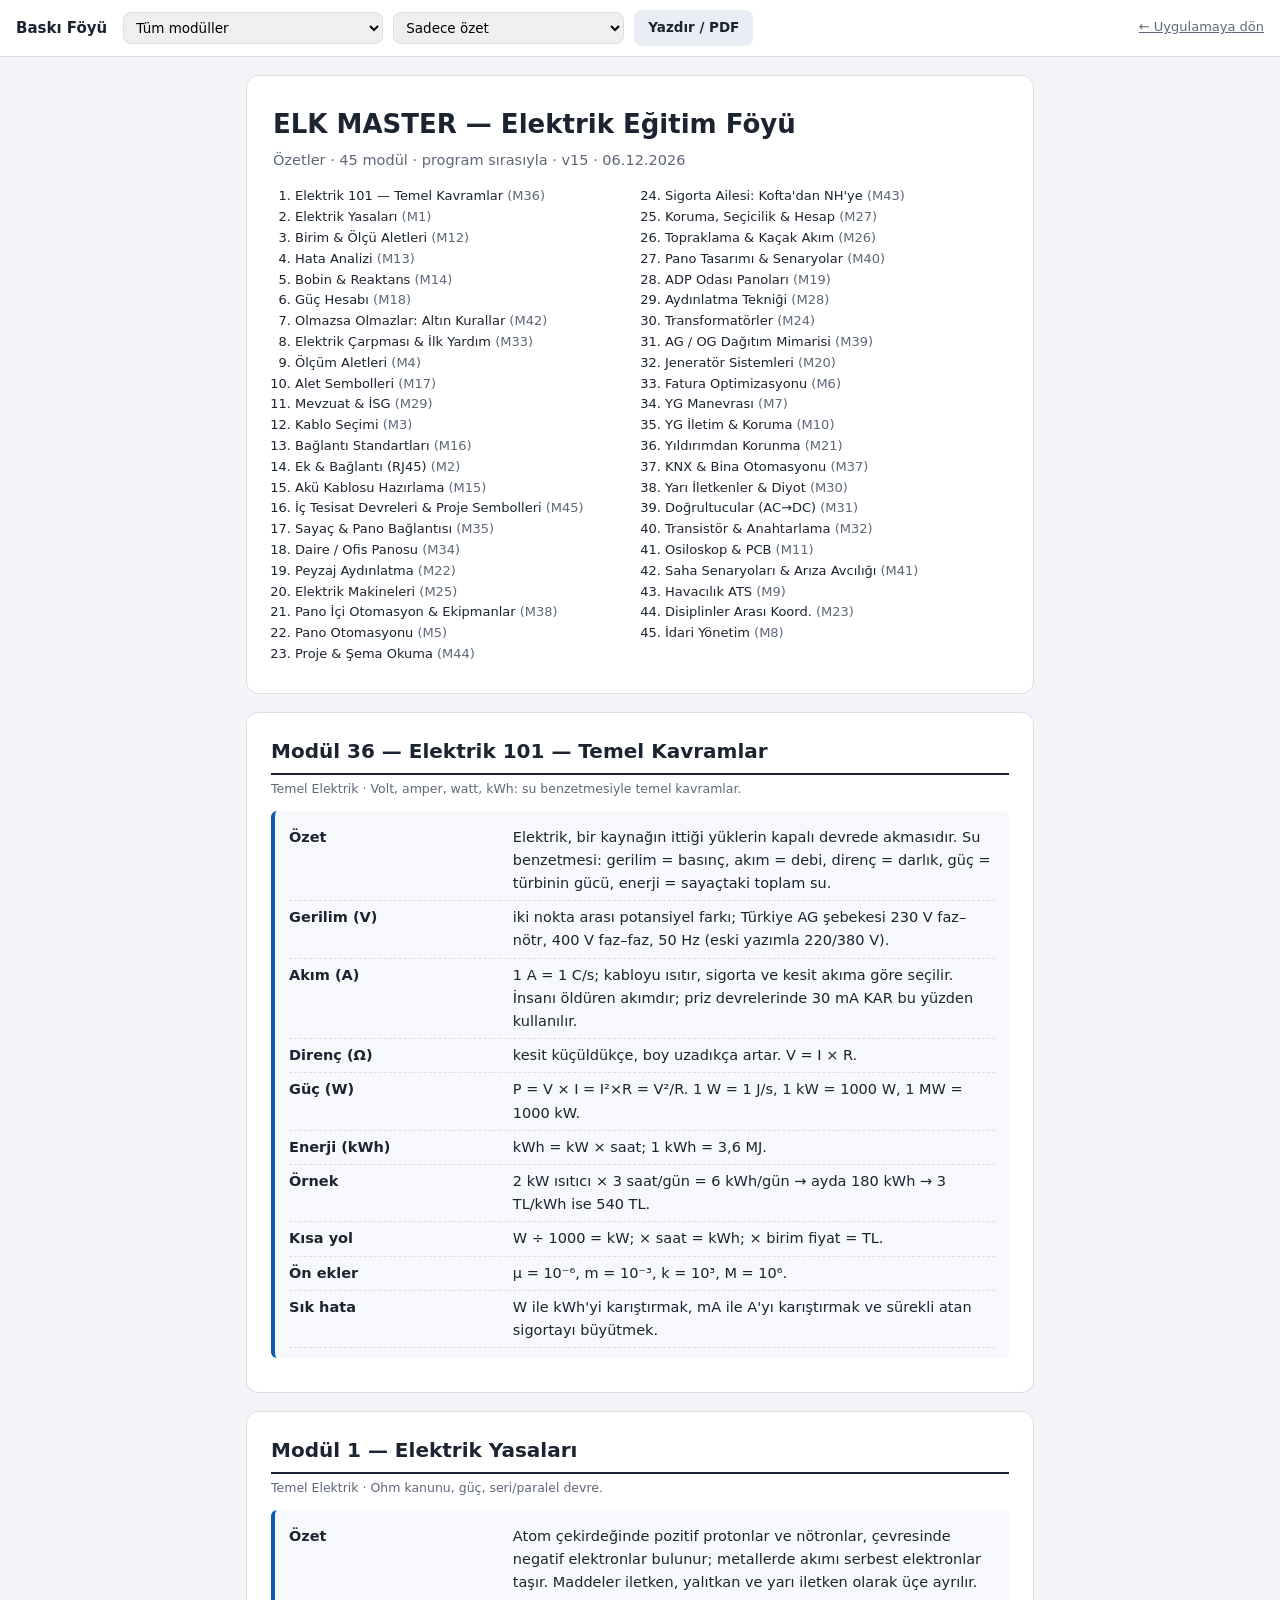
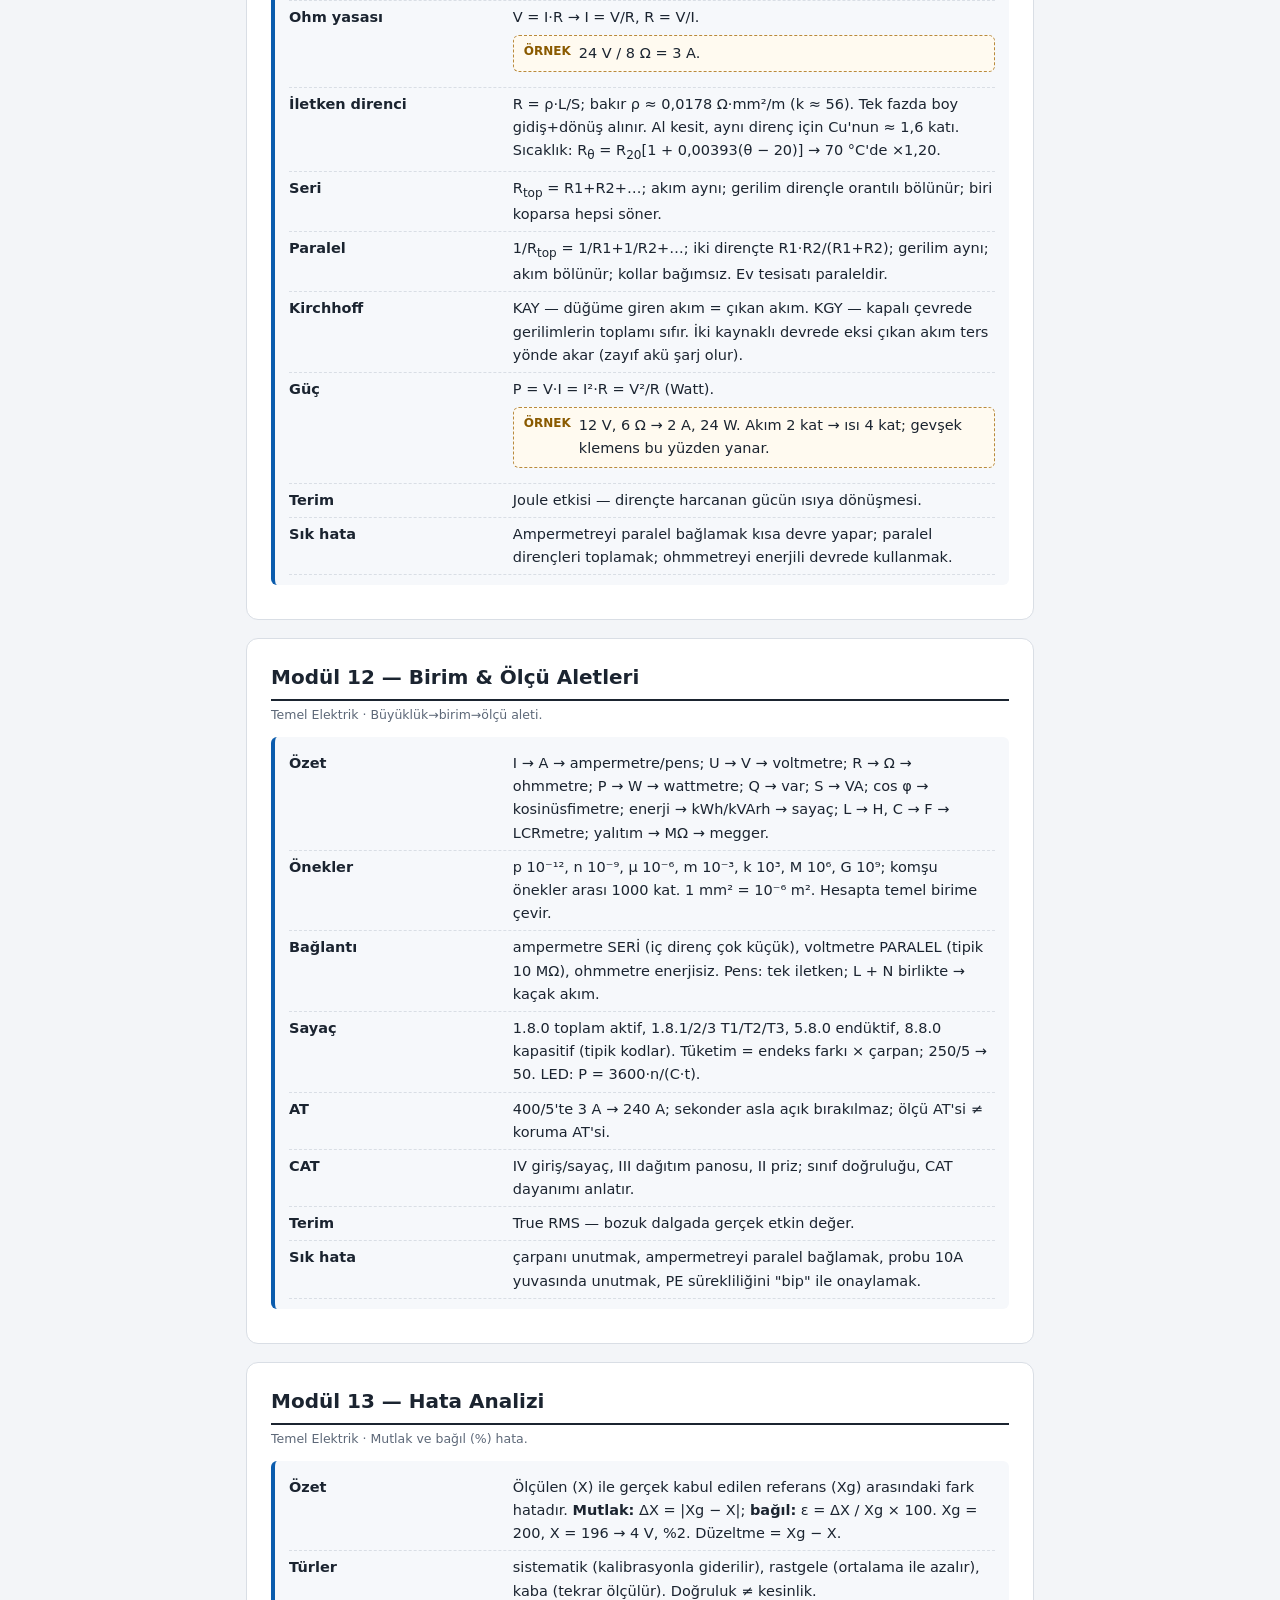
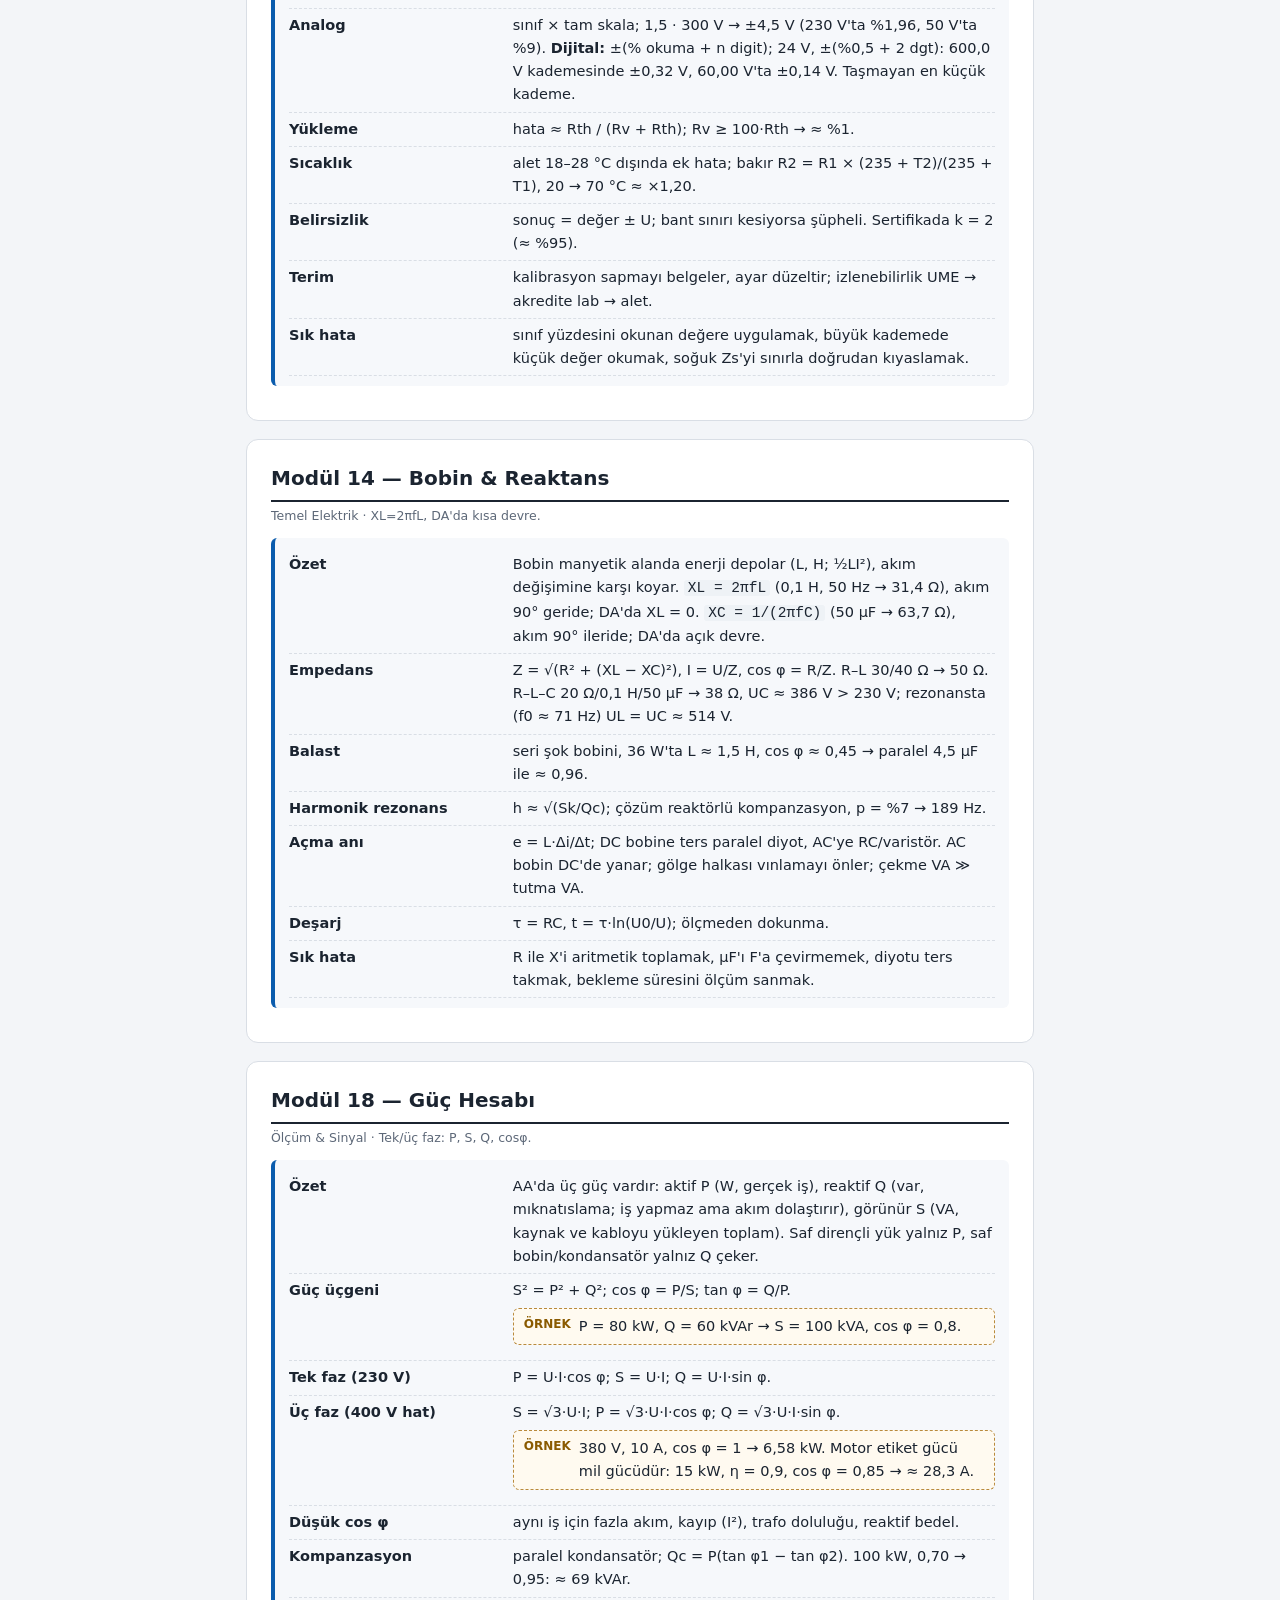
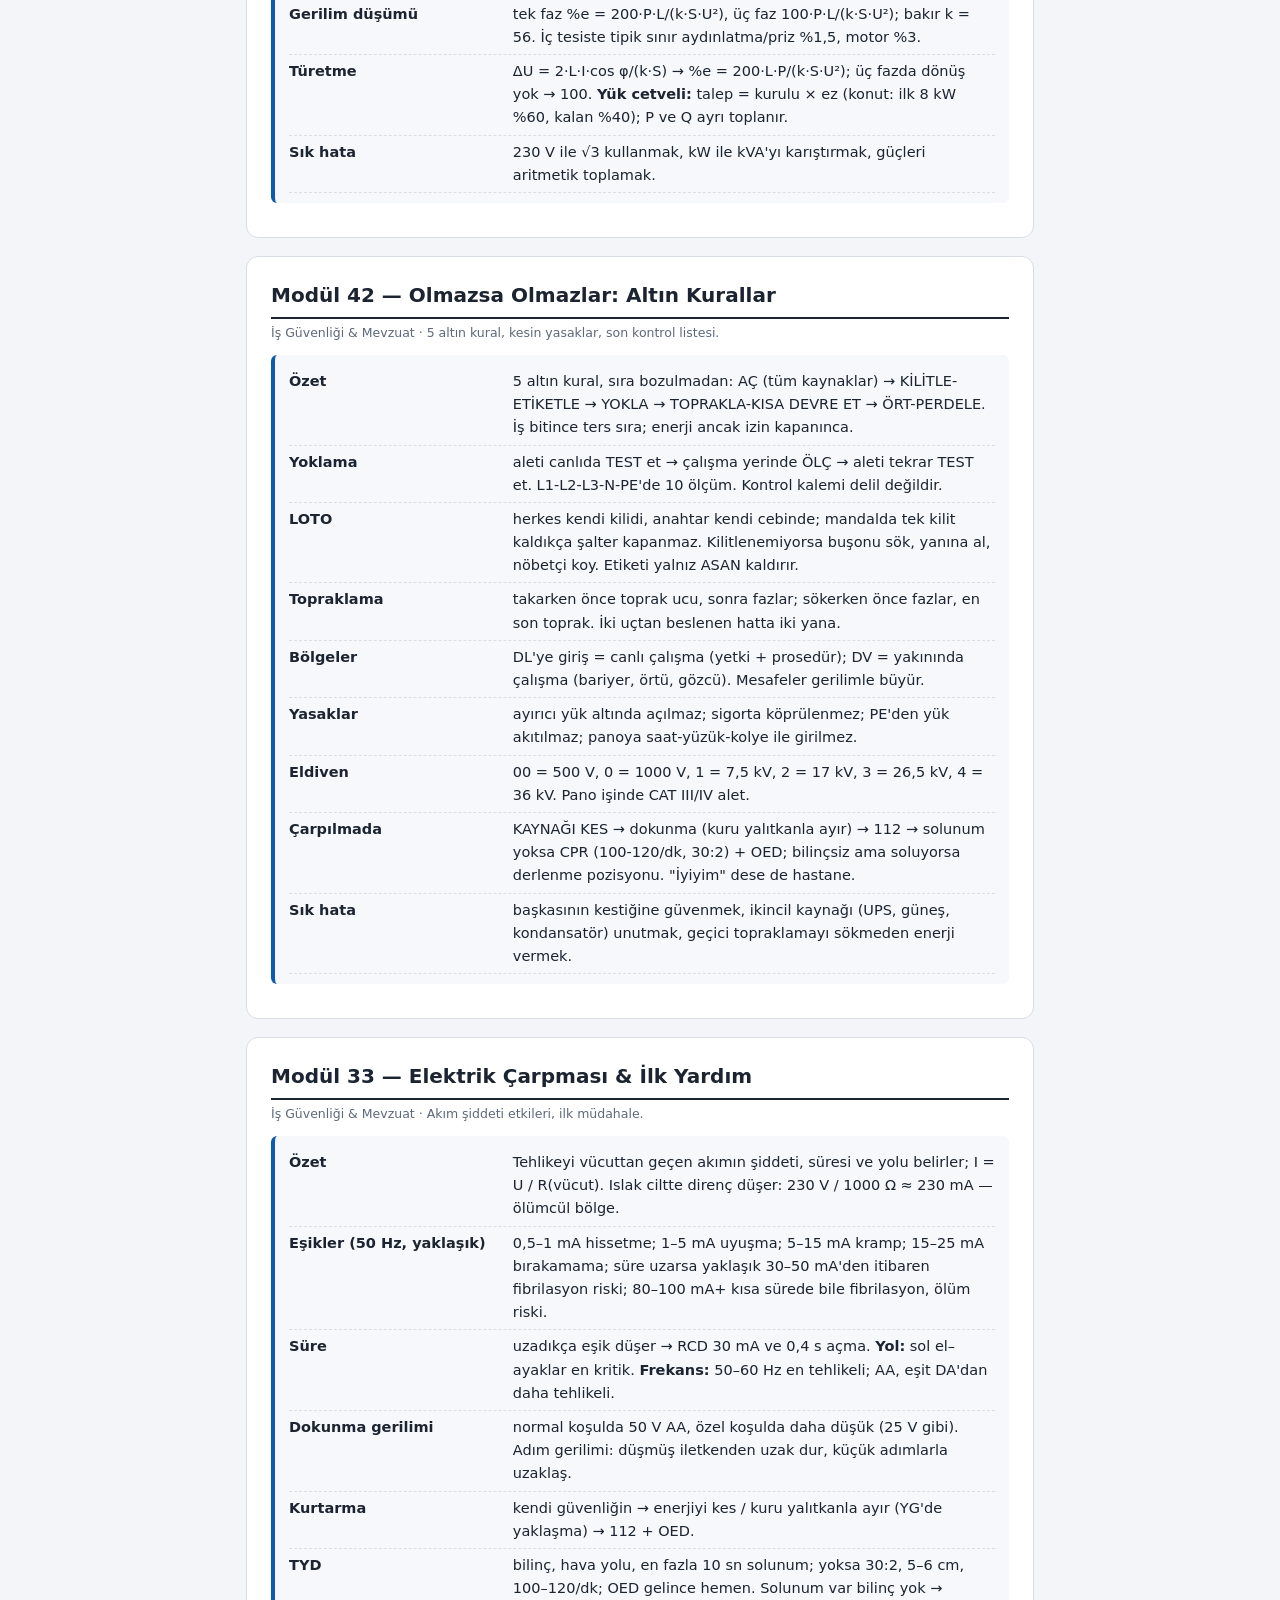
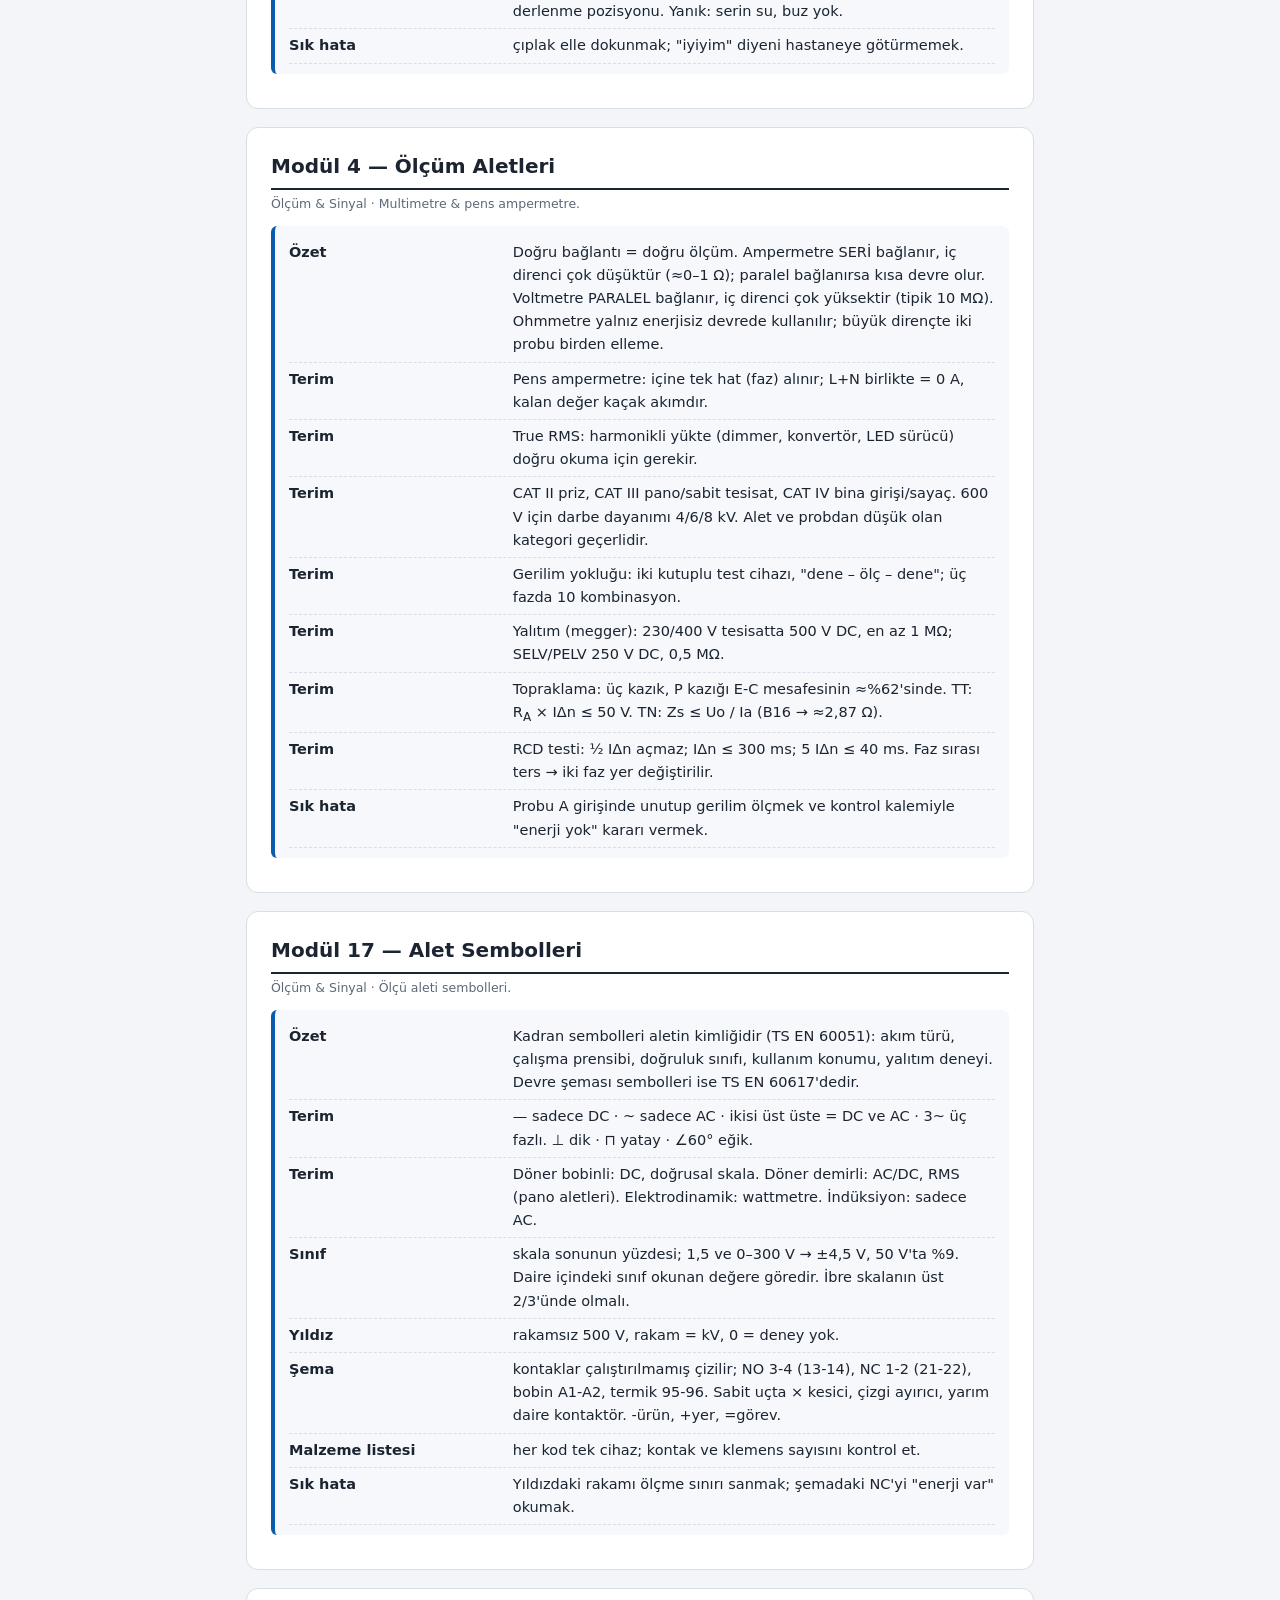
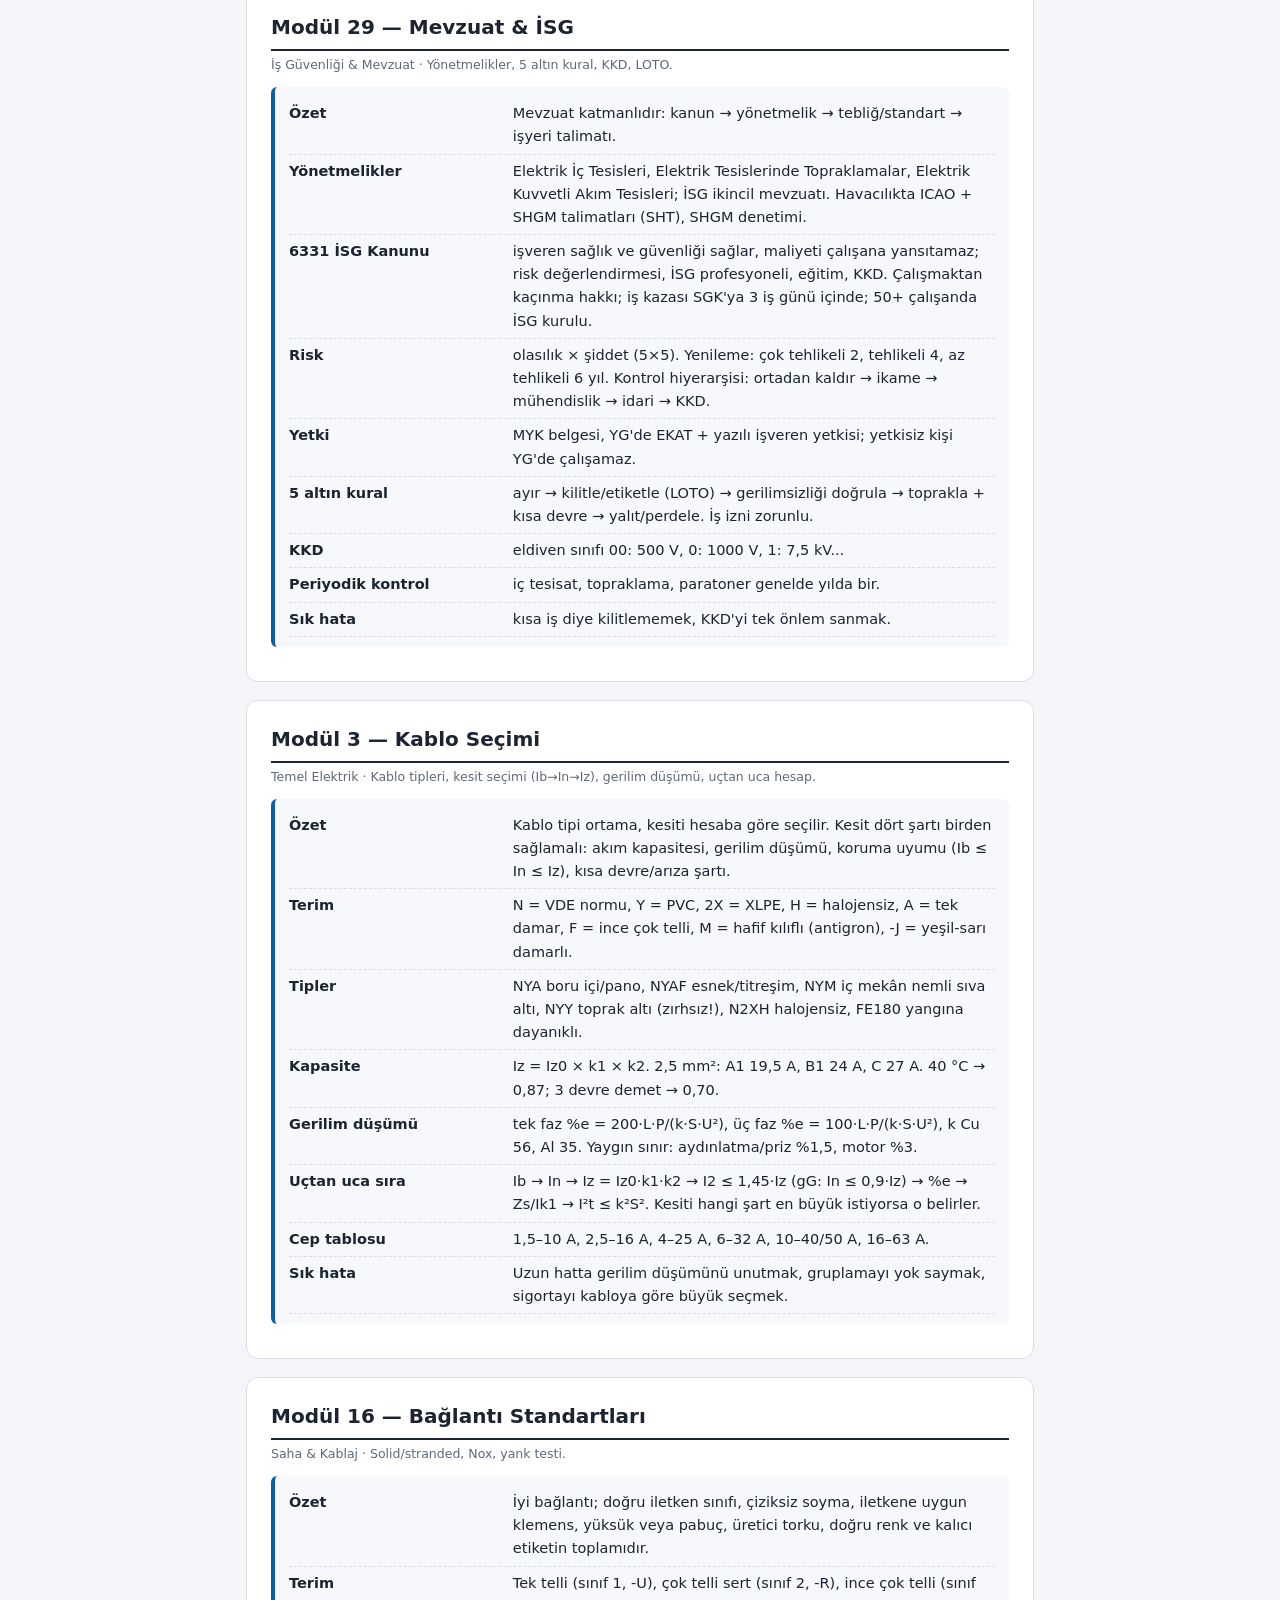
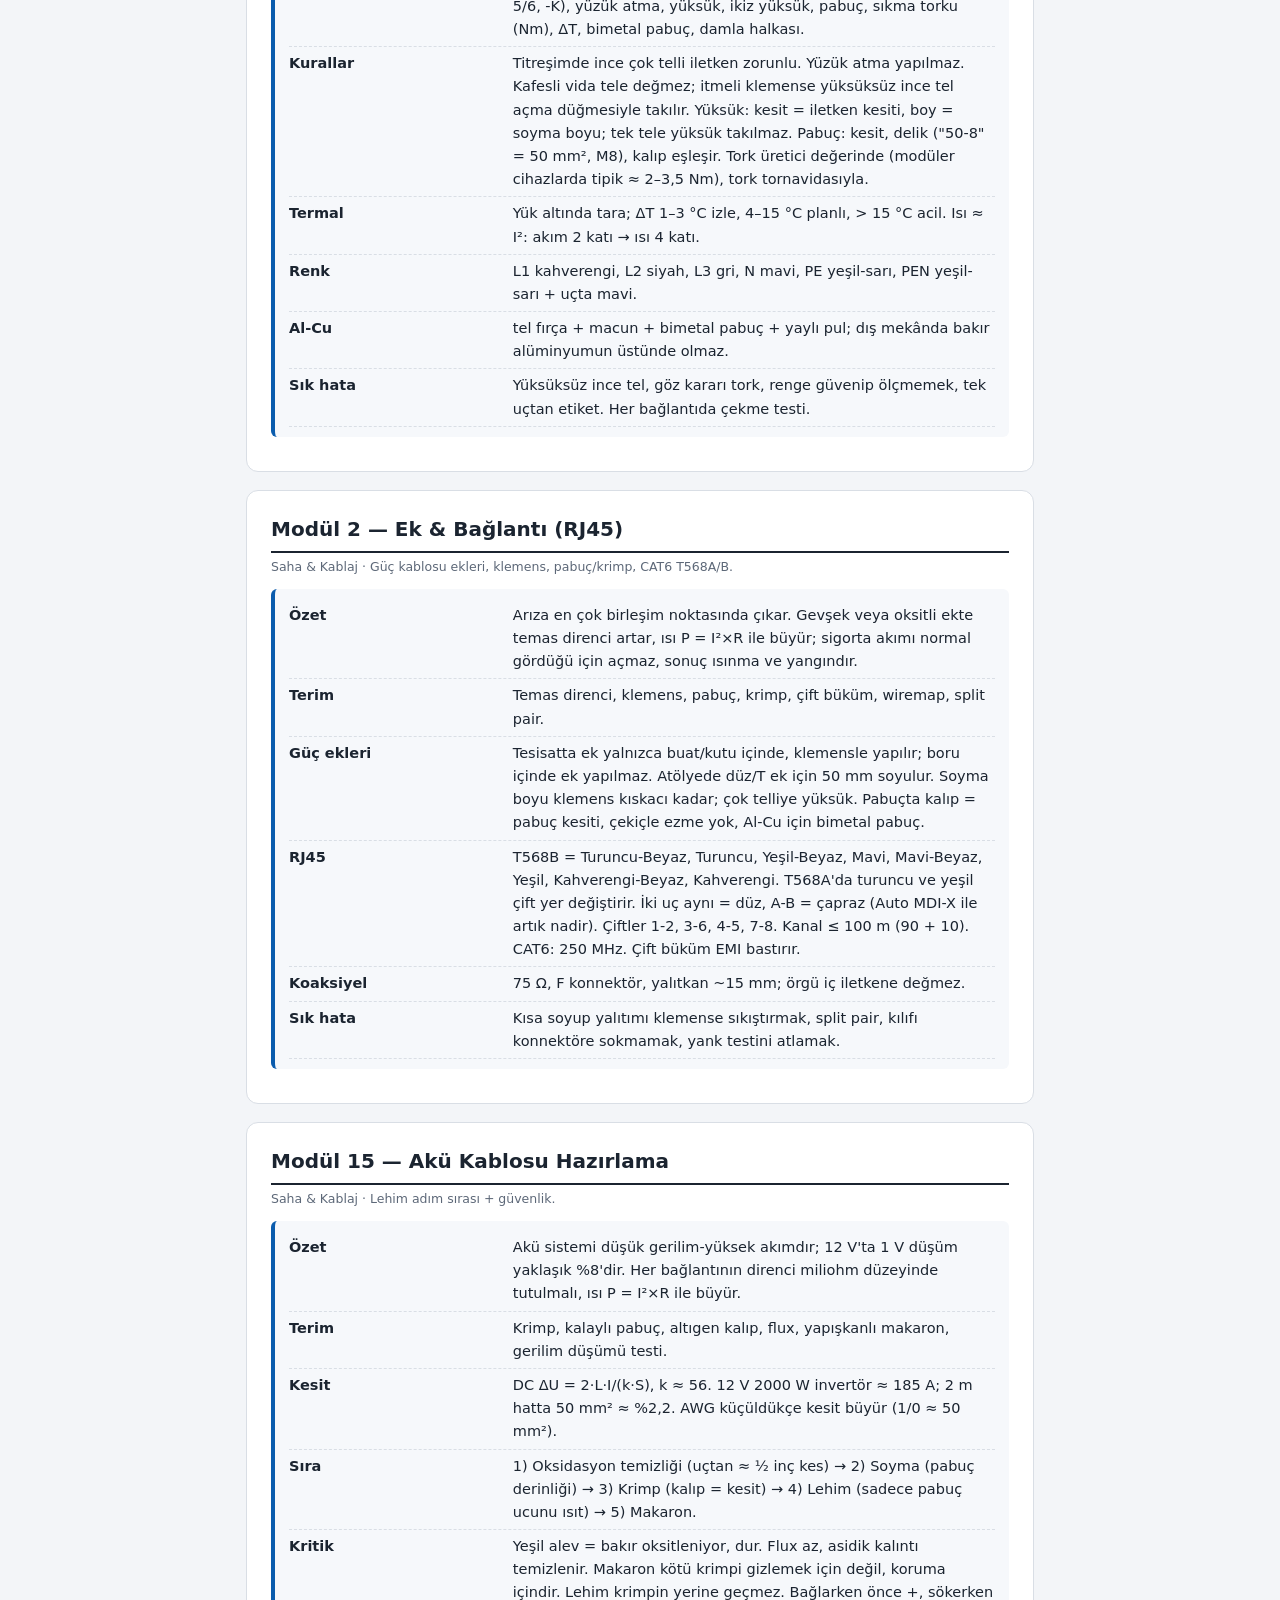
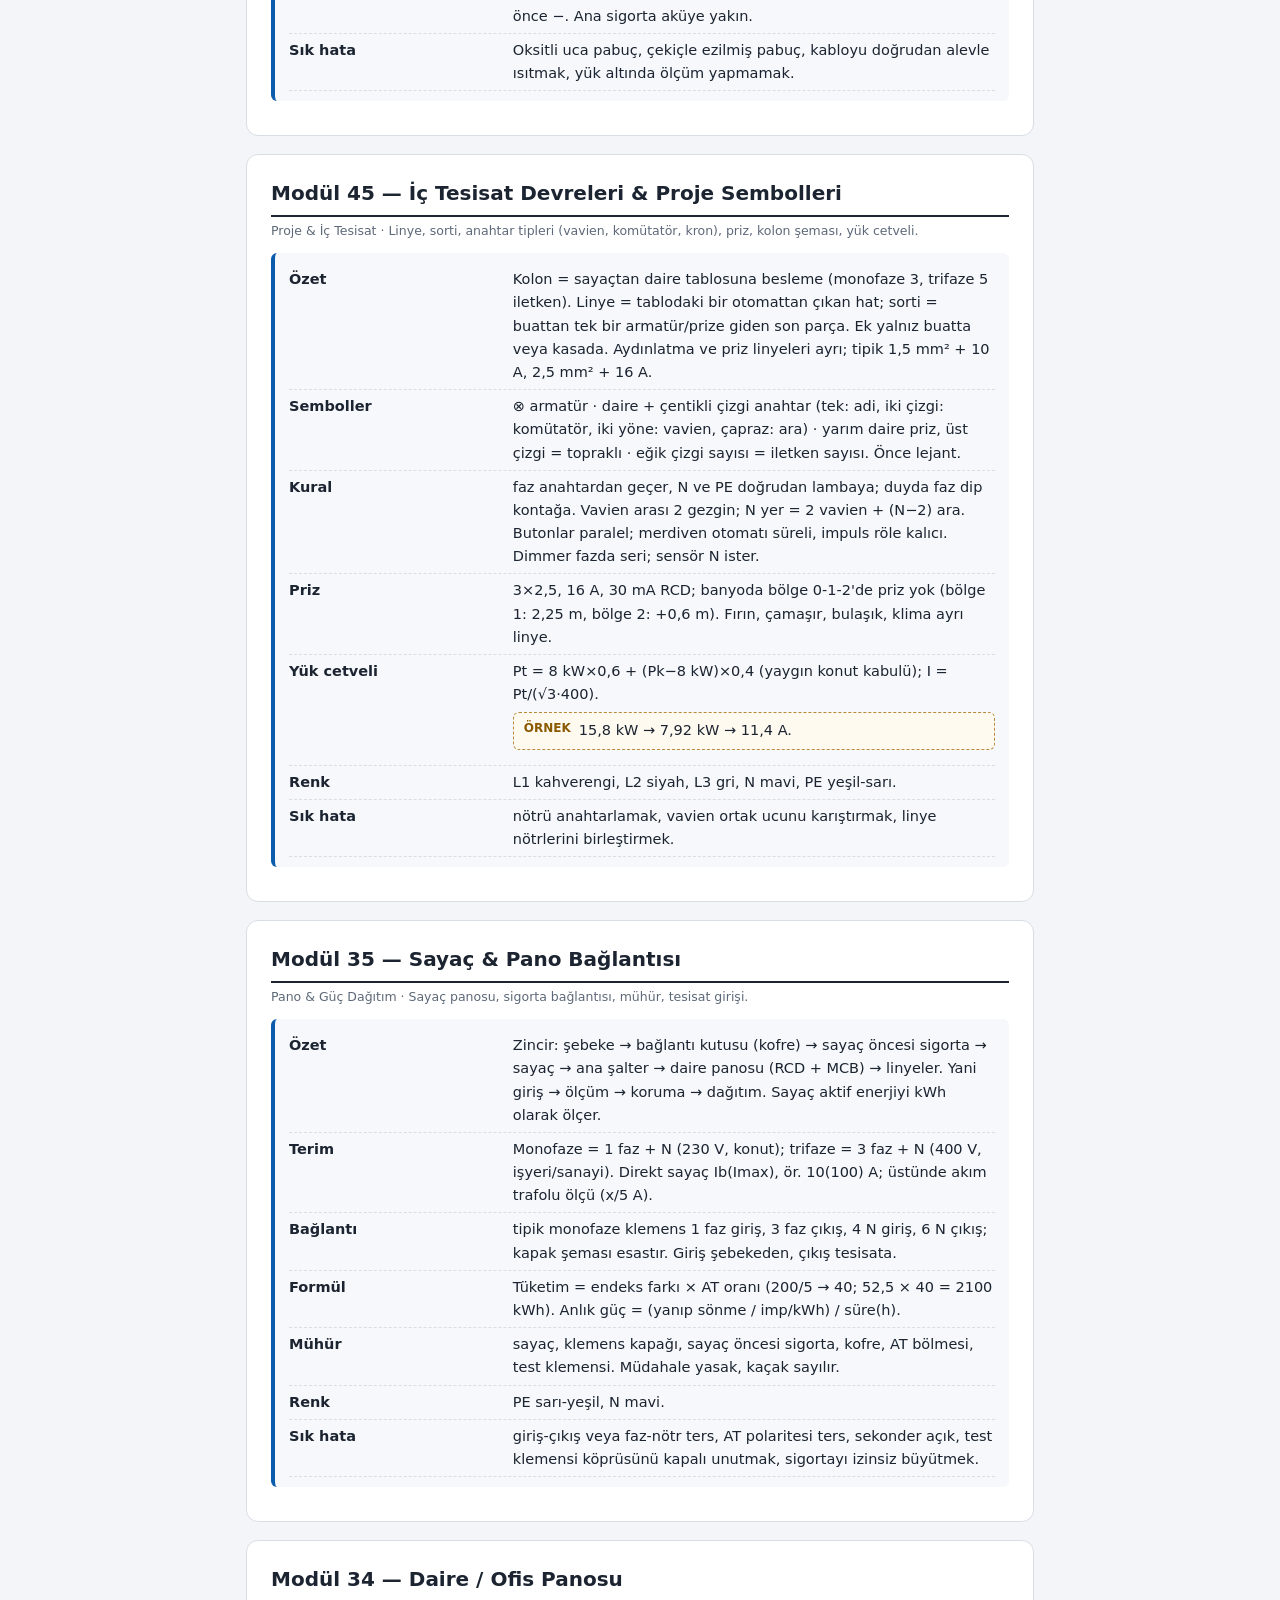
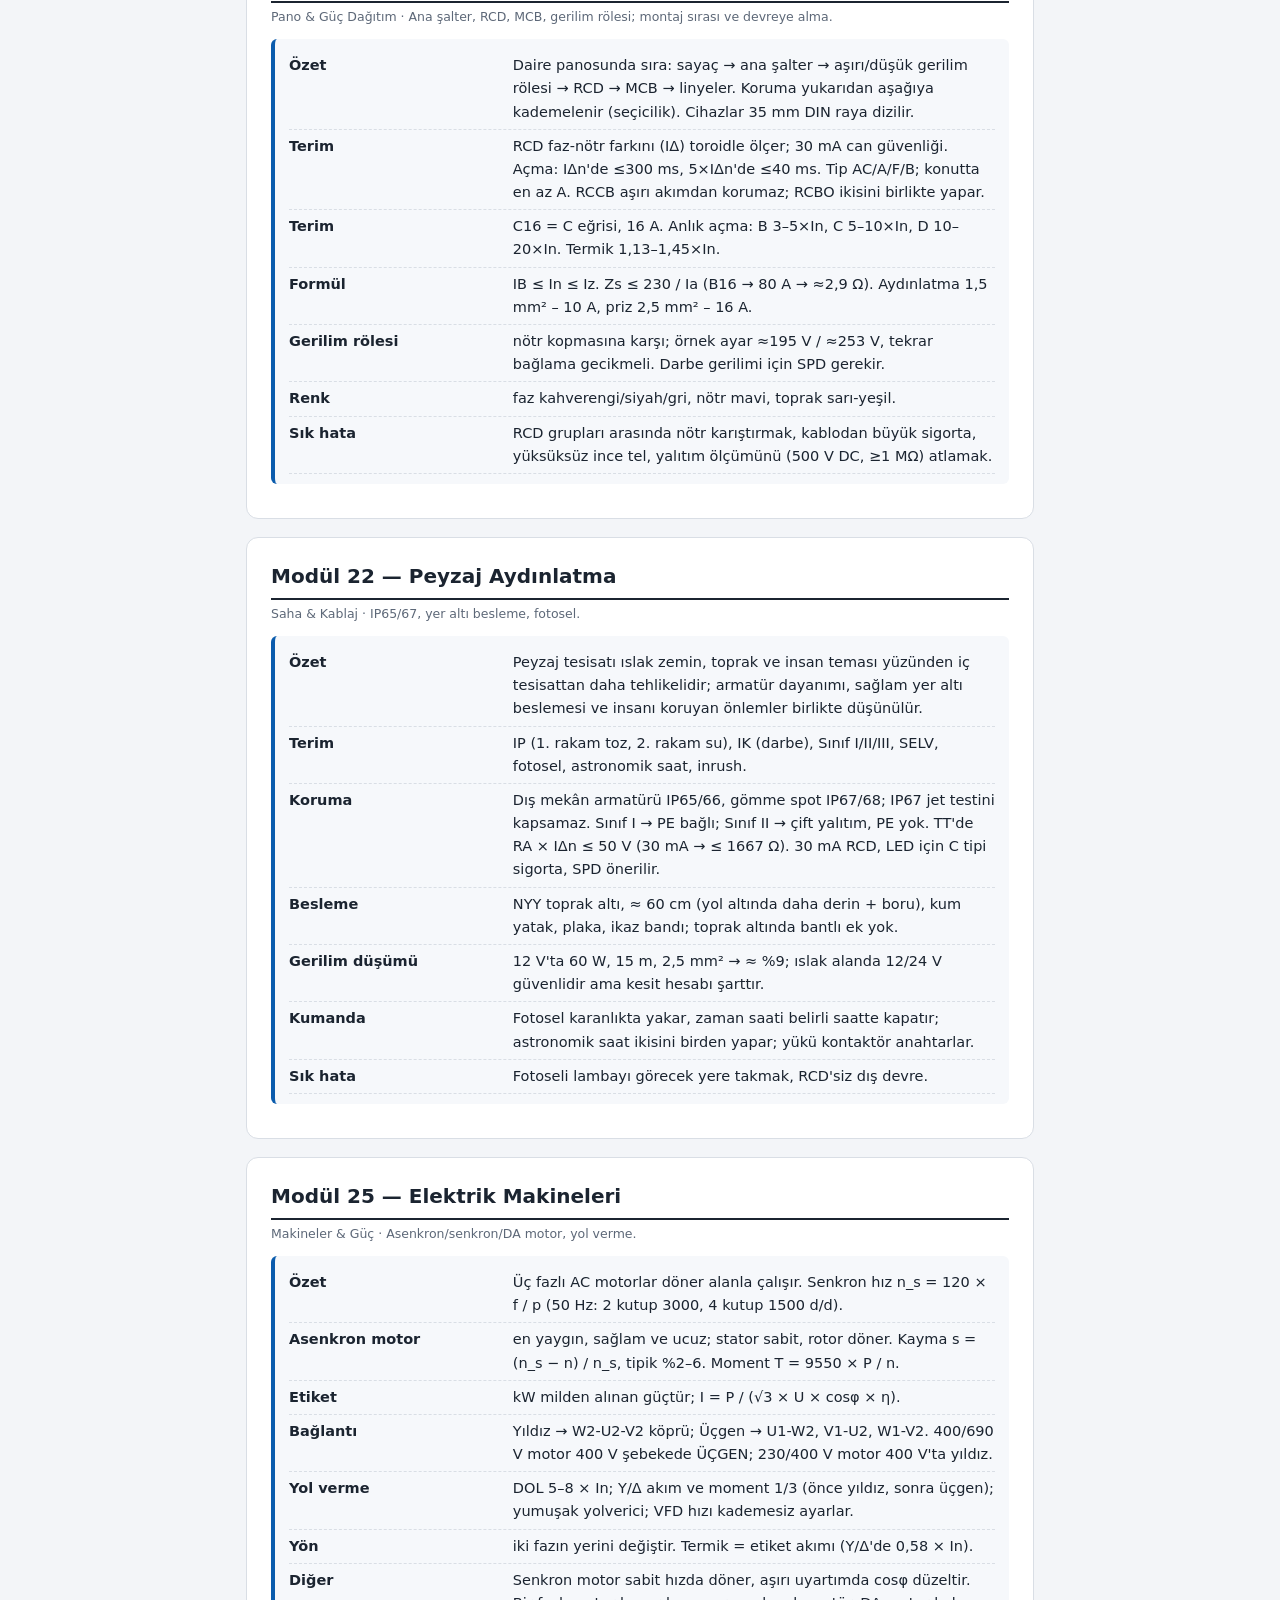
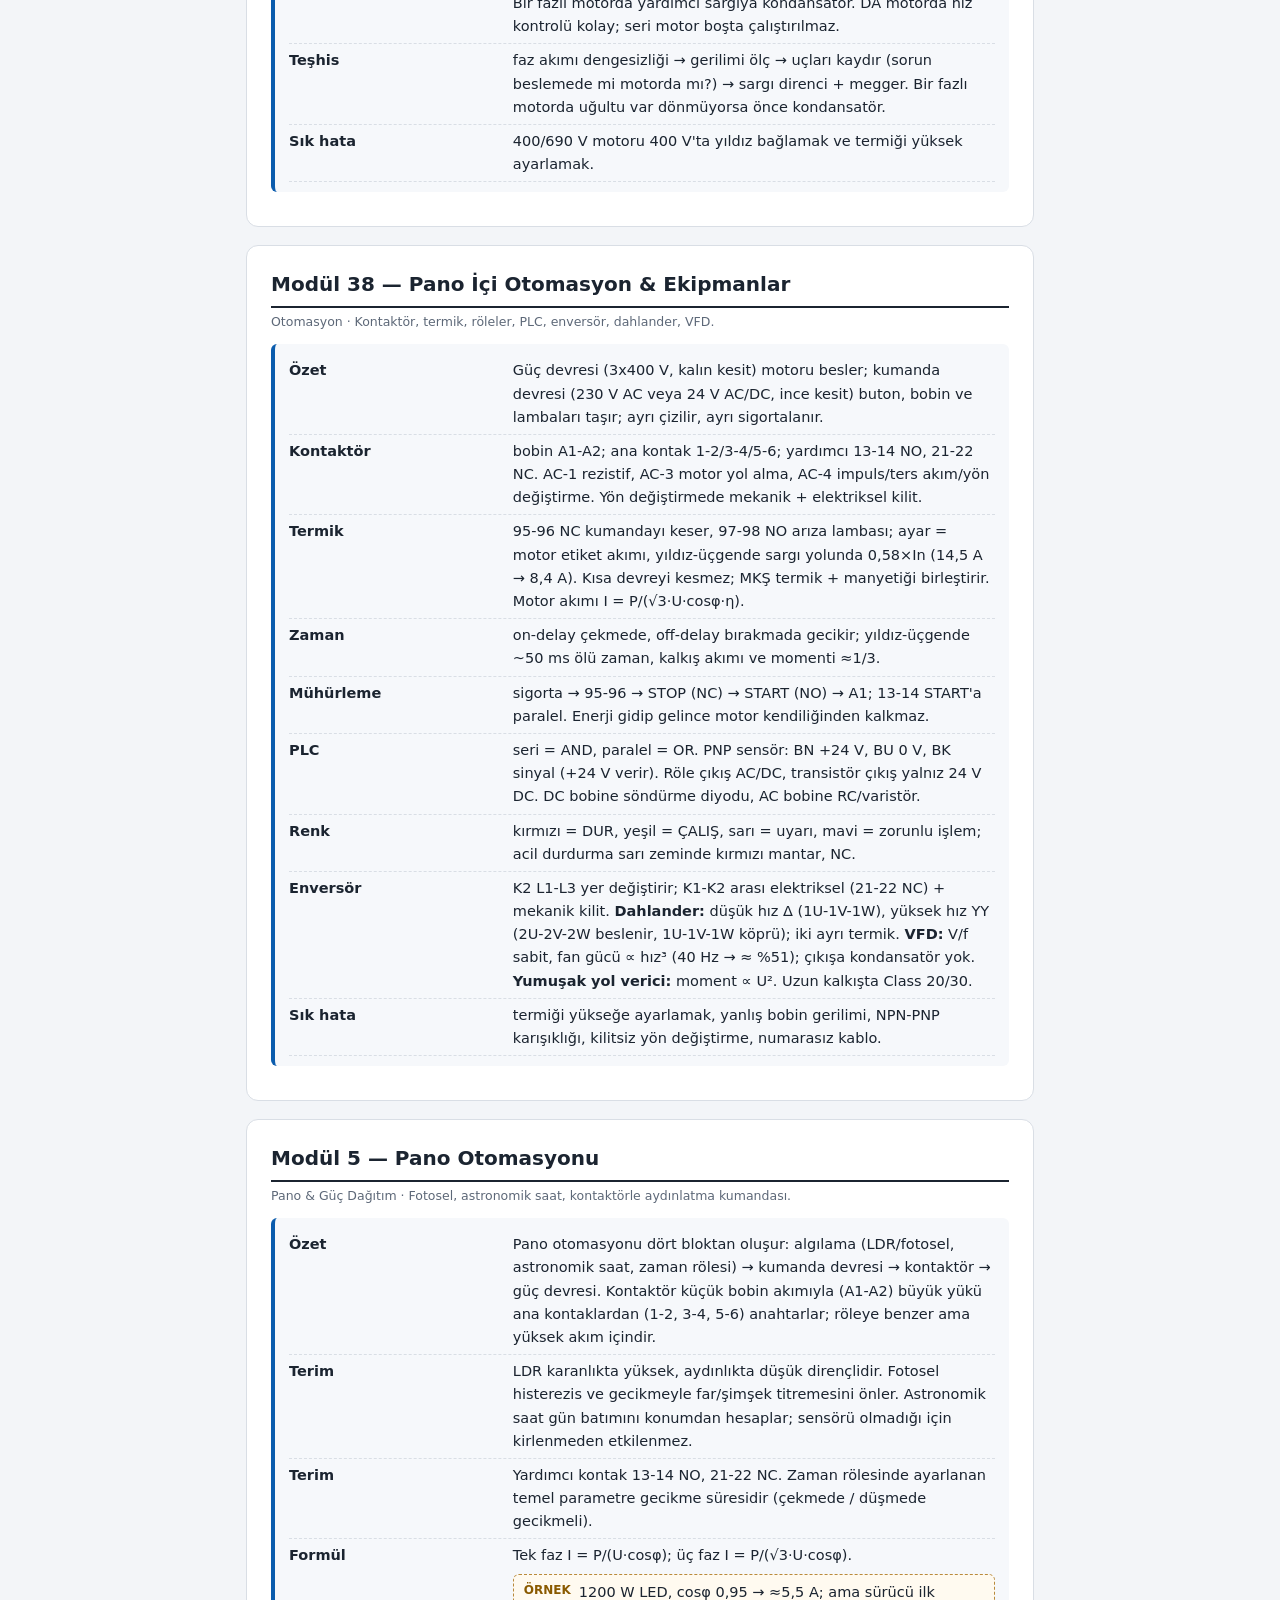
==== commit 6cccfa6f: "v16: 8 haftalık 30 dakikalık ders sistemi (40 ders) - Ansiklopedi yerine ders: her ders sahadan bir " ====
--- a/foy.html
+++ b/foy.html
@@ -55,6 +55,7 @@
   .figwrap svg{width:100%;height:auto;display:block;max-width:150mm;margin:0 auto}
   .fml{font-family:Consolas,monospace;background:#eef2f6;padding:0 4px;border-radius:3px}
   .toparla{border:1.5px solid var(--ink);border-radius:8px;padding:10px 14px;margin:14px 0 0;break-inside:avoid}
+  .cevap{font-size:12.5px;color:#4b5563;border-top:1px dashed #cbd5e1;margin-top:12px;padding-top:6px}
   .toparla-h{font-weight:800;font-size:11px;letter-spacing:.8px;text-transform:uppercase;margin-bottom:4px}
   @media (max-width:640px){.semalar{grid-template-columns:1fr}.kapak ol{columns:1}}
   @media print{
@@ -81,6 +82,7 @@
   <b>Baskı Föyü</b>
   <select id="modSec" onchange="ciz()"></select>
   <select id="tur" onchange="ciz()">
+    <option value="dersler">30 dk dersler (yokla cevaplı)</option>
     <option value="ozet">Özet + şemalar (kısa)</option>
     <option value="tam">Tam teori (uzun)</option>
     <option value="yalnizozet">Sadece özet</option>
@@ -90,7 +92,7 @@
 </div>
 <div class="page" id="out"></div>
 
-<script>var ELK_ICERIK={};</script>
+<script>var ELK_ICERIK={}, ELK_DERS={};</script>
 <script src="js/veri.js"></script>
 <script src="js/elk.js"></script>
 <script src="icerik/m01.js"></script>
@@ -138,6 +140,46 @@
 <script src="icerik/m43.js"></script>
 <script src="icerik/m44.js"></script>
 <script src="icerik/m45.js"></script>
+<script src="dersler/d01.js"></script>
+<script src="dersler/d02.js"></script>
+<script src="dersler/d03.js"></script>
+<script src="dersler/d04.js"></script>
+<script src="dersler/d05.js"></script>
+<script src="dersler/d06.js"></script>
+<script src="dersler/d07.js"></script>
+<script src="dersler/d08.js"></script>
+<script src="dersler/d09.js"></script>
+<script src="dersler/d10.js"></script>
+<script src="dersler/d11.js"></script>
+<script src="dersler/d12.js"></script>
+<script src="dersler/d13.js"></script>
+<script src="dersler/d14.js"></script>
+<script src="dersler/d15.js"></script>
+<script src="dersler/d16.js"></script>
+<script src="dersler/d17.js"></script>
+<script src="dersler/d18.js"></script>
+<script src="dersler/d19.js"></script>
+<script src="dersler/d20.js"></script>
+<script src="dersler/d21.js"></script>
+<script src="dersler/d22.js"></script>
+<script src="dersler/d23.js"></script>
+<script src="dersler/d24.js"></script>
+<script src="dersler/d25.js"></script>
+<script src="dersler/d26.js"></script>
+<script src="dersler/d27.js"></script>
+<script src="dersler/d28.js"></script>
+<script src="dersler/d29.js"></script>
+<script src="dersler/d30.js"></script>
+<script src="dersler/d31.js"></script>
+<script src="dersler/d32.js"></script>
+<script src="dersler/d33.js"></script>
+<script src="dersler/d34.js"></script>
+<script src="dersler/d35.js"></script>
+<script src="dersler/d36.js"></script>
+<script src="dersler/d37.js"></script>
+<script src="dersler/d38.js"></script>
+<script src="dersler/d39.js"></script>
+<script src="dersler/d40.js"></script>
 <script>
 (function(){ for(var k in ELK_ICERIK){ var c=ELK_ICERIK[k]; if(c.teori) TEORI[+k]=c.teori.replace(/🔎\s*/g,''); if(c.ozet) FOY[+k]=c.ozet; } })();
 
@@ -170,6 +212,22 @@
 function ciz(){
   var sec=document.getElementById('modSec').value, tur=document.getElementById('tur').value, liste=sirali();
   var h='';
+  if(tur==='dersler'){
+    var nos=Object.keys(ELK_DERS).map(Number).sort(function(a,b){return a-b;});
+    h+='<div class="kapak"><h1>ELK MASTER — 30 dakikalık dersler</h1><div class="s">'+nos.length+' ders · 8 hafta · v16 · '+new Date().toLocaleDateString('tr-TR')+'</div><ol>'+nos.map(function(n){return '<li>'+ELK_DERS[n].baslik+'</li>';}).join('')+'</ol></div>';
+    nos.forEach(function(n){ var d=ELK_DERS[n];
+      h+='<section class="mod" id="d'+n+'"><h2>Ders '+n+' — '+d.baslik+'</h2><div class="kat">'+d.hafta+'. hafta · ≈30 dk</div>';
+      h+='<div class="ozet"><b>Bu dersten sonra:</b><ul>'+d.hedef.map(function(x){return '<li>'+x+'</li>';}).join('')+'</ul></div>';
+      h+='<div class="alertbox"><b>Sahadan:</b> '+d.saha+'</div>';
+      d.parcalar.forEach(function(p,k){ h+='<h3>'+(k+1)+'. '+p.baslik+'</h3><p>'+p.metin+'</p>'+(p.sema?'<div class="sema">'+p.sema+'</div>':'')+'<div class="toparla"><b>Akılda kalsın:</b> '+p.akilda+'</div>'; });
+      h+='<h3>İşlenmiş örnek: '+d.ornek.baslik+'</h3><ol>'+d.ornek.adimlar.map(function(a){return '<li>'+a+'</li>';}).join('')+'</ol><div class="exline"><b>Sonuç:</b> '+d.ornek.sonuc+'</div>';
+      h+='<h3>Kendini yokla</h3><ol>'+d.yokla.map(function(q){return '<li><b>'+q.s+'</b></li>';}).join('')+'</ol>';
+      h+='<h3>Yarın sahada</h3><ul>'+d.sahada.map(function(x){return '<li>'+x+'</li>';}).join('')+'</ul>';
+      h+='<div class="toparla"><div class="toparla-h">Özet</div><ul>'+d.ozet.map(function(x){return '<li>'+x+'</li>';}).join('')+'</ul></div>';
+      h+='<div class="cevap"><b>Yokla cevapları:</b><ol>'+d.yokla.map(function(q){return '<li>'+q.c+'</li>';}).join('')+'</ol></div></section>';
+    });
+    document.getElementById('out').innerHTML=h; document.body.classList.add('tam'); try{ history.replaceState(null,'','#hepsi-dersler'); }catch(e){} return;
+  }
   if(sec==='hepsi'){
     h+='<div class="kapak"><h1>ELK MASTER — Elektrik Eğitim Föyü</h1><div class="s">'+
       (tur==='tam'?'Tam teori':tur==='ozet'?'Özet + şemalar':'Özetler')+' · '+liste.length+' modül · program sırasıyla · v15 · '+new Date().toLocaleDateString('tr-TR')+'</div><ol>'+
